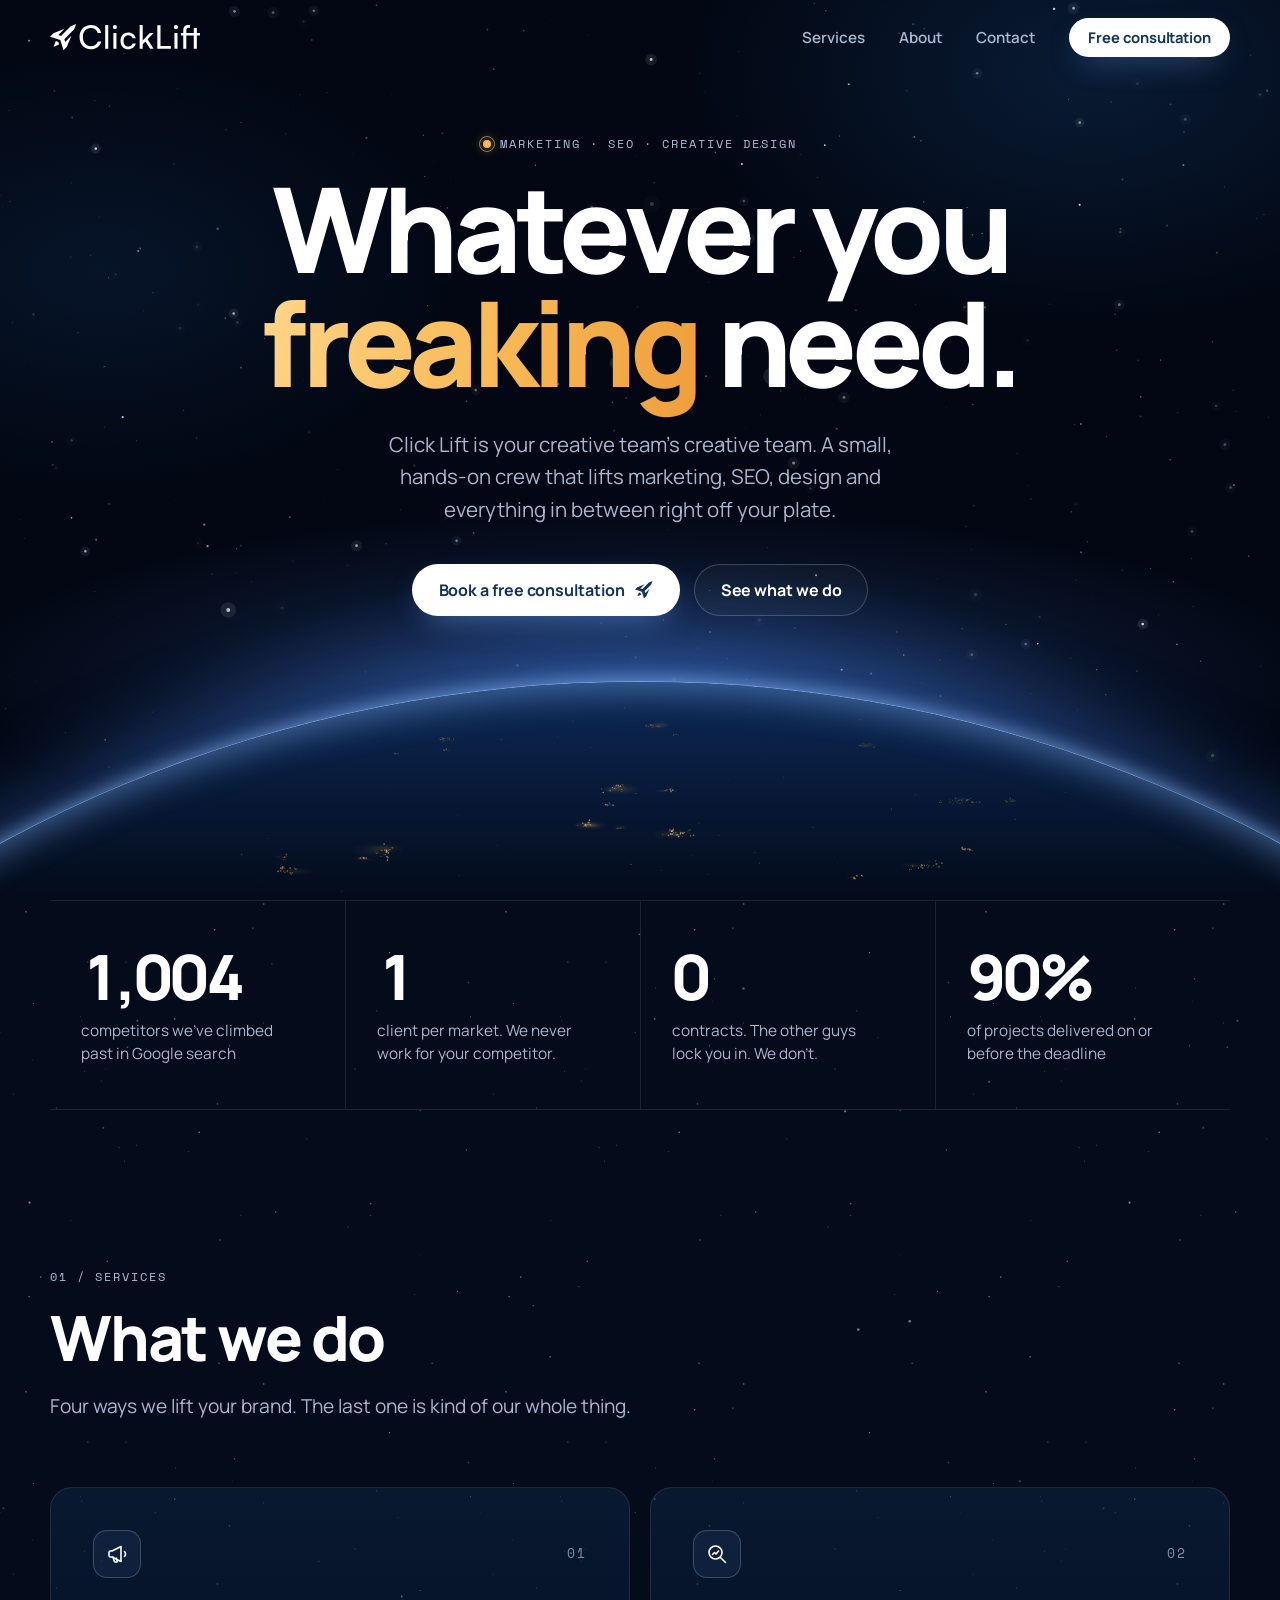
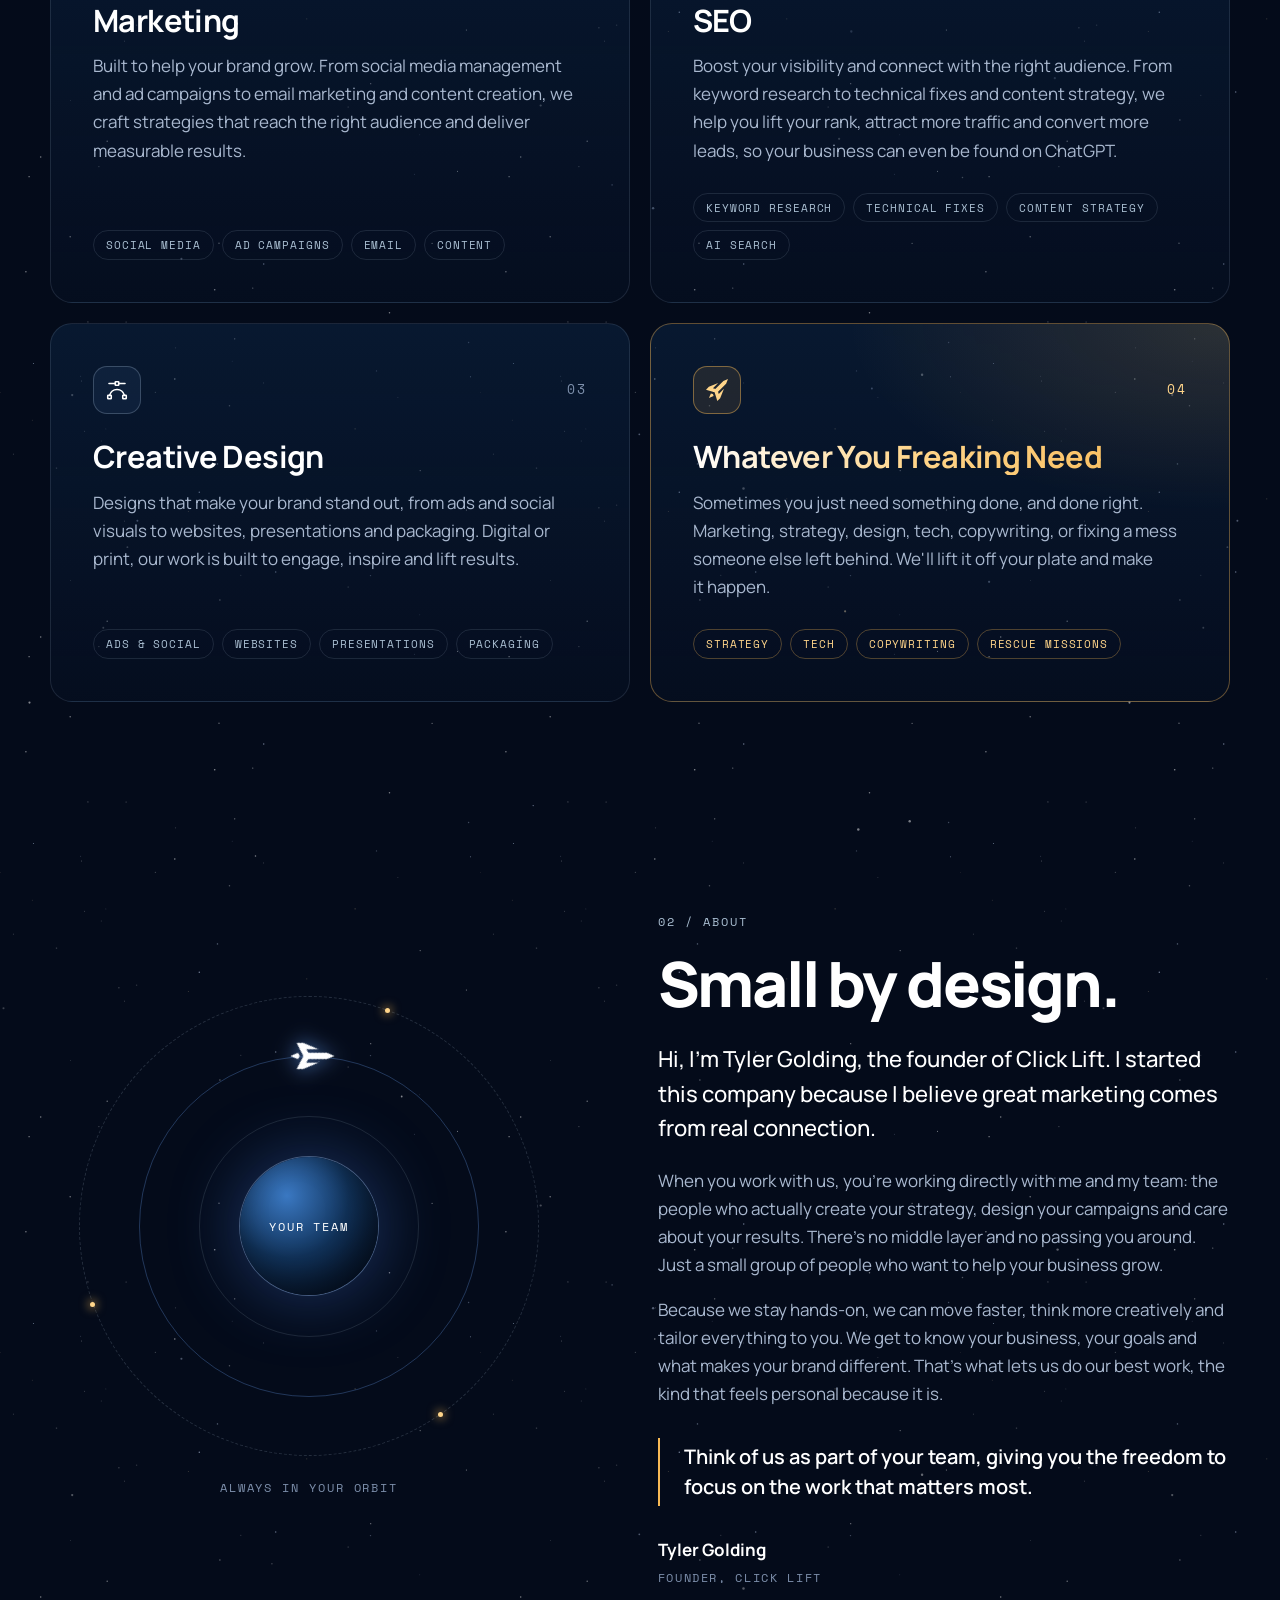
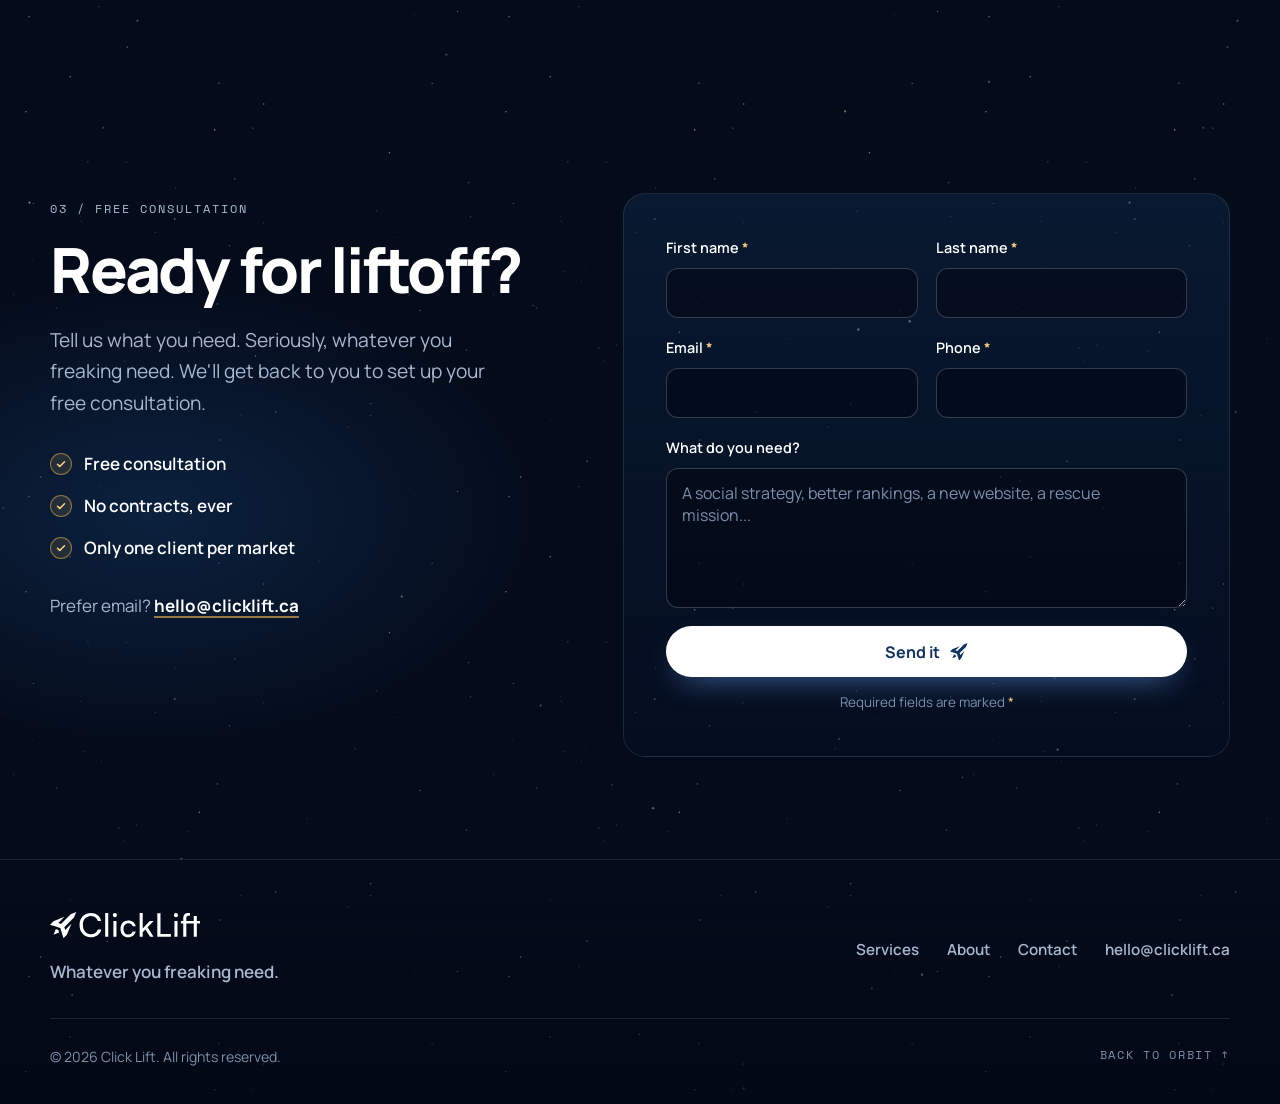
==== index.html @ d982936c "Launch the new Click Lift website One-page static site built around the new slogan "Whatever you fre" ====
<!doctype html>
<html lang="en">
<head>
  <meta charset="utf-8">
  <meta name="viewport" content="width=device-width, initial-scale=1">
  <title>Click Lift | Whatever you freaking need</title>
  <meta name="description" content="Click Lift is a small, hands-on marketing team. Marketing, SEO, creative design, and whatever you freaking need. Book a free consultation.">
  <link rel="canonical" href="https://clicklift.ca/">
  <meta name="theme-color" content="#040b1a">
  <meta name="color-scheme" content="dark">

  <meta property="og:type" content="website">
  <meta property="og:site_name" content="Click Lift">
  <meta property="og:title" content="Click Lift | Whatever you freaking need">
  <meta property="og:description" content="Marketing, SEO, creative design, and whatever you freaking need. Small by design, hands-on by default.">
  <meta property="og:url" content="https://clicklift.ca/">
  <meta property="og:image" content="https://clicklift.ca/assets/og-image.png">
  <meta property="og:image:width" content="1200">
  <meta property="og:image:height" content="630">
  <meta property="og:image:alt" content="Click Lift logo over a starry sky and planet horizon, with the slogan Whatever you freaking need.">
  <meta name="twitter:card" content="summary_large_image">

  <link rel="icon" href="favicon.ico" sizes="32x32">
  <link rel="icon" href="assets/favicon.svg" type="image/svg+xml">
  <link rel="apple-touch-icon" href="assets/apple-touch-icon.png">

  <link rel="preconnect" href="https://fonts.googleapis.com">
  <link rel="preconnect" href="https://fonts.gstatic.com" crossorigin>
  <link rel="stylesheet" href="https://fonts.googleapis.com/css2?family=Manrope:wght@400;500;600;700;800&family=Space+Mono:wght@400;700&display=swap">
  <link rel="stylesheet" href="css/styles.css">

  <script>document.documentElement.classList.add('js');</script>
  <script src="js/main.js" defer></script>

  <script type="application/ld+json">
  {
    "@context": "https://schema.org",
    "@type": "ProfessionalService",
    "name": "Click Lift",
    "url": "https://clicklift.ca/",
    "email": "hello@clicklift.ca",
    "slogan": "Whatever you freaking need.",
    "description": "A small, hands-on marketing team offering marketing, SEO, creative design, and whatever you freaking need.",
    "founder": { "@type": "Person", "name": "Tyler Golding" },
    "knowsAbout": ["Marketing", "Search engine optimization", "Creative design", "Social media marketing", "Email marketing", "Copywriting"]
  }
  </script>
</head>
<body>
  <a class="skip-link" href="#main">Skip to content</a>

  <!-- Brand artwork, traced from the Click Lift source file. Reused below with <use>. -->
  <svg class="sprite" aria-hidden="true" focusable="false">
    <symbol id="logo-full" viewBox="0 0 324.17 56.62">
      <path d="M25.74 45.85 L46.23 25.35 L36.43 49.25 L29.07 56.62ZM10.77 30.88 L0 27.55 L7.37 20.18 L31.27 10.39ZM56.62 0 L51.72 11.95 L23.87 39.8 L22.2 34.41 L16.82 32.75 L44.67 4.89ZM17.95 38.67 L19.61 44.06 L7.62 49 L12.56 37.01ZM25.74 45.84 L22.2 34.41 L10.77 30.88 L17.89 23.77 L29.32 27.3 L32.85 38.73Z"/>
      <path d="M63.79 28.34C63.79 12.63 73.73 1.99 88.31 1.99C99.8 1.99 108.6 8.83 110.51 19.25L103.11 19.25C101.21 12.63 95.5 8.62 88.1 8.62C77.82 8.62 71.05 16.37 71.05 28.27C71.05 40.18 77.82 47.93 88.1 47.93C95.57 47.93 101.49 43.91 103.39 37.64L110.71 37.64C108.53 47.79 99.44 54.55 87.96 54.55C73.45 54.55 63.79 44.13 63.79 28.34M119.24 1.92L125.86 1.92L125.86 53.78L119.24 53.78ZM119.24 1.92M136.99 19.32L143.61 19.32L143.61 53.78L136.99 53.78ZM135.86 6.79C135.86 4.32 137.84 2.41 140.23 2.41C142.62 2.41 144.6 4.32 144.6 6.79C144.6 9.18 142.62 11.15 140.23 11.15C137.84 11.15 135.86 9.18 135.86 6.79M169.25 18.34C177.92 18.34 183.98 23.27 185.18 30.95L178.55 30.95C177.43 26.58 173.91 24.26 169.47 24.26C163.2 24.26 158.9 29.05 158.9 36.52C158.9 43.91 162.91 48.7 169.19 48.7C173.91 48.7 177.43 46.24 178.62 42.15L185.25 42.15C183.91 49.62 177.5 54.62 169.19 54.62C159.04 54.62 152.35 47.44 152.35 36.59C152.35 25.81 159.18 18.34 169.25 18.34M193.77 53.78L193.77 1.92L200.39 1.92L200.39 35.53L215.68 19.32L224 19.32L210.82 33.06L223.93 53.78L216.32 53.78L206.24 37.85L200.39 43.98L200.39 53.78ZM193.77 53.78M238.86 47.37L261.26 47.37L261.26 53.78L231.95 53.78L231.95 2.84L238.86 2.84ZM238.86 47.37M269.01 19.32L275.63 19.32L275.63 53.78L269.01 53.78ZM267.88 6.79C267.88 4.32 269.85 2.41 272.25 2.41C274.64 2.41 276.62 4.32 276.62 6.79C276.62 9.18 274.64 11.15 272.25 11.15C269.85 11.15 267.88 9.18 267.88 6.79M288.03 19.32L288.03 13.83C288.03 5.38 292.61 1.92 298.6 1.92C299.87 1.92 301.42 1.99 302.68 2.21L302.68 7.91L299.73 7.91C295.71 7.91 294.65 10.1 294.65 13.83L294.65 19.32L310.79 19.32L310.79 8.55L317.41 8.55L317.41 19.32L324.17 19.32L324.17 24.89L317.41 24.89L317.41 53.78L310.79 53.78L310.79 24.89L294.65 24.89L294.65 53.78L288.03 53.78L288.03 24.89L282.96 24.89L282.96 19.32ZM288.03 19.32"/>
    </symbol>
    <symbol id="logo-mark" viewBox="0 0 203.33 203.33">
      <path d="M92.42 164.64 L166.01 91.05 L130.84 176.87 L104.38 203.33ZM38.69 110.91 L0 98.95 L26.46 72.48 L112.28 37.32ZM203.33 0 L185.74 42.91 L85.71 142.94 L79.74 123.59 L60.39 117.61 L160.42 17.59ZM64.44 138.89 L70.41 158.22 L27.37 175.95 L45.1 132.91ZM92.42 164.64 L79.74 123.59 L38.69 110.91 L64.24 85.36 L105.29 98.04 L117.97 139.09Z"/>
    </symbol>
  </svg>

  <header class="site-header" data-header>
    <div class="container header-inner">
      <a class="brand" href="#top" aria-label="Click Lift, back to top">
        <svg class="brand-logo" aria-hidden="true" focusable="false"><use href="#logo-full"/></svg>
      </a>
      <nav class="nav" aria-label="Main">
        <button class="nav-toggle" type="button" aria-expanded="false" aria-controls="nav-menu" data-nav-toggle>
          <span class="sr-only">Menu</span>
          <span class="nav-toggle-bar" aria-hidden="true"></span>
        </button>
        <ul class="nav-menu" id="nav-menu" data-nav-menu>
          <li><a href="#services">Services</a></li>
          <li><a href="#about">About</a></li>
          <li><a href="#contact">Contact</a></li>
          <li class="nav-cta"><a class="btn btn-primary btn-small" href="#contact">Free consultation</a></li>
        </ul>
      </nav>
    </div>
  </header>

  <main id="main">
    <!-- Hero -->
    <section class="hero" id="top" aria-labelledby="hero-title">
      <canvas class="starfield" aria-hidden="true" data-starfield></canvas>
      <div class="hero-haze" aria-hidden="true"></div>

      <div class="container hero-content">
        <p class="eyebrow hero-eyebrow"><span class="status-dot" aria-hidden="true"></span>Marketing · SEO · Creative design</p>
        <h1 class="hero-title" id="hero-title">Whatever you <span class="accent">freaking</span> need.</h1>
        <p class="hero-sub">Click Lift is your creative team's creative team. A small, hands-on crew that lifts marketing, SEO, design and everything in between right off your plate.</p>
        <div class="hero-actions">
          <a class="btn btn-primary" href="#contact">
            Book a free consultation
            <svg class="btn-rocket" aria-hidden="true" focusable="false"><use href="#logo-mark"/></svg>
          </a>
          <a class="btn btn-ghost" href="#services">See what we do</a>
        </div>
      </div>

      <div class="planet" aria-hidden="true">
        <div class="planet-lights"></div>
      </div>
    </section>

    <!-- Stats -->
    <section class="stats" aria-label="Click Lift by the numbers">
      <div class="container">
        <ul class="stats-grid">
          <li class="stat reveal">
            <span class="stat-num" data-count="1093" aria-hidden="true">1,093</span>
            <span class="sr-only">1,093</span>
            <span class="stat-label">competitors we've climbed past in Google search</span>
          </li>
          <li class="stat reveal" style="--delay: .08s">
            <span class="stat-num" data-count="1" aria-hidden="true">1</span>
            <span class="sr-only">1</span>
            <span class="stat-label">client per market. We never work for your competitor.</span>
          </li>
          <li class="stat reveal" style="--delay: .16s">
            <span class="stat-num" data-count="0" aria-hidden="true">0</span>
            <span class="sr-only">0</span>
            <span class="stat-label">contracts. The other guys lock you in. We don't.</span>
          </li>
          <li class="stat reveal" style="--delay: .24s">
            <span class="stat-num" data-count="98" data-suffix="%" aria-hidden="true">98%</span>
            <span class="sr-only">98%</span>
            <span class="stat-label">of projects delivered on or before the deadline</span>
          </li>
        </ul>
      </div>
    </section>

    <!-- Services -->
    <section class="section services" id="services" aria-labelledby="services-title">
      <div class="container">
        <header class="section-head reveal">
          <p class="eyebrow">01 / Services</p>
          <h2 id="services-title">What we do</h2>
          <p class="section-intro">Four ways we lift your brand. The last one is kind of our whole thing.</p>
        </header>

        <div class="services-grid">
          <article class="card service reveal">
            <div class="service-top">
              <span class="service-icon" aria-hidden="true">
                <svg viewBox="0 0 24 24" fill="none" stroke="currentColor" stroke-width="1.6" stroke-linecap="round" stroke-linejoin="round"><path d="M4 10.5v3A1.5 1.5 0 0 0 5.5 15H7l9 4.5v-15L7 9H5.5A1.5 1.5 0 0 0 4 10.5Z"/><path d="m8 15 1.3 4.3a1 1 0 0 0 1 .7h1.2a.8.8 0 0 0 .8-1L11.2 16"/><path d="M19.5 9.5a3.5 3.5 0 0 1 0 5"/></svg>
              </span>
              <span class="card-num">01</span>
            </div>
            <h3>Marketing</h3>
            <p>Built to help your brand grow. From social media management and ad campaigns to email marketing and content creation, we craft strategies that reach the right audience and deliver measurable results.</p>
            <ul class="tags" aria-label="Marketing includes">
              <li>Social media</li><li>Ad campaigns</li><li>Email</li><li>Content</li>
            </ul>
          </article>

          <article class="card service reveal" style="--delay: .08s">
            <div class="service-top">
              <span class="service-icon" aria-hidden="true">
                <svg viewBox="0 0 24 24" fill="none" stroke="currentColor" stroke-width="1.6" stroke-linecap="round" stroke-linejoin="round"><circle cx="10.5" cy="10.5" r="6.5"/><path d="m15.5 15.5 5 5"/><path d="m7.5 12.5 2-2 1.5 1.5 2.5-3"/></svg>
              </span>
              <span class="card-num">02</span>
            </div>
            <h3>SEO</h3>
            <p>Boost your visibility and connect with the right audience. From keyword research to technical fixes and content strategy, we help you lift your rank, attract more traffic and convert more leads, so your business can even be found on ChatGPT.</p>
            <ul class="tags" aria-label="SEO includes">
              <li>Keyword research</li><li>Technical fixes</li><li>Content strategy</li><li>AI search</li>
            </ul>
          </article>

          <article class="card service reveal">
            <div class="service-top">
              <span class="service-icon" aria-hidden="true">
                <svg viewBox="0 0 24 24" fill="none" stroke="currentColor" stroke-width="1.6" stroke-linecap="round" stroke-linejoin="round"><path d="M4.5 17.5C7 9.5 17 9.5 19.5 17.5"/><rect x="2.75" y="17.25" width="3.5" height="3.5" rx=".6"/><rect x="17.75" y="17.25" width="3.5" height="3.5" rx=".6"/><rect x="10.25" y="3.75" width="3.5" height="3.5" rx=".6"/><path d="M4 5.5h6.25M13.75 5.5H20"/></svg>
              </span>
              <span class="card-num">03</span>
            </div>
            <h3>Creative Design</h3>
            <p>Designs that make your brand stand out, from ads and social visuals to websites, presentations and packaging. Digital or print, our work is built to engage, inspire and lift results.</p>
            <ul class="tags" aria-label="Creative design includes">
              <li>Ads &amp; social</li><li>Websites</li><li>Presentations</li><li>Packaging</li>
            </ul>
          </article>

          <article class="card service service-feature reveal" style="--delay: .08s">
            <div class="service-top">
              <span class="service-icon" aria-hidden="true">
                <svg class="service-icon-mark" focusable="false"><use href="#logo-mark"/></svg>
              </span>
              <span class="card-num">04</span>
            </div>
            <h3>Whatever You Freaking Need</h3>
            <p>Sometimes you just need something done, and done right. Marketing, strategy, design, tech, copywriting, or fixing a mess someone else left behind. We'll lift it off your plate and make it happen.</p>
            <ul class="tags" aria-label="Also includes">
              <li>Strategy</li><li>Tech</li><li>Copywriting</li><li>Rescue missions</li>
            </ul>
          </article>
        </div>
      </div>
    </section>

    <!-- About -->
    <section class="section about" id="about" aria-labelledby="about-title">
      <div class="container about-grid">
        <figure class="orbit-figure reveal">
          <div class="orbit" aria-hidden="true">
            <span class="orbit-ring orbit-ring--outer"></span>
            <span class="orbit-ring orbit-ring--mid"></span>
            <span class="orbit-ring orbit-ring--inner"></span>
            <span class="orbit-star" style="--x: 67.1%; --y: 3.0%"></span>
            <span class="orbit-star" style="--x: 78.7%; --y: 91.0%"></span>
            <span class="orbit-star" style="--x: 3.0%; --y: 67.1%"></span>
            <span class="orbit-core"><span>Your team</span></span>
            <span class="orbit-path">
              <svg class="orbit-rocket" focusable="false"><use href="#logo-mark"/></svg>
            </span>
          </div>
          <figcaption class="orbit-caption">Always in your orbit</figcaption>
        </figure>

        <div class="about-copy reveal" style="--delay: .1s">
          <p class="eyebrow">02 / About</p>
          <h2 id="about-title">Small by design.</h2>
          <p class="lead">Hi, I'm Tyler Golding, the founder of Click Lift. I started this company because I believe great marketing comes from real connection.</p>
          <p>When you work with us, you're working directly with me and my team: the people who actually create your strategy, design your campaigns and care about your results. There's no middle layer and no passing you around. Just a small group of people who want to help your business grow.</p>
          <p>Because we stay hands-on, we can move faster, think more creatively and tailor everything to you. We get to know your business, your goals and what makes your brand different. That's what lets us do our best work, the kind that feels personal because it is.</p>
          <blockquote class="pull">
            <p>Think of us as part of your team, giving you the freedom to focus on the work that matters most.</p>
          </blockquote>
          <p class="signature">Tyler Golding <span>Founder, Click Lift</span></p>
        </div>
      </div>
    </section>

    <!-- Contact -->
    <section class="section contact" id="contact" aria-labelledby="contact-title">
      <div class="container contact-grid">
        <div class="contact-copy reveal">
          <p class="eyebrow">03 / Free consultation</p>
          <h2 id="contact-title">Ready for liftoff?</h2>
          <p class="contact-intro">Tell us what you need. Seriously, whatever you freaking need. We'll get back to you to set up your free consultation.</p>
          <ul class="checklist">
            <li>Free consultation</li>
            <li>No contracts, ever</li>
            <li>Only one client per market</li>
          </ul>
          <p class="contact-email">Prefer email? <a href="mailto:hello@clicklift.ca">hello@clicklift.ca</a></p>
        </div>

        <div class="card form-card reveal" style="--delay: .1s">
          <!-- Submissions are emailed to the address in the action URL by FormSubmit (https://formsubmit.co). See README.md. -->
          <form class="contact-form" action="https://formsubmit.co/hello@clicklift.ca" method="POST" novalidate data-contact-form>
            <input type="hidden" name="_subject" value="New inquiry from the Click Lift website">
            <input type="hidden" name="_template" value="table">
            <div class="hp" aria-hidden="true">
              <label>Leave this field empty <input type="text" name="_honey" tabindex="-1" autocomplete="off"></label>
            </div>

            <div class="field-row">
              <div class="field">
                <label for="first-name">First name <span class="req" aria-hidden="true">*</span></label>
                <input id="first-name" name="first_name" type="text" autocomplete="given-name" required>
                <p class="field-error" id="first-name-error" hidden>Please enter your first name.</p>
              </div>
              <div class="field">
                <label for="last-name">Last name <span class="req" aria-hidden="true">*</span></label>
                <input id="last-name" name="last_name" type="text" autocomplete="family-name" required>
                <p class="field-error" id="last-name-error" hidden>Please enter your last name.</p>
              </div>
            </div>

            <div class="field-row">
              <div class="field">
                <label for="email">Email <span class="req" aria-hidden="true">*</span></label>
                <input id="email" name="email" type="email" autocomplete="email" inputmode="email" required>
                <p class="field-error" id="email-error" hidden>Please enter a valid email address.</p>
              </div>
              <div class="field">
                <label for="phone">Phone <span class="req" aria-hidden="true">*</span></label>
                <input id="phone" name="phone" type="tel" autocomplete="tel" inputmode="tel" required pattern="[0-9+\(\)\-.\s]{7,}">
                <p class="field-error" id="phone-error" hidden>Please enter a phone number we can reach you at.</p>
              </div>
            </div>

            <div class="field">
              <label for="message">What do you need?</label>
              <textarea id="message" name="message" rows="5" placeholder="A social strategy, better rankings, a new website, a rescue mission..."></textarea>
            </div>

            <button class="btn btn-primary btn-block" type="submit" data-submit>
              <span data-submit-label>Send it</span>
              <svg class="btn-rocket" aria-hidden="true" focusable="false"><use href="#logo-mark"/></svg>
            </button>
            <p class="form-note">Required fields are marked <span class="req">*</span></p>
            <p class="form-status" role="status" aria-live="polite" data-form-status></p>
          </form>

          <div class="form-success" hidden tabindex="-1" data-form-success>
            <svg class="form-success-rocket" aria-hidden="true" focusable="false"><use href="#logo-mark"/></svg>
            <h3>Message received.</h3>
            <p data-success-text>Thanks for reaching out. We'll be in touch soon.</p>
            <button class="btn btn-ghost btn-small" type="button" data-form-reset>Send another message</button>
          </div>
        </div>
      </div>
    </section>
  </main>

  <footer class="site-footer">
    <div class="container footer-inner">
      <div class="footer-brand">
        <a class="brand" href="#top" aria-label="Click Lift, back to top">
          <svg class="brand-logo" aria-hidden="true" focusable="false"><use href="#logo-full"/></svg>
        </a>
        <p class="footer-tag">Whatever you freaking need.</p>
      </div>
      <nav class="footer-nav" aria-label="Footer">
        <ul>
          <li><a href="#services">Services</a></li>
          <li><a href="#about">About</a></li>
          <li><a href="#contact">Contact</a></li>
          <li><a href="mailto:hello@clicklift.ca">hello@clicklift.ca</a></li>
        </ul>
      </nav>
      <div class="footer-bottom">
        <p>&copy; <span data-year>2026</span> Click Lift. All rights reserved.</p>
        <a class="to-top" href="#top">Back to orbit <span aria-hidden="true">&uarr;</span></a>
      </div>
    </div>
  </footer>
</body>
</html>
---- css/styles.css ----
/* ==========================================================================
   Click Lift | Whatever you freaking need
   Brand: navy #11335b + white, with deep-space navy, atmosphere blue and
   city-light gold pulled from the Click Lift brand imagery.
   ========================================================================== */

:root {
  /* Brand */
  --navy: #11335b;          /* primary brand navy (from the logo source file) */
  --navy-bright: #1d4f8a;

  /* Space */
  --space-990: #020713;
  --space-950: #040b1a;     /* page background */
  --space-900: #05132d;     /* brand board dark navy */
  --space-850: #0a1c3a;

  /* Light */
  --glow: #6fa8ff;          /* atmosphere blue */
  --glow-soft: #aabfd2;
  --gold: #f7b955;          /* city-light gold (accent, use sparingly) */
  --gold-soft: #ffd58a;

  /* Text + lines */
  --text: #ffffff;
  --text-muted: #a9b8cf;
  --text-dim: #7d8fab;
  --line: rgba(170, 191, 210, 0.14);
  --line-strong: rgba(170, 191, 210, 0.28);

  /* Type */
  --font-sans: "Manrope", ui-sans-serif, system-ui, -apple-system, "Segoe UI", Roboto, "Helvetica Neue", Arial, sans-serif;
  --font-mono: "Space Mono", ui-monospace, SFMono-Regular, Menlo, Consolas, monospace;

  /* Layout */
  --container: 1180px;
  --gutter: clamp(20px, 5vw, 40px);
  --header-h: 76px;
  --radius: 22px;
  --ease: cubic-bezier(0.2, 0.7, 0.2, 1);
}

/* ---------- Base ---------- */

*,
*::before,
*::after { box-sizing: border-box; }

html {
  -webkit-text-size-adjust: 100%;
  text-size-adjust: 100%;
  scroll-behavior: smooth;
  scroll-padding-top: calc(var(--header-h) + 12px);
}

body {
  margin: 0;
  min-height: 100vh;
  color: var(--text);
  font-family: var(--font-sans);
  font-size: 1.0625rem;
  line-height: 1.65;
  -webkit-font-smoothing: antialiased;
  -moz-osx-font-smoothing: grayscale;
  background:
    url("../assets/stars-lg.svg") 0 0 / 1100px 1100px repeat,
    url("../assets/stars-sm.svg") 0 0 / 480px 480px repeat,
    var(--space-950);
  overflow-x: clip;
}

img,
svg { display: block; max-width: 100%; }

[hidden] { display: none !important; }

a { color: inherit; }

h1, h2, h3 {
  margin: 0;
  color: var(--text);
  font-weight: 800;
  letter-spacing: -0.035em;
  line-height: 1.05;
  text-wrap: balance;
}

h2 { font-size: clamp(2.3rem, 5.2vw, 3.9rem); }

h3 {
  font-size: 1.5rem;
  font-weight: 700;
  letter-spacing: -0.02em;
  line-height: 1.2;
}

p {
  margin: 0 0 1em;
  color: var(--text-muted);
  text-wrap: pretty;
}

::selection { background: rgba(247, 185, 85, 0.35); color: #fff; }

:focus-visible {
  outline: 2px solid var(--gold-soft);
  outline-offset: 3px;
  border-radius: 6px;
}

.container {
  width: 100%;
  max-width: calc(var(--container) + var(--gutter) * 2);
  margin-inline: auto;
  padding-inline: var(--gutter);
}

.sr-only {
  position: absolute !important;
  width: 1px;
  height: 1px;
  padding: 0;
  margin: -1px;
  overflow: hidden;
  clip: rect(0 0 0 0);
  white-space: nowrap;
  border: 0;
}

.sprite { position: absolute; width: 0; height: 0; overflow: hidden; }

.skip-link {
  position: absolute;
  top: 12px;
  left: 12px;
  z-index: 100;
  padding: 10px 16px;
  border-radius: 999px;
  background: #fff;
  color: var(--navy);
  font-weight: 700;
  text-decoration: none;
  transform: translateY(-160%);
  transition: transform 0.2s var(--ease);
}
.skip-link:focus { transform: none; }

.eyebrow {
  display: inline-flex;
  align-items: center;
  gap: 0.7em;
  margin: 0 0 1.25rem;
  font-family: var(--font-mono);
  font-size: 0.78rem;
  font-weight: 400;
  letter-spacing: 0.16em;
  line-height: 1.4;
  text-transform: uppercase;
  color: var(--glow-soft);
}

/* ---------- Buttons ---------- */

.btn {
  display: inline-flex;
  align-items: center;
  gap: 0.65em;
  padding: 16px 26px;
  border: 1px solid transparent;
  border-radius: 999px;
  font: 700 1rem/1 var(--font-sans);
  letter-spacing: -0.005em;
  text-decoration: none;
  white-space: nowrap;
  cursor: pointer;
  transition:
    transform 0.3s var(--ease),
    box-shadow 0.3s var(--ease),
    background-color 0.25s ease,
    border-color 0.25s ease,
    color 0.25s ease;
}
.btn:hover { transform: translateY(-2px); }
.btn:active { transform: translateY(0); }
.btn:focus-visible { border-radius: 999px; }

.btn-primary {
  background: #fff;
  color: var(--navy);
  box-shadow: 0 12px 32px -14px rgba(111, 168, 255, 0.7);
}
.btn-primary:hover {
  box-shadow:
    0 18px 42px -14px rgba(111, 168, 255, 0.85),
    0 0 0 5px rgba(111, 168, 255, 0.14);
}

.btn-ghost {
  color: #fff;
  background: rgba(255, 255, 255, 0.03);
  border-color: var(--line-strong);
}
.btn-ghost:hover {
  background: rgba(255, 255, 255, 0.07);
  border-color: rgba(255, 255, 255, 0.5);
}

.btn-small { padding: 11px 18px; font-size: 0.92rem; }
.btn-block { width: 100%; justify-content: center; }

.btn-rocket {
  width: 1.1em;
  height: 1.1em;
  fill: currentColor;
  flex: none;
  transition: transform 0.4s var(--ease);
}
.btn:hover .btn-rocket { transform: translate(3px, -3px); }

.btn[disabled],
.btn[aria-busy="true"] { cursor: progress; opacity: 0.85; transform: none; }
.btn[aria-busy="true"] .btn-rocket { animation: rocket-shake 0.5s linear infinite; }

@keyframes rocket-shake {
  0%, 100% { transform: translate(0, 0); }
  25% { transform: translate(1px, -1px); }
  75% { transform: translate(-1px, 1px); }
}

/* ---------- Header ---------- */

.site-header {
  position: fixed;
  inset: 0 0 auto;
  z-index: 50;
  height: var(--header-h);
  display: flex;
  align-items: center;
  border-bottom: 1px solid transparent;
  transition: background-color 0.3s ease, border-color 0.3s ease;
}
.site-header.menu-open { background: var(--space-950); border-bottom-color: var(--line); }
.site-header.is-scrolled {
  background: rgba(4, 11, 26, 0.78);
  -webkit-backdrop-filter: blur(14px) saturate(140%);
  backdrop-filter: blur(14px) saturate(140%);
  border-bottom-color: var(--line);
}

.header-inner {
  display: flex;
  align-items: center;
  justify-content: space-between;
  gap: 24px;
}

.brand {
  display: inline-flex;
  color: #fff;
  text-decoration: none;
  border-radius: 6px;
}
.brand-logo {
  width: 150px;
  height: 26.2px; /* logo ratio 324.17 : 56.62 */
  fill: currentColor;
}

.nav-menu {
  display: flex;
  align-items: center;
  gap: 34px;
  margin: 0;
  padding: 0;
  list-style: none;
}
.nav-menu a:not(.btn) {
  color: var(--text-muted);
  font-size: 0.95rem;
  font-weight: 600;
  text-decoration: none;
  transition: color 0.2s ease;
}
.nav-menu a:not(.btn):hover { color: #fff; }

.nav-toggle {
  display: none;
  position: relative;
  width: 44px;
  height: 44px;
  margin-right: -10px;
  padding: 0;
  border: 0;
  border-radius: 10px;
  background: transparent;
  color: #fff;
  cursor: pointer;
}
.nav-toggle-bar,
.nav-toggle-bar::before,
.nav-toggle-bar::after {
  position: absolute;
  left: 11px;
  width: 22px;
  height: 2px;
  border-radius: 2px;
  background: currentColor;
  transition: transform 0.3s var(--ease), opacity 0.2s ease, top 0.3s var(--ease);
}
.nav-toggle-bar { top: 21px; }
.nav-toggle-bar::before,
.nav-toggle-bar::after { content: ""; left: 0; }
.nav-toggle-bar::before { top: -7px; }
.nav-toggle-bar::after { top: 7px; }
.nav-toggle[aria-expanded="true"] .nav-toggle-bar { background: transparent; }
.nav-toggle[aria-expanded="true"] .nav-toggle-bar::before { top: 0; transform: rotate(45deg); background: #fff; }
.nav-toggle[aria-expanded="true"] .nav-toggle-bar::after { top: 0; transform: rotate(-45deg); background: #fff; }

@media (max-width: 760px) {
  :root { --header-h: 66px; }

  .brand-logo { width: 132px; height: 23.1px; }

  .nav-toggle { display: inline-flex; }

  .nav-menu {
    position: fixed;
    top: var(--header-h);
    left: 0;
    right: 0;
    flex-direction: column;
    align-items: stretch;
    gap: 0;
    padding: 8px var(--gutter) 28px;
    background: var(--space-950);
    border-bottom: 1px solid var(--line);
    box-shadow: 0 30px 60px -20px rgba(0, 0, 0, 0.8);
    opacity: 0;
    visibility: hidden;
    transform: translateY(-10px);
    transition: opacity 0.25s ease, transform 0.3s var(--ease), visibility 0s linear 0.3s;
  }
  .nav-menu.is-open {
    opacity: 1;
    visibility: visible;
    transform: none;
    transition: opacity 0.25s ease, transform 0.3s var(--ease), visibility 0s;
  }
  .nav-menu a:not(.btn) {
    display: block;
    padding: 16px 0;
    border-bottom: 1px solid var(--line);
    color: #fff;
    font-size: 1.15rem;
  }
  .nav-cta { margin-top: 20px; }
  .nav-cta .btn { width: 100%; justify-content: center; padding: 16px 22px; font-size: 1rem; }
}

/* ---------- Hero ---------- */

.hero {
  --planet-h: clamp(120px, 17vw, 250px);
  --planet-d: max(2600px, 210vw);

  position: relative;
  isolation: isolate;
  overflow: hidden;
  display: grid;
  align-items: center;
  min-height: 100vh;
  min-height: 100svh;
  padding: calc(var(--header-h) + 48px) 0 calc(var(--planet-h) + 56px);
  background:
    radial-gradient(70% 55% at 50% 100%, rgba(29, 79, 138, 0.5), transparent 70%),
    radial-gradient(45% 40% at 85% 8%, rgba(17, 51, 91, 0.45), transparent 70%),
    radial-gradient(40% 35% at 8% 30%, rgba(17, 51, 91, 0.3), transparent 70%),
    var(--space-990);
}

.starfield {
  position: absolute;
  inset: 0;
  z-index: -2;
  width: 100%;
  height: 100%;
}

.hero-haze {
  position: absolute;
  left: 50%;
  bottom: calc(var(--planet-h) - 240px);
  z-index: -1;
  width: 150vw;
  height: 480px;
  transform: translateX(-50%);
  background: radial-gradient(50% 50% at 50% 50%, rgba(80, 140, 255, 0.32), rgba(80, 140, 255, 0.08) 50%, transparent 72%);
  pointer-events: none;
}

.hero-content {
  position: relative;
  z-index: 1;
  display: flex;
  flex-direction: column;
  align-items: center;
  text-align: center;
}

.status-dot {
  position: relative;
  width: 8px;
  height: 8px;
  border-radius: 50%;
  background: var(--gold);
  box-shadow: 0 0 12px rgba(247, 185, 85, 0.8);
}
.status-dot::after {
  content: "";
  position: absolute;
  inset: -4px;
  border-radius: 50%;
  border: 1px solid rgba(247, 185, 85, 0.6);
  animation: ping 2.6s var(--ease) infinite;
}
@keyframes ping {
  0% { transform: scale(0.6); opacity: 1; }
  80%, 100% { transform: scale(2.2); opacity: 0; }
}

.hero-title {
  max-width: 12ch;
  margin-bottom: 28px;
  font-size: clamp(3.1rem, 9.4vw, 7.4rem);
  line-height: 0.96;
  letter-spacing: -0.048em;
}
.hero-title .accent,
.gold-text {
  background: linear-gradient(100deg, var(--gold-soft) 0%, var(--gold) 55%, #ef9d3c 100%);
  -webkit-background-clip: text;
  background-clip: text;
  color: transparent;
  /* keep descenders from clipping with background-clip */
  padding-bottom: 0.06em;
}

.hero-sub {
  max-width: 44ch;
  margin-bottom: 38px;
  font-size: clamp(1.08rem, 1.7vw, 1.28rem);
  line-height: 1.6;
}

.hero-actions {
  display: flex;
  flex-wrap: wrap;
  justify-content: center;
  gap: 14px;
}

/* Planet horizon (a nod to the Earth-from-orbit brand imagery) */
.planet {
  position: absolute;
  top: calc(100% - var(--planet-h));
  left: 50%;
  z-index: 0;
  width: var(--planet-d);
  height: var(--planet-d);
  margin-left: calc(var(--planet-d) / -2);
  border-radius: 50%;
  overflow: hidden;
  background: linear-gradient(180deg, #0d2a57 0, #081b3b calc(var(--planet-h) * 0.45), var(--space-950) var(--planet-h));
  box-shadow:
    0 0 0 1px rgba(170, 205, 255, 0.45),
    0 -4px 18px rgba(150, 195, 255, 0.55),
    0 -24px 80px 6px rgba(70, 130, 240, 0.35),
    inset 0 14px 34px -6px rgba(130, 185, 255, 0.45);
}

.planet-lights {
  position: absolute;
  top: 0;
  left: 50%;
  width: 100%;
  height: var(--planet-h);
  transform: translateX(-50%);
  background: url("../assets/city-lights.svg") center top / auto 100% no-repeat;
  opacity: 0.9;
}

/* Hero entrance */
.js .hero-content > * {
  opacity: 0;
  transform: translateY(18px);
  animation: rise 0.9s var(--ease) forwards;
}
.js .hero-content > :nth-child(2) { animation-delay: 0.08s; }
.js .hero-content > :nth-child(3) { animation-delay: 0.18s; }
.js .hero-content > :nth-child(4) { animation-delay: 0.28s; }
@keyframes rise { to { opacity: 1; transform: none; } }

@media (max-width: 520px) {
  .hero { --planet-h: 110px; }
  .hero-actions { flex-direction: column; align-items: stretch; width: 100%; max-width: 360px; }
  .hero-actions .btn { justify-content: center; }
}

/* ---------- Stats ---------- */

.stats { position: relative; padding-bottom: clamp(24px, 4vw, 48px); }

.stats-grid {
  display: grid;
  grid-template-columns: repeat(4, 1fr);
  margin: 0;
  padding: 0;
  list-style: none;
  border-top: 1px solid var(--line);
  border-bottom: 1px solid var(--line);
}

.stat {
  display: flex;
  flex-direction: column;
  gap: 12px;
  padding: clamp(28px, 3.5vw, 44px) clamp(18px, 2.4vw, 32px);
}
.stat + .stat { border-left: 1px solid var(--line); }

.stat-num {
  font-size: clamp(2.6rem, 5vw, 3.9rem);
  font-weight: 800;
  letter-spacing: -0.045em;
  line-height: 1;
  color: #fff;
  font-variant-numeric: tabular-nums;
}
.stat-label {
  max-width: 24ch;
  color: var(--text-muted);
  font-size: 0.96rem;
  line-height: 1.5;
}

@media (max-width: 860px) {
  .stats-grid { grid-template-columns: repeat(2, 1fr); }
  .stat:nth-child(3) { border-left: 0; }
  .stat:nth-child(n + 3) { border-top: 1px solid var(--line); }
}

/* ---------- Sections ---------- */

.section {
  position: relative;
  padding-block: clamp(64px, 8vw, 112px);
}

.section-head {
  max-width: 660px;
  margin-bottom: clamp(40px, 6vw, 64px);
}
.section-intro {
  margin: 20px 0 0;
  font-size: clamp(1.08rem, 1.5vw, 1.2rem);
}

.card {
  border: 1px solid var(--line);
  border-radius: var(--radius);
  background: linear-gradient(180deg, rgba(17, 51, 91, 0.34), rgba(10, 28, 58, 0.16));
}

/* ---------- Services ---------- */

.services-grid {
  display: grid;
  grid-template-columns: repeat(2, 1fr);
  gap: 20px;
}

.service {
  position: relative;
  display: flex;
  flex-direction: column;
  gap: 14px;
  padding: clamp(28px, 3.4vw, 42px);
  overflow: hidden;
  transition: transform 0.4s var(--ease), border-color 0.4s ease, box-shadow 0.4s ease;
}
.service:hover {
  transform: translateY(-4px);
  border-color: rgba(111, 168, 255, 0.38);
  box-shadow: 0 24px 60px -30px rgba(111, 168, 255, 0.45);
}
.service h3 { font-size: clamp(1.5rem, 2.4vw, 1.95rem); }
.service p { margin: 0; }

.service-top {
  display: flex;
  align-items: center;
  justify-content: space-between;
  margin-bottom: 10px;
}

.service-icon {
  display: grid;
  place-items: center;
  width: 48px;
  height: 48px;
  border-radius: 14px;
  border: 1px solid var(--line-strong);
  background: rgba(111, 168, 255, 0.07);
  color: #fff;
}
.service-icon svg { width: 24px; height: 24px; }
.service-icon .service-icon-mark { width: 22px; height: 22px; fill: currentColor; }

.card-num {
  font-family: var(--font-mono);
  font-size: 0.8rem;
  letter-spacing: 0.14em;
  color: var(--text-dim);
}

.tags {
  display: flex;
  flex-wrap: wrap;
  gap: 8px;
  margin: auto 0 0;
  padding: 14px 0 0;
  list-style: none;
}
.tags li {
  padding: 6px 12px;
  border: 1px solid var(--line);
  border-radius: 999px;
  color: var(--glow-soft);
  font-family: var(--font-mono);
  font-size: 0.7rem;
  letter-spacing: 0.08em;
  line-height: 1.4;
  text-transform: uppercase;
}

/* The fourth service is the slogan, so it gets the gold treatment */
.service-feature {
  border-color: rgba(247, 185, 85, 0.38);
  background:
    radial-gradient(120% 90% at 100% 0%, rgba(247, 185, 85, 0.15), transparent 55%),
    linear-gradient(180deg, rgba(17, 51, 91, 0.34), rgba(10, 28, 58, 0.16));
}
.service-feature:hover {
  border-color: rgba(247, 185, 85, 0.6);
  box-shadow: 0 24px 60px -30px rgba(247, 185, 85, 0.45);
}
.service-feature h3 {
  background: linear-gradient(100deg, #fff 0%, var(--gold-soft) 45%, var(--gold) 100%);
  -webkit-background-clip: text;
  background-clip: text;
  color: transparent;
}
.service-feature .service-icon {
  border-color: rgba(247, 185, 85, 0.45);
  background: rgba(247, 185, 85, 0.1);
  color: var(--gold-soft);
}
.service-feature .card-num { color: var(--gold-soft); }
.service-feature .tags li { color: var(--gold-soft); border-color: rgba(247, 185, 85, 0.3); }

@media (max-width: 820px) {
  .services-grid { grid-template-columns: 1fr; }
}

/* ---------- About ---------- */

.about-grid {
  display: grid;
  grid-template-columns: minmax(0, 0.95fr) minmax(0, 1.05fr);
  gap: clamp(48px, 7vw, 100px);
  align-items: center;
}

.orbit-figure { margin: 0; }

.orbit {
  position: relative;
  width: min(100%, 460px);
  aspect-ratio: 1;
  margin-inline: auto;
}

.orbit-ring {
  position: absolute;
  inset: var(--inset);
  border: 1px solid var(--line);
  border-radius: 50%;
}
.orbit-ring--outer { --inset: 0; border-style: dashed; border-color: rgba(170, 191, 210, 0.2); }
.orbit-ring--mid { --inset: 13%; border-color: rgba(111, 168, 255, 0.28); }
.orbit-ring--inner { --inset: 26%; }

/* Little gold "satellites" sitting on the outer ring (positions set inline) */
.orbit-star {
  position: absolute;
  left: var(--x);
  top: var(--y);
  width: 5px;
  height: 5px;
  margin: -2.5px 0 0 -2.5px;
  border-radius: 50%;
  background: var(--gold-soft);
  box-shadow: 0 0 10px 2px rgba(247, 185, 85, 0.55);
}

.orbit-core {
  position: absolute;
  inset: 35%;
  display: grid;
  place-items: center;
  border-radius: 50%;
  background: radial-gradient(circle at 34% 28%, #3a78c2 0%, var(--navy) 46%, #06142c 85%);
  box-shadow:
    0 0 0 1px rgba(170, 205, 255, 0.35),
    0 0 70px rgba(80, 140, 255, 0.35),
    inset -12px -16px 34px rgba(0, 0, 0, 0.45);
}
.orbit-core span {
  font-family: var(--font-mono);
  font-size: clamp(0.62rem, 1.4vw, 0.74rem);
  letter-spacing: 0.16em;
  text-transform: uppercase;
  color: #fff;
}

.orbit-path {
  position: absolute;
  inset: 13%;
  animation: orbit 18s linear infinite;
}
.orbit-rocket {
  position: absolute;
  top: 0;
  left: 50%;
  width: 36px;
  height: 36px;
  margin: -18px 0 0 -18px;
  fill: #fff;
  transform: rotate(45deg);
  filter: drop-shadow(0 0 10px rgba(111, 168, 255, 0.75));
}
@keyframes orbit { to { transform: rotate(360deg); } }

.orbit-caption {
  margin-top: 22px;
  text-align: center;
  font-family: var(--font-mono);
  font-size: 0.75rem;
  letter-spacing: 0.16em;
  text-transform: uppercase;
  color: var(--text-dim);
}

.about-copy .lead {
  color: #fff;
  font-size: clamp(1.18rem, 1.8vw, 1.38rem);
  font-weight: 500;
  line-height: 1.55;
  margin: 26px 0 22px;
}

.pull {
  margin: 30px 0;
  padding: 4px 0 4px 24px;
  border-left: 2px solid var(--gold);
}
.pull p {
  margin: 0;
  color: #fff;
  font-size: clamp(1.1rem, 1.6vw, 1.25rem);
  font-weight: 600;
  line-height: 1.5;
}

.signature {
  display: flex;
  flex-direction: column;
  margin: 0;
  color: #fff;
  font-weight: 700;
}
.signature span {
  margin-top: 4px;
  font-family: var(--font-mono);
  font-size: 0.74rem;
  font-weight: 400;
  letter-spacing: 0.14em;
  text-transform: uppercase;
  color: var(--text-dim);
}

@media (max-width: 900px) {
  .about-grid { grid-template-columns: 1fr; }
  .orbit { width: min(100%, 340px); }
}
@media (max-width: 400px) {
  .orbit-rocket { width: 30px; height: 30px; margin: -15px 0 0 -15px; }
}

/* ---------- Contact ---------- */

.contact::before {
  content: "";
  position: absolute;
  inset: 0;
  z-index: -1;
  background: radial-gradient(45% 45% at 12% 55%, rgba(17, 51, 91, 0.55), transparent 70%);
  pointer-events: none;
}

.contact-grid {
  display: grid;
  grid-template-columns: minmax(0, 0.9fr) minmax(0, 1.1fr);
  gap: clamp(40px, 6vw, 88px);
  align-items: start;
}

.contact-intro {
  margin-top: 22px;
  font-size: clamp(1.08rem, 1.5vw, 1.2rem);
}

.checklist {
  display: grid;
  gap: 14px;
  margin: 30px 0;
  padding: 0;
  list-style: none;
}
.checklist li {
  display: flex;
  align-items: center;
  gap: 12px;
  color: #fff;
  font-weight: 600;
}
.checklist li::before {
  content: "";
  flex: none;
  width: 22px;
  height: 22px;
  border-radius: 50%;
  border: 1px solid rgba(247, 185, 85, 0.5);
  background:
    url("data:image/svg+xml,%3Csvg xmlns='http://www.w3.org/2000/svg' viewBox='0 0 24 24' fill='none' stroke='%23ffd58a' stroke-width='3' stroke-linecap='round' stroke-linejoin='round'%3E%3Cpath d='m5 12.5 4.5 4.5L19 7.5'/%3E%3C/svg%3E") center / 12px no-repeat,
    rgba(247, 185, 85, 0.12);
}

.contact-email { margin: 0; }
.contact-email a {
  color: #fff;
  font-weight: 700;
  text-decoration-color: rgba(247, 185, 85, 0.6);
  text-decoration-thickness: 1.5px;
  text-underline-offset: 4px;
}
.contact-email a:hover { text-decoration-color: var(--gold); }

.form-card { padding: clamp(24px, 3.6vw, 42px); }

.contact-form { display: grid; gap: 18px; }

.field-row {
  display: grid;
  grid-template-columns: 1fr 1fr;
  gap: 18px;
}

.field { display: grid; gap: 8px; align-content: start; }
.field label {
  color: #fff;
  font-size: 0.9rem;
  font-weight: 600;
}
.req { color: var(--gold-soft); }

.field input,
.field textarea {
  width: 100%;
  padding: 13px 15px;
  border: 1px solid var(--line-strong);
  border-radius: 12px;
  background: rgba(2, 7, 19, 0.55);
  color: #fff;
  font: inherit;
  font-size: 1rem;
  line-height: 1.4;
  transition: border-color 0.2s ease, box-shadow 0.2s ease, background-color 0.2s ease;
}
.field textarea { min-height: 136px; resize: vertical; }
.field input::placeholder,
.field textarea::placeholder { color: var(--text-dim); }
.field input:hover,
.field textarea:hover { border-color: rgba(170, 191, 210, 0.45); }
.field input:focus,
.field textarea:focus {
  outline: none;
  border-color: var(--glow);
  background: rgba(2, 7, 19, 0.85);
  box-shadow: 0 0 0 4px rgba(111, 168, 255, 0.2);
}
.field input[aria-invalid="true"],
.field textarea[aria-invalid="true"] { border-color: #ff8f85; }
.field input[aria-invalid="true"]:focus { box-shadow: 0 0 0 4px rgba(255, 143, 133, 0.2); }

.field-error {
  margin: 0;
  color: #ffb4ab;
  font-size: 0.84rem;
  line-height: 1.4;
}

.hp {
  position: absolute;
  left: -10000px;
  width: 1px;
  height: 1px;
  overflow: hidden;
}

.form-note {
  margin: -4px 0 0;
  color: var(--text-dim);
  font-size: 0.84rem;
  text-align: center;
}

.form-status {
  margin: 0;
  font-size: 0.95rem;
  text-align: center;
}
.form-status:empty { display: none; }
.form-status.is-error { color: #ffb4ab; }
.form-status a { color: #fff; font-weight: 700; }

.form-success {
  display: grid;
  justify-items: center;
  gap: 10px;
  padding: clamp(24px, 5vw, 56px) 8px;
  text-align: center;
}
.form-success:focus { outline: none; }
.form-success[hidden] { display: none; }
.form-success h3 { font-size: clamp(1.6rem, 3vw, 2.1rem); margin-top: 8px; }
.form-success p { max-width: 36ch; margin-bottom: 14px; }
.form-success-rocket {
  width: 56px;
  height: 56px;
  fill: #fff;
  filter: drop-shadow(0 0 16px rgba(111, 168, 255, 0.8));
  animation: liftoff 1.4s var(--ease) both;
}
@keyframes liftoff {
  0% { transform: translate(-40px, 40px) scale(0.6); opacity: 0; }
  60% { opacity: 1; }
  100% { transform: none; opacity: 1; }
}

@media (max-width: 900px) {
  .contact-grid { grid-template-columns: 1fr; }
}
@media (max-width: 520px) {
  .field-row { grid-template-columns: 1fr; }
}

/* ---------- Footer ---------- */

.site-footer {
  border-top: 1px solid var(--line);
  padding: 52px 0 36px;
  background: linear-gradient(180deg, transparent, rgba(2, 7, 19, 0.7));
}

.footer-inner {
  display: grid;
  grid-template-columns: 1fr auto;
  gap: 32px 40px;
  align-items: center;
}

.footer-tag {
  margin: 12px 0 0;
  color: var(--text-muted);
  font-weight: 600;
}

.footer-nav ul {
  display: flex;
  flex-wrap: wrap;
  gap: 12px 28px;
  margin: 0;
  padding: 0;
  list-style: none;
}
.footer-nav a {
  color: var(--text-muted);
  font-size: 0.95rem;
  font-weight: 600;
  text-decoration: none;
  transition: color 0.2s ease;
}
.footer-nav a:hover { color: #fff; }

.footer-bottom {
  grid-column: 1 / -1;
  display: flex;
  flex-wrap: wrap;
  justify-content: space-between;
  gap: 12px 24px;
  padding-top: 26px;
  border-top: 1px solid var(--line);
}
.footer-bottom p {
  margin: 0;
  color: var(--text-dim);
  font-size: 0.88rem;
}
.to-top {
  color: var(--text-dim);
  font-family: var(--font-mono);
  font-size: 0.75rem;
  letter-spacing: 0.14em;
  text-transform: uppercase;
  text-decoration: none;
  transition: color 0.2s ease;
}
.to-top:hover { color: #fff; }

@media (max-width: 760px) {
  .footer-inner { grid-template-columns: 1fr; }
}

/* ---------- Scroll reveal ---------- */

.js .reveal {
  opacity: 0;
  transform: translateY(26px);
  transition: opacity 0.9s var(--ease), transform 0.9s var(--ease);
  transition-delay: var(--delay, 0s);
}
.js .reveal.is-visible {
  opacity: 1;
  transform: none;
}
/* Cards keep their hover lift snappy once revealed */
.js .service.reveal.is-visible {
  transition: opacity 0.9s var(--ease), transform 0.4s var(--ease), border-color 0.4s ease, box-shadow 0.4s ease;
}

/* ---------- Reduced motion ---------- */

@media (prefers-reduced-motion: reduce) {
  html { scroll-behavior: auto; }
  *,
  *::before,
  *::after {
    animation-duration: 0.001ms !important;
    animation-iteration-count: 1 !important;
    transition-duration: 0.001ms !important;
    transition-delay: 0s !important;
  }
  .js .reveal,
  .js .hero-content > * { opacity: 1; transform: none; }
  .orbit-path { animation: none; transform: rotate(35deg); }
  .status-dot::after { display: none; }
}
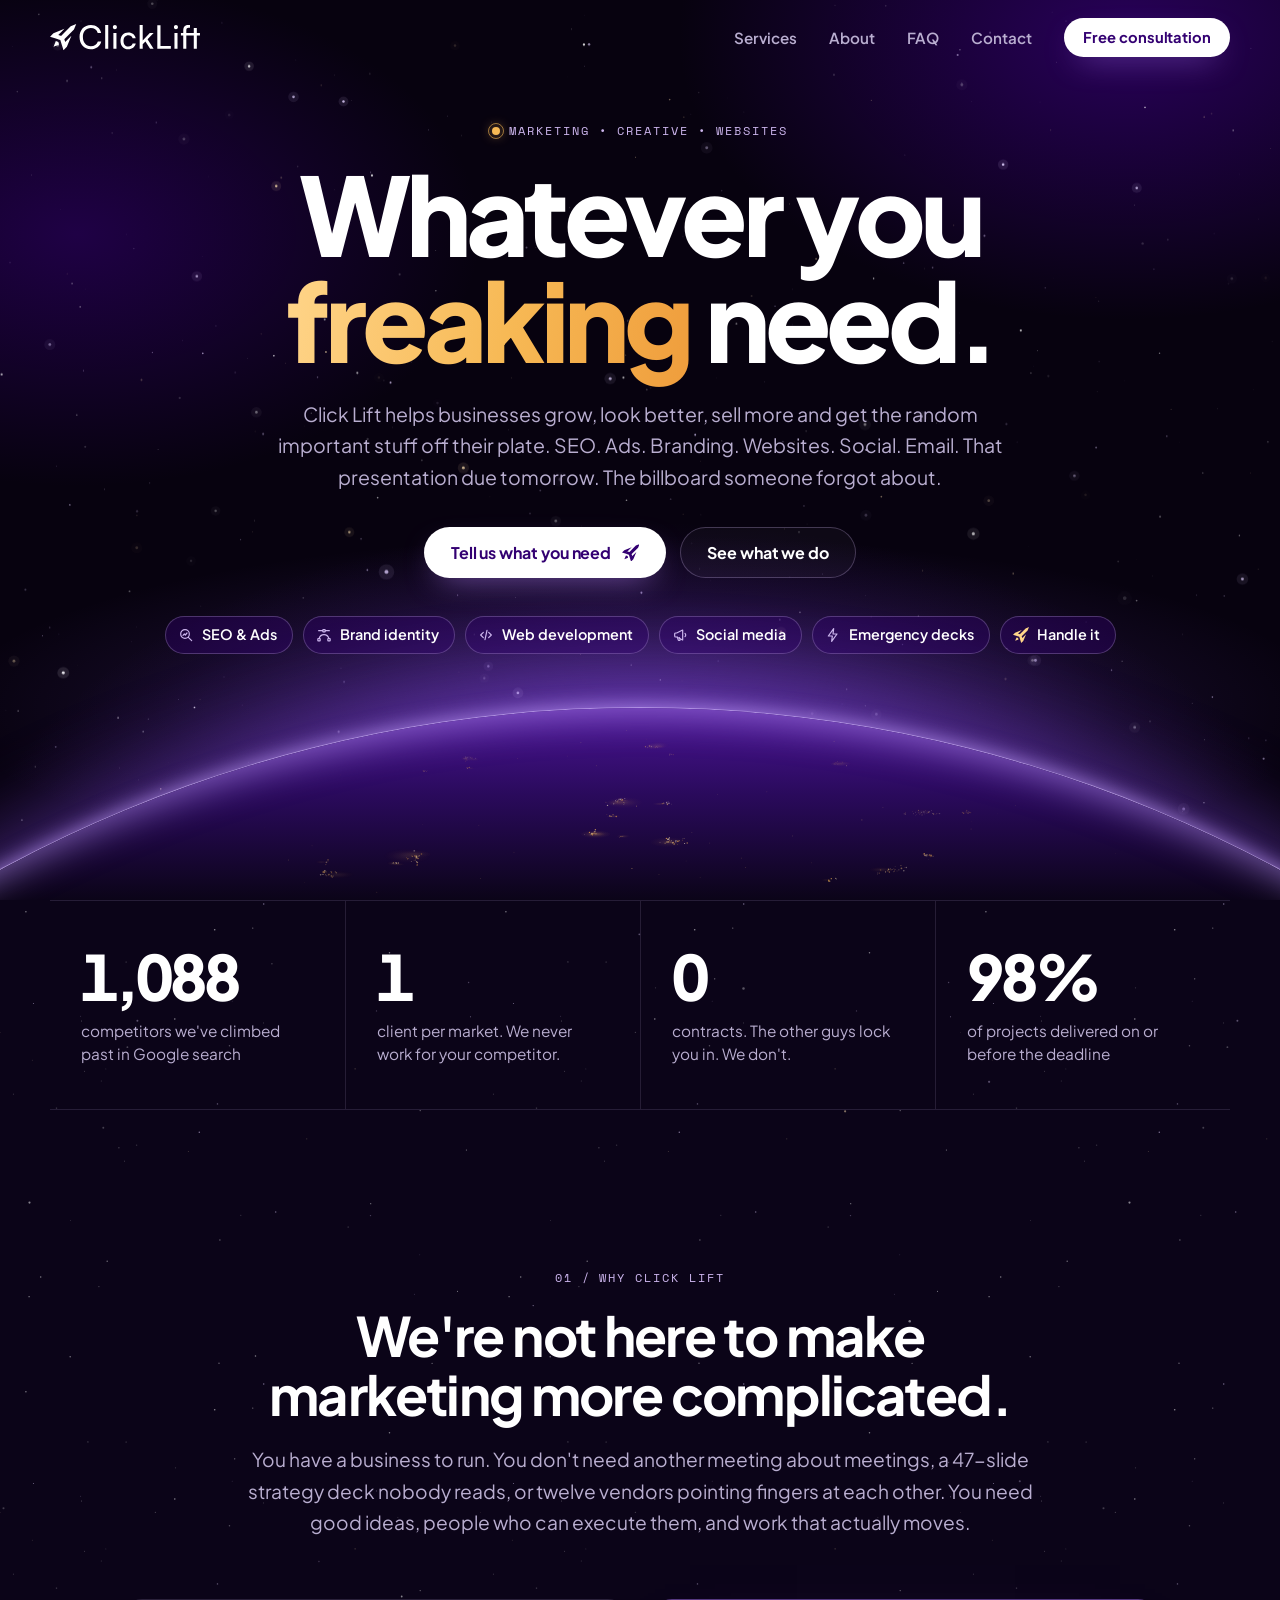
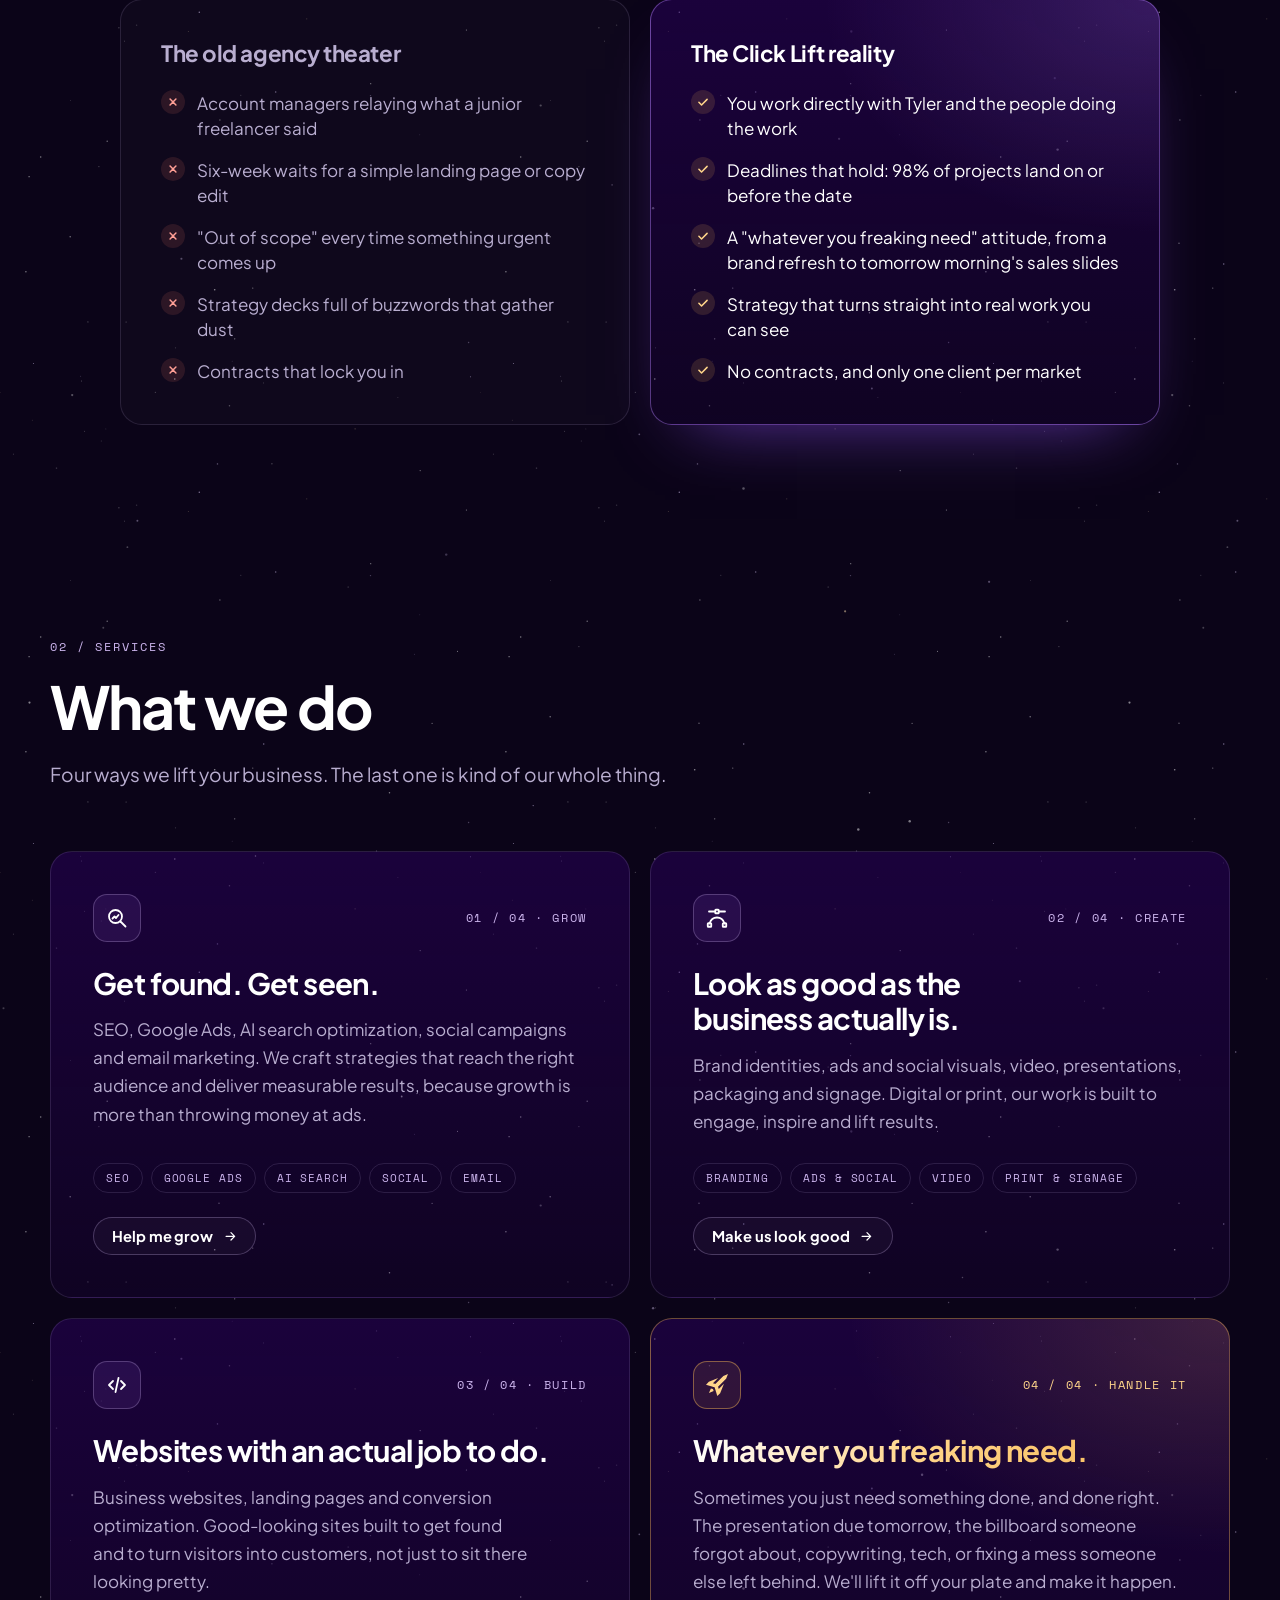
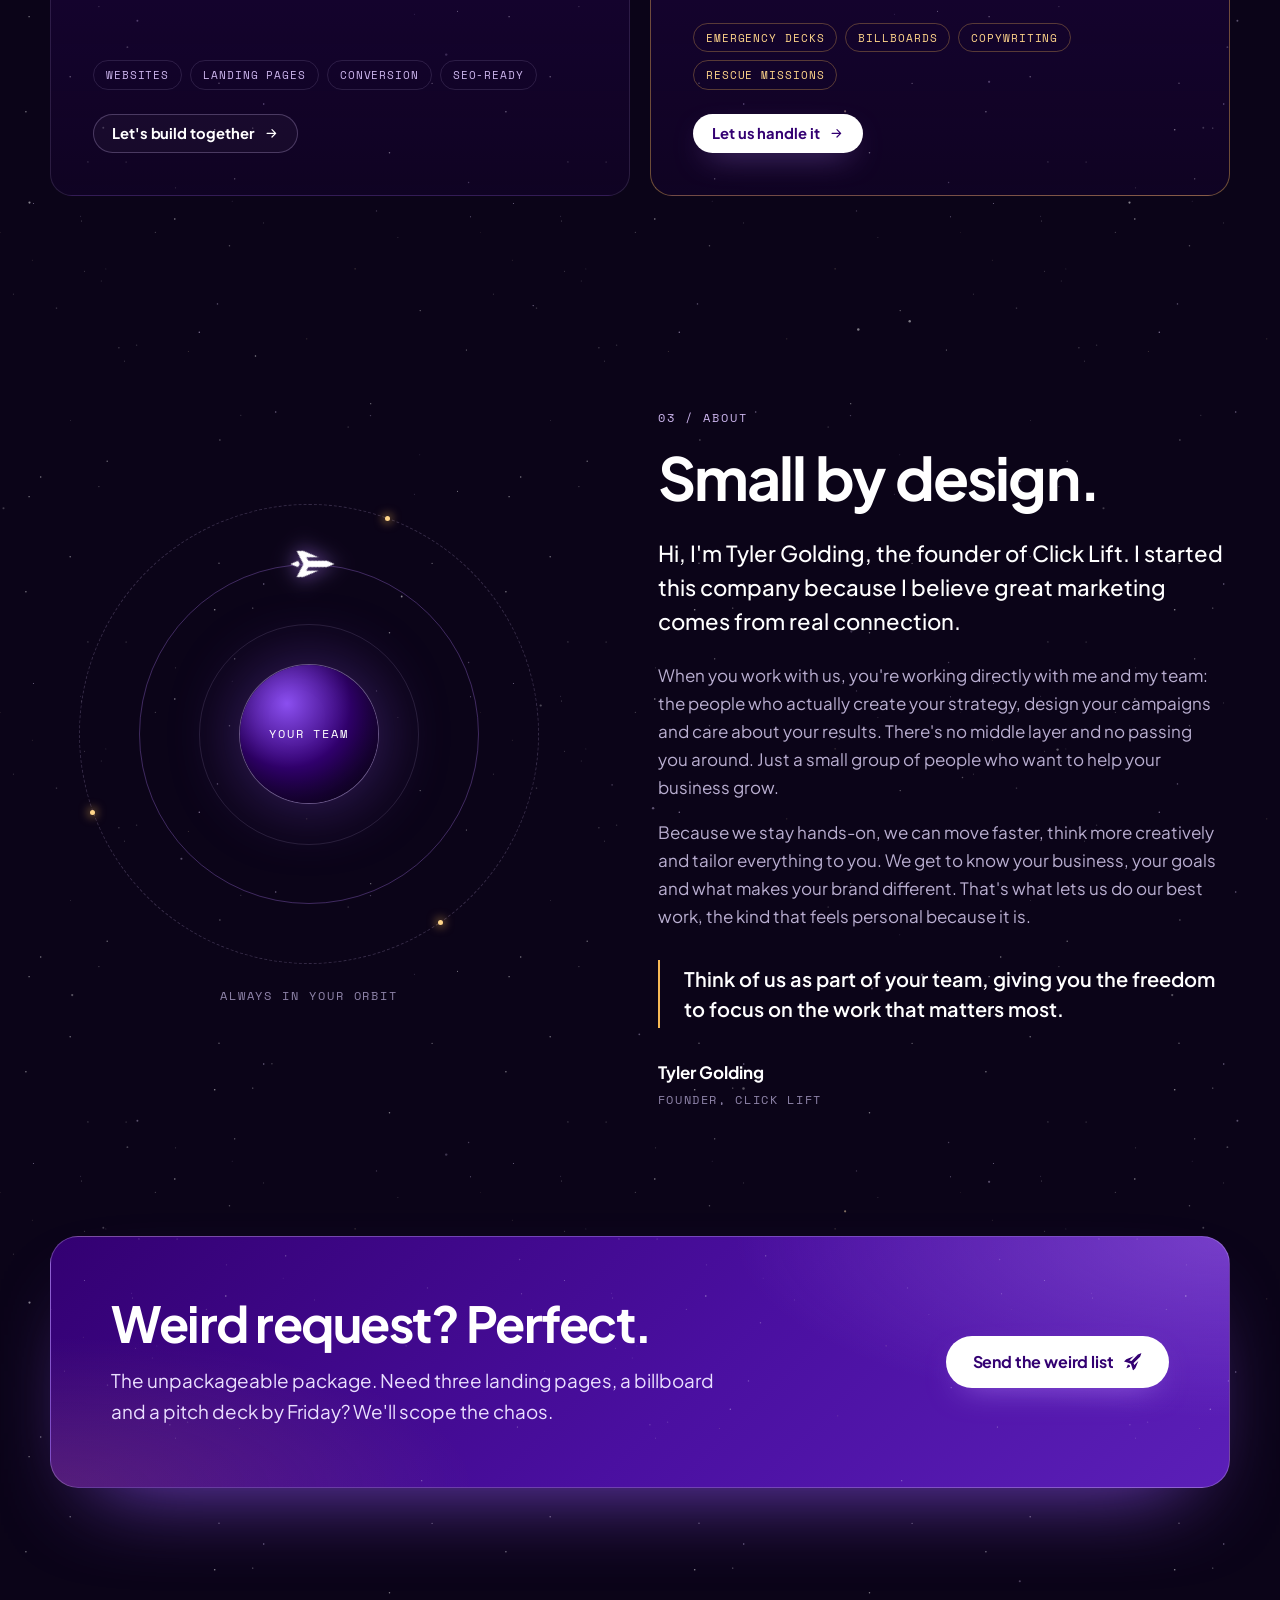
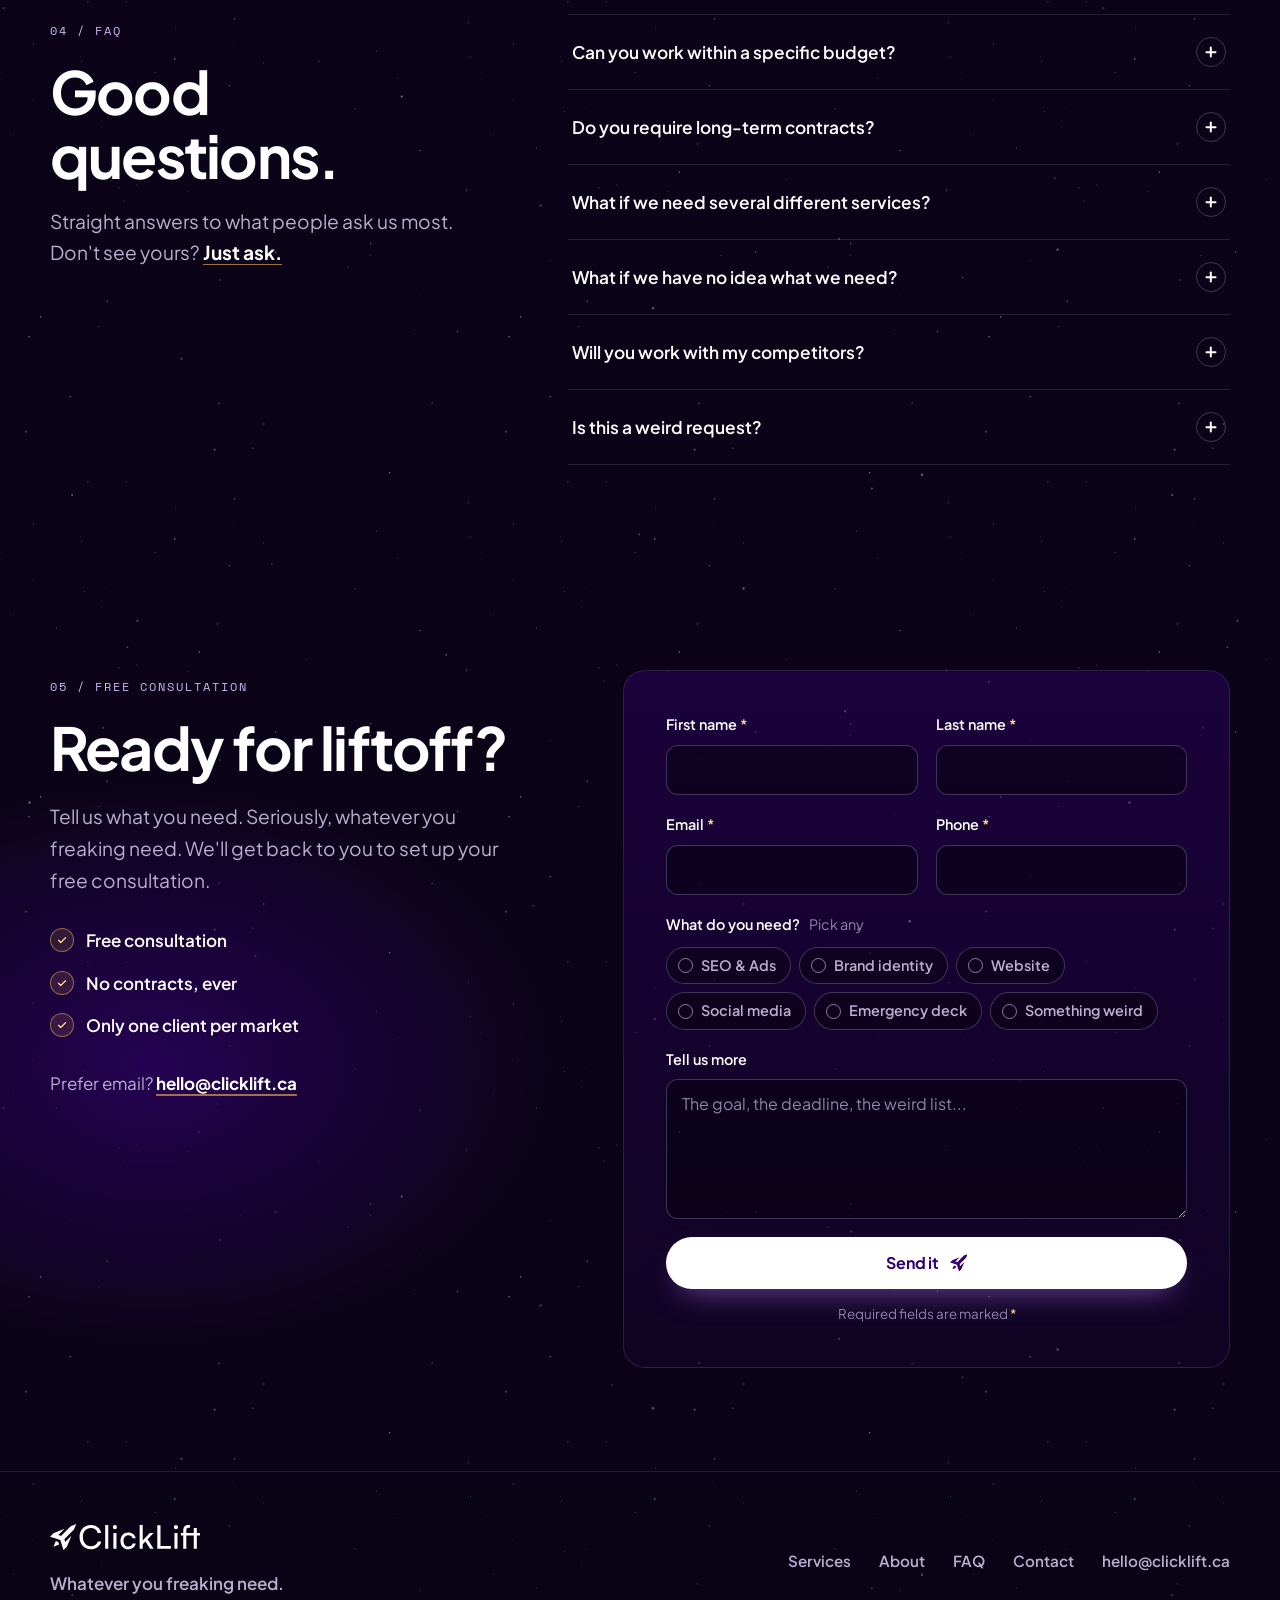
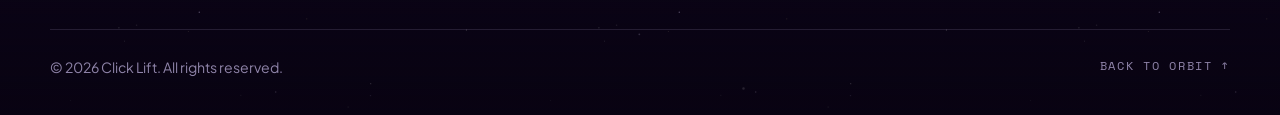
==== commit add13eca: "Switch to the Click Lift purple and add new sectionsSwitch to the Click Lift purple and add new sect" ====
--- a/index.html
+++ b/index.html
@@ -4,20 +4,20 @@
   <meta charset="utf-8">
   <meta name="viewport" content="width=device-width, initial-scale=1">
   <title>Click Lift | Whatever you freaking need</title>
-  <meta name="description" content="Click Lift is a small, hands-on marketing team. Marketing, SEO, creative design, and whatever you freaking need. Book a free consultation.">
+  <meta name="description" content="Click Lift is a small, hands-on marketing team. SEO, ads, branding, websites, social and whatever you freaking need. No contracts. Book a free consultation.">
   <link rel="canonical" href="https://clicklift.ca/">
-  <meta name="theme-color" content="#040b1a">
+  <meta name="theme-color" content="#0b0418">
   <meta name="color-scheme" content="dark">
 
   <meta property="og:type" content="website">
   <meta property="og:site_name" content="Click Lift">
   <meta property="og:title" content="Click Lift | Whatever you freaking need">
-  <meta property="og:description" content="Marketing, SEO, creative design, and whatever you freaking need. Small by design, hands-on by default.">
+  <meta property="og:description" content="Marketing. Creative. Websites. Whatever you freaking need. Small by design, no contracts, one client per market.">
   <meta property="og:url" content="https://clicklift.ca/">
   <meta property="og:image" content="https://clicklift.ca/assets/og-image.png">
   <meta property="og:image:width" content="1200">
   <meta property="og:image:height" content="630">
-  <meta property="og:image:alt" content="Click Lift logo over a starry sky and planet horizon, with the slogan Whatever you freaking need.">
+  <meta property="og:image:alt" content="Click Lift logo over a purple starry sky and planet horizon, with the slogan Whatever you freaking need.">
   <meta name="twitter:card" content="summary_large_image">
 
   <link rel="icon" href="favicon.ico" sizes="32x32">
@@ -26,7 +26,7 @@
 
   <link rel="preconnect" href="https://fonts.googleapis.com">
   <link rel="preconnect" href="https://fonts.gstatic.com" crossorigin>
-  <link rel="stylesheet" href="https://fonts.googleapis.com/css2?family=Manrope:wght@400;500;600;700;800&family=Space+Mono:wght@400;700&display=swap">
+  <link rel="stylesheet" href="https://fonts.googleapis.com/css2?family=Plus+Jakarta+Sans:wght@400;500;600;700;800&family=Space+Mono:wght@400;700&display=swap">
   <link rel="stylesheet" href="css/styles.css">
 
   <script>document.documentElement.classList.add('js');</script>
@@ -40,16 +40,16 @@
     "url": "https://clicklift.ca/",
     "email": "hello@clicklift.ca",
     "slogan": "Whatever you freaking need.",
-    "description": "A small, hands-on marketing team offering marketing, SEO, creative design, and whatever you freaking need.",
+    "description": "A small, hands-on marketing team offering SEO, ads, branding, websites, social media, creative design, and whatever you freaking need.",
     "founder": { "@type": "Person", "name": "Tyler Golding" },
-    "knowsAbout": ["Marketing", "Search engine optimization", "Creative design", "Social media marketing", "Email marketing", "Copywriting"]
+    "knowsAbout": ["Marketing", "Search engine optimization", "Google Ads", "Brand identity", "Web development", "Social media marketing", "Email marketing", "Creative design", "Copywriting"]
   }
   </script>
 </head>
 <body>
   <a class="skip-link" href="#main">Skip to content</a>
 
-  <!-- Brand artwork, traced from the Click Lift source file. Reused below with <use>. -->
+  <!-- Brand artwork, traced from the Click Lift source file, plus small UI icons. Reused below with <use>. -->
   <svg class="sprite" aria-hidden="true" focusable="false">
     <symbol id="logo-full" viewBox="0 0 324.17 56.62">
       <path d="M25.74 45.85 L46.23 25.35 L36.43 49.25 L29.07 56.62ZM10.77 30.88 L0 27.55 L7.37 20.18 L31.27 10.39ZM56.62 0 L51.72 11.95 L23.87 39.8 L22.2 34.41 L16.82 32.75 L44.67 4.89ZM17.95 38.67 L19.61 44.06 L7.62 49 L12.56 37.01ZM25.74 45.84 L22.2 34.41 L10.77 30.88 L17.89 23.77 L29.32 27.3 L32.85 38.73Z"/>
@@ -58,6 +58,14 @@
     <symbol id="logo-mark" viewBox="0 0 203.33 203.33">
       <path d="M92.42 164.64 L166.01 91.05 L130.84 176.87 L104.38 203.33ZM38.69 110.91 L0 98.95 L26.46 72.48 L112.28 37.32ZM203.33 0 L185.74 42.91 L85.71 142.94 L79.74 123.59 L60.39 117.61 L160.42 17.59ZM64.44 138.89 L70.41 158.22 L27.37 175.95 L45.1 132.91ZM92.42 164.64 L79.74 123.59 L38.69 110.91 L64.24 85.36 L105.29 98.04 L117.97 139.09Z"/>
     </symbol>
+    <symbol id="i-arrow" viewBox="0 0 24 24" fill="none" stroke="currentColor" stroke-width="2" stroke-linecap="round" stroke-linejoin="round"><path d="M5 12h14M13 6l6 6-6 6"/></symbol>
+    <symbol id="i-search" viewBox="0 0 24 24" fill="none" stroke="currentColor" stroke-width="1.8" stroke-linecap="round" stroke-linejoin="round"><circle cx="10.5" cy="10.5" r="6.5"/><path d="m15.5 15.5 5 5"/><path d="m7.5 12.5 2-2 1.5 1.5 2.5-3"/></symbol>
+    <symbol id="i-brand" viewBox="0 0 24 24" fill="none" stroke="currentColor" stroke-width="1.8" stroke-linecap="round" stroke-linejoin="round"><path d="M4.5 17.5C7 9.5 17 9.5 19.5 17.5"/><rect x="2.75" y="17.25" width="3.5" height="3.5" rx=".6"/><rect x="17.75" y="17.25" width="3.5" height="3.5" rx=".6"/><rect x="10.25" y="3.75" width="3.5" height="3.5" rx=".6"/><path d="M4 5.5h6.25M13.75 5.5H20"/></symbol>
+    <symbol id="i-code" viewBox="0 0 24 24" fill="none" stroke="currentColor" stroke-width="1.8" stroke-linecap="round" stroke-linejoin="round"><path d="m8 8-4 4 4 4M16 8l4 4-4 4M13.5 5l-3 14"/></symbol>
+    <symbol id="i-bolt" viewBox="0 0 24 24" fill="none" stroke="currentColor" stroke-width="1.8" stroke-linecap="round" stroke-linejoin="round"><path d="M13 2.5 5 13.5h6l-1 8 8-11h-6l1-8Z"/></symbol>
+    <symbol id="i-megaphone" viewBox="0 0 24 24" fill="none" stroke="currentColor" stroke-width="1.8" stroke-linecap="round" stroke-linejoin="round"><path d="M4 10.5v3A1.5 1.5 0 0 0 5.5 15H7l9 4.5v-15L7 9H5.5A1.5 1.5 0 0 0 4 10.5Z"/><path d="m8 15 1.3 4.3a1 1 0 0 0 1 .7h1.2a.8.8 0 0 0 .8-1L11.2 16"/><path d="M19.5 9.5a3.5 3.5 0 0 1 0 5"/></symbol>
+    <symbol id="i-check" viewBox="0 0 24 24" fill="none" stroke="currentColor" stroke-width="2.6" stroke-linecap="round" stroke-linejoin="round"><path d="m5 12.5 4.5 4.5L19 7.5"/></symbol>
+    <symbol id="i-x" viewBox="0 0 24 24" fill="none" stroke="currentColor" stroke-width="2.6" stroke-linecap="round" stroke-linejoin="round"><path d="M7 7l10 10M17 7 7 17"/></symbol>
   </svg>
 
   <header class="site-header" data-header>
@@ -73,6 +81,7 @@
         <ul class="nav-menu" id="nav-menu" data-nav-menu>
           <li><a href="#services">Services</a></li>
           <li><a href="#about">About</a></li>
+          <li><a href="#faq">FAQ</a></li>
           <li><a href="#contact">Contact</a></li>
           <li class="nav-cta"><a class="btn btn-primary btn-small" href="#contact">Free consultation</a></li>
         </ul>
@@ -87,16 +96,24 @@
       <div class="hero-haze" aria-hidden="true"></div>
 
       <div class="container hero-content">
-        <p class="eyebrow hero-eyebrow"><span class="status-dot" aria-hidden="true"></span>Marketing · SEO · Creative design</p>
+        <p class="eyebrow hero-eyebrow"><span class="status-dot" aria-hidden="true"></span>Marketing &bull; Creative &bull; Websites</p>
         <h1 class="hero-title" id="hero-title">Whatever you <span class="accent">freaking</span> need.</h1>
-        <p class="hero-sub">Click Lift is your creative team's creative team. A small, hands-on crew that lifts marketing, SEO, design and everything in between right off your plate.</p>
+        <p class="hero-sub">Click Lift helps businesses grow, look better, sell more and get the random important stuff off their plate. SEO. Ads. Branding. Websites. Social. Email. That presentation due tomorrow. The billboard someone forgot about.</p>
         <div class="hero-actions">
           <a class="btn btn-primary" href="#contact">
-            Book a free consultation
+            Tell us what you need
             <svg class="btn-rocket" aria-hidden="true" focusable="false"><use href="#logo-mark"/></svg>
           </a>
           <a class="btn btn-ghost" href="#services">See what we do</a>
         </div>
+        <ul class="hero-chips" aria-label="Popular requests">
+          <li><a href="#grow"><svg aria-hidden="true" focusable="false"><use href="#i-search"/></svg>SEO &amp; Ads</a></li>
+          <li><a href="#create"><svg aria-hidden="true" focusable="false"><use href="#i-brand"/></svg>Brand identity</a></li>
+          <li><a href="#build"><svg aria-hidden="true" focusable="false"><use href="#i-code"/></svg>Web development</a></li>
+          <li><a href="#grow"><svg aria-hidden="true" focusable="false"><use href="#i-megaphone"/></svg>Social media</a></li>
+          <li><a href="#handle"><svg aria-hidden="true" focusable="false"><use href="#i-bolt"/></svg>Emergency decks</a></li>
+          <li><a href="#handle"><svg class="chip-mark" aria-hidden="true" focusable="false"><use href="#logo-mark"/></svg>Handle it</a></li>
+        </ul>
       </div>
 
       <div class="planet" aria-hidden="true">
@@ -132,70 +149,101 @@
       </div>
     </section>
 
+    <!-- Why Click Lift -->
+    <section class="section why" id="why" aria-labelledby="why-title">
+      <div class="container">
+        <header class="section-head section-head--center reveal">
+          <p class="eyebrow">01 / Why Click Lift</p>
+          <h2 id="why-title">We're not here to make marketing more complicated.</h2>
+          <p class="section-intro">You have a business to run. You don't need another meeting about meetings, a 47-slide strategy deck nobody reads, or twelve vendors pointing fingers at each other. You need good ideas, people who can execute them, and work that actually moves.</p>
+        </header>
+
+        <div class="compare">
+          <article class="card compare-card compare-card--old reveal">
+            <h3>The old agency theater</h3>
+            <ul class="compare-list">
+              <li><svg aria-hidden="true" focusable="false"><use href="#i-x"/></svg>Account managers relaying what a junior freelancer said</li>
+              <li><svg aria-hidden="true" focusable="false"><use href="#i-x"/></svg>Six-week waits for a simple landing page or copy edit</li>
+              <li><svg aria-hidden="true" focusable="false"><use href="#i-x"/></svg>"Out of scope" every time something urgent comes up</li>
+              <li><svg aria-hidden="true" focusable="false"><use href="#i-x"/></svg>Strategy decks full of buzzwords that gather dust</li>
+              <li><svg aria-hidden="true" focusable="false"><use href="#i-x"/></svg>Contracts that lock you in</li>
+            </ul>
+          </article>
+
+          <article class="card compare-card compare-card--new reveal" style="--delay: .1s">
+            <h3>The Click Lift reality</h3>
+            <ul class="compare-list">
+              <li><svg aria-hidden="true" focusable="false"><use href="#i-check"/></svg>You work directly with Tyler and the people doing the work</li>
+              <li><svg aria-hidden="true" focusable="false"><use href="#i-check"/></svg>Deadlines that hold: 98% of projects land on or before the date</li>
+              <li><svg aria-hidden="true" focusable="false"><use href="#i-check"/></svg>A "whatever you freaking need" attitude, from a brand refresh to tomorrow morning's sales slides</li>
+              <li><svg aria-hidden="true" focusable="false"><use href="#i-check"/></svg>Strategy that turns straight into real work you can see</li>
+              <li><svg aria-hidden="true" focusable="false"><use href="#i-check"/></svg>No contracts, and only one client per market</li>
+            </ul>
+          </article>
+        </div>
+      </div>
+    </section>
+
     <!-- Services -->
     <section class="section services" id="services" aria-labelledby="services-title">
       <div class="container">
         <header class="section-head reveal">
-          <p class="eyebrow">01 / Services</p>
+          <p class="eyebrow">02 / Services</p>
           <h2 id="services-title">What we do</h2>
-          <p class="section-intro">Four ways we lift your brand. The last one is kind of our whole thing.</p>
+          <p class="section-intro">Four ways we lift your business. The last one is kind of our whole thing.</p>
         </header>
 
         <div class="services-grid">
-          <article class="card service reveal">
+          <article class="card service reveal" id="grow">
             <div class="service-top">
-              <span class="service-icon" aria-hidden="true">
-                <svg viewBox="0 0 24 24" fill="none" stroke="currentColor" stroke-width="1.6" stroke-linecap="round" stroke-linejoin="round"><path d="M4 10.5v3A1.5 1.5 0 0 0 5.5 15H7l9 4.5v-15L7 9H5.5A1.5 1.5 0 0 0 4 10.5Z"/><path d="m8 15 1.3 4.3a1 1 0 0 0 1 .7h1.2a.8.8 0 0 0 .8-1L11.2 16"/><path d="M19.5 9.5a3.5 3.5 0 0 1 0 5"/></svg>
-              </span>
-              <span class="card-num">01</span>
-            </div>
-            <h3>Marketing</h3>
-            <p>Built to help your brand grow. From social media management and ad campaigns to email marketing and content creation, we craft strategies that reach the right audience and deliver measurable results.</p>
-            <ul class="tags" aria-label="Marketing includes">
-              <li>Social media</li><li>Ad campaigns</li><li>Email</li><li>Content</li>
-            </ul>
-          </article>
-
-          <article class="card service reveal" style="--delay: .08s">
+              <span class="service-icon" aria-hidden="true"><svg focusable="false"><use href="#i-search"/></svg></span>
+              <span class="service-label">01 / 04 &middot; Grow</span>
+            </div>
+            <h3>Get found. Get seen.</h3>
+            <p>SEO, Google Ads, AI search optimization, social campaigns and email marketing. We craft strategies that reach the right audience and deliver measurable results, because growth is more than throwing money at ads.</p>
+            <ul class="tags" aria-label="Grow includes">
+              <li>SEO</li><li>Google Ads</li><li>AI search</li><li>Social</li><li>Email</li>
+            </ul>
+            <a class="btn btn-ghost btn-small service-cta" href="#contact" data-need="SEO &amp; Ads">Help me grow <svg class="btn-arrow" aria-hidden="true" focusable="false"><use href="#i-arrow"/></svg></a>
+          </article>
+
+          <article class="card service reveal" id="create" style="--delay: .08s">
             <div class="service-top">
-              <span class="service-icon" aria-hidden="true">
-                <svg viewBox="0 0 24 24" fill="none" stroke="currentColor" stroke-width="1.6" stroke-linecap="round" stroke-linejoin="round"><circle cx="10.5" cy="10.5" r="6.5"/><path d="m15.5 15.5 5 5"/><path d="m7.5 12.5 2-2 1.5 1.5 2.5-3"/></svg>
-              </span>
-              <span class="card-num">02</span>
-            </div>
-            <h3>SEO</h3>
-            <p>Boost your visibility and connect with the right audience. From keyword research to technical fixes and content strategy, we help you lift your rank, attract more traffic and convert more leads, so your business can even be found on ChatGPT.</p>
-            <ul class="tags" aria-label="SEO includes">
-              <li>Keyword research</li><li>Technical fixes</li><li>Content strategy</li><li>AI search</li>
-            </ul>
-          </article>
-
-          <article class="card service reveal">
+              <span class="service-icon" aria-hidden="true"><svg focusable="false"><use href="#i-brand"/></svg></span>
+              <span class="service-label">02 / 04 &middot; Create</span>
+            </div>
+            <h3>Look as good as the business actually is.</h3>
+            <p>Brand identities, ads and social visuals, video, presentations, packaging and signage. Digital or print, our work is built to engage, inspire and lift results.</p>
+            <ul class="tags" aria-label="Create includes">
+              <li>Branding</li><li>Ads &amp; social</li><li>Video</li><li>Print &amp; signage</li>
+            </ul>
+            <a class="btn btn-ghost btn-small service-cta" href="#contact" data-need="Brand identity">Make us look good <svg class="btn-arrow" aria-hidden="true" focusable="false"><use href="#i-arrow"/></svg></a>
+          </article>
+
+          <article class="card service reveal" id="build">
             <div class="service-top">
-              <span class="service-icon" aria-hidden="true">
-                <svg viewBox="0 0 24 24" fill="none" stroke="currentColor" stroke-width="1.6" stroke-linecap="round" stroke-linejoin="round"><path d="M4.5 17.5C7 9.5 17 9.5 19.5 17.5"/><rect x="2.75" y="17.25" width="3.5" height="3.5" rx=".6"/><rect x="17.75" y="17.25" width="3.5" height="3.5" rx=".6"/><rect x="10.25" y="3.75" width="3.5" height="3.5" rx=".6"/><path d="M4 5.5h6.25M13.75 5.5H20"/></svg>
-              </span>
-              <span class="card-num">03</span>
-            </div>
-            <h3>Creative Design</h3>
-            <p>Designs that make your brand stand out, from ads and social visuals to websites, presentations and packaging. Digital or print, our work is built to engage, inspire and lift results.</p>
-            <ul class="tags" aria-label="Creative design includes">
-              <li>Ads &amp; social</li><li>Websites</li><li>Presentations</li><li>Packaging</li>
-            </ul>
-          </article>
-
-          <article class="card service service-feature reveal" style="--delay: .08s">
+              <span class="service-icon" aria-hidden="true"><svg focusable="false"><use href="#i-code"/></svg></span>
+              <span class="service-label">03 / 04 &middot; Build</span>
+            </div>
+            <h3>Websites with an actual job to do.</h3>
+            <p>Business websites, landing pages and conversion optimization. Good-looking sites built to get found and to turn visitors into customers, not just to sit there looking pretty.</p>
+            <ul class="tags" aria-label="Build includes">
+              <li>Websites</li><li>Landing pages</li><li>Conversion</li><li>SEO-ready</li>
+            </ul>
+            <a class="btn btn-ghost btn-small service-cta" href="#contact" data-need="Website">Let's build together <svg class="btn-arrow" aria-hidden="true" focusable="false"><use href="#i-arrow"/></svg></a>
+          </article>
+
+          <article class="card service service-feature reveal" id="handle" style="--delay: .08s">
             <div class="service-top">
-              <span class="service-icon" aria-hidden="true">
-                <svg class="service-icon-mark" focusable="false"><use href="#logo-mark"/></svg>
-              </span>
-              <span class="card-num">04</span>
-            </div>
-            <h3>Whatever You Freaking Need</h3>
-            <p>Sometimes you just need something done, and done right. Marketing, strategy, design, tech, copywriting, or fixing a mess someone else left behind. We'll lift it off your plate and make it happen.</p>
-            <ul class="tags" aria-label="Also includes">
-              <li>Strategy</li><li>Tech</li><li>Copywriting</li><li>Rescue missions</li>
-            </ul>
+              <span class="service-icon" aria-hidden="true"><svg class="service-icon-mark" focusable="false"><use href="#logo-mark"/></svg></span>
+              <span class="service-label">04 / 04 &middot; Handle it</span>
+            </div>
+            <h3>Whatever you freaking need.</h3>
+            <p>Sometimes you just need something done, and done right. The presentation due tomorrow, the billboard someone forgot about, copywriting, tech, or fixing a mess someone else left behind. We'll lift it off your plate and make it happen.</p>
+            <ul class="tags" aria-label="Handle it includes">
+              <li>Emergency decks</li><li>Billboards</li><li>Copywriting</li><li>Rescue missions</li>
+            </ul>
+            <a class="btn btn-primary btn-small service-cta" href="#contact" data-need="Something weird">Let us handle it <svg class="btn-arrow" aria-hidden="true" focusable="false"><use href="#i-arrow"/></svg></a>
           </article>
         </div>
       </div>
@@ -221,7 +269,7 @@
         </figure>
 
         <div class="about-copy reveal" style="--delay: .1s">
-          <p class="eyebrow">02 / About</p>
+          <p class="eyebrow">03 / About</p>
           <h2 id="about-title">Small by design.</h2>
           <p class="lead">Hi, I'm Tyler Golding, the founder of Click Lift. I started this company because I believe great marketing comes from real connection.</p>
           <p>When you work with us, you're working directly with me and my team: the people who actually create your strategy, design your campaigns and care about your results. There's no middle layer and no passing you around. Just a small group of people who want to help your business grow.</p>
@@ -234,17 +282,71 @@
       </div>
     </section>
 
+    <!-- Weird request band -->
+    <section class="weird" aria-labelledby="weird-title">
+      <div class="container">
+        <div class="weird-card reveal">
+          <div class="weird-copy">
+            <h2 id="weird-title">Weird request? Perfect.</h2>
+            <p>The unpackageable package. Need three landing pages, a billboard and a pitch deck by Friday? We'll scope the chaos.</p>
+          </div>
+          <a class="btn btn-primary" href="#contact" data-need="Something weird">
+            Send the weird list
+            <svg class="btn-rocket" aria-hidden="true" focusable="false"><use href="#logo-mark"/></svg>
+          </a>
+        </div>
+      </div>
+    </section>
+
+    <!-- FAQ -->
+    <section class="section faq" id="faq" aria-labelledby="faq-title">
+      <div class="container faq-grid">
+        <header class="faq-head reveal">
+          <p class="eyebrow">04 / FAQ</p>
+          <h2 id="faq-title">Good questions.</h2>
+          <p class="section-intro">Straight answers to what people ask us most. Don't see yours? <a href="#contact">Just ask.</a></p>
+        </header>
+
+        <div class="faq-list reveal" style="--delay: .08s">
+          <details class="faq-item" name="faq">
+            <summary>Can you work within a specific budget?<span class="faq-icon" aria-hidden="true"></span></summary>
+            <div class="faq-answer"><p>Yes. Tell us what you're working with during your free consultation and we'll be straight with you about what it can get done and where we'd start.</p></div>
+          </details>
+          <details class="faq-item" name="faq">
+            <summary>Do you require long-term contracts?<span class="faq-icon" aria-hidden="true"></span></summary>
+            <div class="faq-answer"><p>No. Zero contracts. The other guys lock you in. We'd rather keep your business by doing work you're happy with.</p></div>
+          </details>
+          <details class="faq-item" name="faq">
+            <summary>What if we need several different services?<span class="faq-icon" aria-hidden="true"></span></summary>
+            <div class="faq-answer"><p>That's kind of the point. Marketing, SEO, design, websites and the odd emergency deck, handled by one small team that already knows your brand, instead of five vendors pointing fingers.</p></div>
+          </details>
+          <details class="faq-item" name="faq">
+            <summary>What if we have no idea what we need?<span class="faq-icon" aria-hidden="true"></span></summary>
+            <div class="faq-answer"><p>Totally normal. Book the free consultation, tell us where you want the business to go, and we'll help you figure out what will actually move it.</p></div>
+          </details>
+          <details class="faq-item" name="faq">
+            <summary>Will you work with my competitors?<span class="faq-icon" aria-hidden="true"></span></summary>
+            <div class="faq-answer"><p>No. We only take one client per market, so once you're in, your competitors can't hire us.</p></div>
+          </details>
+          <details class="faq-item" name="faq">
+            <summary>Is this a weird request?<span class="faq-icon" aria-hidden="true"></span></summary>
+            <div class="faq-answer"><p>Probably not. And if it is, even better. <a href="#contact" data-need="Something weird">Send it over.</a> Whatever you freaking need.</p></div>
+          </details>
+        </div>
+      </div>
+    </section>
+
     <!-- Contact -->
     <section class="section contact" id="contact" aria-labelledby="contact-title">
       <div class="container contact-grid">
         <div class="contact-copy reveal">
-          <p class="eyebrow">03 / Free consultation</p>
+          <p class="eyebrow">05 / Free consultation</p>
           <h2 id="contact-title">Ready for liftoff?</h2>
           <p class="contact-intro">Tell us what you need. Seriously, whatever you freaking need. We'll get back to you to set up your free consultation.</p>
           <ul class="checklist">
-            <li>Free consultation</li>
-            <li>No contracts, ever</li>
-            <li>Only one client per market</li>
+            <li><svg aria-hidden="true" focusable="false"><use href="#i-check"/></svg>Free consultation</li>
+            <li><svg aria-hidden="true" focusable="false"><use href="#i-check"/></svg>No contracts, ever</li>
+            <li><svg aria-hidden="true" focusable="false"><use href="#i-check"/></svg>Only one client per market</li>
           </ul>
           <p class="contact-email">Prefer email? <a href="mailto:hello@clicklift.ca">hello@clicklift.ca</a></p>
         </div>
@@ -284,9 +386,21 @@
               </div>
             </div>
 
+            <fieldset class="needs">
+              <legend>What do you need? <span class="legend-hint">Pick any</span></legend>
+              <div class="needs-options">
+                <label class="need"><input type="checkbox" name="needs" value="SEO &amp; Ads"><span>SEO &amp; Ads</span></label>
+                <label class="need"><input type="checkbox" name="needs" value="Brand identity"><span>Brand identity</span></label>
+                <label class="need"><input type="checkbox" name="needs" value="Website"><span>Website</span></label>
+                <label class="need"><input type="checkbox" name="needs" value="Social media"><span>Social media</span></label>
+                <label class="need"><input type="checkbox" name="needs" value="Emergency deck"><span>Emergency deck</span></label>
+                <label class="need"><input type="checkbox" name="needs" value="Something weird"><span>Something weird</span></label>
+              </div>
+            </fieldset>
+
             <div class="field">
-              <label for="message">What do you need?</label>
-              <textarea id="message" name="message" rows="5" placeholder="A social strategy, better rankings, a new website, a rescue mission..."></textarea>
+              <label for="message">Tell us more</label>
+              <textarea id="message" name="message" rows="5" placeholder="The goal, the deadline, the weird list..."></textarea>
             </div>
 
             <button class="btn btn-primary btn-block" type="submit" data-submit>
@@ -320,6 +434,7 @@
         <ul>
           <li><a href="#services">Services</a></li>
           <li><a href="#about">About</a></li>
+          <li><a href="#faq">FAQ</a></li>
           <li><a href="#contact">Contact</a></li>
           <li><a href="mailto:hello@clicklift.ca">hello@clicklift.ca</a></li>
         </ul>
--- a/css/styles.css
+++ b/css/styles.css
@@ -1,35 +1,36 @@
 /* ==========================================================================
    Click Lift | Whatever you freaking need
-   Brand: navy #11335b + white, with deep-space navy, atmosphere blue and
-   city-light gold pulled from the Click Lift brand imagery.
+   Brand purple: Pantone 2685 C "Cadbury" (#330072), with deep-space purples,
+   a lilac atmosphere glow and a small city-light gold accent.
    ========================================================================== */
 
 :root {
   /* Brand */
-  --navy: #11335b;          /* primary brand navy (from the logo source file) */
-  --navy-bright: #1d4f8a;
+  --brand: #330072;         /* Pantone 2685 C */
+  --brand-600: #4a0fa0;
+  --brand-500: #5b1fb8;
 
   /* Space */
-  --space-990: #020713;
-  --space-950: #040b1a;     /* page background */
-  --space-900: #05132d;     /* brand board dark navy */
-  --space-850: #0a1c3a;
+  --space-990: #07020f;
+  --space-950: #0b0418;     /* page background */
+  --space-900: #140630;
 
   /* Light */
-  --glow: #6fa8ff;          /* atmosphere blue */
-  --glow-soft: #aabfd2;
+  --lilac: #ad7bf4;         /* atmosphere glow, focus, highlights */
+  --lilac-soft: #ccb5ed;    /* small labels */
   --gold: #f7b955;          /* city-light gold (accent, use sparingly) */
   --gold-soft: #ffd58a;
 
   /* Text + lines */
   --text: #ffffff;
-  --text-muted: #a9b8cf;
-  --text-dim: #7d8fab;
-  --line: rgba(170, 191, 210, 0.14);
-  --line-strong: rgba(170, 191, 210, 0.28);
+  --text-muted: #b9aed0;
+  --text-dim: #8f84a9;
+  --line: rgba(204, 181, 237, 0.14);
+  --line-strong: rgba(204, 181, 237, 0.28);
+  --card-bg: linear-gradient(180deg, rgba(51, 0, 114, 0.4), rgba(51, 0, 114, 0.12));
 
   /* Type */
-  --font-sans: "Manrope", ui-sans-serif, system-ui, -apple-system, "Segoe UI", Roboto, "Helvetica Neue", Arial, sans-serif;
+  --font-sans: "Plus Jakarta Sans", ui-sans-serif, system-ui, -apple-system, "Segoe UI", Roboto, "Helvetica Neue", Arial, sans-serif;
   --font-mono: "Space Mono", ui-monospace, SFMono-Regular, Menlo, Consolas, monospace;
 
   /* Layout */
@@ -79,17 +80,16 @@
 h1, h2, h3 {
   margin: 0;
   color: var(--text);
-  font-weight: 800;
-  letter-spacing: -0.035em;
-  line-height: 1.05;
+  font-weight: 700;
+  letter-spacing: -0.03em;
+  line-height: 1.08;
   text-wrap: balance;
 }
 
-h2 { font-size: clamp(2.3rem, 5.2vw, 3.9rem); }
+h2 { font-size: clamp(2.2rem, 5vw, 3.7rem); }
 
 h3 {
   font-size: 1.5rem;
-  font-weight: 700;
   letter-spacing: -0.02em;
   line-height: 1.2;
 }
@@ -137,7 +137,7 @@
   padding: 10px 16px;
   border-radius: 999px;
   background: #fff;
-  color: var(--navy);
+  color: var(--brand);
   font-weight: 700;
   text-decoration: none;
   transform: translateY(-160%);
@@ -156,7 +156,7 @@
   letter-spacing: 0.16em;
   line-height: 1.4;
   text-transform: uppercase;
-  color: var(--glow-soft);
+  color: var(--lilac-soft);
 }
 
 /* ---------- Buttons ---------- */
@@ -186,13 +186,13 @@
 
 .btn-primary {
   background: #fff;
-  color: var(--navy);
-  box-shadow: 0 12px 32px -14px rgba(111, 168, 255, 0.7);
+  color: var(--brand);
+  box-shadow: 0 12px 32px -14px rgba(173, 123, 244, 0.75);
 }
 .btn-primary:hover {
   box-shadow:
-    0 18px 42px -14px rgba(111, 168, 255, 0.85),
-    0 0 0 5px rgba(111, 168, 255, 0.14);
+    0 18px 42px -14px rgba(173, 123, 244, 0.9),
+    0 0 0 5px rgba(173, 123, 244, 0.16);
 }
 
 .btn-ghost {
@@ -217,6 +217,14 @@
 }
 .btn:hover .btn-rocket { transform: translate(3px, -3px); }
 
+.btn-arrow {
+  width: 1em;
+  height: 1em;
+  flex: none;
+  transition: transform 0.3s var(--ease);
+}
+.btn:hover .btn-arrow { transform: translateX(3px); }
+
 .btn[disabled],
 .btn[aria-busy="true"] { cursor: progress; opacity: 0.85; transform: none; }
 .btn[aria-busy="true"] .btn-rocket { animation: rocket-shake 0.5s linear infinite; }
@@ -241,7 +249,7 @@
 }
 .site-header.menu-open { background: var(--space-950); border-bottom-color: var(--line); }
 .site-header.is-scrolled {
-  background: rgba(4, 11, 26, 0.78);
+  background: rgba(11, 4, 24, 0.78);
   -webkit-backdrop-filter: blur(14px) saturate(140%);
   backdrop-filter: blur(14px) saturate(140%);
   border-bottom-color: var(--line);
@@ -269,7 +277,7 @@
 .nav-menu {
   display: flex;
   align-items: center;
-  gap: 34px;
+  gap: 32px;
   margin: 0;
   padding: 0;
   list-style: none;
@@ -316,7 +324,7 @@
 .nav-toggle[aria-expanded="true"] .nav-toggle-bar::before { top: 0; transform: rotate(45deg); background: #fff; }
 .nav-toggle[aria-expanded="true"] .nav-toggle-bar::after { top: 0; transform: rotate(-45deg); background: #fff; }
 
-@media (max-width: 760px) {
+@media (max-width: 820px) {
   :root { --header-h: 66px; }
 
   .brand-logo { width: 132px; height: 23.1px; }
@@ -360,7 +368,7 @@
 /* ---------- Hero ---------- */
 
 .hero {
-  --planet-h: clamp(120px, 17vw, 250px);
+  --planet-h: clamp(110px, 15vw, 220px);
   --planet-d: max(2600px, 210vw);
 
   position: relative;
@@ -370,11 +378,11 @@
   align-items: center;
   min-height: 100vh;
   min-height: 100svh;
-  padding: calc(var(--header-h) + 48px) 0 calc(var(--planet-h) + 56px);
+  padding: calc(var(--header-h) + 40px) 0 calc(var(--planet-h) + 48px);
   background:
-    radial-gradient(70% 55% at 50% 100%, rgba(29, 79, 138, 0.5), transparent 70%),
-    radial-gradient(45% 40% at 85% 8%, rgba(17, 51, 91, 0.45), transparent 70%),
-    radial-gradient(40% 35% at 8% 30%, rgba(17, 51, 91, 0.3), transparent 70%),
+    radial-gradient(75% 60% at 50% 100%, rgba(91, 31, 184, 0.55), transparent 70%),
+    radial-gradient(50% 45% at 88% 4%, rgba(51, 0, 114, 0.75), transparent 70%),
+    radial-gradient(45% 40% at 6% 26%, rgba(51, 0, 114, 0.55), transparent 70%),
     var(--space-990);
 }
 
@@ -394,7 +402,7 @@
   width: 150vw;
   height: 480px;
   transform: translateX(-50%);
-  background: radial-gradient(50% 50% at 50% 50%, rgba(80, 140, 255, 0.32), rgba(80, 140, 255, 0.08) 50%, transparent 72%);
+  background: radial-gradient(50% 50% at 50% 50%, rgba(150, 90, 255, 0.34), rgba(150, 90, 255, 0.08) 50%, transparent 72%);
   pointer-events: none;
 }
 
@@ -430,25 +438,24 @@
 
 .hero-title {
   max-width: 12ch;
-  margin-bottom: 28px;
-  font-size: clamp(3.1rem, 9.4vw, 7.4rem);
-  line-height: 0.96;
-  letter-spacing: -0.048em;
-}
-.hero-title .accent,
-.gold-text {
+  margin-bottom: 26px;
+  font-size: clamp(3rem, 8.6vw, 6.8rem);
+  font-weight: 800;
+  line-height: 0.98;
+  letter-spacing: -0.045em;
+}
+.hero-title .accent {
   background: linear-gradient(100deg, var(--gold-soft) 0%, var(--gold) 55%, #ef9d3c 100%);
   -webkit-background-clip: text;
   background-clip: text;
   color: transparent;
-  /* keep descenders from clipping with background-clip */
-  padding-bottom: 0.06em;
+  padding-bottom: 0.06em; /* keeps descenders from clipping */
 }
 
 .hero-sub {
-  max-width: 44ch;
-  margin-bottom: 38px;
-  font-size: clamp(1.08rem, 1.7vw, 1.28rem);
+  max-width: 54ch;
+  margin-bottom: 34px;
+  font-size: clamp(1.05rem, 1.6vw, 1.22rem);
   line-height: 1.6;
 }
 
@@ -459,7 +466,42 @@
   gap: 14px;
 }
 
-/* Planet horizon (a nod to the Earth-from-orbit brand imagery) */
+.hero-chips {
+  display: flex;
+  flex-wrap: wrap;
+  justify-content: center;
+  gap: 10px;
+  max-width: 1040px;
+  margin: 38px 0 0;
+  padding: 0;
+  list-style: none;
+}
+.hero-chips a {
+  display: inline-flex;
+  align-items: center;
+  gap: 8px;
+  padding: 9px 15px 9px 12px;
+  border: 1px solid var(--line-strong);
+  border-radius: 999px;
+  background: rgba(51, 0, 114, 0.38);
+  -webkit-backdrop-filter: blur(6px);
+  backdrop-filter: blur(6px);
+  color: #fff;
+  font-size: 0.9rem;
+  font-weight: 600;
+  line-height: 1.2;
+  text-decoration: none;
+  transition: transform 0.3s var(--ease), border-color 0.25s ease, background-color 0.25s ease;
+}
+.hero-chips a:hover {
+  transform: translateY(-2px);
+  border-color: rgba(204, 181, 237, 0.55);
+  background: rgba(91, 31, 184, 0.5);
+}
+.hero-chips svg { width: 16px; height: 16px; color: var(--lilac-soft); }
+.hero-chips .chip-mark { fill: currentColor; color: var(--gold-soft); }
+
+/* Planet horizon (a nod to the Earth-from-orbit brand photo) */
 .planet {
   position: absolute;
   top: calc(100% - var(--planet-h));
@@ -470,12 +512,12 @@
   margin-left: calc(var(--planet-d) / -2);
   border-radius: 50%;
   overflow: hidden;
-  background: linear-gradient(180deg, #0d2a57 0, #081b3b calc(var(--planet-h) * 0.45), var(--space-950) var(--planet-h));
+  background: linear-gradient(180deg, #4b1596 0, #2a0a5c calc(var(--planet-h) * 0.45), var(--space-950) var(--planet-h));
   box-shadow:
-    0 0 0 1px rgba(170, 205, 255, 0.45),
-    0 -4px 18px rgba(150, 195, 255, 0.55),
-    0 -24px 80px 6px rgba(70, 130, 240, 0.35),
-    inset 0 14px 34px -6px rgba(130, 185, 255, 0.45);
+    0 0 0 1px rgba(220, 196, 255, 0.5),
+    0 -4px 18px rgba(196, 160, 255, 0.6),
+    0 -24px 80px 6px rgba(140, 80, 240, 0.4),
+    inset 0 14px 34px -6px rgba(196, 160, 255, 0.5);
 }
 
 .planet-lights {
@@ -496,14 +538,17 @@
   animation: rise 0.9s var(--ease) forwards;
 }
 .js .hero-content > :nth-child(2) { animation-delay: 0.08s; }
-.js .hero-content > :nth-child(3) { animation-delay: 0.18s; }
-.js .hero-content > :nth-child(4) { animation-delay: 0.28s; }
+.js .hero-content > :nth-child(3) { animation-delay: 0.16s; }
+.js .hero-content > :nth-child(4) { animation-delay: 0.24s; }
+.js .hero-content > :nth-child(5) { animation-delay: 0.32s; }
 @keyframes rise { to { opacity: 1; transform: none; } }
 
 @media (max-width: 520px) {
-  .hero { --planet-h: 110px; }
+  .hero { --planet-h: 100px; }
   .hero-actions { flex-direction: column; align-items: stretch; width: 100%; max-width: 360px; }
   .hero-actions .btn { justify-content: center; }
+  .hero-chips { gap: 8px; margin-top: 30px; }
+  .hero-chips a { padding: 8px 12px 8px 10px; font-size: 0.84rem; }
 }
 
 /* ---------- Stats ---------- */
@@ -557,25 +602,92 @@
 }
 
 .section-head {
-  max-width: 660px;
-  margin-bottom: clamp(40px, 6vw, 64px);
+  max-width: 680px;
+  margin-bottom: clamp(40px, 6vw, 60px);
+}
+.section-head--center {
+  max-width: 820px;
+  margin-inline: auto;
+  text-align: center;
 }
 .section-intro {
   margin: 20px 0 0;
-  font-size: clamp(1.08rem, 1.5vw, 1.2rem);
+  font-size: clamp(1.06rem, 1.5vw, 1.2rem);
+}
+.section-intro a {
+  color: #fff;
+  font-weight: 700;
+  text-decoration-color: rgba(247, 185, 85, 0.6);
+  text-underline-offset: 4px;
 }
 
 .card {
   border: 1px solid var(--line);
   border-radius: var(--radius);
-  background: linear-gradient(180deg, rgba(17, 51, 91, 0.34), rgba(10, 28, 58, 0.16));
+  background: var(--card-bg);
+}
+
+/* ---------- Why Click Lift (comparison) ---------- */
+
+.why h2 { font-size: clamp(2.1rem, 4.6vw, 3.4rem); }
+
+.compare {
+  display: grid;
+  grid-template-columns: repeat(2, minmax(0, 1fr));
+  gap: 20px;
+  max-width: 1040px;
+  margin-inline: auto;
+}
+
+.compare-card { padding: clamp(28px, 3.4vw, 40px); }
+.compare-card h3 { margin-bottom: 24px; font-size: 1.4rem; }
+
+.compare-list {
+  display: grid;
+  gap: 16px;
+  margin: 0;
+  padding: 0;
+  list-style: none;
+}
+.compare-list li {
+  display: flex;
+  align-items: flex-start;
+  gap: 12px;
+  color: var(--text-muted);
+  line-height: 1.5;
+}
+.compare-list svg {
+  flex: none;
+  width: 24px;
+  height: 24px;
+  margin-top: -1px;
+  padding: 5px;
+  border-radius: 50%;
+}
+
+.compare-card--old { background: rgba(255, 255, 255, 0.02); }
+.compare-card--old h3 { color: var(--text-muted); }
+.compare-card--old svg { color: #ff9f95; background: rgba(255, 120, 110, 0.12); }
+
+.compare-card--new {
+  border-color: rgba(173, 123, 244, 0.45);
+  background:
+    radial-gradient(120% 100% at 100% 0%, rgba(173, 123, 244, 0.2), transparent 55%),
+    var(--card-bg);
+  box-shadow: 0 30px 70px -40px rgba(140, 80, 240, 0.75);
+}
+.compare-card--new li { color: #fff; }
+.compare-card--new svg { color: var(--gold-soft); background: rgba(247, 185, 85, 0.14); }
+
+@media (max-width: 760px) {
+  .compare { grid-template-columns: 1fr; }
 }
 
 /* ---------- Services ---------- */
 
 .services-grid {
   display: grid;
-  grid-template-columns: repeat(2, 1fr);
+  grid-template-columns: repeat(2, minmax(0, 1fr));
   gap: 20px;
 }
 
@@ -590,16 +702,17 @@
 }
 .service:hover {
   transform: translateY(-4px);
-  border-color: rgba(111, 168, 255, 0.38);
-  box-shadow: 0 24px 60px -30px rgba(111, 168, 255, 0.45);
-}
-.service h3 { font-size: clamp(1.5rem, 2.4vw, 1.95rem); }
+  border-color: rgba(173, 123, 244, 0.42);
+  box-shadow: 0 24px 60px -30px rgba(140, 80, 240, 0.55);
+}
+.service h3 { font-size: clamp(1.45rem, 2.3vw, 1.85rem); }
 .service p { margin: 0; }
 
 .service-top {
   display: flex;
   align-items: center;
   justify-content: space-between;
+  gap: 12px;
   margin-bottom: 10px;
 }
 
@@ -610,17 +723,18 @@
   height: 48px;
   border-radius: 14px;
   border: 1px solid var(--line-strong);
-  background: rgba(111, 168, 255, 0.07);
+  background: rgba(173, 123, 244, 0.1);
   color: #fff;
 }
 .service-icon svg { width: 24px; height: 24px; }
 .service-icon .service-icon-mark { width: 22px; height: 22px; fill: currentColor; }
 
-.card-num {
+.service-label {
   font-family: var(--font-mono);
-  font-size: 0.8rem;
+  font-size: 0.74rem;
   letter-spacing: 0.14em;
-  color: var(--text-dim);
+  text-transform: uppercase;
+  color: var(--lilac-soft);
 }
 
 .tags {
@@ -635,7 +749,7 @@
   padding: 6px 12px;
   border: 1px solid var(--line);
   border-radius: 999px;
-  color: var(--glow-soft);
+  color: var(--lilac-soft);
   font-family: var(--font-mono);
   font-size: 0.7rem;
   letter-spacing: 0.08em;
@@ -643,15 +757,17 @@
   text-transform: uppercase;
 }
 
+.service-cta { align-self: flex-start; margin-top: 10px; }
+
 /* The fourth service is the slogan, so it gets the gold treatment */
 .service-feature {
-  border-color: rgba(247, 185, 85, 0.38);
+  border-color: rgba(247, 185, 85, 0.4);
   background:
-    radial-gradient(120% 90% at 100% 0%, rgba(247, 185, 85, 0.15), transparent 55%),
-    linear-gradient(180deg, rgba(17, 51, 91, 0.34), rgba(10, 28, 58, 0.16));
+    radial-gradient(120% 90% at 100% 0%, rgba(247, 185, 85, 0.16), transparent 55%),
+    var(--card-bg);
 }
 .service-feature:hover {
-  border-color: rgba(247, 185, 85, 0.6);
+  border-color: rgba(247, 185, 85, 0.62);
   box-shadow: 0 24px 60px -30px rgba(247, 185, 85, 0.45);
 }
 .service-feature h3 {
@@ -665,7 +781,7 @@
   background: rgba(247, 185, 85, 0.1);
   color: var(--gold-soft);
 }
-.service-feature .card-num { color: var(--gold-soft); }
+.service-feature .service-label { color: var(--gold-soft); }
 .service-feature .tags li { color: var(--gold-soft); border-color: rgba(247, 185, 85, 0.3); }
 
 @media (max-width: 820px) {
@@ -696,8 +812,8 @@
   border: 1px solid var(--line);
   border-radius: 50%;
 }
-.orbit-ring--outer { --inset: 0; border-style: dashed; border-color: rgba(170, 191, 210, 0.2); }
-.orbit-ring--mid { --inset: 13%; border-color: rgba(111, 168, 255, 0.28); }
+.orbit-ring--outer { --inset: 0; border-style: dashed; border-color: rgba(204, 181, 237, 0.22); }
+.orbit-ring--mid { --inset: 13%; border-color: rgba(173, 123, 244, 0.32); }
 .orbit-ring--inner { --inset: 26%; }
 
 /* Little gold "satellites" sitting on the outer ring (positions set inline) */
@@ -719,10 +835,10 @@
   display: grid;
   place-items: center;
   border-radius: 50%;
-  background: radial-gradient(circle at 34% 28%, #3a78c2 0%, var(--navy) 46%, #06142c 85%);
+  background: radial-gradient(circle at 34% 28%, #8b4ff0 0%, var(--brand) 48%, #14052e 88%);
   box-shadow:
-    0 0 0 1px rgba(170, 205, 255, 0.35),
-    0 0 70px rgba(80, 140, 255, 0.35),
+    0 0 0 1px rgba(220, 196, 255, 0.38),
+    0 0 70px rgba(140, 80, 240, 0.4),
     inset -12px -16px 34px rgba(0, 0, 0, 0.45);
 }
 .orbit-core span {
@@ -747,7 +863,7 @@
   margin: -18px 0 0 -18px;
   fill: #fff;
   transform: rotate(45deg);
-  filter: drop-shadow(0 0 10px rgba(111, 168, 255, 0.75));
+  filter: drop-shadow(0 0 10px rgba(173, 123, 244, 0.85));
 }
 @keyframes orbit { to { transform: rotate(360deg); } }
 
@@ -762,11 +878,11 @@
 }
 
 .about-copy .lead {
+  margin: 26px 0 22px;
   color: #fff;
   font-size: clamp(1.18rem, 1.8vw, 1.38rem);
   font-weight: 500;
   line-height: 1.55;
-  margin: 26px 0 22px;
 }
 
 .pull {
@@ -807,6 +923,124 @@
   .orbit-rocket { width: 30px; height: 30px; margin: -15px 0 0 -15px; }
 }
 
+/* ---------- Weird request band ---------- */
+
+.weird { padding-block: clamp(8px, 2vw, 24px); }
+
+.weird-card {
+  position: relative;
+  isolation: isolate;
+  overflow: hidden;
+  display: flex;
+  align-items: center;
+  justify-content: space-between;
+  gap: 32px;
+  padding: clamp(32px, 5vw, 60px);
+  border: 1px solid rgba(204, 181, 237, 0.32);
+  border-radius: 28px;
+  background:
+    radial-gradient(70% 120% at 100% 0%, rgba(173, 123, 244, 0.38), transparent 60%),
+    radial-gradient(60% 100% at 0% 100%, rgba(247, 185, 85, 0.14), transparent 60%),
+    linear-gradient(135deg, var(--brand) 0%, var(--brand-600) 55%, var(--brand-500) 100%);
+  box-shadow: 0 40px 90px -45px rgba(140, 80, 240, 0.9);
+}
+.weird-card::before {
+  content: "";
+  position: absolute;
+  inset: 0;
+  z-index: -1;
+  background: url("../assets/stars-sm.svg") 0 0 / 480px 480px repeat;
+  opacity: 0.8;
+}
+.weird-copy { max-width: 620px; }
+.weird-copy h2 { font-size: clamp(2rem, 4.2vw, 3.1rem); }
+.weird-copy p {
+  margin: 14px 0 0;
+  color: #eadfff;
+  font-size: clamp(1.05rem, 1.5vw, 1.18rem);
+}
+.weird-card .btn { flex: none; }
+
+@media (max-width: 760px) {
+  .weird-card { flex-direction: column; align-items: flex-start; }
+}
+
+/* ---------- FAQ ---------- */
+
+.faq-grid {
+  display: grid;
+  grid-template-columns: minmax(0, 0.8fr) minmax(0, 1.2fr);
+  gap: clamp(36px, 6vw, 88px);
+  align-items: start;
+}
+.faq-head .section-intro { margin-top: 18px; }
+
+.faq-item { border-bottom: 1px solid var(--line); }
+.faq-item:first-child { border-top: 1px solid var(--line); }
+
+.faq-item summary {
+  display: flex;
+  align-items: center;
+  justify-content: space-between;
+  gap: 20px;
+  padding: 22px 4px;
+  color: #fff;
+  font-size: 1.08rem;
+  font-weight: 600;
+  line-height: 1.4;
+  list-style: none;
+  cursor: pointer;
+  border-radius: 8px;
+  transition: color 0.2s ease;
+}
+.faq-item summary::-webkit-details-marker { display: none; }
+.faq-item summary:hover { color: var(--lilac-soft); }
+
+.faq-icon {
+  position: relative;
+  flex: none;
+  width: 30px;
+  height: 30px;
+  border: 1px solid var(--line-strong);
+  border-radius: 50%;
+  color: #fff;
+  transition: border-color 0.25s ease, background-color 0.25s ease;
+}
+.faq-icon::before,
+.faq-icon::after {
+  content: "";
+  position: absolute;
+  top: 50%;
+  left: 50%;
+  width: 11px;
+  height: 1.6px;
+  border-radius: 2px;
+  background: currentColor;
+  transform: translate(-50%, -50%);
+  transition: transform 0.3s var(--ease);
+}
+.faq-icon::after { transform: translate(-50%, -50%) rotate(90deg); }
+.faq-item[open] .faq-icon { border-color: var(--lilac); background: rgba(173, 123, 244, 0.18); }
+.faq-item[open] .faq-icon::after { transform: translate(-50%, -50%) rotate(0deg); }
+
+.faq-answer { padding: 0 54px 24px 4px; }
+.faq-answer p { margin: 0; }
+.faq-answer a {
+  color: #fff;
+  font-weight: 700;
+  text-decoration-color: rgba(247, 185, 85, 0.6);
+  text-underline-offset: 4px;
+}
+.faq-item[open] .faq-answer { animation: faq-in 0.35s var(--ease); }
+@keyframes faq-in {
+  from { opacity: 0; transform: translateY(-6px); }
+  to { opacity: 1; transform: none; }
+}
+
+@media (max-width: 860px) {
+  .faq-grid { grid-template-columns: 1fr; }
+}
+
 /* ---------- Contact ---------- */
 
 .contact::before {
@@ -814,7 +1048,7 @@
   position: absolute;
   inset: 0;
   z-index: -1;
-  background: radial-gradient(45% 45% at 12% 55%, rgba(17, 51, 91, 0.55), transparent 70%);
+  background: radial-gradient(45% 45% at 12% 55%, rgba(51, 0, 114, 0.65), transparent 70%);
   pointer-events: none;
 }
 
@@ -827,7 +1061,7 @@
 
 .contact-intro {
   margin-top: 22px;
-  font-size: clamp(1.08rem, 1.5vw, 1.2rem);
+  font-size: clamp(1.06rem, 1.5vw, 1.2rem);
 }
 
 .checklist {
@@ -844,16 +1078,15 @@
   color: #fff;
   font-weight: 600;
 }
-.checklist li::before {
-  content: "";
+.checklist svg {
   flex: none;
-  width: 22px;
-  height: 22px;
+  width: 24px;
+  height: 24px;
+  padding: 5px;
+  border: 1px solid rgba(247, 185, 85, 0.5);
   border-radius: 50%;
-  border: 1px solid rgba(247, 185, 85, 0.5);
-  background:
-    url("data:image/svg+xml,%3Csvg xmlns='http://www.w3.org/2000/svg' viewBox='0 0 24 24' fill='none' stroke='%23ffd58a' stroke-width='3' stroke-linecap='round' stroke-linejoin='round'%3E%3Cpath d='m5 12.5 4.5 4.5L19 7.5'/%3E%3C/svg%3E") center / 12px no-repeat,
-    rgba(247, 185, 85, 0.12);
+  background: rgba(247, 185, 85, 0.12);
+  color: var(--gold-soft);
 }
 
 .contact-email { margin: 0; }
@@ -877,7 +1110,8 @@
 }
 
 .field { display: grid; gap: 8px; align-content: start; }
-.field label {
+.field label,
+.needs legend {
   color: #fff;
   font-size: 0.9rem;
   font-weight: 600;
@@ -890,24 +1124,24 @@
   padding: 13px 15px;
   border: 1px solid var(--line-strong);
   border-radius: 12px;
-  background: rgba(2, 7, 19, 0.55);
+  background: rgba(7, 2, 15, 0.55);
   color: #fff;
   font: inherit;
   font-size: 1rem;
   line-height: 1.4;
   transition: border-color 0.2s ease, box-shadow 0.2s ease, background-color 0.2s ease;
 }
-.field textarea { min-height: 136px; resize: vertical; }
+.field textarea { min-height: 128px; resize: vertical; }
 .field input::placeholder,
 .field textarea::placeholder { color: var(--text-dim); }
 .field input:hover,
-.field textarea:hover { border-color: rgba(170, 191, 210, 0.45); }
+.field textarea:hover { border-color: rgba(204, 181, 237, 0.45); }
 .field input:focus,
 .field textarea:focus {
   outline: none;
-  border-color: var(--glow);
-  background: rgba(2, 7, 19, 0.85);
-  box-shadow: 0 0 0 4px rgba(111, 168, 255, 0.2);
+  border-color: var(--lilac);
+  background: rgba(7, 2, 15, 0.85);
+  box-shadow: 0 0 0 4px rgba(173, 123, 244, 0.22);
 }
 .field input[aria-invalid="true"],
 .field textarea[aria-invalid="true"] { border-color: #ff8f85; }
@@ -918,6 +1152,77 @@
   color: #ffb4ab;
   font-size: 0.84rem;
   line-height: 1.4;
+}
+
+/* "What do you need?" toggle chips */
+.needs {
+  min-width: 0;
+  margin: 0;
+  padding: 0;
+  border: 0;
+}
+.needs legend { margin-bottom: 10px; padding: 0; }
+.legend-hint {
+  margin-left: 6px;
+  color: var(--text-dim);
+  font-weight: 400;
+}
+.needs-options {
+  display: flex;
+  flex-wrap: wrap;
+  gap: 8px;
+}
+.need {
+  position: relative;
+  cursor: pointer;
+}
+.need input {
+  position: absolute;
+  opacity: 0;
+  width: 1px;
+  height: 1px;
+  margin: 0;
+}
+.need span {
+  display: inline-flex;
+  align-items: center;
+  gap: 8px;
+  padding: 9px 14px 9px 11px;
+  border: 1px solid var(--line-strong);
+  border-radius: 999px;
+  background: rgba(7, 2, 15, 0.5);
+  color: var(--text-muted);
+  font-size: 0.9rem;
+  font-weight: 600;
+  line-height: 1.2;
+  transition: border-color 0.2s ease, background-color 0.2s ease, color 0.2s ease;
+}
+.need span::before {
+  content: "";
+  flex: none;
+  width: 15px;
+  height: 15px;
+  border: 1.5px solid currentColor;
+  border-radius: 50%;
+  opacity: 0.7;
+  transition: background-color 0.2s ease, border-color 0.2s ease, opacity 0.2s ease;
+}
+.need:hover span { border-color: rgba(204, 181, 237, 0.5); color: #fff; }
+.need input:checked + span {
+  border-color: var(--lilac);
+  background: rgba(91, 31, 184, 0.5);
+  color: #fff;
+}
+.need input:checked + span::before {
+  border-color: var(--gold);
+  background:
+    url("data:image/svg+xml,%3Csvg xmlns='http://www.w3.org/2000/svg' viewBox='0 0 24 24' fill='none' stroke='%23330072' stroke-width='4' stroke-linecap='round' stroke-linejoin='round'%3E%3Cpath d='m5 12.5 4.5 4.5L19 7.5'/%3E%3C/svg%3E") center / 10px no-repeat,
+    var(--gold);
+  opacity: 1;
+}
+.need input:focus-visible + span {
+  outline: 2px solid var(--gold-soft);
+  outline-offset: 2px;
 }
 
 .hp {
@@ -952,14 +1257,13 @@
   text-align: center;
 }
 .form-success:focus { outline: none; }
-.form-success[hidden] { display: none; }
-.form-success h3 { font-size: clamp(1.6rem, 3vw, 2.1rem); margin-top: 8px; }
+.form-success h3 { margin-top: 8px; font-size: clamp(1.6rem, 3vw, 2.1rem); }
 .form-success p { max-width: 36ch; margin-bottom: 14px; }
 .form-success-rocket {
   width: 56px;
   height: 56px;
   fill: #fff;
-  filter: drop-shadow(0 0 16px rgba(111, 168, 255, 0.8));
+  filter: drop-shadow(0 0 16px rgba(173, 123, 244, 0.85));
   animation: liftoff 1.4s var(--ease) both;
 }
 @keyframes liftoff {
@@ -980,7 +1284,7 @@
 .site-footer {
   border-top: 1px solid var(--line);
   padding: 52px 0 36px;
-  background: linear-gradient(180deg, transparent, rgba(2, 7, 19, 0.7));
+  background: linear-gradient(180deg, transparent, rgba(7, 2, 15, 0.7));
 }
 
 .footer-inner {
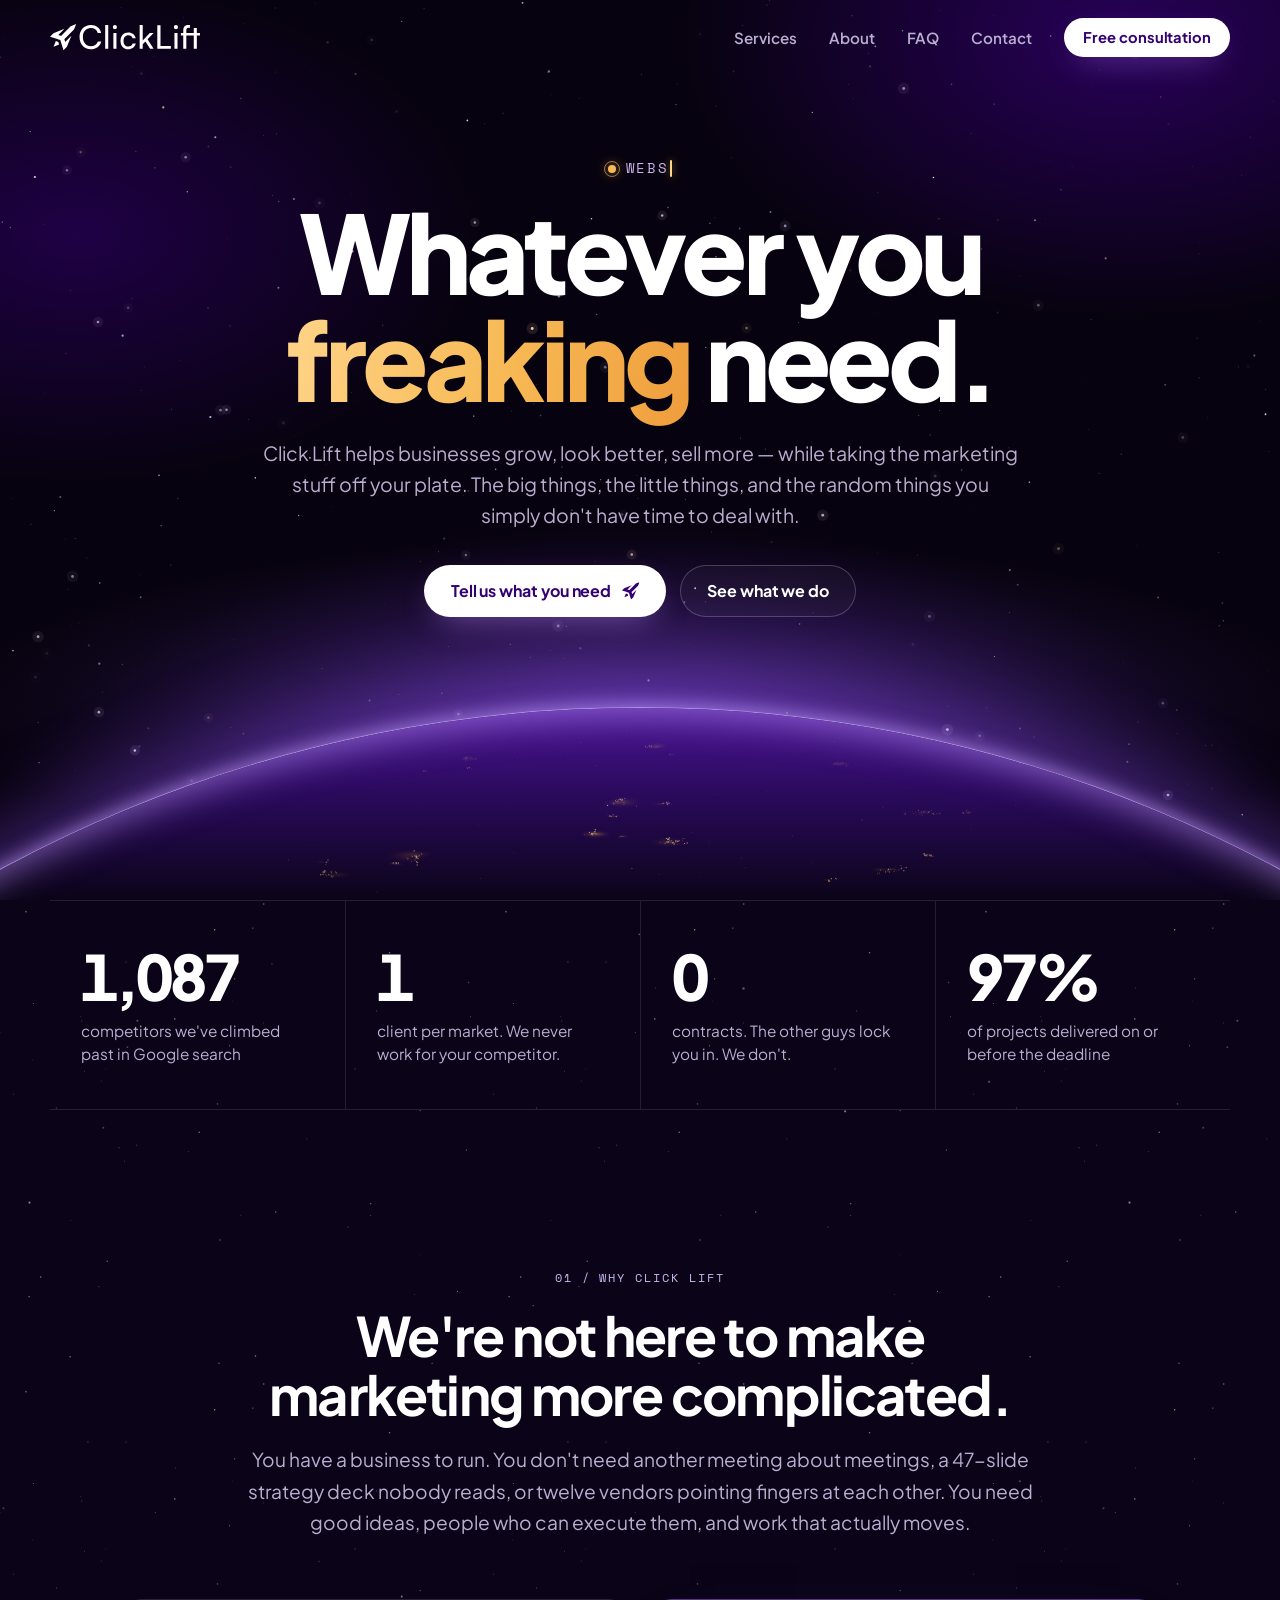
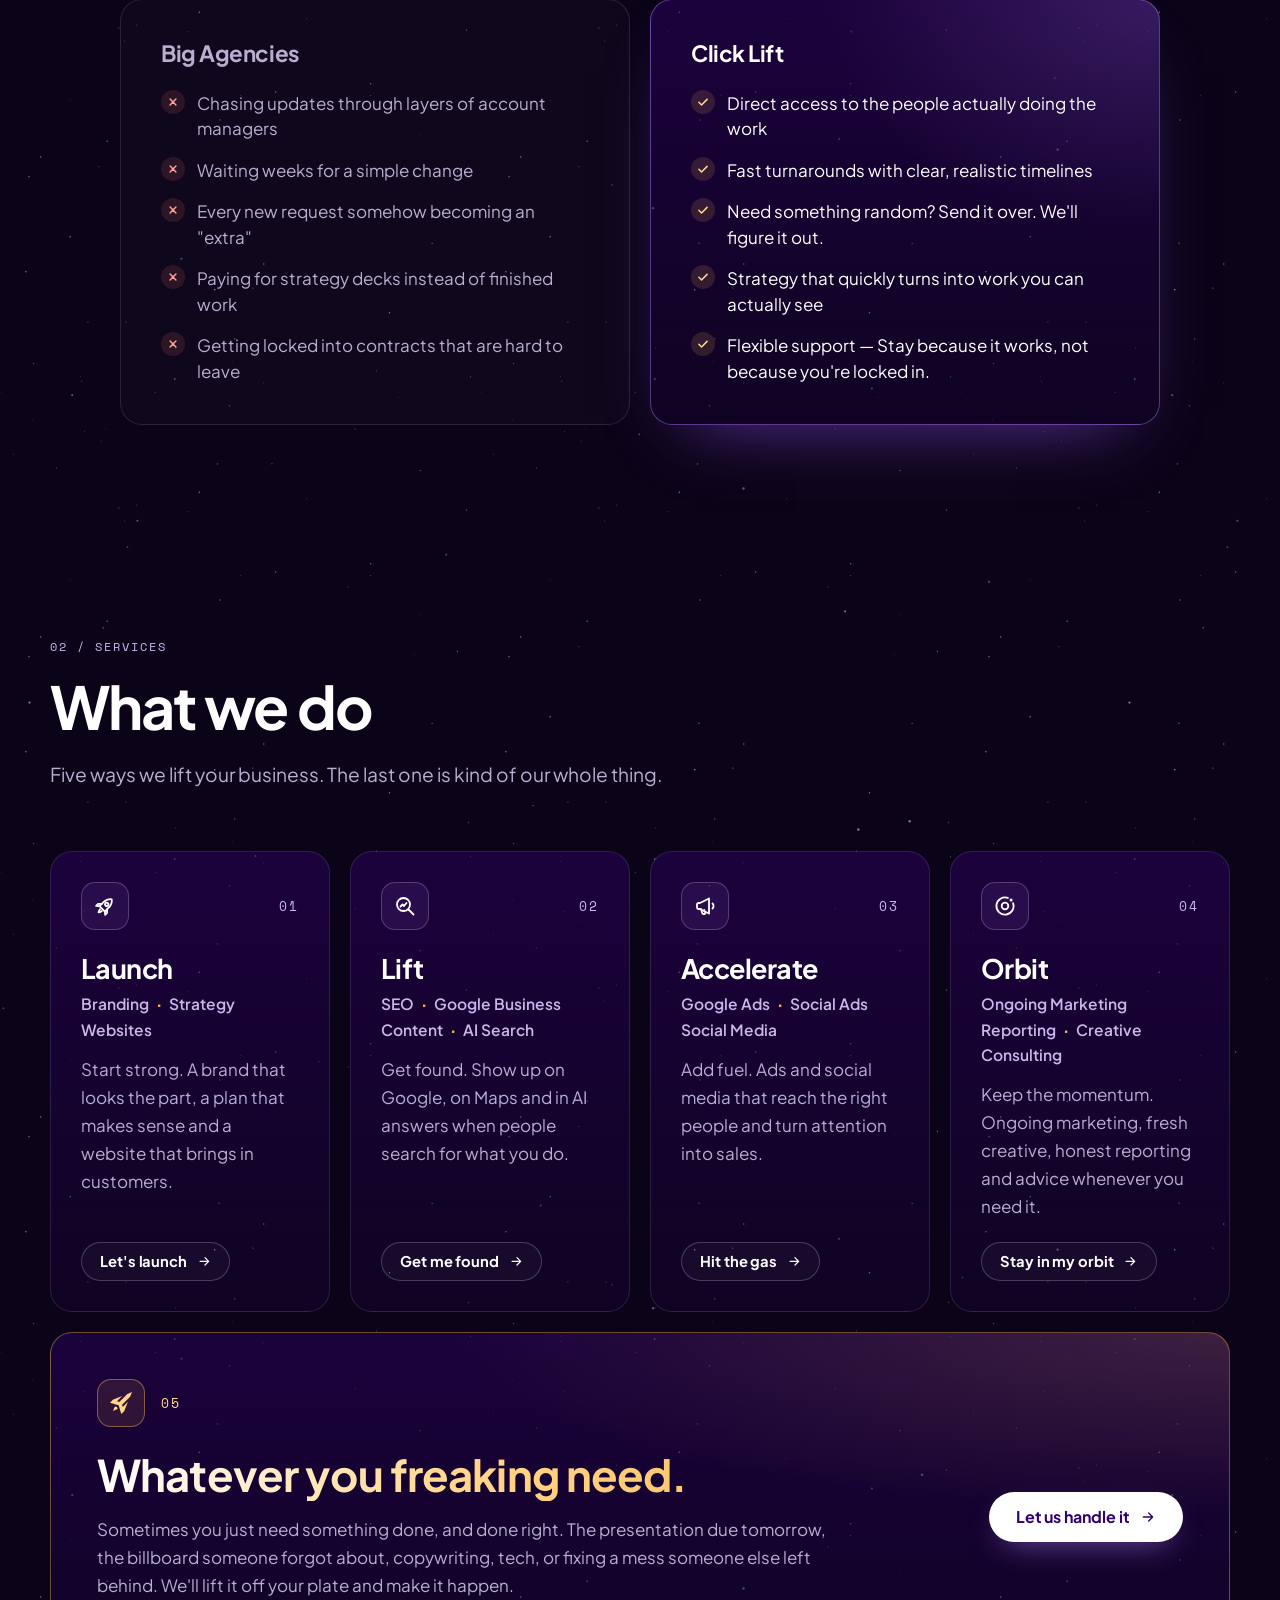
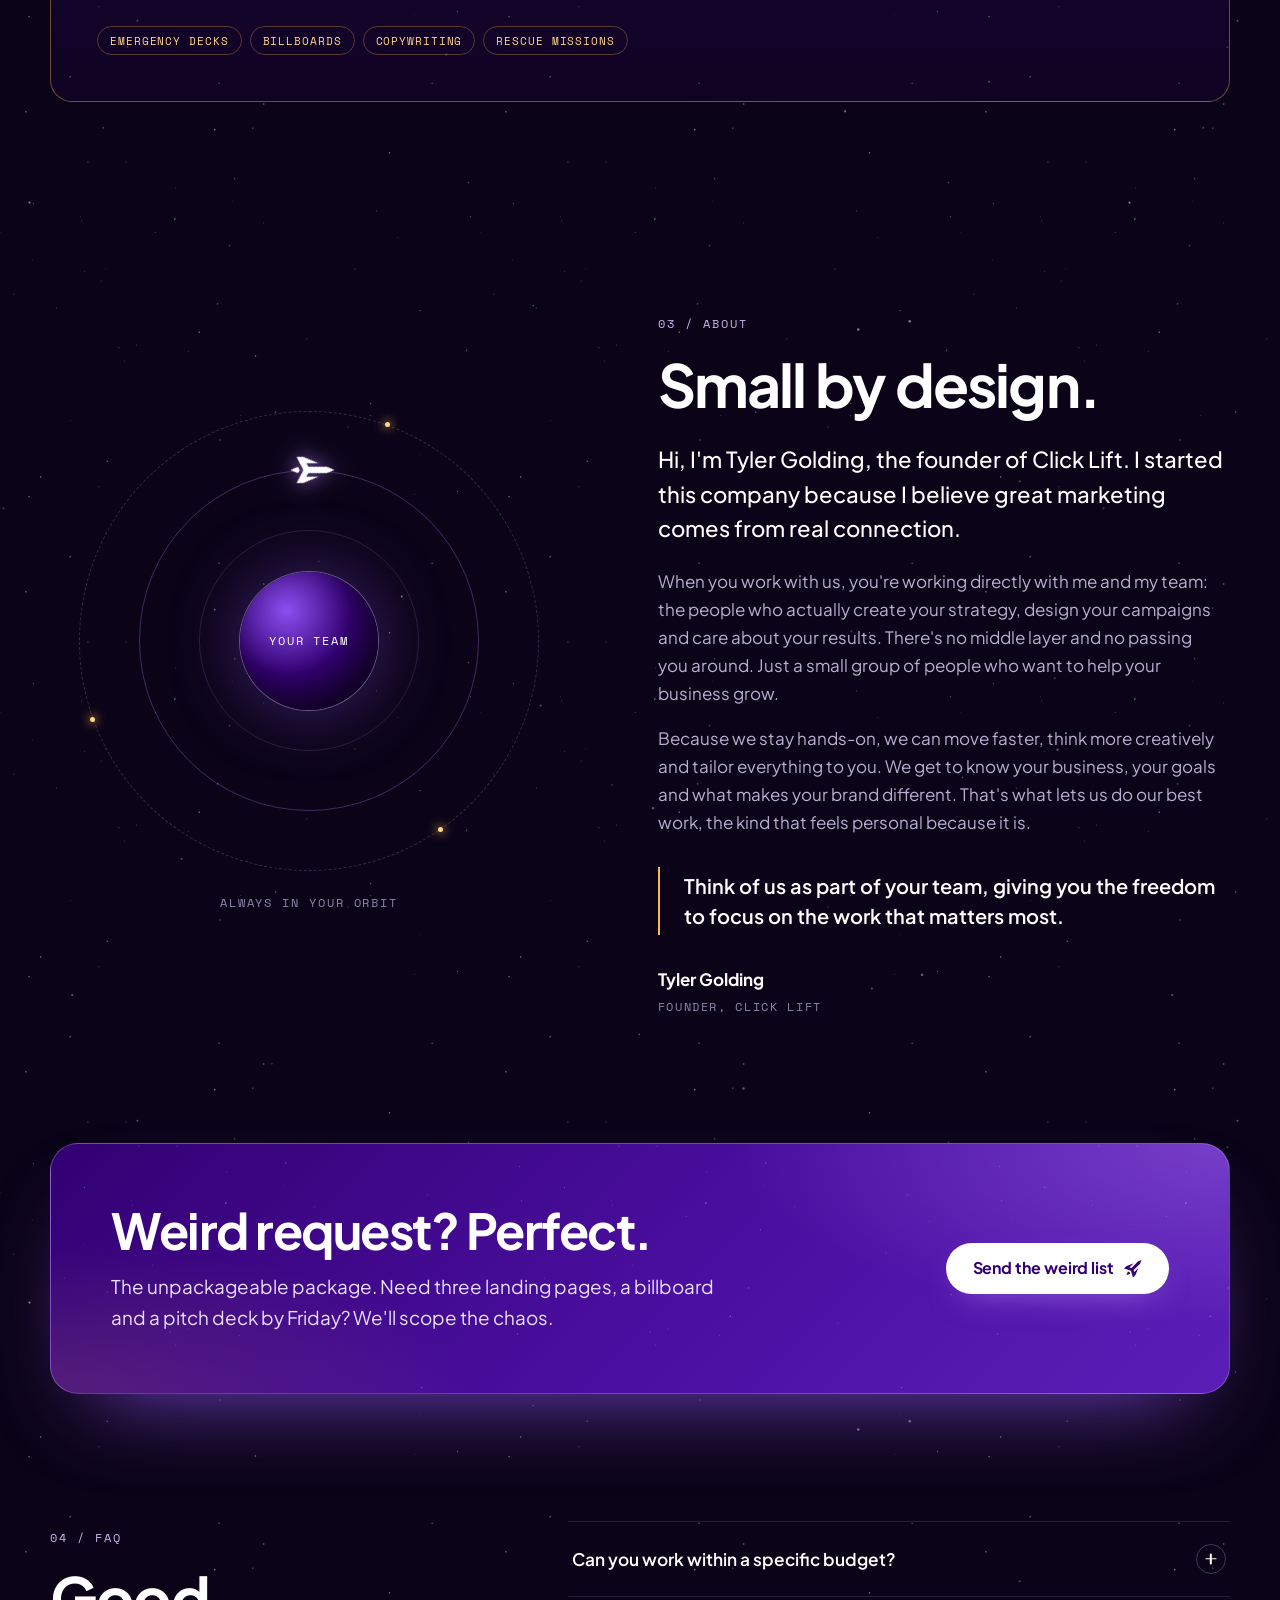
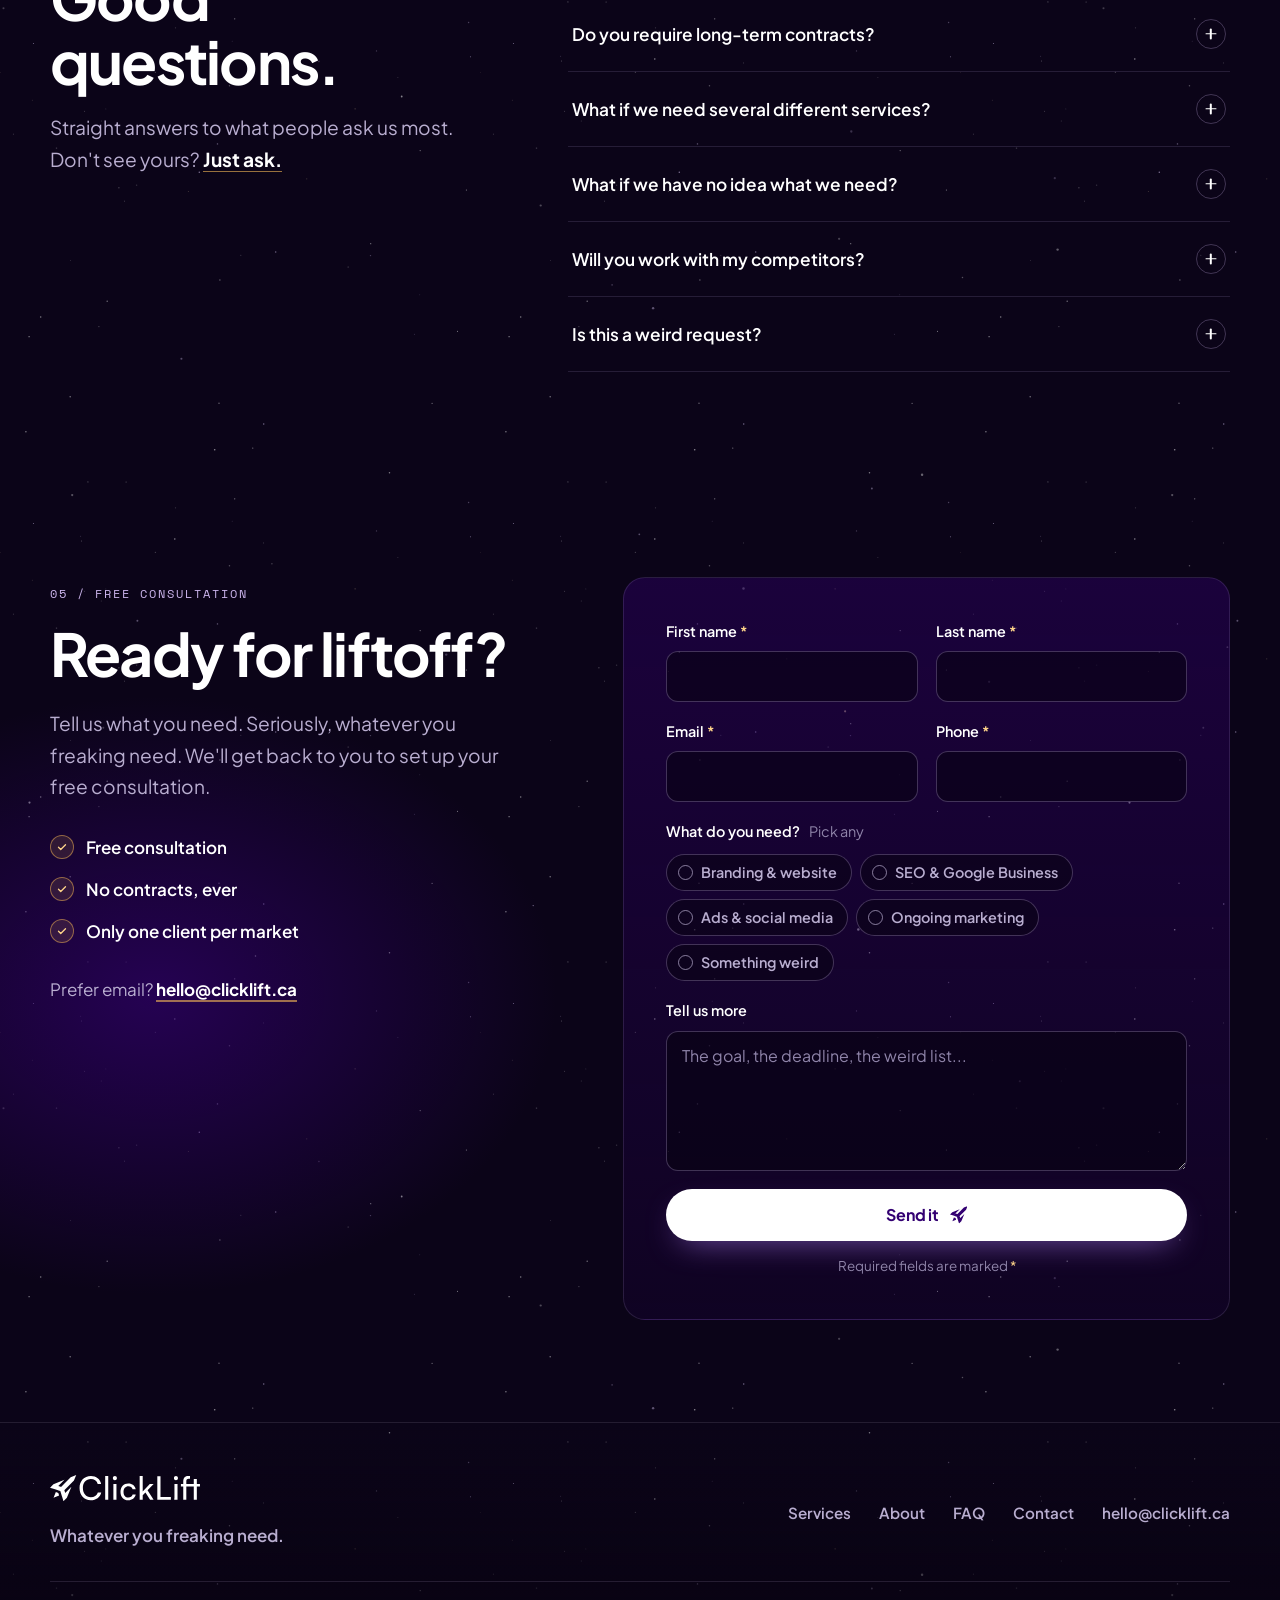
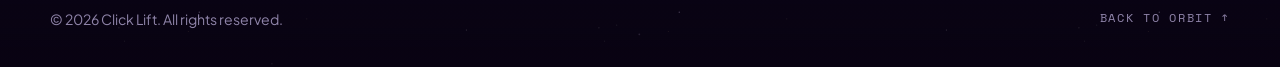
==== commit 29def757: "Add typed service line and regroup services into five areas - Hero: the top line now types out each " ====
--- a/index.html
+++ b/index.html
@@ -42,7 +42,7 @@
     "slogan": "Whatever you freaking need.",
     "description": "A small, hands-on marketing team offering SEO, ads, branding, websites, social media, creative design, and whatever you freaking need.",
     "founder": { "@type": "Person", "name": "Tyler Golding" },
-    "knowsAbout": ["Marketing", "Search engine optimization", "Google Ads", "Brand identity", "Web development", "Social media marketing", "Email marketing", "Creative design", "Copywriting"]
+    "knowsAbout": ["Website design", "Search engine optimization", "AI search optimization", "Google Ads", "Social media management", "Branding", "Logo design", "Google Business Profile optimization", "Email marketing", "Video production", "Graphic design", "Facebook and Instagram ads", "Marketing strategy", "Content marketing", "Marketing consulting"]
   }
   </script>
 </head>
@@ -60,9 +60,8 @@
     </symbol>
     <symbol id="i-arrow" viewBox="0 0 24 24" fill="none" stroke="currentColor" stroke-width="2" stroke-linecap="round" stroke-linejoin="round"><path d="M5 12h14M13 6l6 6-6 6"/></symbol>
     <symbol id="i-search" viewBox="0 0 24 24" fill="none" stroke="currentColor" stroke-width="1.8" stroke-linecap="round" stroke-linejoin="round"><circle cx="10.5" cy="10.5" r="6.5"/><path d="m15.5 15.5 5 5"/><path d="m7.5 12.5 2-2 1.5 1.5 2.5-3"/></symbol>
-    <symbol id="i-brand" viewBox="0 0 24 24" fill="none" stroke="currentColor" stroke-width="1.8" stroke-linecap="round" stroke-linejoin="round"><path d="M4.5 17.5C7 9.5 17 9.5 19.5 17.5"/><rect x="2.75" y="17.25" width="3.5" height="3.5" rx=".6"/><rect x="17.75" y="17.25" width="3.5" height="3.5" rx=".6"/><rect x="10.25" y="3.75" width="3.5" height="3.5" rx=".6"/><path d="M4 5.5h6.25M13.75 5.5H20"/></symbol>
-    <symbol id="i-code" viewBox="0 0 24 24" fill="none" stroke="currentColor" stroke-width="1.8" stroke-linecap="round" stroke-linejoin="round"><path d="m8 8-4 4 4 4M16 8l4 4-4 4M13.5 5l-3 14"/></symbol>
-    <symbol id="i-bolt" viewBox="0 0 24 24" fill="none" stroke="currentColor" stroke-width="1.8" stroke-linecap="round" stroke-linejoin="round"><path d="M13 2.5 5 13.5h6l-1 8 8-11h-6l1-8Z"/></symbol>
+    <symbol id="i-rocket" viewBox="0 0 24 24" fill="none" stroke="currentColor" stroke-width="1.8" stroke-linecap="round" stroke-linejoin="round"><g transform="rotate(45 12 12)"><path d="M12 2.5c2.8 2.1 3.8 5.3 3.8 8.5v5H8.2v-5c0-3.2 1-6.4 3.8-8.5Z"/><circle cx="12" cy="9.6" r="1.7"/><path d="M8.2 12.8 5.6 15.4v2.8l2.6-2.2M15.8 12.8l2.6 2.6v2.8l-2.6-2.2"/><path d="M10.7 17.8c.2 1.4.6 2.5 1.3 3.3.7-.8 1.1-1.9 1.3-3.3"/></g></symbol>
+    <symbol id="i-orbit" viewBox="0 0 24 24" fill="none" stroke="currentColor" stroke-width="1.8" stroke-linecap="round" stroke-linejoin="round"><circle cx="12" cy="12" r="3.3"/><path d="M20.08 9.06A8.6 8.6 0 1 1 14.94 3.92"/><circle cx="18.08" cy="5.92" r="1.5" fill="currentColor" stroke="none"/></symbol>
     <symbol id="i-megaphone" viewBox="0 0 24 24" fill="none" stroke="currentColor" stroke-width="1.8" stroke-linecap="round" stroke-linejoin="round"><path d="M4 10.5v3A1.5 1.5 0 0 0 5.5 15H7l9 4.5v-15L7 9H5.5A1.5 1.5 0 0 0 4 10.5Z"/><path d="m8 15 1.3 4.3a1 1 0 0 0 1 .7h1.2a.8.8 0 0 0 .8-1L11.2 16"/><path d="M19.5 9.5a3.5 3.5 0 0 1 0 5"/></symbol>
     <symbol id="i-check" viewBox="0 0 24 24" fill="none" stroke="currentColor" stroke-width="2.6" stroke-linecap="round" stroke-linejoin="round"><path d="m5 12.5 4.5 4.5L19 7.5"/></symbol>
     <symbol id="i-x" viewBox="0 0 24 24" fill="none" stroke="currentColor" stroke-width="2.6" stroke-linecap="round" stroke-linejoin="round"><path d="M7 7l10 10M17 7 7 17"/></symbol>
@@ -96,9 +95,14 @@
       <div class="hero-haze" aria-hidden="true"></div>
 
       <div class="container hero-content">
-        <p class="eyebrow hero-eyebrow"><span class="status-dot" aria-hidden="true"></span>Marketing &bull; Creative &bull; Websites</p>
+        <!-- Typed service line. To change the services, edit data-words (separated by |) and the matching sr-only sentence for screen readers. -->
+        <p class="eyebrow hero-eyebrow">
+          <span class="status-dot" aria-hidden="true"></span>
+          <span class="sr-only">Website Design, SEO/AIEO, Google Ads, Social Media Management, Branding, Logo Design, Google Business Profile Optimization, Email Marketing, Video Production, Graphic Design, Facebook &amp; Instagram Ads, and Marketing Strategy.</span>
+          <span class="typer" aria-hidden="true" data-typer data-words="Website Design|SEO/AIEO|Google Ads|Social Media Management|Branding|Logo Design|Google Business Profile Optimization|Email Marketing|Video Production|Graphic Design|Facebook &amp; Instagram Ads|Marketing Strategy"><span class="typer-text" data-typer-text>Website Design</span><span class="typer-caret"></span></span>
+        </p>
         <h1 class="hero-title" id="hero-title">Whatever you <span class="accent">freaking</span> need.</h1>
-        <p class="hero-sub">Click Lift helps businesses grow, look better, sell more and get the random important stuff off their plate. SEO. Ads. Branding. Websites. Social. Email. That presentation due tomorrow. The billboard someone forgot about.</p>
+        <p class="hero-sub">Click Lift helps businesses grow, look better, sell more &mdash; while taking the marketing stuff off your plate. The big things, the little things, and the random things you simply don't have time to deal with.</p>
         <div class="hero-actions">
           <a class="btn btn-primary" href="#contact">
             Tell us what you need
@@ -106,14 +110,6 @@
           </a>
           <a class="btn btn-ghost" href="#services">See what we do</a>
         </div>
-        <ul class="hero-chips" aria-label="Popular requests">
-          <li><a href="#grow"><svg aria-hidden="true" focusable="false"><use href="#i-search"/></svg>SEO &amp; Ads</a></li>
-          <li><a href="#create"><svg aria-hidden="true" focusable="false"><use href="#i-brand"/></svg>Brand identity</a></li>
-          <li><a href="#build"><svg aria-hidden="true" focusable="false"><use href="#i-code"/></svg>Web development</a></li>
-          <li><a href="#grow"><svg aria-hidden="true" focusable="false"><use href="#i-megaphone"/></svg>Social media</a></li>
-          <li><a href="#handle"><svg aria-hidden="true" focusable="false"><use href="#i-bolt"/></svg>Emergency decks</a></li>
-          <li><a href="#handle"><svg class="chip-mark" aria-hidden="true" focusable="false"><use href="#logo-mark"/></svg>Handle it</a></li>
-        </ul>
       </div>
 
       <div class="planet" aria-hidden="true">
@@ -160,90 +156,104 @@
 
         <div class="compare">
           <article class="card compare-card compare-card--old reveal">
-            <h3>The old agency theater</h3>
+            <h3>Big Agencies</h3>
             <ul class="compare-list">
-              <li><svg aria-hidden="true" focusable="false"><use href="#i-x"/></svg>Account managers relaying what a junior freelancer said</li>
-              <li><svg aria-hidden="true" focusable="false"><use href="#i-x"/></svg>Six-week waits for a simple landing page or copy edit</li>
-              <li><svg aria-hidden="true" focusable="false"><use href="#i-x"/></svg>"Out of scope" every time something urgent comes up</li>
-              <li><svg aria-hidden="true" focusable="false"><use href="#i-x"/></svg>Strategy decks full of buzzwords that gather dust</li>
-              <li><svg aria-hidden="true" focusable="false"><use href="#i-x"/></svg>Contracts that lock you in</li>
+              <li><svg aria-hidden="true" focusable="false"><use href="#i-x"/></svg>Chasing updates through layers of account managers</li>
+              <li><svg aria-hidden="true" focusable="false"><use href="#i-x"/></svg>Waiting weeks for a simple change</li>
+              <li><svg aria-hidden="true" focusable="false"><use href="#i-x"/></svg>Every new request somehow becoming an "extra"</li>
+              <li><svg aria-hidden="true" focusable="false"><use href="#i-x"/></svg>Paying for strategy decks instead of finished work</li>
+              <li><svg aria-hidden="true" focusable="false"><use href="#i-x"/></svg>Getting locked into contracts that are hard to leave</li>
             </ul>
           </article>
 
           <article class="card compare-card compare-card--new reveal" style="--delay: .1s">
-            <h3>The Click Lift reality</h3>
+            <h3>Click Lift</h3>
             <ul class="compare-list">
-              <li><svg aria-hidden="true" focusable="false"><use href="#i-check"/></svg>You work directly with Tyler and the people doing the work</li>
-              <li><svg aria-hidden="true" focusable="false"><use href="#i-check"/></svg>Deadlines that hold: 98% of projects land on or before the date</li>
-              <li><svg aria-hidden="true" focusable="false"><use href="#i-check"/></svg>A "whatever you freaking need" attitude, from a brand refresh to tomorrow morning's sales slides</li>
-              <li><svg aria-hidden="true" focusable="false"><use href="#i-check"/></svg>Strategy that turns straight into real work you can see</li>
-              <li><svg aria-hidden="true" focusable="false"><use href="#i-check"/></svg>No contracts, and only one client per market</li>
-            </ul>
-          </article>
-        </div>
-      </div>
-    </section>
-
-    <!-- Services -->
+              <li><svg aria-hidden="true" focusable="false"><use href="#i-check"/></svg>Direct access to the people actually doing the work</li>
+              <li><svg aria-hidden="true" focusable="false"><use href="#i-check"/></svg>Fast turnarounds with clear, realistic timelines</li>
+              <li><svg aria-hidden="true" focusable="false"><use href="#i-check"/></svg>Need something random? Send it over. We'll figure it out.</li>
+              <li><svg aria-hidden="true" focusable="false"><use href="#i-check"/></svg>Strategy that quickly turns into work you can actually see</li>
+              <li><svg aria-hidden="true" focusable="false"><use href="#i-check"/></svg>Flexible support &mdash; Stay because it works, not because you're locked in.</li>
+            </ul>
+          </article>
+        </div>
+      </div>
+    </section>
+
+    <!-- Services: four stages (Launch, Lift, Accelerate, Orbit) plus the catch-all.
+         Each button ticks the matching "What do you need?" option in the form (data-need = the option's value). -->
     <section class="section services" id="services" aria-labelledby="services-title">
       <div class="container">
         <header class="section-head reveal">
           <p class="eyebrow">02 / Services</p>
           <h2 id="services-title">What we do</h2>
-          <p class="section-intro">Four ways we lift your business. The last one is kind of our whole thing.</p>
+          <p class="section-intro">Five ways we lift your business. The last one is kind of our whole thing.</p>
         </header>
 
         <div class="services-grid">
-          <article class="card service reveal" id="grow">
+          <article class="card service reveal" id="launch">
+            <div class="service-top">
+              <span class="service-icon" aria-hidden="true"><svg focusable="false"><use href="#i-rocket"/></svg></span>
+              <span class="service-num" aria-hidden="true">01</span>
+            </div>
+            <h3>Launch</h3>
+            <ul class="service-list" aria-label="Launch includes">
+              <li>Branding</li><li>Strategy</li><li>Websites</li>
+            </ul>
+            <p>Start strong. A brand that looks the part, a plan that makes sense and a website that brings in customers.</p>
+            <a class="btn btn-ghost btn-small service-cta" href="#contact" data-need="Branding &amp; website">Let's launch <svg class="btn-arrow" aria-hidden="true" focusable="false"><use href="#i-arrow"/></svg></a>
+          </article>
+
+          <article class="card service reveal" id="lift" style="--delay: .06s">
             <div class="service-top">
               <span class="service-icon" aria-hidden="true"><svg focusable="false"><use href="#i-search"/></svg></span>
-              <span class="service-label">01 / 04 &middot; Grow</span>
-            </div>
-            <h3>Get found. Get seen.</h3>
-            <p>SEO, Google Ads, AI search optimization, social campaigns and email marketing. We craft strategies that reach the right audience and deliver measurable results, because growth is more than throwing money at ads.</p>
-            <ul class="tags" aria-label="Grow includes">
-              <li>SEO</li><li>Google Ads</li><li>AI search</li><li>Social</li><li>Email</li>
-            </ul>
-            <a class="btn btn-ghost btn-small service-cta" href="#contact" data-need="SEO &amp; Ads">Help me grow <svg class="btn-arrow" aria-hidden="true" focusable="false"><use href="#i-arrow"/></svg></a>
-          </article>
-
-          <article class="card service reveal" id="create" style="--delay: .08s">
+              <span class="service-num" aria-hidden="true">02</span>
+            </div>
+            <h3>Lift</h3>
+            <ul class="service-list" aria-label="Lift includes">
+              <li>SEO</li><li>Google Business</li><li>Content</li><li>AI Search</li>
+            </ul>
+            <p>Get found. Show up on Google, on Maps and in AI answers when people search for what you do.</p>
+            <a class="btn btn-ghost btn-small service-cta" href="#contact" data-need="SEO &amp; Google Business">Get me found <svg class="btn-arrow" aria-hidden="true" focusable="false"><use href="#i-arrow"/></svg></a>
+          </article>
+
+          <article class="card service reveal" id="accelerate" style="--delay: .12s">
             <div class="service-top">
-              <span class="service-icon" aria-hidden="true"><svg focusable="false"><use href="#i-brand"/></svg></span>
-              <span class="service-label">02 / 04 &middot; Create</span>
-            </div>
-            <h3>Look as good as the business actually is.</h3>
-            <p>Brand identities, ads and social visuals, video, presentations, packaging and signage. Digital or print, our work is built to engage, inspire and lift results.</p>
-            <ul class="tags" aria-label="Create includes">
-              <li>Branding</li><li>Ads &amp; social</li><li>Video</li><li>Print &amp; signage</li>
-            </ul>
-            <a class="btn btn-ghost btn-small service-cta" href="#contact" data-need="Brand identity">Make us look good <svg class="btn-arrow" aria-hidden="true" focusable="false"><use href="#i-arrow"/></svg></a>
-          </article>
-
-          <article class="card service reveal" id="build">
+              <span class="service-icon" aria-hidden="true"><svg focusable="false"><use href="#i-megaphone"/></svg></span>
+              <span class="service-num" aria-hidden="true">03</span>
+            </div>
+            <h3>Accelerate</h3>
+            <ul class="service-list" aria-label="Accelerate includes">
+              <li>Google Ads</li><li>Social Ads</li><li>Social Media</li>
+            </ul>
+            <p>Add fuel. Ads and social media that reach the right people and turn attention into sales.</p>
+            <a class="btn btn-ghost btn-small service-cta" href="#contact" data-need="Ads &amp; social media">Hit the gas <svg class="btn-arrow" aria-hidden="true" focusable="false"><use href="#i-arrow"/></svg></a>
+          </article>
+
+          <article class="card service reveal" id="orbit" style="--delay: .18s">
             <div class="service-top">
-              <span class="service-icon" aria-hidden="true"><svg focusable="false"><use href="#i-code"/></svg></span>
-              <span class="service-label">03 / 04 &middot; Build</span>
-            </div>
-            <h3>Websites with an actual job to do.</h3>
-            <p>Business websites, landing pages and conversion optimization. Good-looking sites built to get found and to turn visitors into customers, not just to sit there looking pretty.</p>
-            <ul class="tags" aria-label="Build includes">
-              <li>Websites</li><li>Landing pages</li><li>Conversion</li><li>SEO-ready</li>
-            </ul>
-            <a class="btn btn-ghost btn-small service-cta" href="#contact" data-need="Website">Let's build together <svg class="btn-arrow" aria-hidden="true" focusable="false"><use href="#i-arrow"/></svg></a>
-          </article>
-
-          <article class="card service service-feature reveal" id="handle" style="--delay: .08s">
+              <span class="service-icon" aria-hidden="true"><svg focusable="false"><use href="#i-orbit"/></svg></span>
+              <span class="service-num" aria-hidden="true">04</span>
+            </div>
+            <h3>Orbit</h3>
+            <ul class="service-list" aria-label="Orbit includes">
+              <li>Ongoing Marketing</li><li>Reporting</li><li>Creative</li><li>Consulting</li>
+            </ul>
+            <p>Keep the momentum. Ongoing marketing, fresh creative, honest reporting and advice whenever you need it.</p>
+            <a class="btn btn-ghost btn-small service-cta" href="#contact" data-need="Ongoing marketing">Stay in my orbit <svg class="btn-arrow" aria-hidden="true" focusable="false"><use href="#i-arrow"/></svg></a>
+          </article>
+
+          <article class="card service service-feature reveal" id="whatever">
             <div class="service-top">
               <span class="service-icon" aria-hidden="true"><svg class="service-icon-mark" focusable="false"><use href="#logo-mark"/></svg></span>
-              <span class="service-label">04 / 04 &middot; Handle it</span>
+              <span class="service-num" aria-hidden="true">05</span>
             </div>
             <h3>Whatever you freaking need.</h3>
             <p>Sometimes you just need something done, and done right. The presentation due tomorrow, the billboard someone forgot about, copywriting, tech, or fixing a mess someone else left behind. We'll lift it off your plate and make it happen.</p>
-            <ul class="tags" aria-label="Handle it includes">
+            <ul class="tags" aria-label="Whatever you freaking need includes">
               <li>Emergency decks</li><li>Billboards</li><li>Copywriting</li><li>Rescue missions</li>
             </ul>
-            <a class="btn btn-primary btn-small service-cta" href="#contact" data-need="Something weird">Let us handle it <svg class="btn-arrow" aria-hidden="true" focusable="false"><use href="#i-arrow"/></svg></a>
+            <a class="btn btn-primary service-cta" href="#contact" data-need="Something weird">Let us handle it <svg class="btn-arrow" aria-hidden="true" focusable="false"><use href="#i-arrow"/></svg></a>
           </article>
         </div>
       </div>
@@ -389,11 +399,10 @@
             <fieldset class="needs">
               <legend>What do you need? <span class="legend-hint">Pick any</span></legend>
               <div class="needs-options">
-                <label class="need"><input type="checkbox" name="needs" value="SEO &amp; Ads"><span>SEO &amp; Ads</span></label>
-                <label class="need"><input type="checkbox" name="needs" value="Brand identity"><span>Brand identity</span></label>
-                <label class="need"><input type="checkbox" name="needs" value="Website"><span>Website</span></label>
-                <label class="need"><input type="checkbox" name="needs" value="Social media"><span>Social media</span></label>
-                <label class="need"><input type="checkbox" name="needs" value="Emergency deck"><span>Emergency deck</span></label>
+                <label class="need"><input type="checkbox" name="needs" value="Branding &amp; website"><span>Branding &amp; website</span></label>
+                <label class="need"><input type="checkbox" name="needs" value="SEO &amp; Google Business"><span>SEO &amp; Google Business</span></label>
+                <label class="need"><input type="checkbox" name="needs" value="Ads &amp; social media"><span>Ads &amp; social media</span></label>
+                <label class="need"><input type="checkbox" name="needs" value="Ongoing marketing"><span>Ongoing marketing</span></label>
                 <label class="need"><input type="checkbox" name="needs" value="Something weird"><span>Something weird</span></label>
               </div>
             </fieldset>
--- a/css/styles.css
+++ b/css/styles.css
@@ -436,6 +436,32 @@
   80%, 100% { transform: scale(2.2); opacity: 0; }
 }
 
+/* Typed service line: types one service at a time, like a terminal.
+   The gold caret stays solid while typing and blinks while it waits. */
+.hero-eyebrow {
+  font-size: clamp(0.62rem, 3.1vw, 0.86rem); /* longest service still fits one line on a phone */
+  letter-spacing: 0.12em;
+}
+.typer {
+  display: inline-flex;
+  align-items: center;
+  height: 1.4em; /* same height with or without text, so nothing below jumps */
+  white-space: nowrap;
+}
+.js .typer:not(.is-ready) .typer-text { visibility: hidden; }
+.typer-caret {
+  flex: none;
+  width: 2px;
+  height: 1.25em;
+  margin-left: 0.1em;
+  border-radius: 1px;
+  background: var(--gold-soft);
+  box-shadow: 0 0 8px rgba(247, 185, 85, 0.7);
+  animation: caret-blink 1.1s steps(1, end) infinite;
+}
+.typer.is-typing .typer-caret { animation: none; }
+@keyframes caret-blink { 50% { opacity: 0; } }
+
 .hero-title {
   max-width: 12ch;
   margin-bottom: 26px;
@@ -465,41 +491,6 @@
   justify-content: center;
   gap: 14px;
 }
-
-.hero-chips {
-  display: flex;
-  flex-wrap: wrap;
-  justify-content: center;
-  gap: 10px;
-  max-width: 1040px;
-  margin: 38px 0 0;
-  padding: 0;
-  list-style: none;
-}
-.hero-chips a {
-  display: inline-flex;
-  align-items: center;
-  gap: 8px;
-  padding: 9px 15px 9px 12px;
-  border: 1px solid var(--line-strong);
-  border-radius: 999px;
-  background: rgba(51, 0, 114, 0.38);
-  -webkit-backdrop-filter: blur(6px);
-  backdrop-filter: blur(6px);
-  color: #fff;
-  font-size: 0.9rem;
-  font-weight: 600;
-  line-height: 1.2;
-  text-decoration: none;
-  transition: transform 0.3s var(--ease), border-color 0.25s ease, background-color 0.25s ease;
-}
-.hero-chips a:hover {
-  transform: translateY(-2px);
-  border-color: rgba(204, 181, 237, 0.55);
-  background: rgba(91, 31, 184, 0.5);
-}
-.hero-chips svg { width: 16px; height: 16px; color: var(--lilac-soft); }
-.hero-chips .chip-mark { fill: currentColor; color: var(--gold-soft); }
 
 /* Planet horizon (a nod to the Earth-from-orbit brand photo) */
 .planet {
@@ -540,15 +531,12 @@
 .js .hero-content > :nth-child(2) { animation-delay: 0.08s; }
 .js .hero-content > :nth-child(3) { animation-delay: 0.16s; }
 .js .hero-content > :nth-child(4) { animation-delay: 0.24s; }
-.js .hero-content > :nth-child(5) { animation-delay: 0.32s; }
 @keyframes rise { to { opacity: 1; transform: none; } }
 
 @media (max-width: 520px) {
   .hero { --planet-h: 100px; }
   .hero-actions { flex-direction: column; align-items: stretch; width: 100%; max-width: 360px; }
   .hero-actions .btn { justify-content: center; }
-  .hero-chips { gap: 8px; margin-top: 30px; }
-  .hero-chips a { padding: 8px 12px 8px 10px; font-size: 0.84rem; }
 }
 
 /* ---------- Stats ---------- */
@@ -685,18 +673,26 @@
 
 /* ---------- Services ---------- */
 
+/* Four stages (Launch, Lift, Accelerate, Orbit) side by side on wide screens,
+   2 x 2 on tablets, stacked on phones. The fifth card always spans the full width. */
 .services-grid {
   display: grid;
   grid-template-columns: repeat(2, minmax(0, 1fr));
   gap: 20px;
 }
+@media (min-width: 1180px) {
+  .services-grid { grid-template-columns: repeat(4, minmax(0, 1fr)); }
+}
+@media (max-width: 639px) {
+  .services-grid { grid-template-columns: 1fr; }
+}
 
 .service {
   position: relative;
   display: flex;
   flex-direction: column;
   gap: 14px;
-  padding: clamp(28px, 3.4vw, 42px);
+  padding: clamp(24px, 2.4vw, 30px);
   overflow: hidden;
   transition: transform 0.4s var(--ease), border-color 0.4s ease, box-shadow 0.4s ease;
 }
@@ -705,15 +701,15 @@
   border-color: rgba(173, 123, 244, 0.42);
   box-shadow: 0 24px 60px -30px rgba(140, 80, 240, 0.55);
 }
-.service h3 { font-size: clamp(1.45rem, 2.3vw, 1.85rem); }
-.service p { margin: 0; }
+.service h3 { font-size: clamp(1.6rem, 2.1vw, 1.9rem); }
+.service p { margin: 0 0 8px; }
 
 .service-top {
   display: flex;
   align-items: center;
   justify-content: space-between;
   gap: 12px;
-  margin-bottom: 10px;
+  margin-bottom: 8px;
 }
 
 .service-icon {
@@ -729,12 +725,38 @@
 .service-icon svg { width: 24px; height: 24px; }
 .service-icon .service-icon-mark { width: 22px; height: 22px; fill: currentColor; }
 
-.service-label {
+.service-num {
   font-family: var(--font-mono);
-  font-size: 0.74rem;
+  font-size: 0.8rem;
   letter-spacing: 0.14em;
-  text-transform: uppercase;
   color: var(--lilac-soft);
+}
+
+/* What's in each stage, e.g. "Branding / Strategy / Websites" with gold dots between.
+   Every item gets a dot in front of it. The list is pulled left by one dot and clipped,
+   so the dot that would start each line is hidden and no line starts or ends with a dot. */
+.service-list {
+  --dot: 1.3em;
+  display: flex;
+  flex-wrap: wrap;
+  row-gap: 2px;
+  margin: -6px 0 0 calc(var(--dot) * -1);
+  padding: 0;
+  list-style: none;
+  clip-path: inset(0 0 0 var(--dot));
+  color: var(--lilac-soft);
+  font-size: 0.97rem;
+  font-weight: 600;
+  line-height: 1.5;
+}
+.service-list li { white-space: nowrap; }
+.service-list li::before {
+  content: "\00B7";
+  display: inline-block;
+  width: var(--dot);
+  text-align: center;
+  color: var(--gold);
+  font-weight: 800;
 }
 
 .tags {
@@ -757,10 +779,12 @@
   text-transform: uppercase;
 }
 
-.service-cta { align-self: flex-start; margin-top: 10px; }
-
-/* The fourth service is the slogan, so it gets the gold treatment */
+/* Buttons sit at the bottom so they line up across a row */
+.service-cta { align-self: flex-start; margin-top: auto; }
+
+/* The fifth card is the slogan, so it gets the gold treatment and the full width */
 .service-feature {
+  grid-column: 1 / -1;
   border-color: rgba(247, 185, 85, 0.4);
   background:
     radial-gradient(120% 90% at 100% 0%, rgba(247, 185, 85, 0.16), transparent 55%),
@@ -771,6 +795,7 @@
   box-shadow: 0 24px 60px -30px rgba(247, 185, 85, 0.45);
 }
 .service-feature h3 {
+  font-size: clamp(1.9rem, 3.4vw, 2.8rem);
   background: linear-gradient(100deg, #fff 0%, var(--gold-soft) 45%, var(--gold) 100%);
   -webkit-background-clip: text;
   background-clip: text;
@@ -781,11 +806,23 @@
   background: rgba(247, 185, 85, 0.1);
   color: var(--gold-soft);
 }
-.service-feature .service-label { color: var(--gold-soft); }
+.service-feature .service-num { color: var(--gold-soft); }
 .service-feature .tags li { color: var(--gold-soft); border-color: rgba(247, 185, 85, 0.3); }
 
-@media (max-width: 820px) {
-  .services-grid { grid-template-columns: 1fr; }
+/* Wide screens: copy on the left, button on the right */
+@media (min-width: 900px) {
+  .service-feature {
+    display: grid;
+    grid-template-columns: minmax(0, 1fr) auto;
+    align-items: center;
+    column-gap: clamp(32px, 5vw, 72px);
+    padding: clamp(32px, 3.6vw, 48px);
+  }
+  .service-feature > * { grid-column: 1; }
+  .service-feature .service-top { justify-content: flex-start; gap: 16px; }
+  .service-feature p { max-width: 62ch; }
+  .service-feature .tags { margin-top: 0; padding-top: 4px; }
+  .service-feature .service-cta { grid-column: 2; grid-row: 1 / span 4; align-self: center; margin: 0; }
 }
 
 /* ---------- About ---------- */
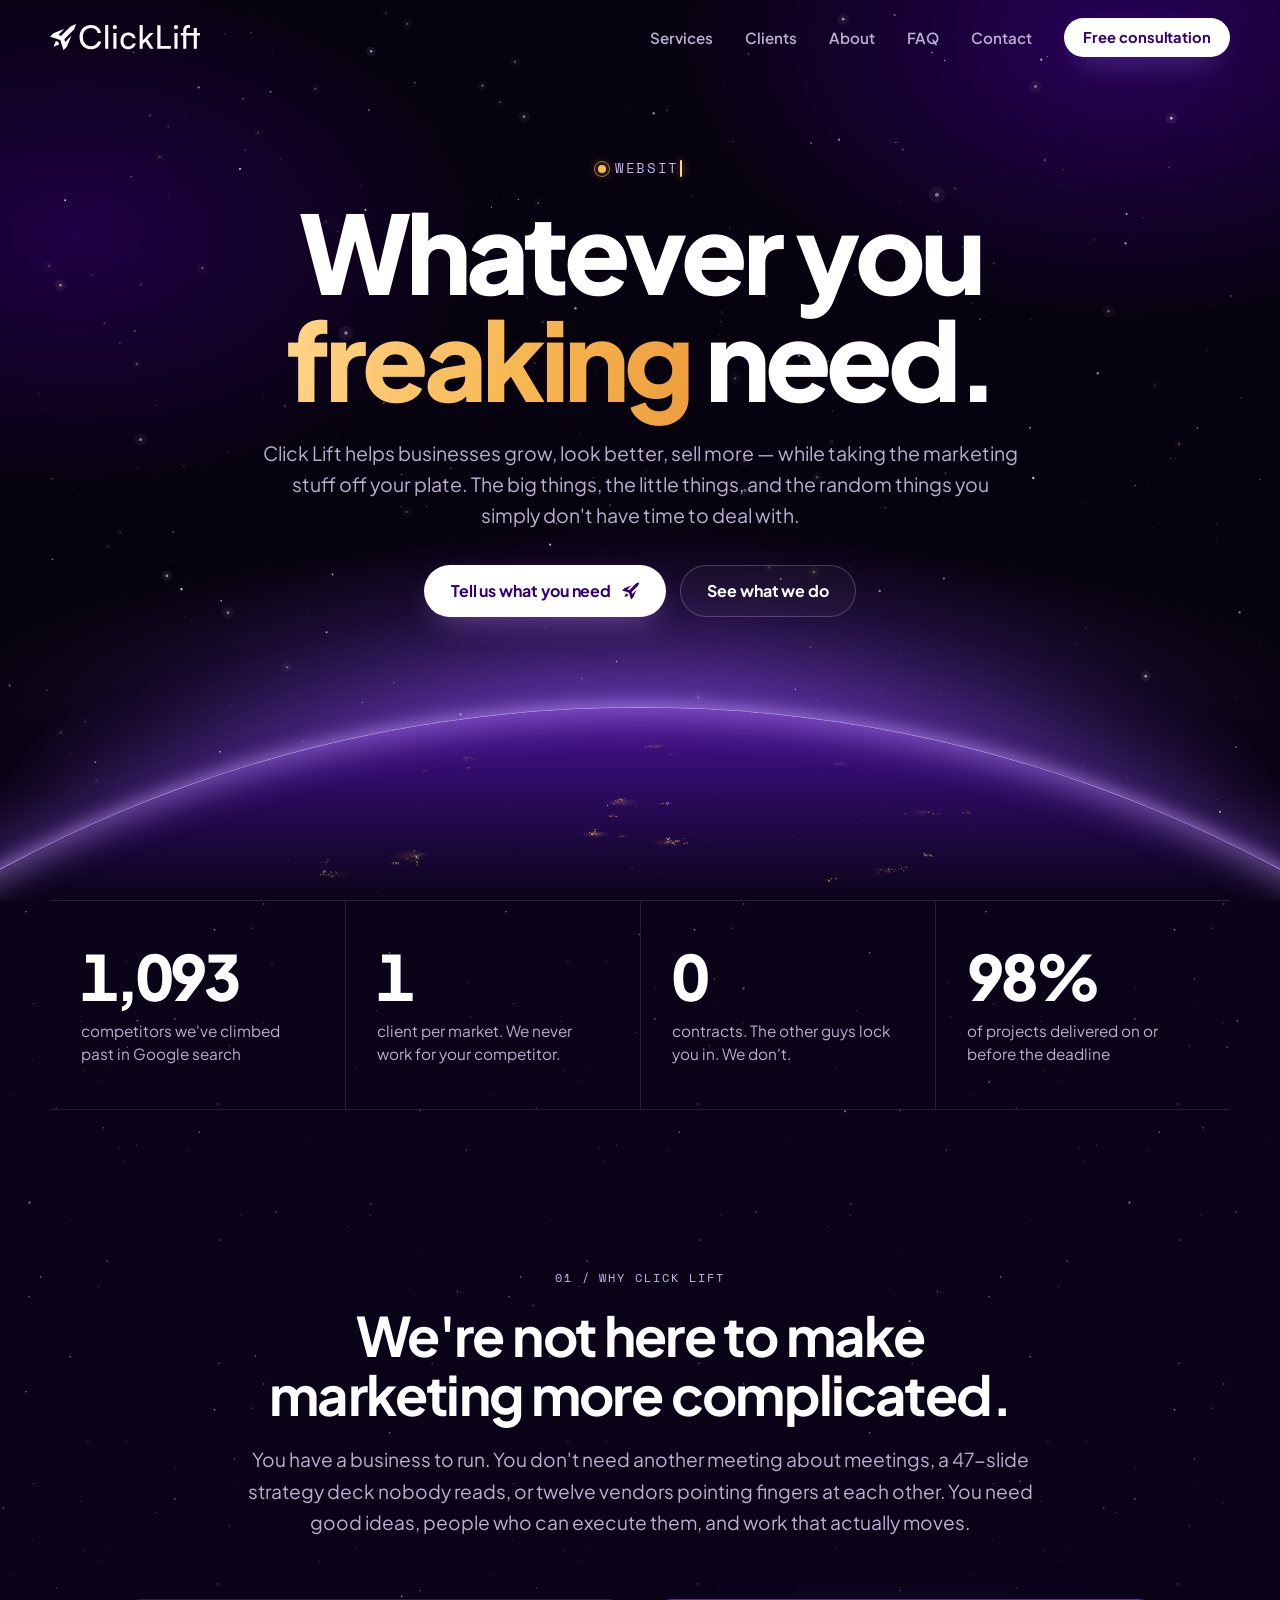
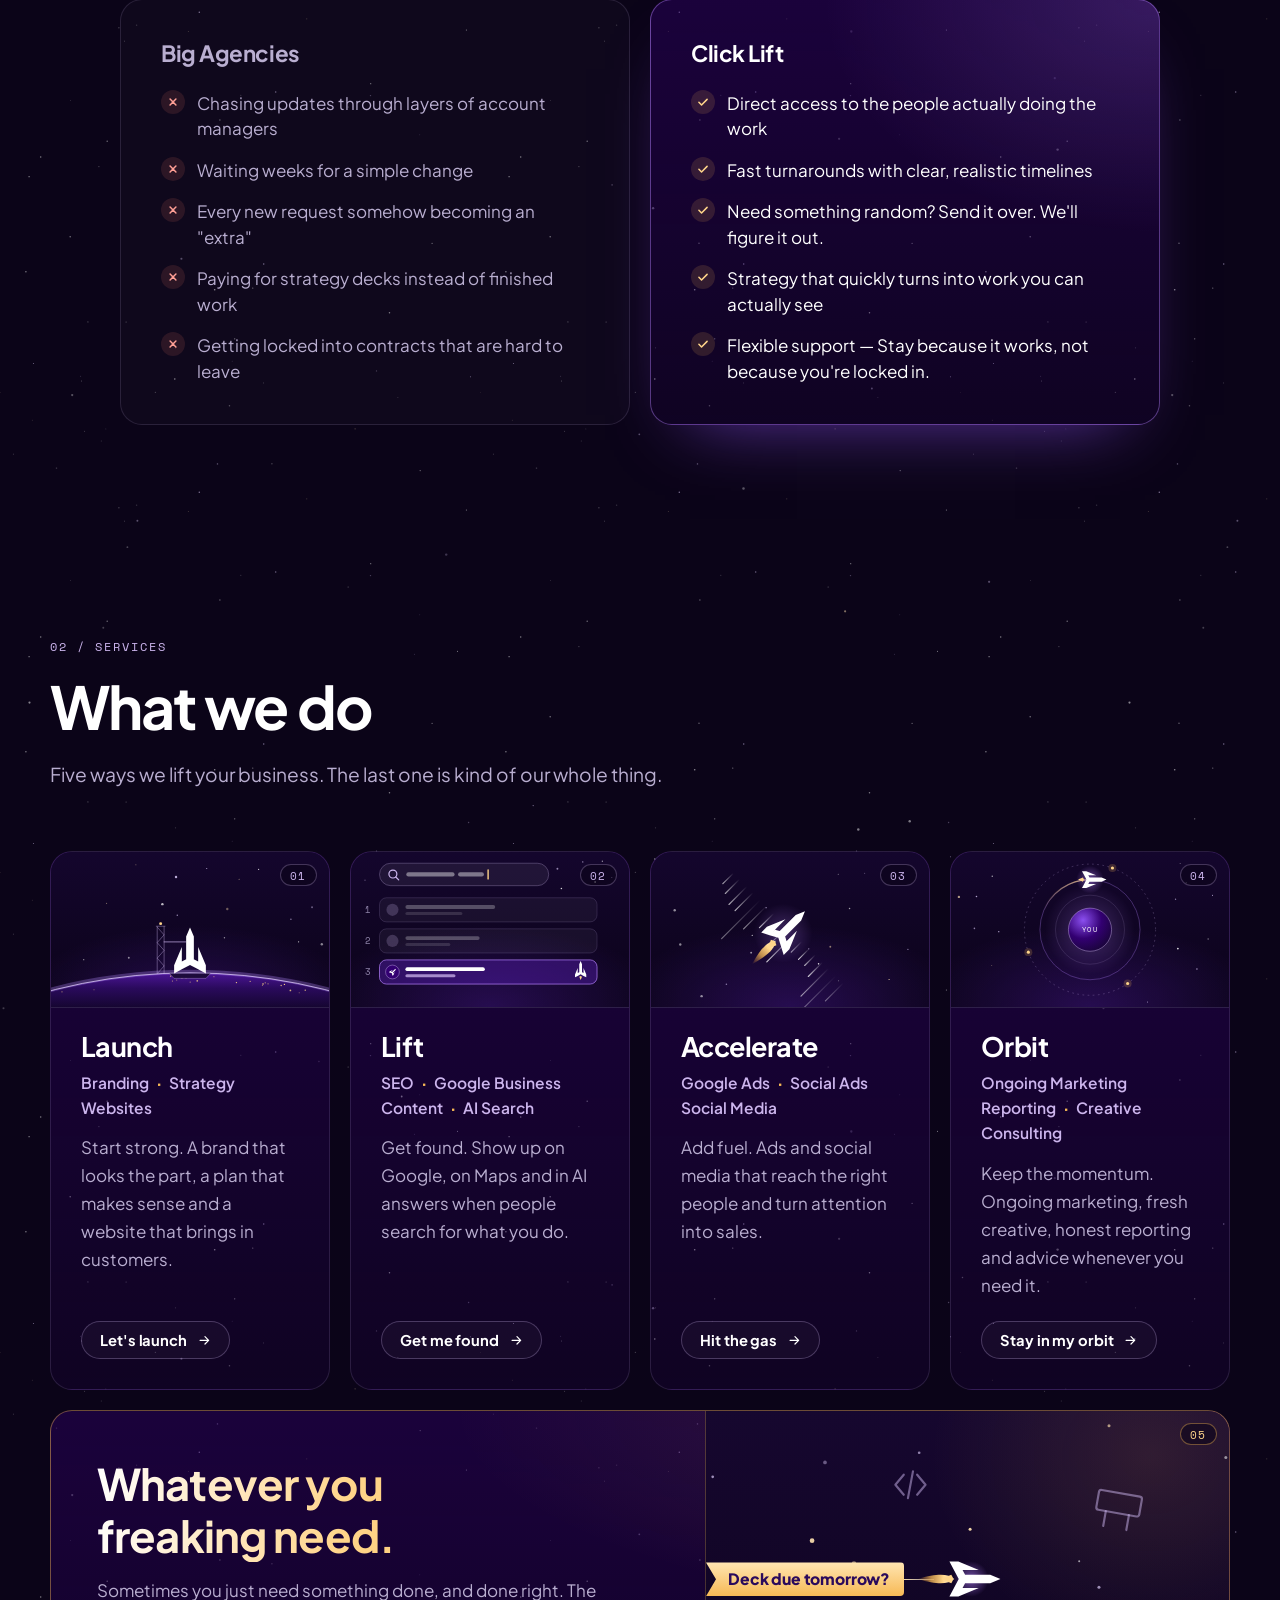
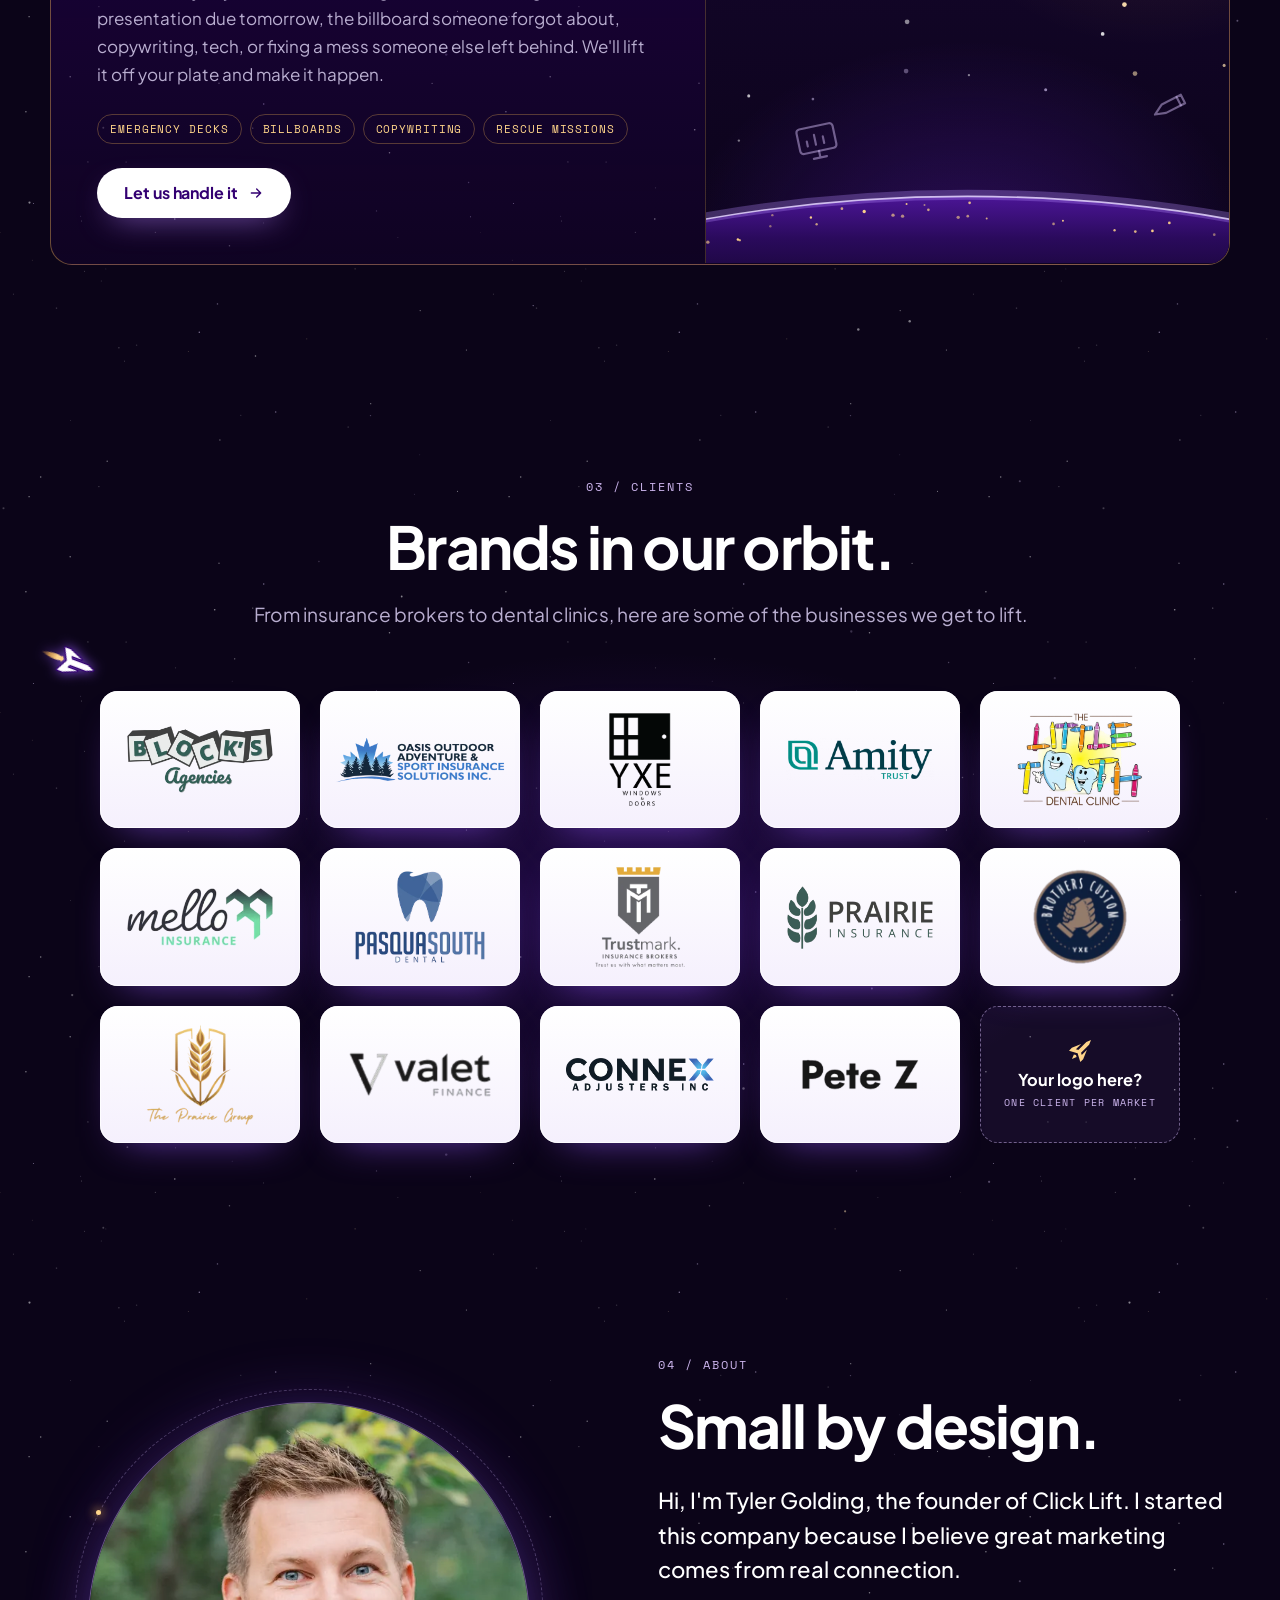
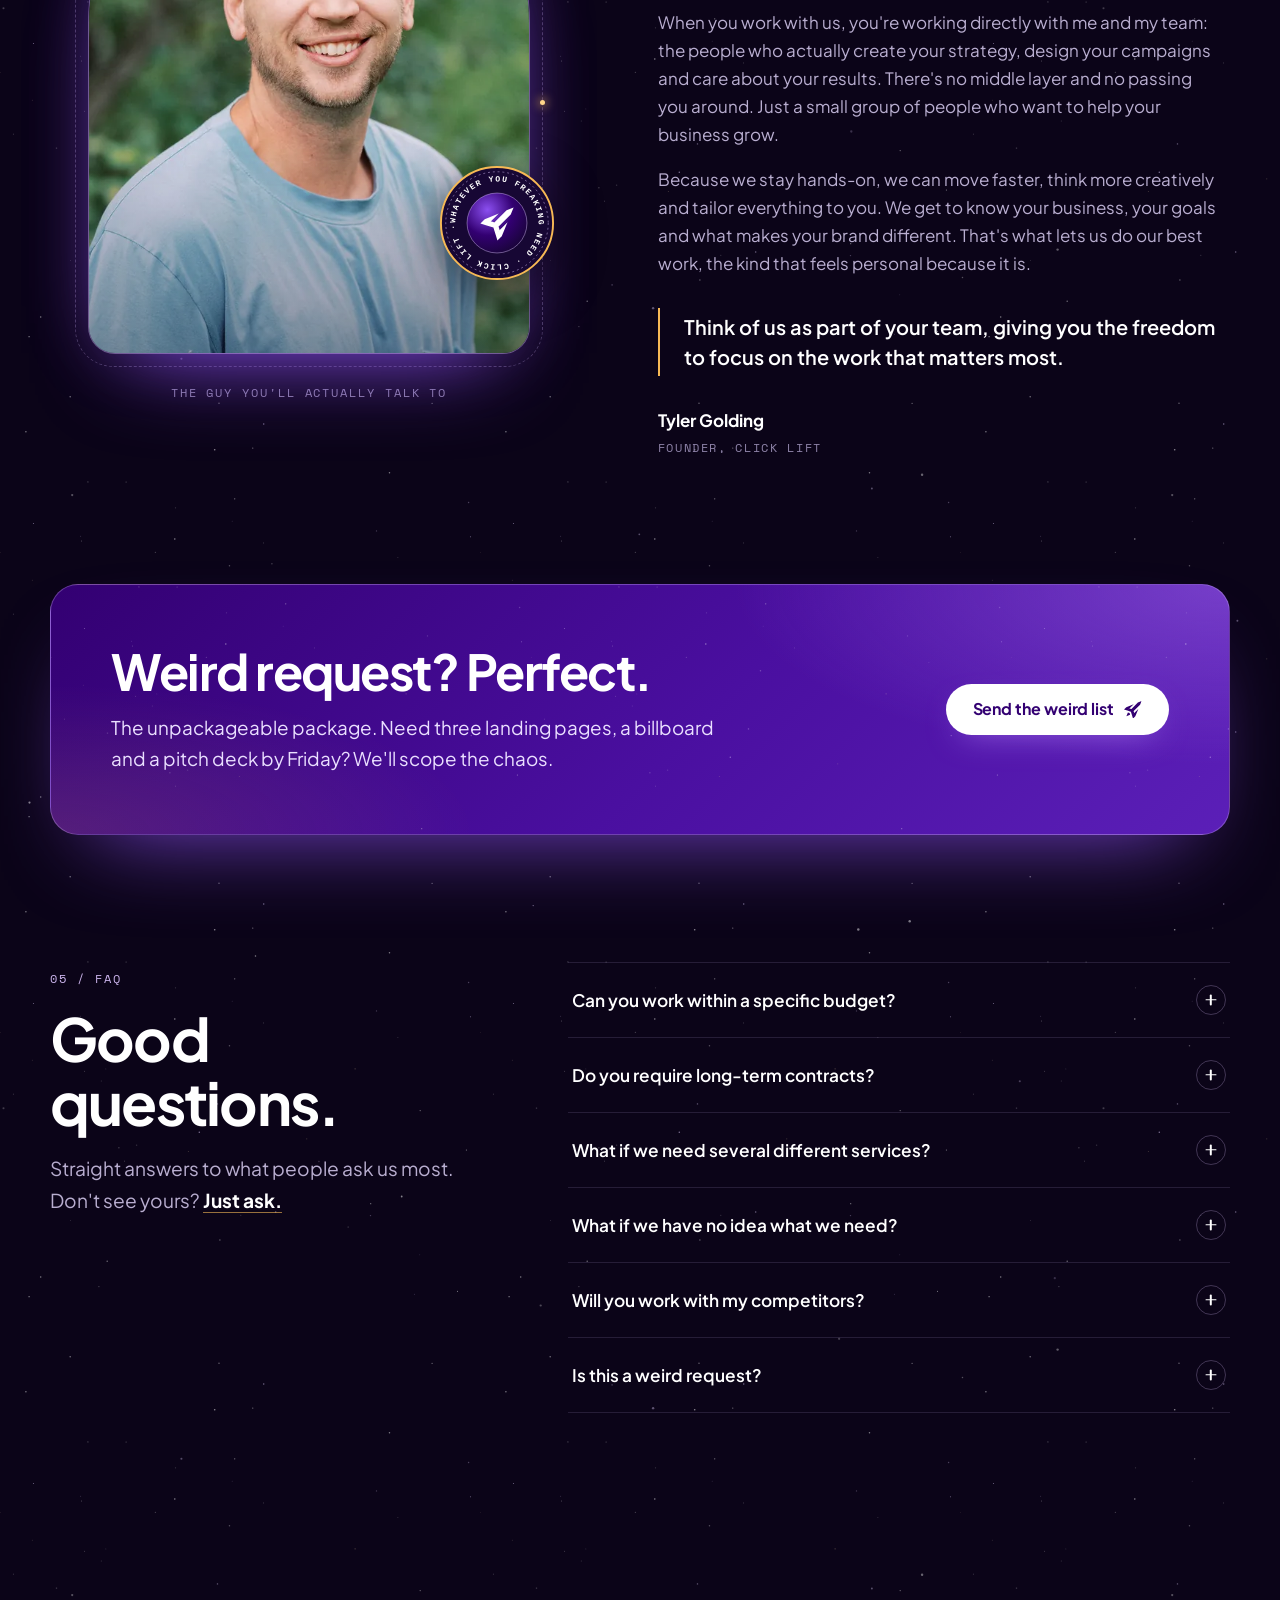
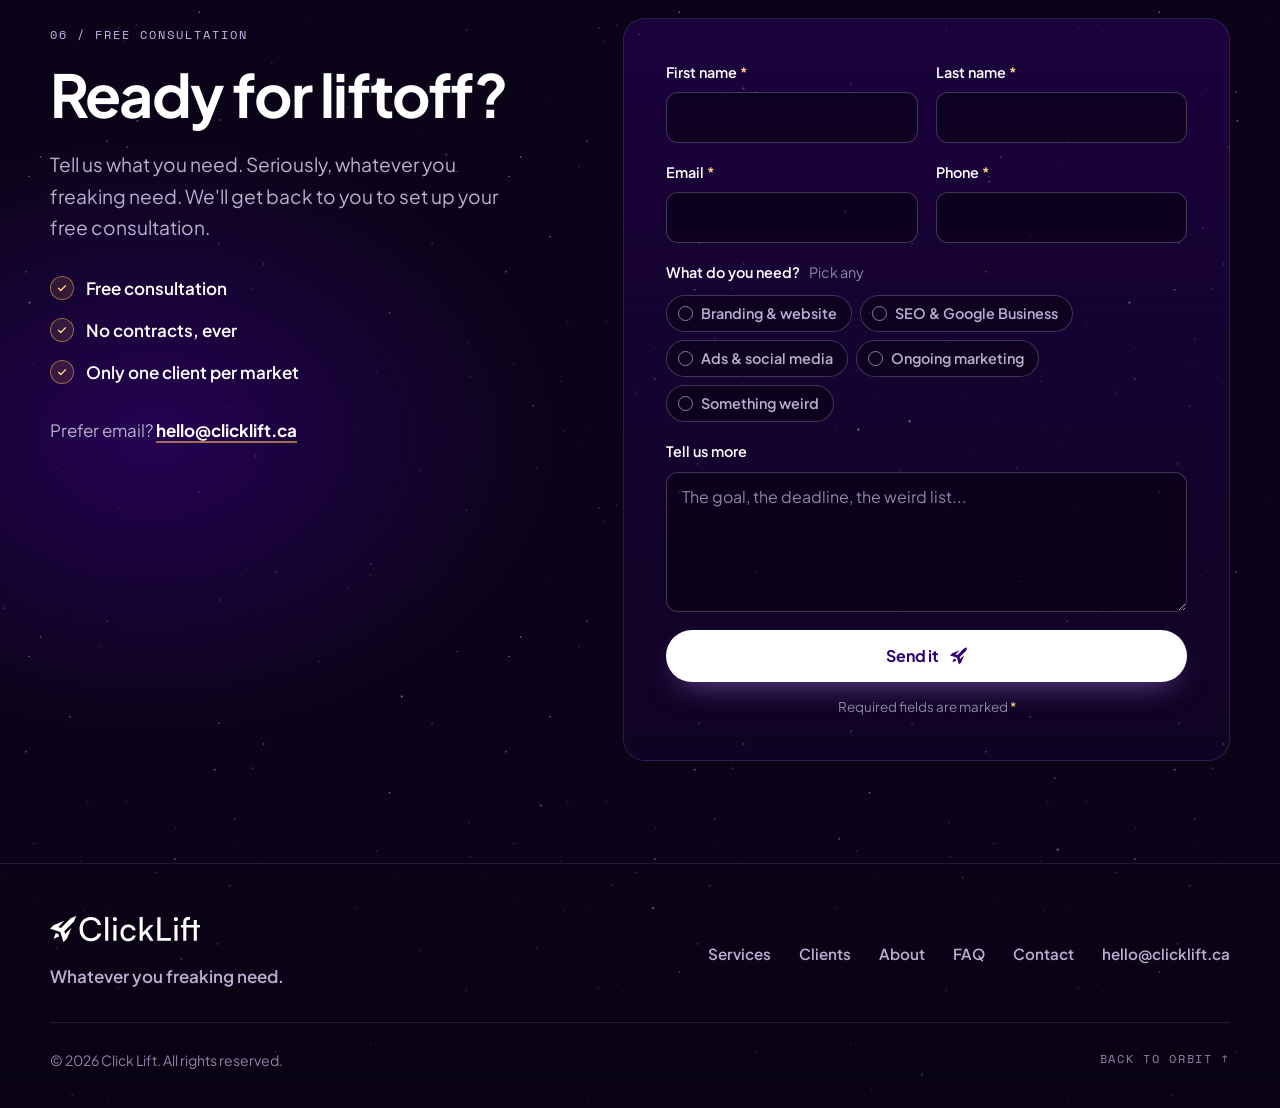
==== commit 6612205a: "Add service animations, a clients section and Tyler's photo - Each service card opens with a small a" ====
--- a/index.html
+++ b/index.html
@@ -41,7 +41,7 @@
     "email": "hello@clicklift.ca",
     "slogan": "Whatever you freaking need.",
     "description": "A small, hands-on marketing team offering SEO, ads, branding, websites, social media, creative design, and whatever you freaking need.",
-    "founder": { "@type": "Person", "name": "Tyler Golding" },
+    "founder": { "@type": "Person", "name": "Tyler Golding", "image": "https://clicklift.ca/assets/tyler-golding-900.jpg" },
     "knowsAbout": ["Website design", "Search engine optimization", "AI search optimization", "Google Ads", "Social media management", "Branding", "Logo design", "Google Business Profile optimization", "Email marketing", "Video production", "Graphic design", "Facebook and Instagram ads", "Marketing strategy", "Content marketing", "Marketing consulting"]
   }
   </script>
@@ -59,12 +59,49 @@
       <path d="M92.42 164.64 L166.01 91.05 L130.84 176.87 L104.38 203.33ZM38.69 110.91 L0 98.95 L26.46 72.48 L112.28 37.32ZM203.33 0 L185.74 42.91 L85.71 142.94 L79.74 123.59 L60.39 117.61 L160.42 17.59ZM64.44 138.89 L70.41 158.22 L27.37 175.95 L45.1 132.91ZM92.42 164.64 L79.74 123.59 L38.69 110.91 L64.24 85.36 L105.29 98.04 L117.97 139.09Z"/>
     </symbol>
     <symbol id="i-arrow" viewBox="0 0 24 24" fill="none" stroke="currentColor" stroke-width="2" stroke-linecap="round" stroke-linejoin="round"><path d="M5 12h14M13 6l6 6-6 6"/></symbol>
-    <symbol id="i-search" viewBox="0 0 24 24" fill="none" stroke="currentColor" stroke-width="1.8" stroke-linecap="round" stroke-linejoin="round"><circle cx="10.5" cy="10.5" r="6.5"/><path d="m15.5 15.5 5 5"/><path d="m7.5 12.5 2-2 1.5 1.5 2.5-3"/></symbol>
-    <symbol id="i-rocket" viewBox="0 0 24 24" fill="none" stroke="currentColor" stroke-width="1.8" stroke-linecap="round" stroke-linejoin="round"><g transform="rotate(45 12 12)"><path d="M12 2.5c2.8 2.1 3.8 5.3 3.8 8.5v5H8.2v-5c0-3.2 1-6.4 3.8-8.5Z"/><circle cx="12" cy="9.6" r="1.7"/><path d="M8.2 12.8 5.6 15.4v2.8l2.6-2.2M15.8 12.8l2.6 2.6v2.8l-2.6-2.2"/><path d="M10.7 17.8c.2 1.4.6 2.5 1.3 3.3.7-.8 1.1-1.9 1.3-3.3"/></g></symbol>
-    <symbol id="i-orbit" viewBox="0 0 24 24" fill="none" stroke="currentColor" stroke-width="1.8" stroke-linecap="round" stroke-linejoin="round"><circle cx="12" cy="12" r="3.3"/><path d="M20.08 9.06A8.6 8.6 0 1 1 14.94 3.92"/><circle cx="18.08" cy="5.92" r="1.5" fill="currentColor" stroke="none"/></symbol>
-    <symbol id="i-megaphone" viewBox="0 0 24 24" fill="none" stroke="currentColor" stroke-width="1.8" stroke-linecap="round" stroke-linejoin="round"><path d="M4 10.5v3A1.5 1.5 0 0 0 5.5 15H7l9 4.5v-15L7 9H5.5A1.5 1.5 0 0 0 4 10.5Z"/><path d="m8 15 1.3 4.3a1 1 0 0 0 1 .7h1.2a.8.8 0 0 0 .8-1L11.2 16"/><path d="M19.5 9.5a3.5 3.5 0 0 1 0 5"/></symbol>
     <symbol id="i-check" viewBox="0 0 24 24" fill="none" stroke="currentColor" stroke-width="2.6" stroke-linecap="round" stroke-linejoin="round"><path d="m5 12.5 4.5 4.5L19 7.5"/></symbol>
     <symbol id="i-x" viewBox="0 0 24 24" fill="none" stroke="currentColor" stroke-width="2.6" stroke-linecap="round" stroke-linejoin="round"><path d="M7 7l10 10M17 7 7 17"/></symbol>
+    <defs>
+      <!-- Animation parts: the logo rocket turned to point straight up and centred on 0,0
+           (100 units from nose to flame tip), its gold exhaust piece, a big boost flame, and shared gradients. -->
+      <path id="rk" d="M15.27 20.52L15.27 -21.3L29.66 13.08L29.66 28.12ZM-15.27 20.52L-29.66 28.12L-29.66 13.08L-15.27 -21.3ZM0 -57.78L7.19 -40.59L7.19 16.26L0 12.46L-7.2 16.26L-7.19 -40.59ZM15.27 20.52L0 12.46L-15.27 20.52L-15.27 6L0 -2.06L15.27 6Z"/>
+      <path id="rk-flame" d="M0 21.16L7.19 24.95L0 42.22L-7.19 24.95Z"/>
+      <path id="rk-boost" d="M0 20C9 31 10 47 0 82C-10 47 -9 31 0 20Z" fill="url(#g-boost)"/>
+      <linearGradient id="g-boost" x1="0" y1="0" x2="0" y2="1">
+        <stop offset="0" stop-color="#fff6e0"/>
+        <stop offset=".3" stop-color="#ffd58a"/>
+        <stop offset=".62" stop-color="#f7b955" stop-opacity=".75"/>
+        <stop offset="1" stop-color="#ef9d3c" stop-opacity="0"/>
+      </linearGradient>
+      <radialGradient id="g-glow">
+        <stop offset="0" stop-color="#ad7bf4" stop-opacity=".6"/>
+        <stop offset="1" stop-color="#ad7bf4" stop-opacity="0"/>
+      </radialGradient>
+      <radialGradient id="g-core" cx=".34" cy=".28" r=".85">
+        <stop offset="0" stop-color="#8b4ff0"/>
+        <stop offset=".5" stop-color="#330072"/>
+        <stop offset="1" stop-color="#14052e"/>
+      </radialGradient>
+      <linearGradient id="g-planet" x1="0" y1="0" x2="0" y2="1">
+        <stop offset="0" stop-color="#4b1596"/>
+        <stop offset=".014" stop-color="#2a0a5c"/>
+        <stop offset=".034" stop-color="#12052a"/>
+      </linearGradient>
+      <linearGradient id="g-trail" x1="0" y1="0" x2="0" y2="1">
+        <stop offset="0" stop-color="#fff0d2" stop-opacity=".95"/>
+        <stop offset=".45" stop-color="#ffd58a" stop-opacity=".5"/>
+        <stop offset="1" stop-color="#ccb5ed" stop-opacity=".1"/>
+      </linearGradient>
+      <radialGradient id="g-smoke">
+        <stop offset="0" stop-color="#f1e9ff" stop-opacity=".9"/>
+        <stop offset=".55" stop-color="#d8c7f6" stop-opacity=".5"/>
+        <stop offset="1" stop-color="#d8c7f6" stop-opacity="0"/>
+      </radialGradient>
+      <linearGradient id="g-streak" x1="0" y1="0" x2="1" y2="0">
+        <stop offset="0" stop-color="#fff" stop-opacity="0"/>
+        <stop offset="1" stop-color="#fff"/>
+      </linearGradient>
+    </defs>
   </svg>
 
   <header class="site-header" data-header>
@@ -79,6 +116,7 @@
         </button>
         <ul class="nav-menu" id="nav-menu" data-nav-menu>
           <li><a href="#services">Services</a></li>
+          <li><a href="#clients">Clients</a></li>
           <li><a href="#about">About</a></li>
           <li><a href="#faq">FAQ</a></li>
           <li><a href="#contact">Contact</a></li>
@@ -181,6 +219,7 @@
     </section>
 
     <!-- Services: four stages (Launch, Lift, Accelerate, Orbit) plus the catch-all.
+         Each card opens with a little animation starring the Click Lift rocket (styles in css/styles.css, "Service animations").
          Each button ticks the matching "What do you need?" option in the form (data-need = the option's value). -->
     <section class="section services" id="services" aria-labelledby="services-title">
       <div class="container">
@@ -192,9 +231,26 @@
 
         <div class="services-grid">
           <article class="card service reveal" id="launch">
-            <div class="service-top">
-              <span class="service-icon" aria-hidden="true"><svg focusable="false"><use href="#i-rocket"/></svg></span>
-              <span class="service-num" aria-hidden="true">01</span>
+            <div class="scene scene--launch" data-scene aria-hidden="true">
+              <svg viewBox="0 0 320 180" focusable="false">
+                <g class="scene-stars"><circle class="tw" cx="145.3" cy="73.2" r="0.9" fill="#e2d2ff" opacity="0.62" style="animation-delay:-0.8s"/><circle cx="63.3" cy="59.6" r="0.7" fill="#ffe2b0" opacity="0.4"/><circle cx="128.0" cy="60.4" r="1.4" fill="#fff" opacity="0.72"/><circle cx="276.9" cy="78.0" r="0.9" fill="#e2d2ff" opacity="0.55"/><circle class="tw" cx="203.2" cy="66.0" r="1.4" fill="#ffe2b0" opacity="0.4" style="animation-delay:-0.0s"/><circle cx="312.7" cy="106.8" r="1.4" fill="#fff" opacity="0.5"/><circle class="tw" cx="179.4" cy="19.0" r="0.6" fill="#e2d2ff" opacity="0.86" style="animation-delay:-3.9s"/><circle cx="216.9" cy="31.6" r="0.6" fill="#ffe2b0" opacity="0.63"/><circle class="tw" cx="199.9" cy="99.4" r="0.8" fill="#fff" opacity="0.55" style="animation-delay:-0.1s"/><circle class="tw" cx="239.5" cy="20.2" r="0.7" fill="#fff" opacity="0.77" style="animation-delay:-0.8s"/><circle cx="143.8" cy="28.9" r="1.4" fill="#e2d2ff" opacity="0.81"/><circle class="tw" cx="89.1" cy="122.5" r="1.1" fill="#fff" opacity="0.53" style="animation-delay:-2.4s"/><circle cx="36.9" cy="124.7" r="0.7" fill="#fff" opacity="0.61"/><circle class="tw" cx="97.3" cy="14.8" r="0.6" fill="#ffe2b0" opacity="0.48" style="animation-delay:-1.6s"/><circle class="tw" cx="301.4" cy="64.0" r="1.1" fill="#e2d2ff" opacity="0.43" style="animation-delay:-3.4s"/><circle cx="285.8" cy="104.1" r="0.7" fill="#fff" opacity="0.79"/></g>
+                <circle cx="160" cy="780" r="640" fill="url(#g-planet)"/><circle cx="160" cy="780" r="641" fill="none" stroke="#b58cff" stroke-opacity=".3" stroke-width="5"/><circle cx="160" cy="780" r="640" fill="none" stroke="#e6d6ff" stroke-opacity=".85"/>
+                <g fill="#ffd58a"><circle cx="48.8" cy="159.5" r="0.6" opacity="0.59"/><circle class="tw" cx="144.6" cy="148.4" r="0.7" opacity="0.5" style="animation-delay:-0.7s"/><circle class="tw" cx="139.6" cy="149.4" r="0.6" opacity="0.83" style="animation-delay:-0.8s"/><circle class="tw" cx="187.7" cy="144.4" r="0.8" opacity="0.47" style="animation-delay:-1.8s"/><circle cx="293.5" cy="160.1" r="0.7" opacity="0.98"/><circle cx="168.4" cy="149.2" r="1.0" opacity="0.75"/><circle cx="213.8" cy="151.3" r="0.8" opacity="0.96"/><circle cx="286.5" cy="163.0" r="0.6" opacity="0.55"/><circle cx="269.4" cy="153.4" r="0.8" opacity="0.94"/><circle cx="160.2" cy="150.7" r="0.7" opacity="0.62"/><circle class="tw" cx="276.3" cy="160.4" r="1.0" opacity="0.77" style="animation-delay:-3.0s"/><circle cx="250.4" cy="152.7" r="0.7" opacity="0.65"/><circle cx="243.9" cy="154.4" r="0.6" opacity="0.69"/><circle cx="244.6" cy="152.8" r="1.0" opacity="0.65"/><circle class="tw" cx="150.7" cy="145.5" r="1.0" opacity="0.81" style="animation-delay:-3.1s"/><circle cx="11.7" cy="162.0" r="0.7" opacity="0.67"/><circle cx="265.6" cy="154.6" r="0.8" opacity="0.81"/><circle cx="229.7" cy="149.9" r="0.7" opacity="0.74"/><circle class="tw" cx="137.5" cy="143.8" r="0.8" opacity="0.76" style="animation-delay:-2.0s"/><circle cx="155.4" cy="145.9" r="0.8" opacity="0.45"/><circle cx="247.1" cy="151.6" r="0.6" opacity="0.89"/><circle cx="175.4" cy="144.6" r="0.6" opacity="0.89"/></g>
+                <g transform="translate(160 140)"><rect class="lc-trail" x="-2.5" y="-218" width="5" height="218" rx="2.5" fill="url(#g-trail)"/></g>
+                <path d="M136 140.6H184L178.5 146.4H141.5Z" fill="#1d0b3c" stroke="#ccb5ed" stroke-opacity=".45" stroke-width=".8"/>
+                <path d="M122 141V86M130 141V86M122 141 130 132 122 123 130 114 122 105 130 96 122 87M120.5 86H131.5" fill="none" stroke="#ccb5ed" stroke-opacity=".5" stroke-width=".9"/>
+                <circle class="lc-beacon" cx="126" cy="83" r="1.7" fill="#ffd58a"/>
+                <g transform="translate(130 104)"><path class="lc-arm" d="M0 0H25" stroke="#ccb5ed" stroke-opacity=".55" stroke-width="1.4" stroke-linecap="round"/></g>
+                <g class="lc-smoke" fill="url(#g-smoke)"><g transform="translate(160 143)"><circle class="lc-puff" r="11" style="--dx:0px;animation-delay:0.00s"/></g><g transform="translate(151 142)"><circle class="lc-puff" r="10" style="--dx:-12px;animation-delay:0.05s"/></g><g transform="translate(169 142)"><circle class="lc-puff" r="10" style="--dx:12px;animation-delay:0.10s"/></g><g transform="translate(141 142)"><circle class="lc-puff" r="12" style="--dx:-24px;animation-delay:0.00s"/></g><g transform="translate(179 142)"><circle class="lc-puff" r="12" style="--dx:24px;animation-delay:0.05s"/></g><g transform="translate(130 143)"><circle class="lc-puff" r="10" style="--dx:-34px;animation-delay:0.10s"/></g><g transform="translate(190 143)"><circle class="lc-puff" r="10" style="--dx:34px;animation-delay:0.00s"/></g><g transform="translate(120 144)"><circle class="lc-puff" r="8" style="--dx:-42px;animation-delay:0.05s"/></g><g transform="translate(200 144)"><circle class="lc-puff" r="8" style="--dx:42px;animation-delay:0.10s"/></g></g>
+                <g transform="translate(160 123.2)"><g class="lc-rocket"><g class="lc-shake"><g transform="scale(0.62)"><g class="lc-boost"><g transform="translate(0 20)"><g class="flick"><use href="#rk-boost" transform="translate(0 -20)"/></g></g></g><g class="lc-flame"><g transform="translate(0 21.16)"><g class="flick-sm"><use href="#rk-flame" transform="translate(0 -21.16)" fill="#ffd58a"/></g></g></g><use href="#rk" fill="#fff"/></g></g></g></g>
+                <g class="lc-count">
+                  <text class="lc-t lc-t3" x="16" y="28">T-3</text>
+                  <text class="lc-t lc-t2" x="16" y="28">T-2</text>
+                  <text class="lc-t lc-t1" x="16" y="28">T-1</text>
+                  <text class="lc-t lc-go" x="16" y="28">LIFTOFF</text>
+                </g>
+              </svg>
+              <span class="scene-num">01</span>
             </div>
             <h3>Launch</h3>
             <ul class="service-list" aria-label="Launch includes">
@@ -205,9 +261,36 @@
           </article>
 
           <article class="card service reveal" id="lift" style="--delay: .06s">
-            <div class="service-top">
-              <span class="service-icon" aria-hidden="true"><svg focusable="false"><use href="#i-search"/></svg></span>
-              <span class="service-num" aria-hidden="true">02</span>
+            <div class="scene scene--lift" data-scene aria-hidden="true">
+              <svg viewBox="0 0 320 180" focusable="false">
+                <g class="scene-stars"><circle class="tw" cx="301.1" cy="29.6" r="0.6" fill="#e2d2ff" opacity="0.69" style="animation-delay:-3.5s"/><circle class="tw" cx="281.8" cy="34.8" r="1.1" fill="#fff" opacity="0.56" style="animation-delay:-2.6s"/><circle class="tw" cx="267.5" cy="11.5" r="0.7" fill="#e2d2ff" opacity="0.76" style="animation-delay:-1.2s"/><circle cx="15.2" cy="32.6" r="0.8" fill="#e2d2ff" opacity="0.37"/><circle cx="242.7" cy="42.2" r="0.9" fill="#fff" opacity="0.82"/><circle cx="238.1" cy="19.4" r="1.1" fill="#e2d2ff" opacity="0.61"/><circle cx="290.2" cy="10.7" r="0.8" fill="#fff" opacity="0.56"/></g>
+                <g transform="translate(32 13)">
+                  <rect width="196" height="26" rx="13" fill="#fff" fill-opacity=".06" stroke="#ccb5ed" stroke-opacity=".32"/>
+                  <circle cx="15.5" cy="12.5" r="4.6" fill="none" stroke="#ccb5ed" stroke-width="1.4"/>
+                  <path d="M18.9 16 22.2 19.3" stroke="#ccb5ed" stroke-width="1.4" stroke-linecap="round"/>
+                  <rect x="31" y="10.5" width="56" height="5" rx="2.5" fill="#fff" fill-opacity=".42"/>
+                  <rect x="91" y="10.5" width="30" height="5" rx="2.5" fill="#fff" fill-opacity=".42"/>
+                  <rect class="lf-caret" x="125" y="7" width="1.6" height="12" rx=".8" fill="#ffd58a"/>
+                </g>
+                <g class="lf-ranks">
+                  <text class="lf-rank1" x="19" y="71">1</text>
+                  <text x="19" y="107">2</text>
+                  <text x="19" y="143">3</text>
+                </g>
+                <g transform="translate(32 53)"><g class="lf-row lf-a"><rect width="252" height="28" rx="8" fill="#fff" fill-opacity=".045" stroke="#ccb5ed" stroke-opacity=".18"/><circle cx="15" cy="14" r="7" fill="#ccb5ed" fill-opacity=".22"/><rect x="30" y="8.5" width="104" height="4.5" rx="2.25" fill="#fff" fill-opacity=".26"/><rect x="30" y="16.5" width="66" height="3.5" rx="1.75" fill="#fff" fill-opacity=".13"/></g></g>
+                <g transform="translate(32 89)"><g class="lf-row lf-b"><rect width="252" height="28" rx="8" fill="#fff" fill-opacity=".045" stroke="#ccb5ed" stroke-opacity=".18"/><circle cx="15" cy="14" r="7" fill="#ccb5ed" fill-opacity=".22"/><rect x="30" y="8.5" width="86" height="4.5" rx="2.25" fill="#fff" fill-opacity=".26"/><rect x="30" y="16.5" width="52" height="3.5" rx="1.75" fill="#fff" fill-opacity=".13"/></g></g>
+                <g transform="translate(32 125)"><g class="lf-row lf-you">
+                  <rect class="lf-you-box" width="252" height="28" rx="8" fill="#5b1fb8" fill-opacity=".4" stroke="#ad7bf4" stroke-opacity=".85"/>
+                  <circle cx="15" cy="14" r="8" fill="#330072" stroke="#ccb5ed" stroke-opacity=".6" stroke-width=".8"/>
+                  <use href="#rk" transform="translate(15 14.4) rotate(45) scale(.1)" fill="#fff"/>
+                  <rect x="30" y="8.5" width="92" height="4.5" rx="2.25" fill="#fff"/>
+                  <rect x="30" y="16.5" width="58" height="3.5" rx="1.75" fill="#ccb5ed" fill-opacity=".75"/>
+                  <g transform="translate(196 14)"><g class="lf-badge"><rect x="-13" y="-7" width="26" height="14" rx="7" fill="#f7b955"/><text class="lf-badge-t" y="3.3">#1</text></g></g>
+                  <g transform="translate(233 14)"><g transform="scale(0.22)"><g class="lf-boost"><g transform="translate(0 20)"><g class="flick"><use href="#rk-boost" transform="translate(0 -20)"/></g></g></g><g transform="translate(0 21.16)"><g class="flick-sm"><use href="#rk-flame" transform="translate(0 -21.16)" fill="#ffd58a"/></g></g><use href="#rk" fill="#fff"/></g></g>
+                </g></g>
+                <g fill="#ffd58a"><g transform="translate(252 49)"><path class="lf-spark" d="M0-4.5 1.1-1.1 4.5 0 1.1 1.1 0 4.5-1.1 1.1-4.5 0-1.1-1.1Z" style="animation-delay:0s"/></g><g transform="translate(288 57)"><path class="lf-spark" d="M0-4.5 1.1-1.1 4.5 0 1.1 1.1 0 4.5-1.1 1.1-4.5 0-1.1-1.1Z" style="animation-delay:0.12s"/></g><g transform="translate(280 44)"><path class="lf-spark" d="M0-4.5 1.1-1.1 4.5 0 1.1 1.1 0 4.5-1.1 1.1-4.5 0-1.1-1.1Z" style="animation-delay:0.24s"/></g></g>
+              </svg>
+              <span class="scene-num">02</span>
             </div>
             <h3>Lift</h3>
             <ul class="service-list" aria-label="Lift includes">
@@ -218,9 +301,17 @@
           </article>
 
           <article class="card service reveal" id="accelerate" style="--delay: .12s">
-            <div class="service-top">
-              <span class="service-icon" aria-hidden="true"><svg focusable="false"><use href="#i-megaphone"/></svg></span>
-              <span class="service-num" aria-hidden="true">03</span>
+            <div class="scene scene--accelerate" data-scene aria-hidden="true">
+              <svg viewBox="0 0 320 180" focusable="false">
+                <g class="scene-stars"><circle cx="181.7" cy="112.2" r="0.8" fill="#e2d2ff" opacity="0.64"/><circle cx="206.7" cy="109.7" r="1.1" fill="#ffe2b0" opacity="0.54"/><circle cx="296.6" cy="112.8" r="0.8" fill="#e2d2ff" opacity="0.6"/><circle cx="193.1" cy="129.6" r="0.9" fill="#fff" opacity="0.84"/><circle cx="215.9" cy="25.7" r="0.6" fill="#fff" opacity="0.54"/><circle cx="26.4" cy="67.5" r="1.4" fill="#fff" opacity="0.54"/><circle cx="115.0" cy="116.6" r="1.1" fill="#fff" opacity="0.59"/><circle cx="216.3" cy="149.1" r="0.6" fill="#fff" opacity="0.44"/><circle cx="132.3" cy="64.5" r="0.7" fill="#e2d2ff" opacity="0.76"/><circle cx="116.3" cy="96.6" r="0.8" fill="#fff" opacity="0.64"/><circle cx="246.4" cy="24.6" r="0.7" fill="#e2d2ff" opacity="0.36"/><circle cx="274.8" cy="147.7" r="0.7" fill="#ffe2b0" opacity="0.9"/><circle cx="32.9" cy="107.1" r="1.4" fill="#fff" opacity="0.52"/><circle class="tw" cx="86.3" cy="153.3" r="0.9" fill="#e2d2ff" opacity="0.58" style="animation-delay:-0.2s"/><circle cx="57.6" cy="167.0" r="1.4" fill="#fff" opacity="0.54"/><circle cx="229.0" cy="65.4" r="0.9" fill="#fff" opacity="0.61"/></g>
+                <g transform="translate(160 90) rotate(135)"><rect class="ac-s" y="-88" width="30" height="1.3" rx=".65" fill="url(#g-streak)" opacity="0.42" style="animation-duration:1.12s;animation-delay:-0.44s"/><rect class="ac-s" y="-76" width="64" height="1.3" rx=".65" fill="url(#g-streak)" opacity="0.43" style="animation-duration:0.87s;animation-delay:-0.32s"/><rect class="ac-s" y="-64" width="46" height="1.3" rx=".65" fill="url(#g-streak)" opacity="0.61" style="animation-duration:0.68s;animation-delay:-0.06s"/><rect class="ac-s" y="-54" width="24" height="1.3" rx=".65" fill="url(#g-streak)" opacity="0.81" style="animation-duration:0.6s;animation-delay:-0.25s"/><rect class="ac-s" y="-42" width="18" height="1.3" rx=".65" fill="url(#g-streak)" opacity="0.69" style="animation-duration:1.12s;animation-delay:-0.71s"/><rect class="ac-s" y="-32" width="18" height="1.3" rx=".65" fill="url(#g-streak)" opacity="0.89" style="animation-duration:0.9s;animation-delay:-0.36s"/><rect class="ac-s" y="-20" width="18" height="1.3" rx=".65" fill="url(#g-streak)" opacity="0.61" style="animation-duration:0.88s;animation-delay:-0.12s"/><rect class="ac-s" y="-8" width="46" height="1.3" rx=".65" fill="url(#g-streak)" opacity="0.81" style="animation-duration:0.62s;animation-delay:-0.19s"/><rect class="ac-s" y="4" width="24" height="1.3" rx=".65" fill="url(#g-streak)" opacity="0.49" style="animation-duration:0.61s;animation-delay:-0.35s"/><rect class="ac-s" y="14" width="18" height="1.3" rx=".65" fill="url(#g-streak)" opacity="0.43" style="animation-duration:0.88s;animation-delay:-0.06s"/><rect class="ac-s" y="26" width="24" height="1.3" rx=".65" fill="url(#g-streak)" opacity="0.79" style="animation-duration:0.85s;animation-delay:-0.45s"/><rect class="ac-s" y="38" width="38" height="1.3" rx=".65" fill="url(#g-streak)" opacity="0.55" style="animation-duration:0.9s;animation-delay:-0.41s"/><rect class="ac-s" y="48" width="64" height="1.3" rx=".65" fill="url(#g-streak)" opacity="0.44" style="animation-duration:0.66s;animation-delay:-0.51s"/><rect class="ac-s" y="60" width="30" height="1.3" rx=".65" fill="url(#g-streak)" opacity="0.76" style="animation-duration:0.87s;animation-delay:-0.76s"/><rect class="ac-s" y="70" width="30" height="1.3" rx=".65" fill="url(#g-streak)" opacity="0.66" style="animation-duration:0.92s;animation-delay:-0.07s"/><rect class="ac-s" y="82" width="24" height="1.3" rx=".65" fill="url(#g-streak)" opacity="0.64" style="animation-duration:1.0s;animation-delay:-0.15s"/><rect class="ac-s" y="92" width="18" height="1.3" rx=".65" fill="url(#g-streak)" opacity="0.68" style="animation-duration:1.13s;animation-delay:-0.09s"/></g>
+                <g transform="translate(127 72)"><g class="ac-b" style="animation-delay:0s"><circle r="8.5" fill="#4a0fa0" fill-opacity=".75" stroke="#ccb5ed" stroke-opacity=".6" stroke-width=".8"/><path d="M0 3.7C-3.9 1-4.9-1.2-4.1-2.9-3.3-4.5-1.2-4.6 0-2.9 1.2-4.6 3.3-4.5 4.1-2.9 4.9-1.2 3.9 1 0 3.7Z" fill="#ffd58a"/></g></g><g transform="translate(173 114)"><g class="ac-b" style="animation-delay:-0.8s"><circle r="8.5" fill="#4a0fa0" fill-opacity=".75" stroke="#ccb5ed" stroke-opacity=".6" stroke-width=".8"/><path d="M-2.4-4.6 3.9 1.1 1 1.4 2.5 4.5 1.2 5.1-.3 2 -2.4 4Z" fill="#fff"/></g></g><g transform="translate(112 58)"><g class="ac-b" style="animation-delay:-1.6s"><circle r="8.5" fill="#4a0fa0" fill-opacity=".75" stroke="#ccb5ed" stroke-opacity=".6" stroke-width=".8"/><text class="ac-ico" y="3.6">$</text></g></g><g transform="translate(190 102)"><g class="ac-b" style="animation-delay:-2.4s"><circle r="8.5" fill="#4a0fa0" fill-opacity=".75" stroke="#ccb5ed" stroke-opacity=".6" stroke-width=".8"/><text class="ac-ico ac-ico--sm" y="3">+1</text></g></g>
+                <g transform="translate(152 94) rotate(45)"><g class="ac-drift"><g class="ac-jitter">
+                  <circle r="34" fill="url(#g-glow)" opacity=".5"/>
+                  <g transform="scale(0.62)"><g class="ac-boost"><g transform="translate(0 20)"><g class="flick"><use href="#rk-boost" transform="translate(0 -20)"/></g></g></g><g transform="translate(0 21.16)"><g class="flick-sm"><use href="#rk-flame" transform="translate(0 -21.16)" fill="#ffd58a"/></g></g><use href="#rk" fill="#fff"/></g>
+                </g></g></g>
+              </svg>
+              <span class="scene-num">03</span>
             </div>
             <h3>Accelerate</h3>
             <ul class="service-list" aria-label="Accelerate includes">
@@ -231,9 +322,31 @@
           </article>
 
           <article class="card service reveal" id="orbit" style="--delay: .18s">
-            <div class="service-top">
-              <span class="service-icon" aria-hidden="true"><svg focusable="false"><use href="#i-orbit"/></svg></span>
-              <span class="service-num" aria-hidden="true">04</span>
+            <div class="scene scene--orbit" data-scene aria-hidden="true">
+              <svg viewBox="0 0 320 180" focusable="false">
+                <defs>
+                  <linearGradient id="g-otrail" gradientUnits="userSpaceOnUse" x1="0" y1="-58" x2="-54.5" y2="-19.8">
+                    <stop offset="0" stop-color="#ffd58a" stop-opacity=".8"/>
+                    <stop offset="1" stop-color="#ffd58a" stop-opacity="0"/>
+                  </linearGradient>
+                </defs>
+                <g class="scene-stars"><circle class="tw" cx="271.5" cy="35.7" r="0.7" fill="#fff" opacity="0.52" style="animation-delay:-4.0s"/><circle cx="54.3" cy="92.3" r="0.8" fill="#e2d2ff" opacity="0.77"/><circle cx="259.1" cy="54.7" r="0.8" fill="#e2d2ff" opacity="0.58"/><circle cx="46.1" cy="131.5" r="0.6" fill="#ffe2b0" opacity="0.38"/><circle class="tw" cx="261.8" cy="111.9" r="1.1" fill="#fff" opacity="0.83" style="animation-delay:-2.2s"/><circle cx="264.5" cy="13.3" r="0.7" fill="#fff" opacity="0.36"/><circle class="tw" cx="296.9" cy="100.7" r="0.9" fill="#fff" opacity="0.42" style="animation-delay:-3.1s"/><circle class="tw" cx="226.7" cy="173.8" r="0.6" fill="#e2d2ff" opacity="0.76" style="animation-delay:-3.3s"/><circle class="tw" cx="8.1" cy="52.0" r="1.4" fill="#ffe2b0" opacity="0.66" style="animation-delay:-0.6s"/><circle class="tw" cx="302.0" cy="50.1" r="0.6" fill="#e2d2ff" opacity="0.95" style="animation-delay:-0.8s"/><circle cx="26.1" cy="88.5" r="0.9" fill="#e2d2ff" opacity="0.59"/><circle cx="46.8" cy="28.2" r="0.9" fill="#fff" opacity="0.59"/><circle cx="283.9" cy="135.5" r="0.8" fill="#e2d2ff" opacity="0.8"/><circle class="tw" cx="28.5" cy="51.6" r="0.9" fill="#e2d2ff" opacity="0.77" style="animation-delay:-3.1s"/></g>
+                <circle cx="160" cy="90" r="52" fill="url(#g-glow)" opacity=".5"/>
+                <circle cx="160" cy="90" r="76" fill="none" stroke="#ccb5ed" stroke-opacity=".28" stroke-dasharray="2 4"/>
+                <circle cx="160" cy="90" r="58" fill="none" stroke="#ad7bf4" stroke-opacity=".38"/>
+                <circle cx="160" cy="90" r="40" fill="none" stroke="#ccb5ed" stroke-opacity=".16"/>
+                <circle cx="186.0" cy="18.6" r="4.6" fill="#f7b955" fill-opacity=".2"/><circle class="tw" cx="186.0" cy="18.6" r="1.8" fill="#ffd58a" style="animation-delay:-0.7s"/><circle cx="203.6" cy="152.3" r="4.6" fill="#f7b955" fill-opacity=".2"/><circle class="tw" cx="203.6" cy="152.3" r="1.8" fill="#ffd58a" style="animation-delay:0.6s"/><circle cx="88.6" cy="116.0" r="4.6" fill="#f7b955" fill-opacity=".2"/><circle class="tw" cx="88.6" cy="116.0" r="1.8" fill="#ffd58a" style="animation-delay:1.6s"/>
+                <circle cx="160" cy="90" r="25" fill="url(#g-core)" stroke="#dcc4ff" stroke-opacity=".45"/>
+                <text class="or-you" x="160" y="93.2">YOU</text>
+                <g transform="translate(160 90)"><g class="or-spin">
+                  <path d="M0-58A58 58 0 0 0 -54.50 -19.84" fill="none" stroke="url(#g-otrail)" stroke-width="1.6" stroke-linecap="round"/>
+                  <g transform="translate(0 -58) rotate(90)">
+                    <circle r="16" fill="url(#g-glow)" opacity=".9"/>
+                    <g transform="scale(0.33)"><g transform="translate(0 21.16)"><g class="flick-sm"><use href="#rk-flame" transform="translate(0 -21.16)" fill="#ffd58a"/></g></g><use href="#rk" fill="#fff"/></g>
+                  </g>
+                </g></g>
+              </svg>
+              <span class="scene-num">04</span>
             </div>
             <h3>Orbit</h3>
             <ul class="service-list" aria-label="Orbit includes">
@@ -244,9 +357,26 @@
           </article>
 
           <article class="card service service-feature reveal" id="whatever">
-            <div class="service-top">
-              <span class="service-icon" aria-hidden="true"><svg class="service-icon-mark" focusable="false"><use href="#logo-mark"/></svg></span>
-              <span class="service-num" aria-hidden="true">05</span>
+            <div class="scene scene--whatever" data-scene aria-hidden="true">
+              <svg class="scene-bg" viewBox="0 0 480 270" preserveAspectRatio="xMidYMax slice" focusable="false">
+                <g class="scene-stars"><circle cx="48.3" cy="199.0" r="0.7" fill="#fff" opacity="0.95"/><circle cx="147.3" cy="77.4" r="1.4" fill="#ffe2b0" opacity="0.9"/><circle class="tw" cx="241.6" cy="70.6" r="0.9" fill="#ffe2b0" opacity="0.94" style="animation-delay:-3.0s"/><circle class="tw" cx="453.8" cy="110.1" r="0.6" fill="#fff" opacity="0.69" style="animation-delay:-3.1s"/><circle cx="240.9" cy="157.6" r="0.7" fill="#fff" opacity="0.49"/><circle cx="394.2" cy="27.7" r="0.9" fill="#fff" opacity="0.54"/><circle class="tw" cx="88.0" cy="39.3" r="0.8" fill="#e2d2ff" opacity="0.68" style="animation-delay:-1.5s"/><circle class="tw" cx="393.2" cy="151.8" r="0.9" fill="#ffe2b0" opacity="0.7" style="animation-delay:-0.7s"/><circle class="tw" cx="422.9" cy="57.6" r="1.4" fill="#fff" opacity="0.77" style="animation-delay:-3.5s"/><circle class="tw" cx="286.7" cy="166.4" r="0.9" fill="#e2d2ff" opacity="0.64" style="animation-delay:-2.6s"/><circle cx="204.0" cy="125.8" r="1.4" fill="#fff" opacity="0.52"/><circle class="tw" cx="172.3" cy="91.0" r="1.4" fill="#ffe2b0" opacity="0.56" style="animation-delay:-2.6s"/><circle cx="318.5" cy="105.2" r="0.9" fill="#e2d2ff" opacity="0.67"/><circle cx="103.6" cy="196.7" r="0.7" fill="#fff" opacity="0.46"/><circle class="tw" cx="10.8" cy="206.0" r="1.1" fill="#e2d2ff" opacity="0.41" style="animation-delay:-2.1s"/><circle cx="306.7" cy="89.7" r="0.6" fill="#fff" opacity="0.6"/><circle cx="109.5" cy="170.0" r="0.9" fill="#fff" opacity="0.72"/><circle cx="211.2" cy="24.9" r="0.8" fill="#e2d2ff" opacity="0.61"/><circle class="tw" cx="41.7" cy="176.1" r="0.7" fill="#fff" opacity="0.61" style="animation-delay:-1.9s"/><circle cx="340.0" cy="156.7" r="1.4" fill="#ffe2b0" opacity="0.57"/><circle class="tw" cx="203.4" cy="155.2" r="1.4" fill="#e2d2ff" opacity="0.36" style="animation-delay:-2.6s"/><circle class="tw" cx="324.5" cy="8.8" r="0.9" fill="#ffe2b0" opacity="0.65" style="animation-delay:-3.4s"/><circle class="tw" cx="333.7" cy="115.5" r="1.4" fill="#ffe2b0" opacity="0.95" style="animation-delay:-1.2s"/><circle class="tw" cx="155.0" cy="30.7" r="1.1" fill="#e2d2ff" opacity="0.41" style="animation-delay:-0.7s"/><circle cx="434.1" cy="181.8" r="0.6" fill="#ffe2b0" opacity="0.64"/><circle cx="43.2" cy="143.3" r="0.6" fill="#fff" opacity="0.83"/><circle cx="59.4" cy="18.7" r="1.1" fill="#e2d2ff" opacity="0.71"/><circle class="tw" cx="147.8" cy="171.9" r="0.8" fill="#e2d2ff" opacity="0.48" style="animation-delay:-3.9s"/><circle cx="20.2" cy="32.9" r="0.8" fill="#e2d2ff" opacity="0.78"/><circle cx="320.7" cy="133.0" r="1.1" fill="#fff" opacity="0.83"/></g>
+                <circle cx="240" cy="1130" r="900" fill="url(#g-planet)"/><circle cx="240" cy="1130" r="901" fill="none" stroke="#b58cff" stroke-opacity=".3" stroke-width="6"/><circle cx="240" cy="1130" r="900" fill="none" stroke="#e6d6ff" stroke-opacity=".85"/>
+                <g fill="#ffd58a"><circle cx="297.0" cy="244.5" r="0.6" opacity="0.91"/><circle cx="123.6" cy="241.2" r="0.7" opacity="0.51"/><circle class="tw" cx="122.4" cy="247.8" r="0.7" opacity="0.46" style="animation-delay:-2.9s"/><circle class="tw" cx="433.2" cy="263.9" r="0.7" opacity="0.87" style="animation-delay:-1.5s"/><circle class="tw" cx="214.4" cy="235.1" r="0.6" opacity="0.57" style="animation-delay:-0.1s"/><circle cx="412.8" cy="253.5" r="0.7" opacity="0.75"/><circle cx="103.0" cy="255.7" r="0.7" opacity="0.98"/><circle class="tw" cx="146.6" cy="242.6" r="0.7" opacity="0.96" style="animation-delay:-2.7s"/><circle cx="387.3" cy="252.8" r="0.8" opacity="0.49"/><circle cx="150.0" cy="246.6" r="0.7" opacity="0.71"/><circle cx="34.4" cy="269.5" r="0.6" opacity="0.97"/><circle cx="195.6" cy="241.2" r="1.0" opacity="0.65"/><circle cx="12.2" cy="262.9" r="0.7" opacity="0.79"/><circle cx="63.2" cy="253.7" r="1.0" opacity="0.64"/><circle cx="251.5" cy="243.2" r="0.6" opacity="0.77"/><circle class="tw" cx="178.4" cy="239.0" r="1.0" opacity="0.97" style="animation-delay:-2.6s"/><circle cx="291.4" cy="246.4" r="0.8" opacity="0.6"/><circle class="tw" cx="50.7" cy="262.0" r="0.8" opacity="0.55" style="animation-delay:-3.4s"/><circle class="tw" cx="327.8" cy="250.2" r="0.7" opacity="0.85" style="animation-delay:-1.6s"/><circle cx="436.6" cy="255.1" r="0.8" opacity="0.9"/><circle cx="203.7" cy="234.5" r="0.6" opacity="0.89"/><circle cx="104.1" cy="256.1" r="0.7" opacity="0.8"/><circle cx="57.5" cy="257.4" r="0.7" opacity="0.48"/><circle cx="73.5" cy="260.5" r="0.7" opacity="0.99"/><circle cx="234.5" cy="242.5" r="1.0" opacity="0.6"/><circle cx="426.5" cy="254.0" r="0.7" opacity="0.79"/><circle cx="165.1" cy="237.3" r="0.8" opacity="0.73"/><circle cx="241.3" cy="233.8" r="0.8" opacity="0.83"/><circle class="tw" cx="360.5" cy="245.8" r="0.8" opacity="0.91" style="animation-delay:-0.1s"/><circle cx="340.2" cy="251.0" r="0.8" opacity="0.81"/><circle class="tw" cx="13.4" cy="269.1" r="0.8" opacity="0.63" style="animation-delay:-2.8s"/><circle cx="240.2" cy="241.8" r="0.8" opacity="0.64"/><circle class="tw" cx="350.4" cy="250.6" r="0.8" opacity="0.96" style="animation-delay:-0.5s"/><circle cx="216.7" cy="238.0" r="0.8" opacity="0.73"/><circle class="tw" cx="85.1" cy="257.3" r="1.0" opacity="0.61" style="animation-delay:-1.3s"/><circle cx="201.3" cy="241.8" r="1.0" opacity="0.62"/></g>
+                <g class="wh-junk-all" fill="none" stroke="#ccb5ed" stroke-width="1.3" stroke-linecap="round" stroke-linejoin="round">
+                  <g transform="translate(150 196) rotate(-12)"><g class="wh-junk" style="animation-duration:9s"><rect x="-11" y="-8" width="22" height="15" rx="2"/><path d="M-6 3V0M-1 3V-3M4 3V-1M0 7v4M-4 11h8"/></g></g>
+                  <g transform="translate(330 58) rotate(10)"><g class="wh-junk" style="animation-duration:11s;animation-delay:-3s"><rect x="-13" y="-9" width="26" height="12" rx="1.5"/><path d="M-7 3v9M7 3v9"/></g></g>
+                  <g transform="translate(362 176) rotate(18)"><g class="wh-junk" style="animation-duration:8s;animation-delay:-5s"><path d="M-8 8-6 1 3-8 7-4-2 5Z"/><path d="M1-6 5-2"/></g></g>
+                  <g transform="translate(206 44)"><g class="wh-junk" style="animation-duration:10s;animation-delay:-1.5s"><path d="M-4-6-9 0-4 6M4-6 9 0 4 6M1.5-8-1.5 8"/></g></g>
+                </g>
+              </svg>
+              <div class="tow" data-tow data-banners="Deck due tomorrow?|Billboard by Friday?|Need words written?|Tech meltdown?|Mess to clean up?|Whatever you freaking need.">
+                <div class="tow-bob">
+                  <span class="tow-banner" data-tow-text>Whatever you freaking need.</span>
+                  <span class="tow-rope"></span>
+                  <svg class="tow-rocket" viewBox="-86 -32 148 64" focusable="false"><circle cx="8" r="30" fill="url(#g-glow)"/><g transform="rotate(90)"><g transform="scale(1)"><g class="tow-boost"><g transform="translate(0 20)"><g class="flick"><use href="#rk-boost" transform="translate(0 -20)"/></g></g></g><g transform="translate(0 21.16)"><g class="flick-sm"><use href="#rk-flame" transform="translate(0 -21.16)" fill="#ffd58a"/></g></g><use href="#rk" fill="#fff"/></g></g></svg>
+                </div>
+              </div>
+              <span class="scene-num">05</span>
             </div>
             <h3>Whatever you freaking need.</h3>
             <p>Sometimes you just need something done, and done right. The presentation due tomorrow, the billboard someone forgot about, copywriting, tech, or fixing a mess someone else left behind. We'll lift it off your plate and make it happen.</p>
@@ -259,27 +389,76 @@
       </div>
     </section>
 
+    <!-- Clients. To add one: drop a logo in assets/clients/ (transparent PNG or WebP, trimmed) and copy one of the <li> lines.
+         The little rocket visits a random logo every couple of seconds (js/main.js, "Clients"). -->
+    <section class="section clients" id="clients" aria-labelledby="clients-title">
+      <div class="container">
+        <header class="section-head section-head--center reveal">
+          <p class="eyebrow">03 / Clients</p>
+          <h2 id="clients-title">Brands in our orbit.</h2>
+          <p class="section-intro">From insurance brokers to dental clinics, here are some of the businesses we get to lift.</p>
+        </header>
+
+        <div class="clients-board reveal" data-clients data-scene>
+          <ul class="clients-grid" aria-label="Some of our clients">
+          <li class="client" data-client><div class="client-card"><img src="assets/clients/blocks-agencies.webp" alt="Block's Agencies" width="560" height="262" loading="lazy" decoding="async"></div></li>
+          <li class="client" data-client><div class="client-card"><img src="assets/clients/oasis-insurance.webp" alt="Oasis Outdoor Adventure &amp; Sport Insurance Solutions Inc." width="560" height="152" loading="lazy" decoding="async" style="--s: 1.14"></div></li>
+          <li class="client" data-client><div class="client-card"><img src="assets/clients/yxe-windows-doors.webp" alt="YXE Windows &amp; Doors" width="185" height="280" loading="lazy" decoding="async"></div></li>
+          <li class="client" data-client><div class="client-card"><img src="assets/clients/amity-trust.webp" alt="Amity Trust" width="472" height="138" loading="lazy" decoding="async"></div></li>
+          <li class="client" data-client><div class="client-card"><img src="assets/clients/little-tooth-dental.webp" alt="The Little Tooth Dental Clinic" width="377" height="280" loading="lazy" decoding="async"></div></li>
+          <li class="client" data-client><div class="client-card"><img src="assets/clients/mello-insurance.webp" alt="mello Insurance" width="560" height="228" loading="lazy" decoding="async"></div></li>
+          <li class="client" data-client><div class="client-card"><img src="assets/clients/pasqua-south-dental.webp" alt="Pasqua South Dental" width="393" height="280" loading="lazy" decoding="async"></div></li>
+          <li class="client" data-client><div class="client-card"><img src="assets/clients/trustmark-insurance.webp" alt="Trustmark Insurance Brokers" width="253" height="280" loading="lazy" decoding="async" style="--s: 1.08"></div></li>
+          <li class="client" data-client><div class="client-card"><img src="assets/clients/prairie-insurance.webp" alt="Prairie Insurance" width="560" height="246" loading="lazy" decoding="async"></div></li>
+          <li class="client" data-client><div class="client-card"><img src="assets/clients/brothers-custom.webp" alt="Brothers Custom YXE" width="211" height="210" loading="lazy" decoding="async" style="--s: 1.05"></div></li>
+          <li class="client" data-client><div class="client-card"><img src="assets/clients/the-prairie-group.webp" alt="The Prairie Group" width="300" height="280" loading="lazy" decoding="async" style="--s: 1.08"></div></li>
+          <li class="client" data-client><div class="client-card"><img src="assets/clients/valet-finance.webp" alt="Valet Finance" width="400" height="139" loading="lazy" decoding="async"></div></li>
+          <li class="client" data-client><div class="client-card"><img src="assets/clients/connex-adjusters.webp" alt="Connex Adjusters Inc." width="560" height="126" loading="lazy" decoding="async"></div></li>
+          <li class="client" data-client><div class="client-card"><img src="assets/clients/pete-z.webp" alt="Pete Z" width="358" height="108" loading="lazy" decoding="async" style="--s: 0.84"></div></li>
+            <li class="client client--open" data-client>
+              <a class="client-card" href="#contact">
+                <svg class="client-open-rocket" aria-hidden="true" focusable="false"><use href="#logo-mark"/></svg>
+                <span class="client-open-title">Your logo here?</span>
+                <span class="client-open-note">One client per market</span>
+              </a>
+            </li>
+          </ul>
+          <canvas class="clients-trail" aria-hidden="true" data-clients-trail></canvas>
+          <div class="clients-rocket" aria-hidden="true" hidden data-clients-rocket>
+            <svg viewBox="-30 -58 60 100" focusable="false"><g class="cr-boost"><g transform="translate(0 20)"><g class="flick"><use href="#rk-boost" transform="translate(0 -20)"/></g></g></g><use href="#rk-flame" fill="#ffd58a"/><use href="#rk" fill="#fff" stroke="#330072" stroke-width="6" stroke-linejoin="round" paint-order="stroke"/></svg>
+          </div>
+        </div>
+      </div>
+    </section>
+
     <!-- About -->
     <section class="section about" id="about" aria-labelledby="about-title">
       <div class="container about-grid">
-        <figure class="orbit-figure reveal">
-          <div class="orbit" aria-hidden="true">
-            <span class="orbit-ring orbit-ring--outer"></span>
-            <span class="orbit-ring orbit-ring--mid"></span>
-            <span class="orbit-ring orbit-ring--inner"></span>
-            <span class="orbit-star" style="--x: 67.1%; --y: 3.0%"></span>
-            <span class="orbit-star" style="--x: 78.7%; --y: 91.0%"></span>
-            <span class="orbit-star" style="--x: 3.0%; --y: 67.1%"></span>
-            <span class="orbit-core"><span>Your team</span></span>
-            <span class="orbit-path">
-              <svg class="orbit-rocket" focusable="false"><use href="#logo-mark"/></svg>
-            </span>
+        <figure class="founder reveal">
+          <div class="founder-frame">
+            <div class="founder-photo">
+              <picture>
+                <source type="image/webp" srcset="assets/tyler-golding-600.webp 600w, assets/tyler-golding-900.webp 900w" sizes="(max-width: 900px) 340px, 440px">
+                <img src="assets/tyler-golding-900.jpg" srcset="assets/tyler-golding-600.jpg 600w, assets/tyler-golding-900.jpg 900w" sizes="(max-width: 900px) 340px, 440px" width="900" height="1125" alt="Tyler Golding, founder of Click Lift, smiling outdoors in a blue t-shirt" loading="lazy" decoding="async">
+              </picture>
+            </div>
+            <span class="founder-sat founder-sat--a" aria-hidden="true"></span>
+            <span class="founder-sat founder-sat--b" aria-hidden="true"></span>
+            <!-- Mission patch: the text ring turns slowly -->
+            <svg class="founder-patch" viewBox="0 0 120 120" aria-hidden="true" focusable="false">
+              <defs><path id="patch-ring" d="M60 60m-43 0a43 43 0 1 1 86 0a43 43 0 1 1-86 0"/></defs>
+              <circle cx="60" cy="60" r="58" fill="#170734" stroke="#f7b955" stroke-width="2"/>
+              <circle cx="60" cy="60" r="53" fill="none" stroke="#ccb5ed" stroke-opacity=".55" stroke-dasharray="2 3"/>
+              <circle cx="60" cy="60" r="31" fill="url(#g-core)" stroke="#dcc4ff" stroke-opacity=".45"/>
+              <g class="patch-spin"><text class="patch-text"><textPath href="#patch-ring" textLength="268" lengthAdjust="spacing">WHATEVER YOU FREAKING NEED &#183; CLICK LIFT &#183; </textPath></text></g>
+              <use href="#rk" transform="translate(60 61) rotate(45) scale(.42)" fill="#fff"/>
+            </svg>
           </div>
-          <figcaption class="orbit-caption">Always in your orbit</figcaption>
+          <figcaption class="founder-caption">The guy you'll actually talk to</figcaption>
         </figure>
 
         <div class="about-copy reveal" style="--delay: .1s">
-          <p class="eyebrow">03 / About</p>
+          <p class="eyebrow">04 / About</p>
           <h2 id="about-title">Small by design.</h2>
           <p class="lead">Hi, I'm Tyler Golding, the founder of Click Lift. I started this company because I believe great marketing comes from real connection.</p>
           <p>When you work with us, you're working directly with me and my team: the people who actually create your strategy, design your campaigns and care about your results. There's no middle layer and no passing you around. Just a small group of people who want to help your business grow.</p>
@@ -312,7 +491,7 @@
     <section class="section faq" id="faq" aria-labelledby="faq-title">
       <div class="container faq-grid">
         <header class="faq-head reveal">
-          <p class="eyebrow">04 / FAQ</p>
+          <p class="eyebrow">05 / FAQ</p>
           <h2 id="faq-title">Good questions.</h2>
           <p class="section-intro">Straight answers to what people ask us most. Don't see yours? <a href="#contact">Just ask.</a></p>
         </header>
@@ -350,7 +529,7 @@
     <section class="section contact" id="contact" aria-labelledby="contact-title">
       <div class="container contact-grid">
         <div class="contact-copy reveal">
-          <p class="eyebrow">05 / Free consultation</p>
+          <p class="eyebrow">06 / Free consultation</p>
           <h2 id="contact-title">Ready for liftoff?</h2>
           <p class="contact-intro">Tell us what you need. Seriously, whatever you freaking need. We'll get back to you to set up your free consultation.</p>
           <ul class="checklist">
@@ -442,6 +621,7 @@
       <nav class="footer-nav" aria-label="Footer">
         <ul>
           <li><a href="#services">Services</a></li>
+          <li><a href="#clients">Clients</a></li>
           <li><a href="#about">About</a></li>
           <li><a href="#faq">FAQ</a></li>
           <li><a href="#contact">Contact</a></li>
--- a/css/styles.css
+++ b/css/styles.css
@@ -264,6 +264,7 @@
 
 .brand {
   display: inline-flex;
+  flex: none;
   color: #fff;
   text-decoration: none;
   border-radius: 6px;
@@ -290,6 +291,9 @@
   transition: color 0.2s ease;
 }
 .nav-menu a:not(.btn):hover { color: #fff; }
+@media (min-width: 821px) and (max-width: 1060px) {
+  .nav-menu { gap: 20px; }
+}
 
 .nav-toggle {
   display: none;
@@ -688,11 +692,12 @@
 }
 
 .service {
+  --pad: clamp(24px, 2.4vw, 30px);
   position: relative;
   display: flex;
   flex-direction: column;
   gap: 14px;
-  padding: clamp(24px, 2.4vw, 30px);
+  padding: var(--pad);
   overflow: hidden;
   transition: transform 0.4s var(--ease), border-color 0.4s ease, box-shadow 0.4s ease;
 }
@@ -703,34 +708,6 @@
 }
 .service h3 { font-size: clamp(1.6rem, 2.1vw, 1.9rem); }
 .service p { margin: 0 0 8px; }
-
-.service-top {
-  display: flex;
-  align-items: center;
-  justify-content: space-between;
-  gap: 12px;
-  margin-bottom: 8px;
-}
-
-.service-icon {
-  display: grid;
-  place-items: center;
-  width: 48px;
-  height: 48px;
-  border-radius: 14px;
-  border: 1px solid var(--line-strong);
-  background: rgba(173, 123, 244, 0.1);
-  color: #fff;
-}
-.service-icon svg { width: 24px; height: 24px; }
-.service-icon .service-icon-mark { width: 22px; height: 22px; fill: currentColor; }
-
-.service-num {
-  font-family: var(--font-mono);
-  font-size: 0.8rem;
-  letter-spacing: 0.14em;
-  color: var(--lilac-soft);
-}
 
 /* What's in each stage, e.g. "Branding / Strategy / Websites" with gold dots between.
    Every item gets a dot in front of it. The list is pulled left by one dot and clipped,
@@ -801,28 +778,520 @@
   background-clip: text;
   color: transparent;
 }
-.service-feature .service-icon {
-  border-color: rgba(247, 185, 85, 0.45);
-  background: rgba(247, 185, 85, 0.1);
-  color: var(--gold-soft);
-}
-.service-feature .service-num { color: var(--gold-soft); }
 .service-feature .tags li { color: var(--gold-soft); border-color: rgba(247, 185, 85, 0.3); }
-
-/* Wide screens: copy on the left, button on the right */
+.service-feature .service-cta { margin-top: 10px; }
+
+/* Wide screens: copy on the left, the animation fills the right side of the card */
 @media (min-width: 900px) {
   .service-feature {
+    --pad: clamp(32px, 3.6vw, 48px);
     display: grid;
-    grid-template-columns: minmax(0, 1fr) auto;
-    align-items: center;
-    column-gap: clamp(32px, 5vw, 72px);
-    padding: clamp(32px, 3.6vw, 48px);
+    grid-template-columns: minmax(0, 1fr) minmax(300px, 44%);
+    align-content: center;
+    column-gap: clamp(32px, 4vw, 56px);
+    row-gap: 14px;
   }
   .service-feature > * { grid-column: 1; }
-  .service-feature .service-top { justify-content: flex-start; gap: 16px; }
-  .service-feature p { max-width: 62ch; }
+  .service-feature p { max-width: 58ch; }
   .service-feature .tags { margin-top: 0; padding-top: 4px; }
-  .service-feature .service-cta { grid-column: 2; grid-row: 1 / span 4; align-self: center; margin: 0; }
+  .service-feature .service-cta { justify-self: start; }
+  .service-feature .scene {
+    grid-column: 2;
+    grid-row: 1 / span 4;
+    align-self: stretch;
+    aspect-ratio: auto;
+    min-height: 300px;
+    margin: calc(var(--pad) * -1) calc(var(--pad) * -1) calc(var(--pad) * -1) 0;
+    border-bottom: 0;
+    border-left: 1px solid rgba(247, 185, 85, 0.22);
+  }
+}
+
+/* ---------- Service animations ----------
+   Each card opens with a small scene starring the rocket from the logo (inline SVG in index.html).
+   They only run while on screen (js/main.js adds .is-paused), and hold a still frame for reduced motion. */
+.scene {
+  position: relative;
+  margin: calc(var(--pad) * -1) calc(var(--pad) * -1) 8px;
+  aspect-ratio: 16 / 9;
+  overflow: hidden;
+  border-bottom: 1px solid var(--line);
+  background:
+    radial-gradient(90% 75% at 50% 100%, rgba(91, 31, 184, 0.34), transparent 70%),
+    linear-gradient(180deg, #14062d 0%, #0b0319 100%);
+}
+.scene > svg {
+  position: absolute;
+  inset: 0;
+  width: 100%;
+  height: 100%;
+}
+.scene text { font-family: var(--font-mono); }
+.scene-num {
+  position: absolute;
+  top: 12px;
+  right: 12px;
+  padding: 5px 9px 4px;
+  border: 1px solid var(--line-strong);
+  border-radius: 999px;
+  background: rgba(11, 4, 24, 0.55);
+  font-family: var(--font-mono);
+  font-size: 0.7rem;
+  letter-spacing: 0.14em;
+  line-height: 1;
+  color: var(--lilac-soft);
+}
+.scene.is-paused,
+.scene.is-paused * { animation-play-state: paused !important; }
+
+/* Shared bits: twinkling stars and flickering flames */
+.scene .tw { animation: twinkle 3.4s ease-in-out infinite; }
+@keyframes twinkle {
+  0%, 100% { opacity: 0.25; }
+  50% { opacity: 1; }
+}
+.flick { animation: flick 0.13s ease-in-out infinite alternate; }
+.flick-sm { animation: flick-sm 0.18s ease-in-out infinite alternate; }
+@keyframes flick {
+  from { transform: scale(0.9, 0.8); }
+  to { transform: scale(1.04, 1.12); }
+}
+@keyframes flick-sm {
+  from { transform: scale(0.94, 0.86); }
+  to { transform: scale(1.02, 1.06); }
+}
+
+/* 01 Launch: countdown, ignition, liftoff (6s loop) */
+.lc-rocket { animation: lc-rise 6s infinite; }
+@keyframes lc-rise {
+  0%, 45% { transform: translateY(0); opacity: 1; animation-timing-function: cubic-bezier(0.42, 0, 0.84, 0.6); }
+  76% { transform: translateY(-218px); opacity: 1; }
+  76.1%, 88% { transform: translateY(0); opacity: 0; animation-timing-function: ease-out; }
+  100% { transform: translateY(0); opacity: 1; }
+}
+.lc-shake { animation: lc-shake 6s linear infinite; }
+@keyframes lc-shake {
+  0%, 31%, 47%, 100% { transform: none; }
+  32% { transform: translate(0.4px, 0); }
+  33% { transform: translate(-0.5px, 0.2px); }
+  34% { transform: translate(0.6px, -0.2px); }
+  35% { transform: translate(-0.6px, 0); }
+  36% { transform: translate(0.7px, 0.3px); }
+  37% { transform: translate(-0.8px, -0.2px); }
+  38% { transform: translate(0.8px, 0); }
+  39% { transform: translate(-0.9px, 0.3px); }
+  40% { transform: translate(1px, -0.3px); }
+  41% { transform: translate(-1px, 0); }
+  42% { transform: translate(1.1px, 0.3px); }
+  43% { transform: translate(-1.1px, -0.3px); }
+  44% { transform: translate(1px, 0); }
+  45% { transform: translate(-0.8px, 0.2px); }
+  46% { transform: translate(0.5px, 0); }
+}
+.lc-flame { opacity: 0; animation: lc-flame 6s infinite; }
+@keyframes lc-flame {
+  0%, 32% { opacity: 0; }
+  34%, 76% { opacity: 1; }
+  77%, 100% { opacity: 0; }
+}
+.lc-boost { opacity: 0; animation: lc-boost 6s infinite; }
+@keyframes lc-boost {
+  0%, 43% { opacity: 0; }
+  46%, 76% { opacity: 1; }
+  77%, 100% { opacity: 0; }
+}
+.lc-trail { transform: scaleY(0); animation: lc-trail 6s infinite; }
+@keyframes lc-trail {
+  0%, 45% { transform: scaleY(0); opacity: 1; animation-timing-function: cubic-bezier(0.42, 0, 0.84, 0.6); }
+  76% { transform: scaleY(1); opacity: 1; }
+  90% { transform: scaleY(1); opacity: 0; }
+  100% { transform: scaleY(0); opacity: 0; }
+}
+.lc-puff { opacity: 0; transform: scale(0); animation: lc-puff 6s ease-out infinite; }
+@keyframes lc-puff {
+  0%, 31% { transform: translate(0, 0) scale(0); opacity: 0; }
+  37% { transform: translate(calc(var(--dx) * 0.25), -1px) scale(0.75); opacity: 0.9; }
+  50% { transform: translate(calc(var(--dx) * 0.7), -3px) scale(1.25); opacity: 0.85; }
+  66% { transform: translate(var(--dx), -6px) scale(1.6); opacity: 0.55; }
+  88% { transform: translate(calc(var(--dx) * 1.35), -10px) scale(2); opacity: 0; }
+  100% { transform: translate(0, 0) scale(0); opacity: 0; }
+}
+.lc-arm { animation: lc-arm 6s ease-in-out infinite; }
+@keyframes lc-arm {
+  0%, 29% { transform: rotate(0deg); }
+  37%, 88% { transform: rotate(-72deg); }
+  97%, 100% { transform: rotate(0deg); }
+}
+.lc-beacon { animation: beacon 1.2s steps(1, end) infinite; }
+@keyframes beacon { 50% { opacity: 0.15; } }
+.lc-t {
+  font-size: 13px;
+  letter-spacing: 0.14em;
+  fill: var(--lilac-soft);
+  opacity: 0;
+}
+.lc-go { fill: var(--gold-soft); }
+.lc-t3 { animation: lc-t3 6s infinite; }
+.lc-t2 { animation: lc-t2 6s infinite; }
+.lc-t1 { animation: lc-t1 6s infinite; }
+.lc-go { animation: lc-go 6s infinite; }
+@keyframes lc-t3 { 0%, 14.9% { opacity: 1; } 15%, 100% { opacity: 0; } }
+@keyframes lc-t2 { 0%, 14.9% { opacity: 0; } 15%, 29.9% { opacity: 1; } 30%, 100% { opacity: 0; } }
+@keyframes lc-t1 { 0%, 29.9% { opacity: 0; } 30%, 44.9% { opacity: 1; } 45%, 100% { opacity: 0; } }
+@keyframes lc-go { 0%, 44.9% { opacity: 0; } 45%, 84% { opacity: 1; } 86%, 100% { opacity: 0; } }
+
+/* 02 Lift: the rocket hauls your listing up the search results (7s loop) */
+.lf-ranks text {
+  font-size: 10px;
+  fill: var(--text-dim);
+  text-anchor: middle;
+}
+.lf-rank1 { animation: lf-rank 7s infinite; }
+@keyframes lf-rank {
+  0%, 56% { fill: #8f84a9; }
+  60%, 86% { fill: #ffd58a; }
+  91%, 100% { fill: #8f84a9; }
+}
+.lf-caret { animation: caret-blink 1.1s steps(1, end) infinite; }
+.lf-row { animation: 7s cubic-bezier(0.65, 0, 0.35, 1) infinite; }
+.lf-a { animation-name: lf-a; }
+.lf-b { animation-name: lf-b; }
+.lf-you { animation-name: lf-you; }
+@keyframes lf-you {
+  0%, 18% { transform: translateY(0); opacity: 1; }
+  28%, 45% { transform: translateY(-36px); opacity: 1; }
+  55%, 86% { transform: translateY(-72px); opacity: 1; }
+  91% { transform: translateY(-72px); opacity: 0; }
+  91.1% { transform: translateY(0); opacity: 0; }
+  100% { transform: translateY(0); opacity: 1; }
+}
+@keyframes lf-b {
+  0%, 18% { transform: translateY(0); opacity: 1; }
+  28%, 86% { transform: translateY(36px); opacity: 1; }
+  91% { transform: translateY(36px); opacity: 0; }
+  91.1% { transform: translateY(0); opacity: 0; }
+  100% { transform: translateY(0); opacity: 1; }
+}
+@keyframes lf-a {
+  0%, 45% { transform: translateY(0); opacity: 1; }
+  55%, 86% { transform: translateY(36px); opacity: 1; }
+  91% { transform: translateY(36px); opacity: 0; }
+  91.1% { transform: translateY(0); opacity: 0; }
+  100% { transform: translateY(0); opacity: 1; }
+}
+.lf-you-box { animation: lf-box 7s infinite; }
+@keyframes lf-box {
+  0%, 55% { stroke: #ad7bf4; }
+  60%, 86% { stroke: #f7b955; }
+  91%, 100% { stroke: #ad7bf4; }
+}
+.lf-boost { opacity: 0; animation: lf-boost 7s infinite; }
+@keyframes lf-boost {
+  0%, 16% { opacity: 0; }
+  19%, 28% { opacity: 1; }
+  31%, 43% { opacity: 0; }
+  46%, 55% { opacity: 1; }
+  58%, 100% { opacity: 0; }
+}
+.lf-badge { transform: scale(0); animation: lf-badge 7s infinite; }
+@keyframes lf-badge {
+  0%, 55% { transform: scale(0); opacity: 1; }
+  60% { transform: scale(1.2); opacity: 1; }
+  64%, 86% { transform: scale(1); opacity: 1; }
+  91% { transform: scale(1); opacity: 0; }
+  100% { transform: scale(0); opacity: 0; }
+}
+.scene .lf-badge-t {
+  font-family: var(--font-sans);
+  font-size: 8.5px;
+  font-weight: 800;
+  fill: #2a0a5c;
+  text-anchor: middle;
+}
+.lf-spark { transform: scale(0); opacity: 0; animation: lf-spark 7s infinite; }
+@keyframes lf-spark {
+  0%, 58% { transform: scale(0) rotate(0deg); opacity: 0; }
+  63% { transform: scale(1.1) rotate(45deg); opacity: 1; }
+  74% { transform: scale(0.3) rotate(90deg); opacity: 0; }
+  100% { transform: scale(0); opacity: 0; }
+}
+
+/* 03 Accelerate: full throttle, with likes, clicks and sales flying off the back */
+.ac-s { animation: ac-streak 0.8s linear infinite; }
+@keyframes ac-streak {
+  from { transform: translateX(-215px); }
+  to { transform: translateX(200px); }
+}
+.ac-drift { animation: ac-drift 3.2s ease-in-out infinite alternate; }
+@keyframes ac-drift {
+  from { transform: translateY(5px); }
+  to { transform: translateY(-6px); }
+}
+.ac-jitter { animation: ac-jitter 0.16s steps(2, end) infinite; }
+@keyframes ac-jitter {
+  0% { transform: translate(0.4px, 0); }
+  50% { transform: translate(-0.4px, 0.3px); }
+  100% { transform: translate(0.4px, 0); }
+}
+.ac-boost .flick { animation-name: flick-big; }
+@keyframes flick-big {
+  from { transform: scale(0.92, 0.95); }
+  to { transform: scale(1.06, 1.35); }
+}
+.ac-b { opacity: 0; animation: ac-bubble 3.2s infinite; }
+@keyframes ac-bubble {
+  0% { transform: translate(0, 0) scale(0); opacity: 0; }
+  10% { transform: translate(-4px, 4px) scale(1.12); opacity: 1; }
+  18% { transform: translate(-10px, 10px) scale(1); opacity: 1; animation-timing-function: cubic-bezier(0.5, 0, 1, 1); }
+  75% { opacity: 0.85; }
+  100% { transform: translate(-100px, 100px) scale(0.85); opacity: 0; }
+}
+.scene .ac-ico {
+  font-family: var(--font-sans);
+  font-size: 10px;
+  font-weight: 800;
+  fill: var(--gold-soft);
+  text-anchor: middle;
+}
+.scene .ac-ico--sm { font-size: 7.5px; fill: #fff; }
+
+/* 04 Orbit: the About animation, now keeping your business company */
+.or-spin { animation: orbit 10s linear infinite; }
+.or-you {
+  font-size: 8px;
+  letter-spacing: 0.18em;
+  fill: #fff;
+  text-anchor: middle;
+}
+
+/* 05 Whatever you freaking need: a rocket towing a banner with a new request every pass */
+.scene--whatever {
+  container-type: inline-size;
+  background:
+    radial-gradient(80% 70% at 50% 100%, rgba(91, 31, 184, 0.4), transparent 70%),
+    radial-gradient(60% 60% at 85% 10%, rgba(247, 185, 85, 0.12), transparent 70%),
+    linear-gradient(180deg, #16072f 0%, #0b0319 100%);
+}
+.service-feature .scene-num {
+  border-color: rgba(247, 185, 85, 0.4);
+  color: var(--gold-soft);
+}
+.tow {
+  position: absolute;
+  top: 33%;
+  left: 0;
+  animation: tow-fly 6.5s linear infinite;
+}
+@keyframes tow-fly {
+  0% { transform: translateX(-100%); }
+  84%, 100% { transform: translateX(100cqw); }
+}
+.tow-bob {
+  display: flex;
+  align-items: center;
+  animation: tow-bob 2.6s ease-in-out infinite alternate;
+}
+@keyframes tow-bob {
+  from { transform: translateY(-5px) rotate(-1deg); }
+  to { transform: translateY(5px) rotate(1deg); }
+}
+.tow-banner {
+  padding: 9px 14px 9px 22px;
+  border-radius: 0 4px 4px 0;
+  background: linear-gradient(180deg, #ffe6b3 0%, #f7b955 100%);
+  color: #2a0a5c;
+  font: 800 clamp(0.8rem, 1.35vw, 0.98rem)/1 var(--font-sans);
+  letter-spacing: -0.01em;
+  white-space: nowrap;
+  clip-path: polygon(0 0, 100% 0, 100% 100%, 0 100%, 10px 50%);
+  transform-origin: 100% 50%;
+  animation: tow-flutter 1.1s ease-in-out infinite alternate;
+}
+@keyframes tow-flutter {
+  from { transform: rotate(-1.6deg) skewY(-1.2deg); }
+  to { transform: rotate(1.6deg) skewY(1.2deg); }
+}
+.tow-rope {
+  flex: none;
+  width: 30px;
+  height: 1.5px;
+  margin-right: -19px;
+  background: linear-gradient(90deg, rgba(255, 230, 179, 0.95), rgba(255, 255, 255, 0.45));
+}
+.tow-rocket {
+  flex: none;
+  width: 88px;
+  height: 38px;
+  overflow: visible;
+}
+/* Odd jobs drifting around like space junk: a deck, a billboard, a pencil, some code */
+.wh-junk-all { stroke-opacity: 0.5; }
+.wh-junk { animation: junk-float 9s ease-in-out infinite alternate; }
+@keyframes junk-float {
+  from { transform: translate(-4px, 3px) rotate(-10deg); }
+  to { transform: translate(5px, -5px) rotate(12deg); }
+}
+
+/* ---------- Clients ----------
+   Logos sit on white cards so every brand keeps its real colours. A little rocket from the logo
+   flies from card to card (js/main.js), lighting each one up in gold as it docks. */
+.clients { overflow-x: clip; }
+.clients::before {
+  content: "";
+  position: absolute;
+  inset: 18% 0 6%;
+  z-index: -1;
+  background: radial-gradient(50% 50% at 50% 55%, rgba(91, 31, 184, 0.3), transparent 72%);
+  pointer-events: none;
+}
+
+.clients-board {
+  position: relative;
+  max-width: 1080px;
+  margin-inline: auto;
+}
+
+.clients-grid {
+  --cols: 2;
+  --gap: 14px;
+  display: flex;
+  flex-wrap: wrap;
+  justify-content: center;
+  gap: var(--gap);
+  margin: 0;
+  padding: 0;
+  list-style: none;
+}
+@media (min-width: 640px) {
+  .clients-grid { --cols: 3; --gap: 18px; }
+}
+@media (min-width: 1000px) {
+  .clients-grid { --cols: 5; --gap: 20px; }
+}
+
+.client {
+  position: relative;
+  flex: 0 0 calc((100% - (var(--cols) - 1) * var(--gap)) / var(--cols));
+  aspect-ratio: 16 / 11;
+  animation: zero-g 8s ease-in-out infinite; /* a gentle zero-gravity drift, out of step card to card */
+}
+.client:nth-child(3n + 1) { animation-duration: 7s; animation-delay: -2.2s; }
+.client:nth-child(3n + 2) { animation-duration: 9s; animation-delay: -5.1s; }
+.client:nth-child(4n) { animation-delay: -3.6s; }
+.client:nth-child(5n + 3) { animation-delay: -6.4s; }
+@keyframes zero-g {
+  0%, 100% { translate: 0 0; }
+  50% { translate: 0 -5px; }
+}
+.clients-board.is-paused .client { animation-play-state: paused; }
+.client-card {
+  position: relative;
+  display: block;
+  width: 100%;
+  height: 100%;
+  border-radius: 18px;
+  background: linear-gradient(180deg, #ffffff 0%, #f5f0fd 100%);
+  box-shadow:
+    inset 0 0 0 1px rgba(255, 255, 255, 0.8),
+    0 18px 40px -24px rgba(140, 80, 240, 0.8);
+  transition: transform 0.45s var(--ease), box-shadow 0.45s var(--ease), border-color 0.3s ease, background-color 0.3s ease;
+}
+/* The logo fills a fixed box inside the card; --s nudges a logo's size so they all feel equally big */
+.client img {
+  position: absolute;
+  top: 16%;
+  left: 13%;
+  width: 74%;
+  height: 68%;
+  object-fit: contain;
+  transform: scale(var(--s, 1));
+}
+.client:hover .client-card,
+.client.is-lit .client-card {
+  transform: translateY(-5px);
+  box-shadow:
+    inset 0 0 0 1px #fff,
+    0 0 0 3px rgba(247, 185, 85, 0.85),
+    0 26px 50px -20px rgba(247, 185, 85, 0.55);
+}
+
+/* The open spot: a dashed card that links to the form */
+.client--open .client-card {
+  display: flex;
+  flex-direction: column;
+  align-items: center;
+  justify-content: center;
+  gap: 6px;
+  padding: 8px;
+  border: 1.5px dashed rgba(204, 181, 237, 0.5);
+  background: rgba(173, 123, 244, 0.07);
+  box-shadow: none;
+  color: #fff;
+  text-align: center;
+  text-decoration: none;
+}
+.client--open:hover .client-card,
+.client--open.is-lit .client-card {
+  border-color: var(--gold);
+  background: rgba(247, 185, 85, 0.09);
+  box-shadow: 0 26px 50px -24px rgba(247, 185, 85, 0.5);
+}
+.client-open-rocket {
+  width: 22px;
+  height: 22px;
+  margin-bottom: 2px;
+  fill: var(--gold-soft);
+  transition: transform 0.4s var(--ease);
+}
+.client--open:hover .client-open-rocket { transform: translate(3px, -3px); }
+.client-open-title {
+  font-size: clamp(0.92rem, 1.4vw, 1.02rem);
+  font-weight: 700;
+  line-height: 1.2;
+}
+.client-open-note {
+  font-family: var(--font-mono);
+  font-size: 0.64rem;
+  letter-spacing: 0.12em;
+  line-height: 1.3;
+  text-transform: uppercase;
+  color: var(--lilac-soft);
+}
+
+/* The rocket and its dotted gold trail (positioned by js/main.js) */
+.clients-trail {
+  position: absolute;
+  top: -48px;
+  left: -48px;
+  z-index: 2;
+  pointer-events: none;
+}
+.clients-rocket {
+  position: absolute;
+  top: 0;
+  left: 0;
+  z-index: 3;
+  width: 24px;
+  height: 40px;
+  transform-origin: 0 0;
+  pointer-events: none;
+  will-change: transform;
+}
+.clients-rocket svg {
+  width: 100%;
+  height: 100%;
+  overflow: visible;
+  filter: drop-shadow(0 0 6px rgba(140, 80, 240, 0.9));
+}
+.clients-rocket .cr-boost {
+  opacity: 0;
+  transition: opacity 0.25s ease;
+}
+.clients-rocket.is-flying .cr-boost { opacity: 1; }
+
+@media (max-width: 639px) {
+  .client-card { border-radius: 14px; }
+  .client-open-note { font-size: 0.58rem; }
 }
 
 /* ---------- About ---------- */
@@ -834,78 +1303,76 @@
   align-items: center;
 }
 
-.orbit-figure { margin: 0; }
-
-.orbit {
+/* Tyler's photo in an arched window, with a dashed "orbit" outline and a mission patch */
+.founder {
+  width: min(100%, 440px);
+  margin: 0 auto;
+}
+.founder-frame { position: relative; }
+.founder-frame::before {
+  content: "";
+  position: absolute;
+  inset: -14px;
+  border: 1px dashed rgba(204, 181, 237, 0.3);
+  border-radius: 50% 50% 38px 38px / 38% 38% 38px 38px;
+  pointer-events: none;
+}
+.founder-photo {
   position: relative;
-  width: min(100%, 460px);
-  aspect-ratio: 1;
-  margin-inline: auto;
-}
-
-.orbit-ring {
-  position: absolute;
-  inset: var(--inset);
-  border: 1px solid var(--line);
-  border-radius: 50%;
-}
-.orbit-ring--outer { --inset: 0; border-style: dashed; border-color: rgba(204, 181, 237, 0.22); }
-.orbit-ring--mid { --inset: 13%; border-color: rgba(173, 123, 244, 0.32); }
-.orbit-ring--inner { --inset: 26%; }
-
-/* Little gold "satellites" sitting on the outer ring (positions set inline) */
-.orbit-star {
-  position: absolute;
-  left: var(--x);
-  top: var(--y);
+  overflow: hidden;
+  aspect-ratio: 4 / 5;
+  border-radius: 50% 50% 26px 26px / 40% 40% 26px 26px;
+  background: var(--space-900);
+  box-shadow:
+    0 0 0 1px rgba(220, 196, 255, 0.4),
+    0 40px 90px -40px rgba(140, 80, 240, 0.9),
+    0 0 80px -20px rgba(140, 80, 240, 0.45);
+}
+.founder-photo img {
+  width: 100%;
+  height: 100%;
+  object-fit: cover;
+}
+.founder-photo::after {
+  content: "";
+  position: absolute;
+  inset: 0;
+  background: linear-gradient(180deg, transparent 62%, rgba(11, 4, 24, 0.3) 100%);
+  pointer-events: none;
+}
+/* Little gold satellites parked on the dashed outline */
+.founder-sat {
+  position: absolute;
   width: 5px;
   height: 5px;
-  margin: -2.5px 0 0 -2.5px;
   border-radius: 50%;
   background: var(--gold-soft);
   box-shadow: 0 0 10px 2px rgba(247, 185, 85, 0.55);
 }
-
-.orbit-core {
-  position: absolute;
-  inset: 35%;
-  display: grid;
-  place-items: center;
-  border-radius: 50%;
-  background: radial-gradient(circle at 34% 28%, #8b4ff0 0%, var(--brand) 48%, #14052e 88%);
-  box-shadow:
-    0 0 0 1px rgba(220, 196, 255, 0.38),
-    0 0 70px rgba(140, 80, 240, 0.4),
-    inset -12px -16px 34px rgba(0, 0, 0, 0.45);
-}
-.orbit-core span {
+.founder-sat--a { top: 19.5%; left: 1.5%; }
+.founder-sat--b { top: 54%; right: -16.5px; }
+.founder-patch {
+  position: absolute;
+  right: -26px;
+  bottom: 13%;
+  width: 116px;
+  height: 116px;
+  filter: drop-shadow(0 14px 24px rgba(7, 2, 15, 0.6));
+}
+.patch-spin {
+  transform-origin: 60px 60px;
+  animation: orbit 30s linear infinite;
+}
+.patch-text {
   font-family: var(--font-mono);
-  font-size: clamp(0.62rem, 1.4vw, 0.74rem);
-  letter-spacing: 0.16em;
-  text-transform: uppercase;
-  color: #fff;
-}
-
-.orbit-path {
-  position: absolute;
-  inset: 13%;
-  animation: orbit 18s linear infinite;
-}
-.orbit-rocket {
-  position: absolute;
-  top: 0;
-  left: 50%;
-  width: 36px;
-  height: 36px;
-  margin: -18px 0 0 -18px;
+  font-size: 8.4px;
+  font-weight: 700;
   fill: #fff;
-  transform: rotate(45deg);
-  filter: drop-shadow(0 0 10px rgba(173, 123, 244, 0.85));
 }
 @keyframes orbit { to { transform: rotate(360deg); } }
 
-.orbit-caption {
-  margin-top: 22px;
+.founder-caption {
+  margin-top: 30px;
   text-align: center;
   font-family: var(--font-mono);
   font-size: 0.75rem;
@@ -954,10 +1421,8 @@
 
 @media (max-width: 900px) {
   .about-grid { grid-template-columns: 1fr; }
-  .orbit { width: min(100%, 340px); }
-}
-@media (max-width: 400px) {
-  .orbit-rocket { width: 30px; height: 30px; margin: -15px 0 0 -15px; }
+  .founder { width: min(100% - 28px, 340px); }
+  .founder-patch { right: -18px; width: 96px; height: 96px; }
 }
 
 /* ---------- Weird request band ---------- */
@@ -1414,6 +1879,32 @@
   }
   .js .reveal,
   .js .hero-content > * { opacity: 1; transform: none; }
-  .orbit-path { animation: none; transform: rotate(35deg); }
   .status-dot::after { display: none; }
-}
+
+  /* Service scenes hold one telling frame each */
+  .scene,
+  .scene * { animation: none !important; }
+  .lc-rocket { transform: translateY(-34px); }
+  .lc-flame,
+  .lc-boost,
+  .lc-go { opacity: 1; }
+  .lc-trail { transform: scaleY(0.2); }
+  .lc-arm { transform: rotate(-72deg); }
+  .lc-puff { transform: translate(calc(var(--dx) * 0.7), -3px) scale(1.25); opacity: 0.8; }
+  .lf-you { transform: translateY(-72px); }
+  .lf-a,
+  .lf-b { transform: translateY(36px); }
+  .lf-badge { transform: none; }
+  .lf-you-box { stroke: #f7b955; }
+  .lf-rank1 { fill: #ffd58a; }
+  .ac-s:nth-child(odd) { transform: translateX(-40px); }
+  .ac-s:nth-child(even) { transform: translateX(60px); }
+  .ac-b { opacity: 0.9; transform: translate(-26px, 26px); }
+  .ac-b:nth-of-type(n) { opacity: 0.9; }
+  .or-spin { transform: rotate(35deg); }
+  .tow { left: 50%; transform: translateX(-50%); }
+  .patch-spin { animation: none; }
+  .client { animation: none; }
+  .clients-rocket,
+  .clients-trail { display: none; }
+}
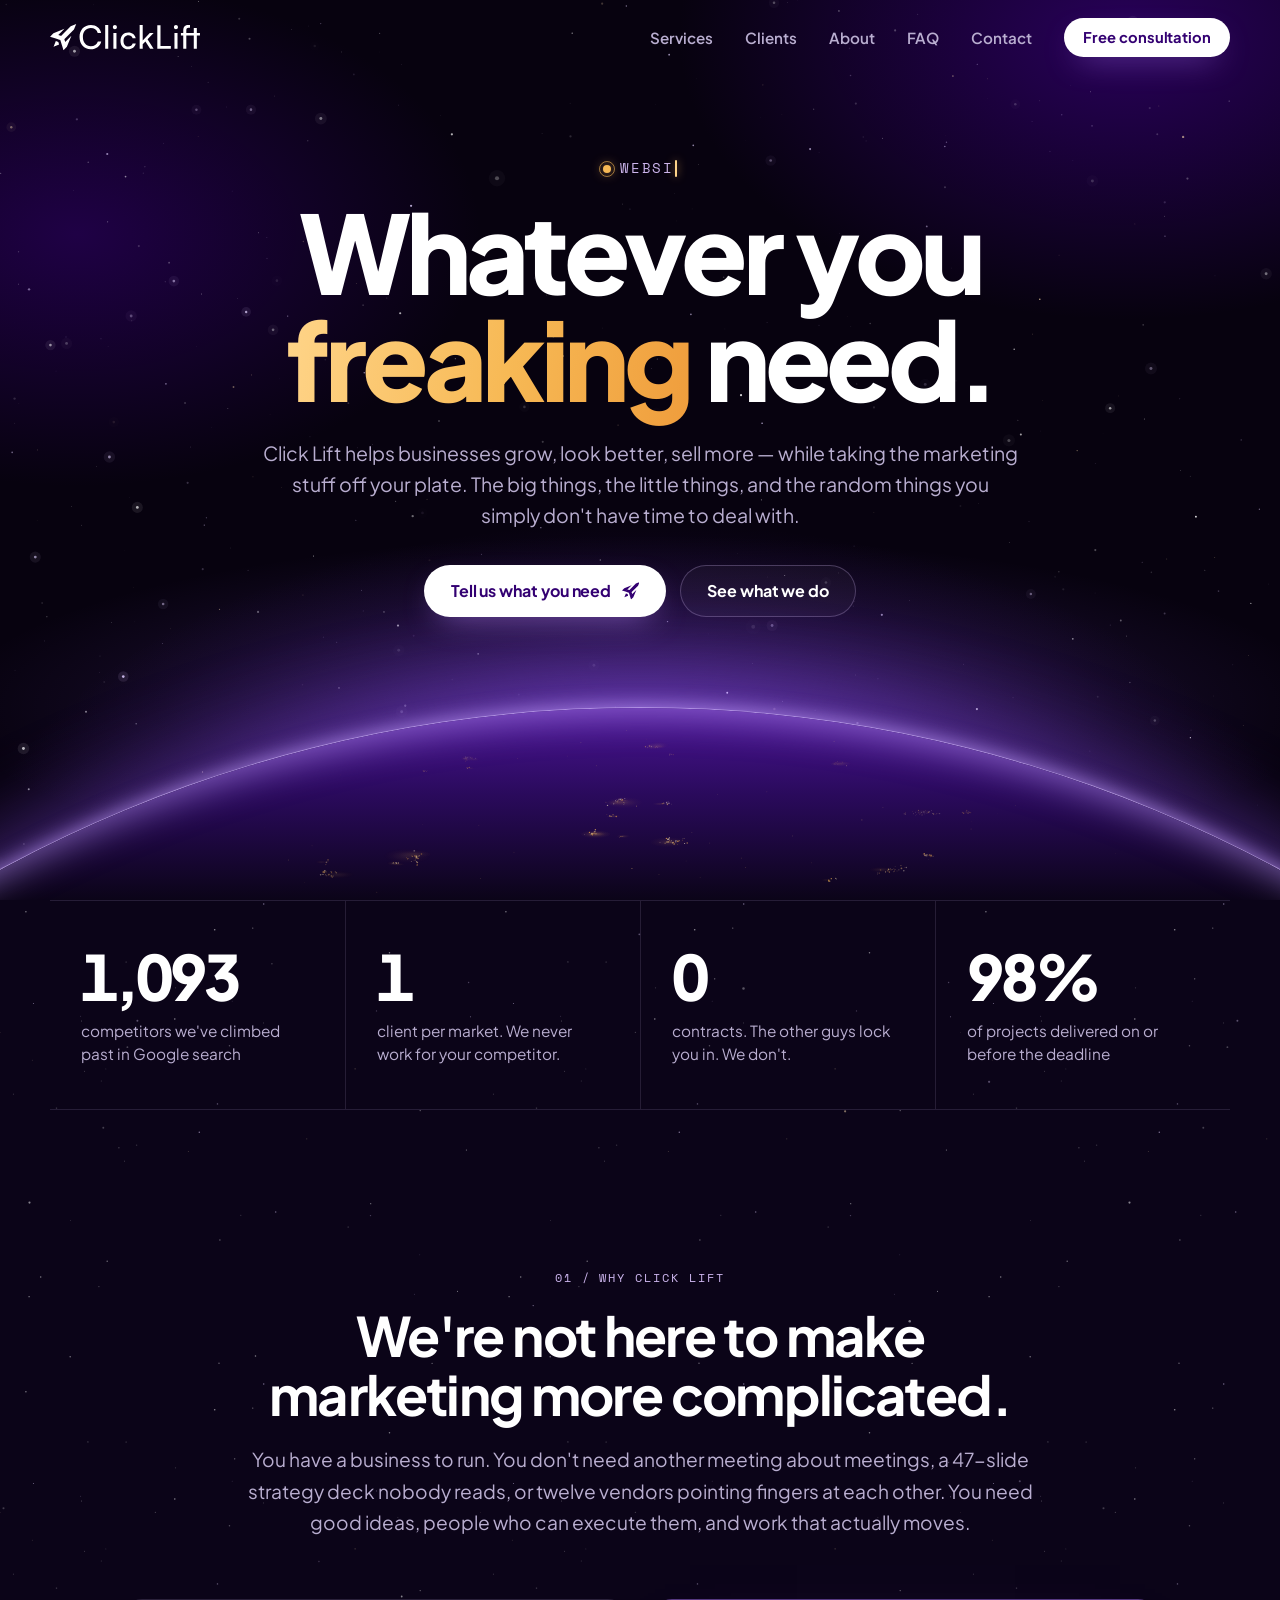
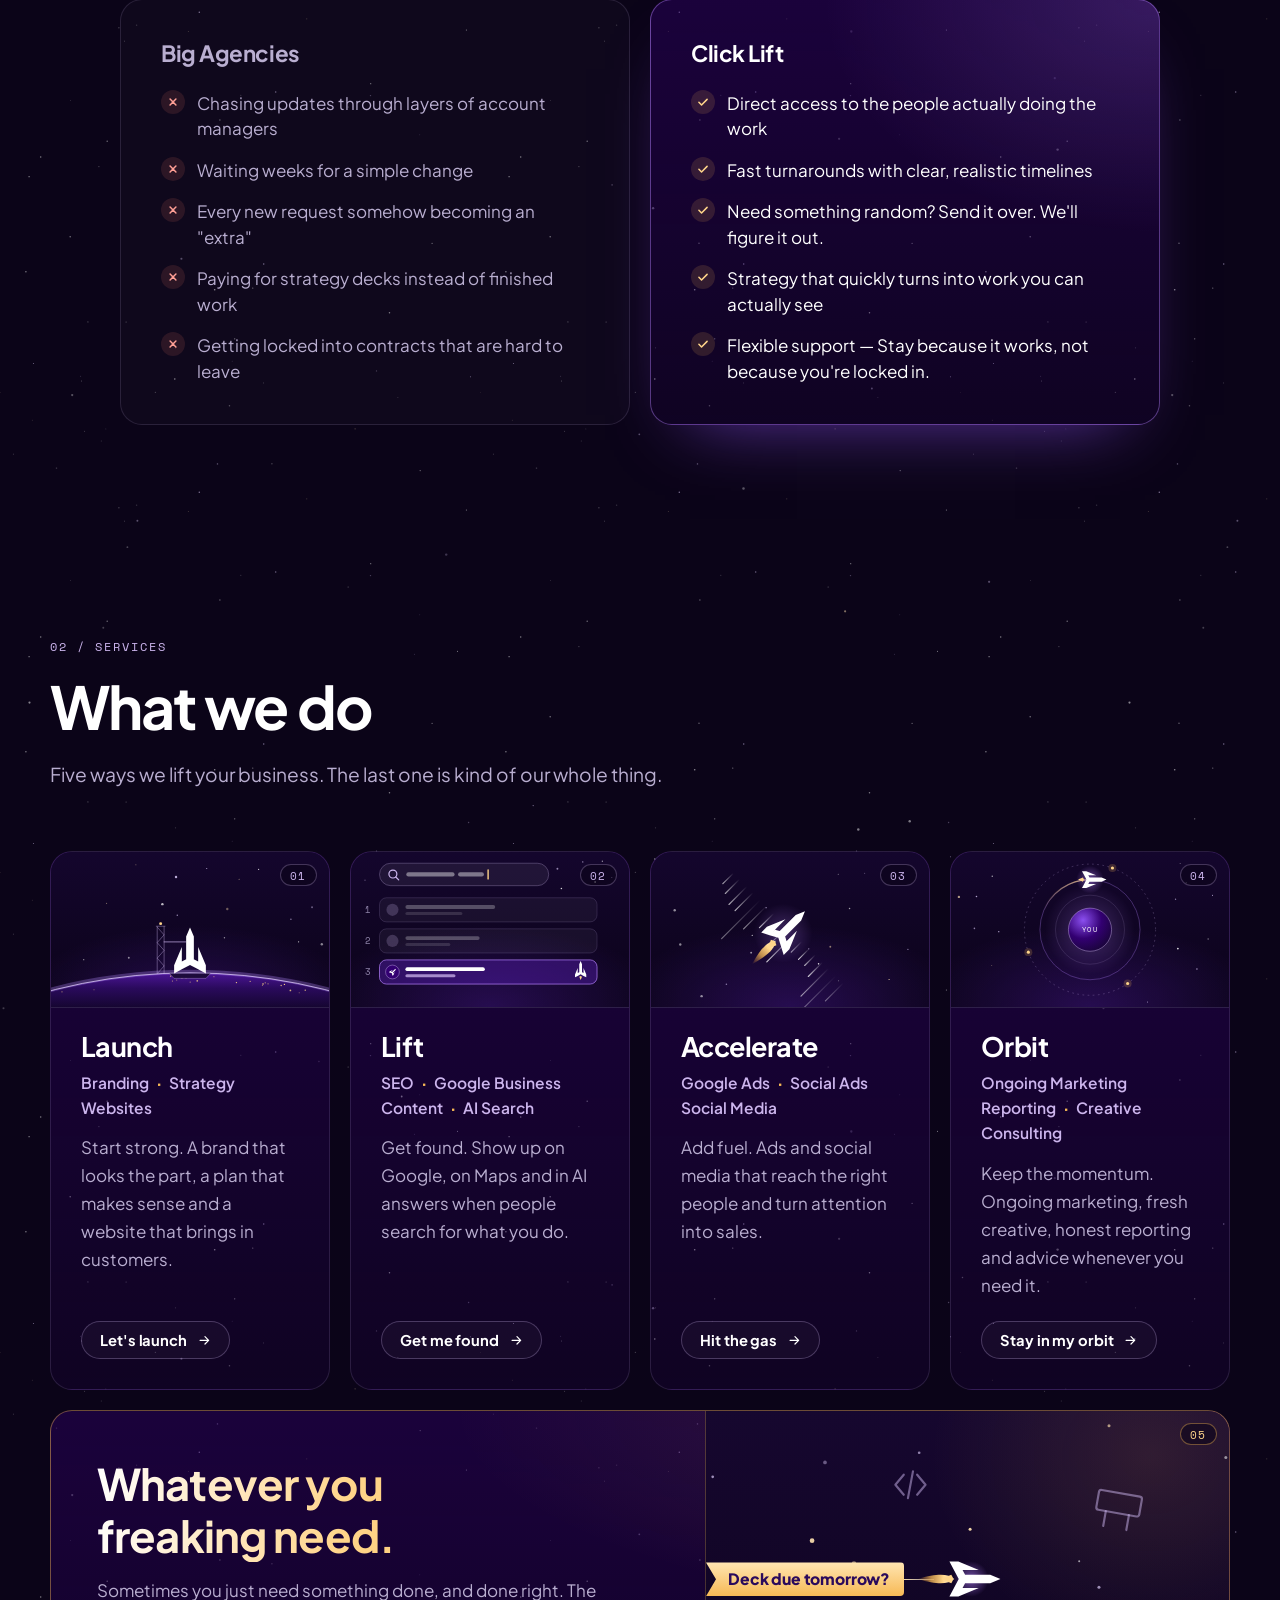
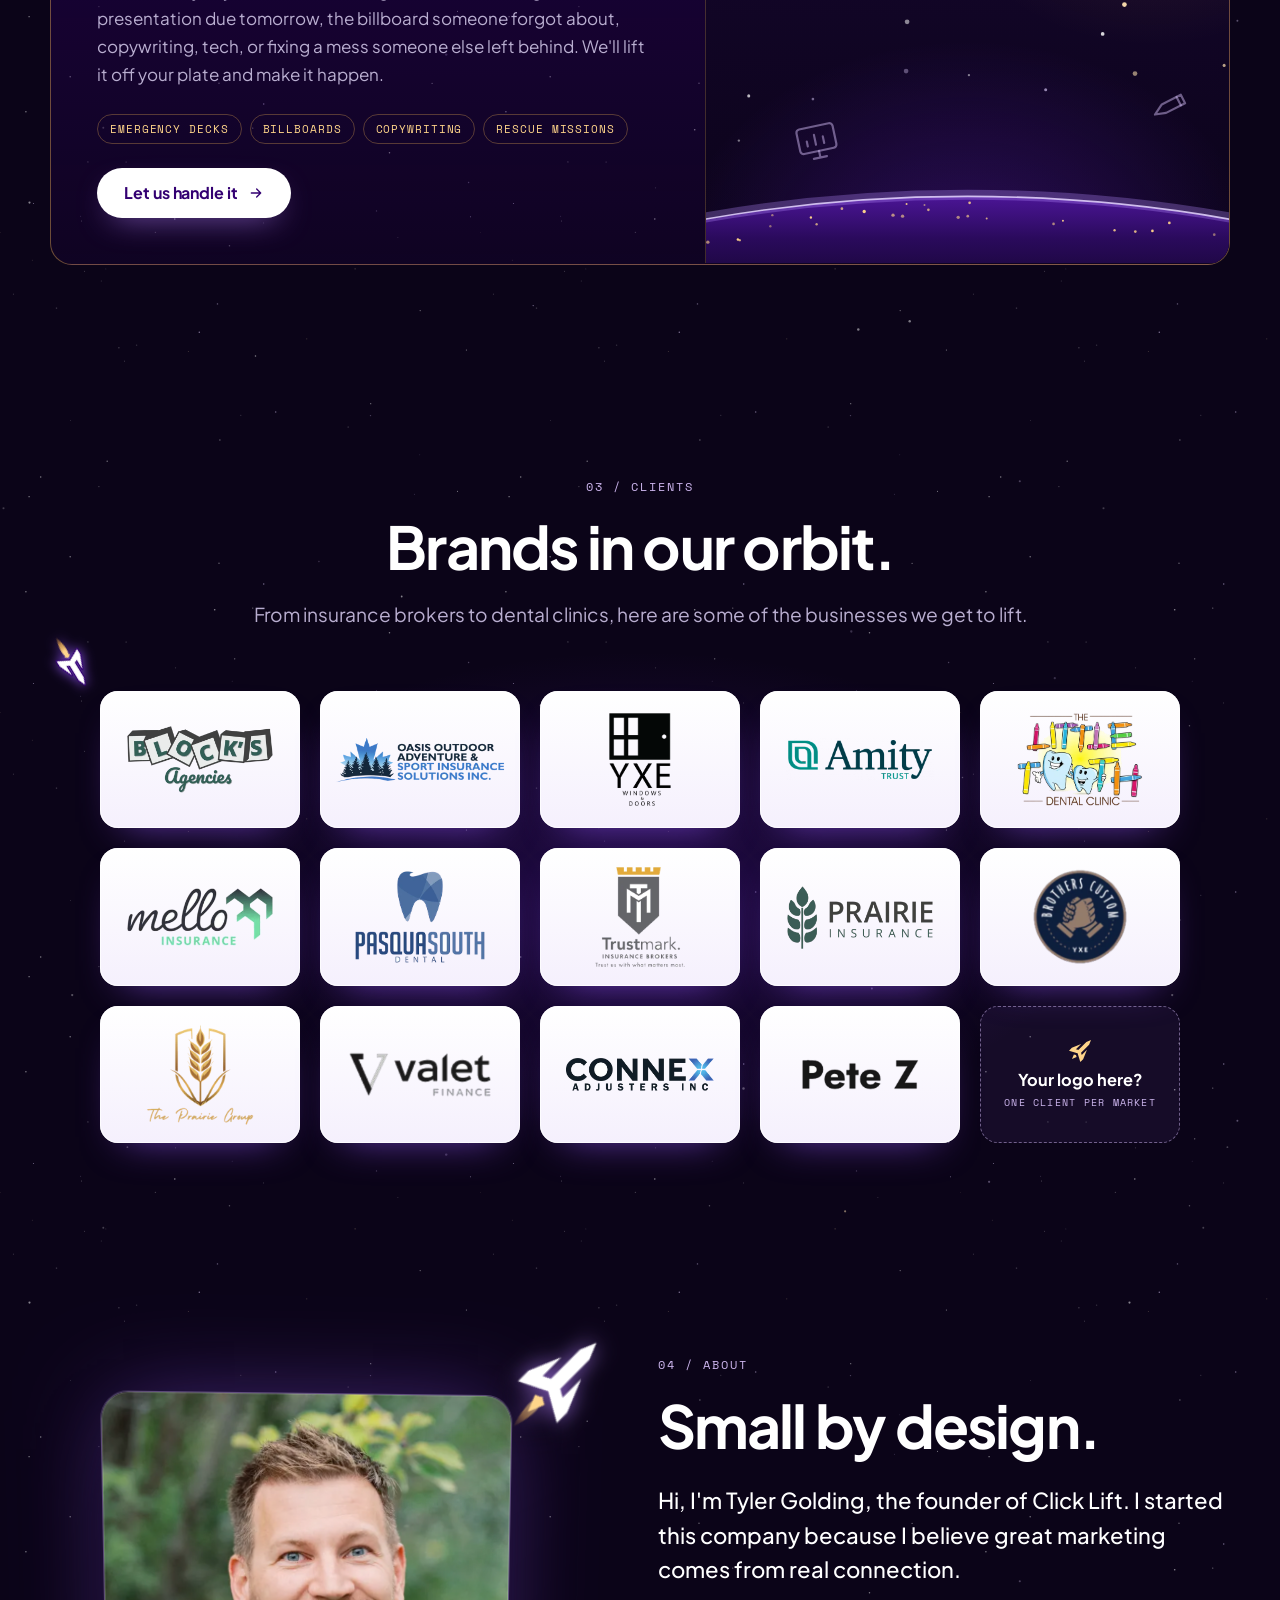
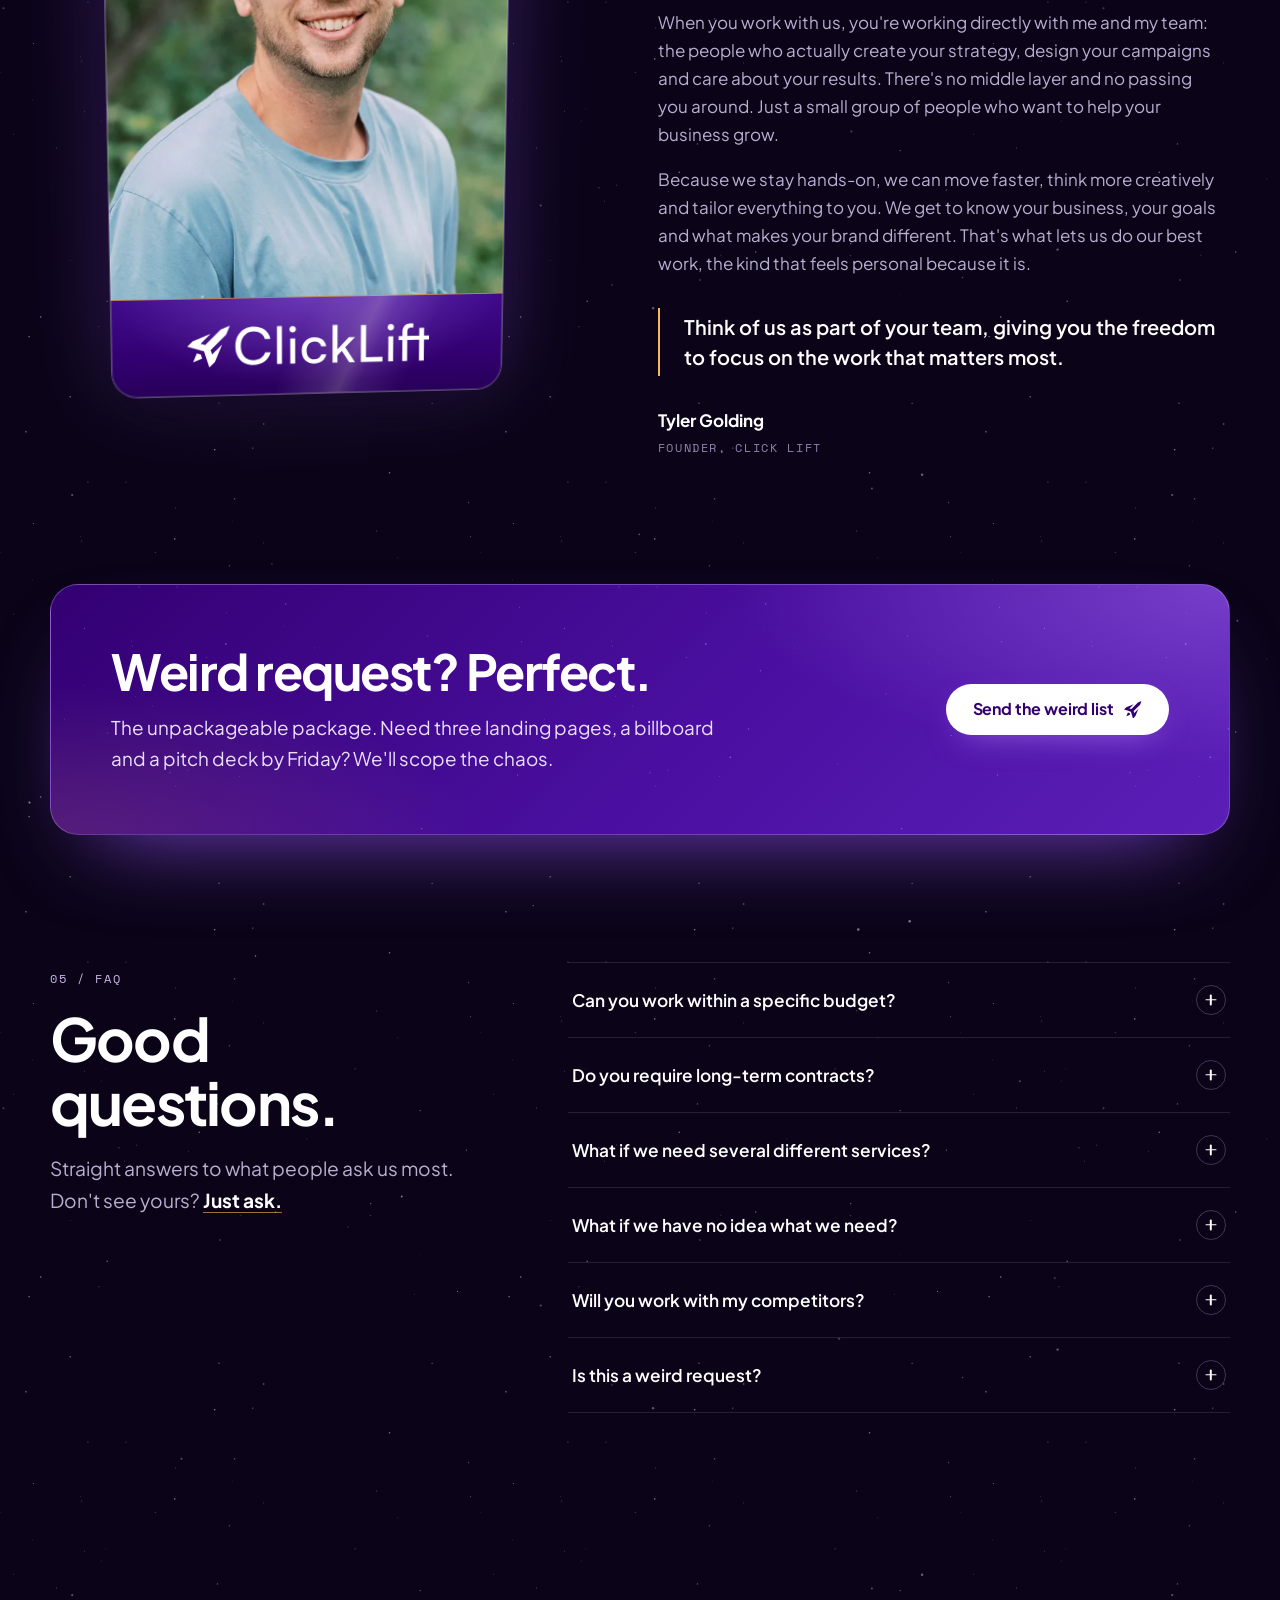
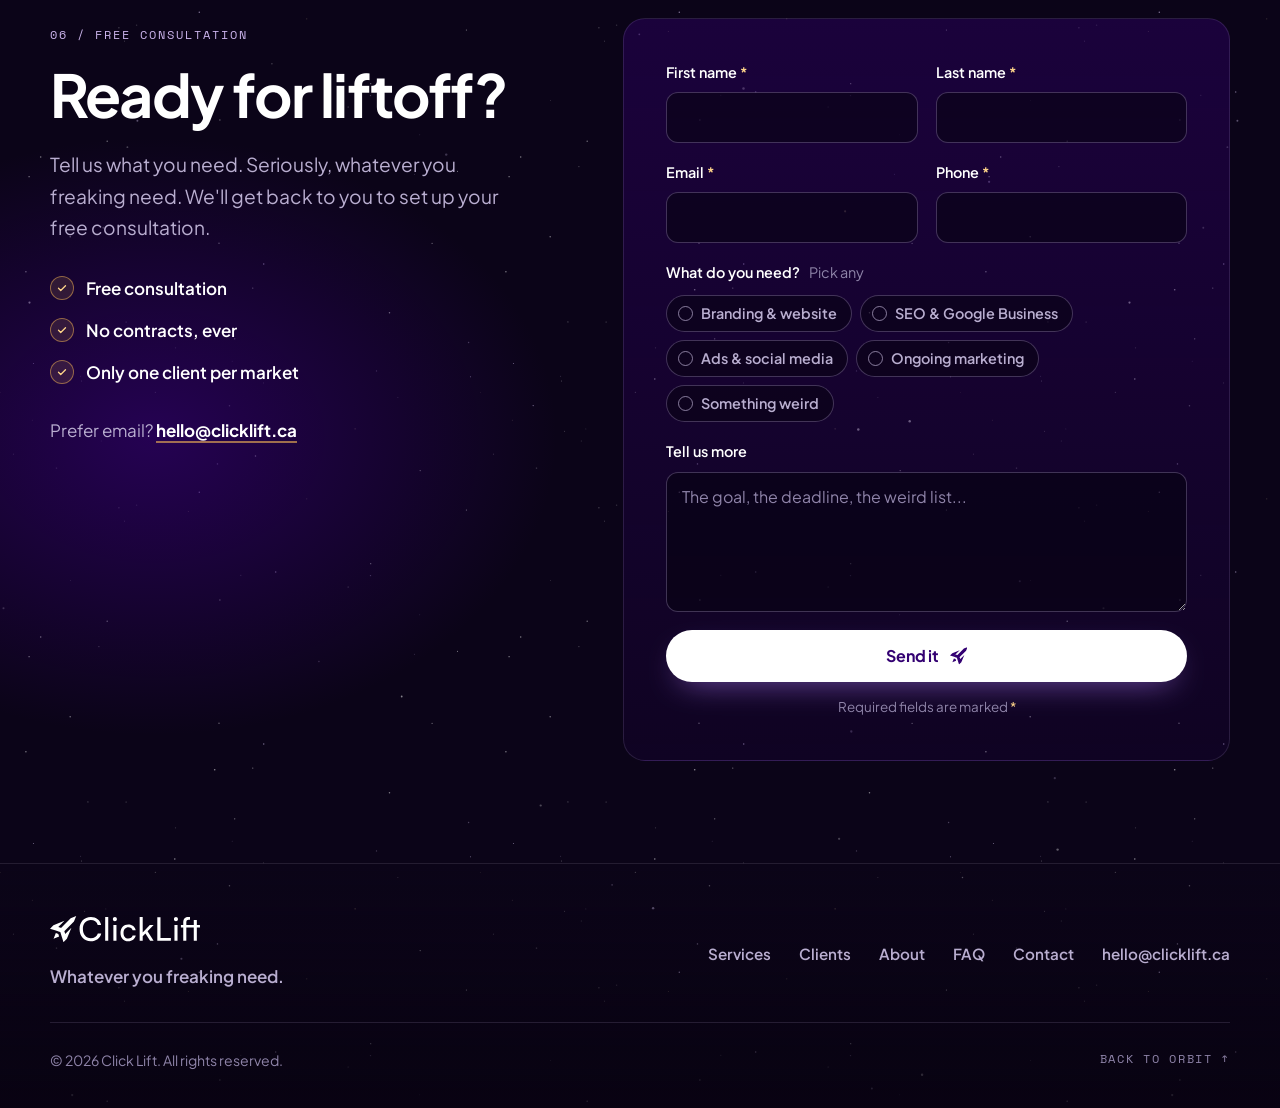
==== commit 8f3092f7: "Turn the About photo into a tilting crew badge Remove the spinning mission patch, the dashed outline" ====
--- a/index.html
+++ b/index.html
@@ -434,27 +434,33 @@
     <!-- About -->
     <section class="section about" id="about" aria-labelledby="about-title">
       <div class="container about-grid">
-        <figure class="founder reveal">
-          <div class="founder-frame">
-            <div class="founder-photo">
-              <picture>
-                <source type="image/webp" srcset="assets/tyler-golding-600.webp 600w, assets/tyler-golding-900.webp 900w" sizes="(max-width: 900px) 340px, 440px">
-                <img src="assets/tyler-golding-900.jpg" srcset="assets/tyler-golding-600.jpg 600w, assets/tyler-golding-900.jpg 900w" sizes="(max-width: 900px) 340px, 440px" width="900" height="1125" alt="Tyler Golding, founder of Click Lift, smiling outdoors in a blue t-shirt" loading="lazy" decoding="async">
-              </picture>
-            </div>
-            <span class="founder-sat founder-sat--a" aria-hidden="true"></span>
-            <span class="founder-sat founder-sat--b" aria-hidden="true"></span>
-            <!-- Mission patch: the text ring turns slowly -->
-            <svg class="founder-patch" viewBox="0 0 120 120" aria-hidden="true" focusable="false">
-              <defs><path id="patch-ring" d="M60 60m-43 0a43 43 0 1 1 86 0a43 43 0 1 1-86 0"/></defs>
-              <circle cx="60" cy="60" r="58" fill="#170734" stroke="#f7b955" stroke-width="2"/>
-              <circle cx="60" cy="60" r="53" fill="none" stroke="#ccb5ed" stroke-opacity=".55" stroke-dasharray="2 3"/>
-              <circle cx="60" cy="60" r="31" fill="url(#g-core)" stroke="#dcc4ff" stroke-opacity=".45"/>
-              <g class="patch-spin"><text class="patch-text"><textPath href="#patch-ring" textLength="268" lengthAdjust="spacing">WHATEVER YOU FREAKING NEED &#183; CLICK LIFT &#183; </textPath></text></g>
-              <use href="#rk" transform="translate(60 61) rotate(45) scale(.42)" fill="#fff"/>
-            </svg>
+        <!-- Tyler's crew badge. js/main.js tilts it toward the pointer (or with the scroll on touch screens). -->
+        <figure class="founder reveal" data-badge>
+          <div class="badge-float">
+            <div class="badge">
+              <div class="badge-card">
+                <div class="badge-photo">
+                  <picture>
+                    <source type="image/webp" srcset="assets/tyler-golding-600.webp 600w, assets/tyler-golding-900.webp 900w" sizes="(max-width: 900px) 300px, 400px">
+                    <img src="assets/tyler-golding-900.jpg" srcset="assets/tyler-golding-600.jpg 600w, assets/tyler-golding-900.jpg 900w" sizes="(max-width: 900px) 300px, 400px" width="900" height="1125" alt="Tyler Golding, founder of Click Lift, smiling outdoors in a blue t-shirt" loading="lazy" decoding="async">
+                  </picture>
+                </div>
+                <div class="badge-band">
+                  <svg class="badge-logo" viewBox="0 0 324.17 56.62" aria-hidden="true" focusable="false"><use href="#logo-full"/></svg>
+                </div>
+                <span class="badge-sheen" aria-hidden="true"></span>
+                <span class="badge-glint" aria-hidden="true"></span>
+              </div>
+              <!-- The logo rocket, parked just off the corner on its own depth layer -->
+              <div class="badge-rocket" aria-hidden="true">
+                <div class="badge-rocket-fly">
+                  <div class="badge-rocket-bob">
+                    <svg viewBox="-36 -66 72 152" focusable="false"><g class="br-boost"><g transform="translate(0 20)"><g class="flick"><use href="#rk-boost" transform="translate(0 -20)"/></g></g></g><use href="#rk-flame" fill="#ffd58a"/><use href="#rk" fill="#fff"/></svg>
+                  </div>
+                </div>
+              </div>
+            </div>
           </div>
-          <figcaption class="founder-caption">The guy you'll actually talk to</figcaption>
         </figure>
 
         <div class="about-copy reveal" style="--delay: .1s">
--- a/css/styles.css
+++ b/css/styles.css
@@ -1057,6 +1057,7 @@
 
 /* 04 Orbit: the About animation, now keeping your business company */
 .or-spin { animation: orbit 10s linear infinite; }
+@keyframes orbit { to { transform: rotate(360deg); } }
 .or-you {
   font-size: 8px;
   letter-spacing: 0.18em;
@@ -1296,6 +1297,8 @@
 
 /* ---------- About ---------- */
 
+.about { overflow-x: clip; } /* the badge rocket may poke past the edge on small phones; never let it widen the page */
+
 .about-grid {
   display: grid;
   grid-template-columns: minmax(0, 0.95fr) minmax(0, 1.05fr);
@@ -1303,83 +1306,139 @@
   align-items: center;
 }
 
-/* Tyler's photo in an arched window, with a dashed "orbit" outline and a mission patch */
+/* Tyler's crew badge: his photo on top, the logo on a purple band, the logo rocket parked off the corner.
+   js/main.js tilts it by setting --rx / --ry (degrees), --gx / --gy (-1 to 1: where the light sits),
+   --glare (0 to 1) and --lift (0 to 1: the pointer is on the card). */
 .founder {
-  width: min(100%, 440px);
+  width: min(100% - 48px, 400px); /* leaves room for the rocket beside the text */
   margin: 0 auto;
 }
-.founder-frame { position: relative; }
-.founder-frame::before {
+.badge-float { animation: badge-float 8s ease-in-out infinite; } /* the same zero-g drift as the client cards */
+@keyframes badge-float {
+  0%, 100% { translate: 0 0; }
+  50% { translate: 0 -8px; }
+}
+.badge {
+  position: relative;
+  transform:
+    perspective(1100px)
+    rotateX(calc(var(--rx, 0) * 1deg))
+    rotateY(calc(var(--ry, 0) * 1deg))
+    translateZ(calc(var(--lift, 0) * 16px));
+  transform-style: preserve-3d;
+  will-change: transform;
+}
+.badge-card {
+  position: relative;
+  isolation: isolate;
+  overflow: hidden;
+  border-radius: 26px;
+  background: var(--brand);
+  box-shadow:
+    0 0 0 1px rgba(220, 196, 255, 0.34),
+    calc(var(--ry, 0) * -1.5px) calc(36px + var(--rx, 0) * 1.5px) 70px -28px rgba(4, 1, 10, 0.95),
+    0 0 90px -16px rgba(140, 80, 240, 0.55);
+}
+.badge-card::after { /* a fine inner edge, like a laminated card */
   content: "";
   position: absolute;
-  inset: -14px;
-  border: 1px dashed rgba(204, 181, 237, 0.3);
-  border-radius: 50% 50% 38px 38px / 38% 38% 38px 38px;
+  inset: 0;
+  border-radius: inherit;
+  box-shadow: inset 0 0 0 1px rgba(255, 255, 255, 0.14);
   pointer-events: none;
 }
-.founder-photo {
-  position: relative;
-  overflow: hidden;
+.badge-photo {
   aspect-ratio: 4 / 5;
-  border-radius: 50% 50% 26px 26px / 40% 40% 26px 26px;
   background: var(--space-900);
-  box-shadow:
-    0 0 0 1px rgba(220, 196, 255, 0.4),
-    0 40px 90px -40px rgba(140, 80, 240, 0.9),
-    0 0 80px -20px rgba(140, 80, 240, 0.45);
-}
-.founder-photo img {
+}
+.badge-photo img {
   width: 100%;
   height: 100%;
   object-fit: cover;
 }
-.founder-photo::after {
-  content: "";
-  position: absolute;
+.badge-band {
+  position: relative;
+  padding: 28px 19% 30px;
+  background:
+    radial-gradient(70% 130% at 50% 0%, rgba(173, 123, 244, 0.4), transparent 70%),
+    linear-gradient(180deg, #3f0b8c, var(--brand) 58%, #270059);
+  border-top: 1px solid rgba(247, 185, 85, 0.7);
+}
+.badge-logo {
+  width: 100%;
+  height: auto;
+  fill: #fff;
+}
+/* The light: a soft hotspot that follows the pointer, and a glint that sweeps across as the card turns */
+.badge-sheen,
+.badge-glint {
+  position: absolute;
+  pointer-events: none;
+}
+.badge-sheen {
   inset: 0;
-  background: linear-gradient(180deg, transparent 62%, rgba(11, 4, 24, 0.3) 100%);
+  background: radial-gradient(75% 55% at calc(50% + var(--gx, 0) * 50%) calc(40% + var(--gy, 0) * 45%), rgba(255, 255, 255, 0.5), transparent 70%);
+  mix-blend-mode: soft-light;
+  opacity: calc(0.3 + var(--glare, 0) * 0.3 + var(--lift, 0) * 0.35);
+}
+.badge-glint {
+  inset: -20%;
+  background: linear-gradient(115deg, transparent 43%, rgba(255, 255, 255, 0.14) 48%, rgba(255, 243, 220, 0.26) 50%, rgba(214, 190, 255, 0.14) 52%, transparent 57%);
+  transform: translateX(calc(var(--gx, 0) * 38%));
+  mix-blend-mode: screen;
+  opacity: calc(0.3 + var(--glare, 0) * 0.5 + var(--lift, 0) * 0.2);
+}
+.js .founder.is-visible .badge-glint { animation: badge-glint-in 1.5s 0.9s ease-in-out both; }
+@keyframes badge-glint-in {
+  from { translate: -95% 0; }
+  to { translate: 0 0; }
+}
+
+/* The rocket sits 70px in front of the card, so it shifts more than the card when it tilts */
+.badge-rocket {
+  position: absolute;
+  top: -62px;
+  right: -50px;
+  width: 64px;
+  transform: translateZ(70px);
+  transform-style: preserve-3d;
   pointer-events: none;
 }
-/* Little gold satellites parked on the dashed outline */
-.founder-sat {
-  position: absolute;
-  width: 5px;
-  height: 5px;
-  border-radius: 50%;
-  background: var(--gold-soft);
-  box-shadow: 0 0 10px 2px rgba(247, 185, 85, 0.55);
-}
-.founder-sat--a { top: 19.5%; left: 1.5%; }
-.founder-sat--b { top: 54%; right: -16.5px; }
-.founder-patch {
-  position: absolute;
-  right: -26px;
-  bottom: 13%;
-  width: 116px;
-  height: 116px;
-  filter: drop-shadow(0 14px 24px rgba(7, 2, 15, 0.6));
-}
-.patch-spin {
-  transform-origin: 60px 60px;
-  animation: orbit 30s linear infinite;
-}
-.patch-text {
-  font-family: var(--font-mono);
-  font-size: 8.4px;
-  font-weight: 700;
-  fill: #fff;
-}
-@keyframes orbit { to { transform: rotate(360deg); } }
-
-.founder-caption {
-  margin-top: 30px;
-  text-align: center;
-  font-family: var(--font-mono);
-  font-size: 0.75rem;
-  letter-spacing: 0.16em;
-  text-transform: uppercase;
-  color: var(--text-dim);
-}
+.badge-rocket-fly { transform-style: preserve-3d; }
+.badge-rocket-bob { animation: badge-rocket-bob 4.6s ease-in-out infinite; }
+@keyframes badge-rocket-bob {
+  0%, 100% { transform: translate(0, 0) rotate(0deg); }
+  50% { transform: translate(-3px, -7px) rotate(-3deg); }
+}
+.badge-rocket svg {
+  width: 100%;
+  height: auto;
+  overflow: visible;
+  transform: rotate(45deg); /* pointing up and right, like the logo */
+  filter: drop-shadow(0 0 10px rgba(173, 123, 244, 0.8)) drop-shadow(0 12px 16px rgba(7, 2, 15, 0.55));
+}
+.badge-rocket .br-boost { /* idles low; fires up when the pointer is on the card */
+  opacity: calc(0.6 + var(--lift, 0) * 0.4);
+  transform: scale(calc(0.72 + var(--lift, 0) * 0.4));
+  transform-origin: 0 20px;
+}
+/* When the section scrolls in, the rocket launches from behind the card and parks on the corner */
+.js .founder .badge-rocket-fly { opacity: 0; }
+.js .founder.is-visible .badge-rocket-fly { animation: badge-rocket-in 1.8s 0.4s var(--ease) both; }
+.js .founder.is-visible .br-boost { animation: badge-boost 2.4s 0.4s ease-out backwards; }
+@keyframes badge-rocket-in { /* behind the card, out past its edge, then up and forward onto the corner */
+  0% { opacity: 0; transform: translate3d(-150px, 330px, -200px); animation-timing-function: cubic-bezier(0.45, 0, 0.8, 0.5); }
+  10% { opacity: 1; }
+  45% { transform: translate3d(58px, 170px, -110px); animation-timing-function: cubic-bezier(0.25, 0.6, 0.3, 1); }
+  100% { opacity: 1; transform: none; }
+}
+@keyframes badge-boost {
+  0%, 55% { opacity: 1; transform: scale(1.25); }
+  100% { opacity: 0.6; transform: scale(0.72); }
+}
+.founder.is-paused .badge-float,
+.founder.is-paused .badge-rocket-bob,
+.founder.is-paused .flick { animation-play-state: paused; }
 
 .about-copy .lead {
   margin: 26px 0 22px;
@@ -1421,8 +1480,8 @@
 
 @media (max-width: 900px) {
   .about-grid { grid-template-columns: 1fr; }
-  .founder { width: min(100% - 28px, 340px); }
-  .founder-patch { right: -18px; width: 96px; height: 96px; }
+  .founder { width: min(100% - 72px, 320px); }
+  .badge-rocket { top: -46px; right: -30px; width: 48px; }
 }
 
 /* ---------- Weird request band ---------- */
@@ -1903,7 +1962,14 @@
   .ac-b:nth-of-type(n) { opacity: 0.9; }
   .or-spin { transform: rotate(35deg); }
   .tow { left: 50%; transform: translateX(-50%); }
-  .patch-spin { animation: none; }
+  /* The badge holds still: no drift, no launch, no glint */
+  .badge-float,
+  .badge-rocket-bob,
+  .badge-rocket .flick,
+  .js .founder.is-visible .br-boost { animation: none; }
+  .js .founder .badge-rocket-fly,
+  .js .founder.is-visible .badge-rocket-fly { opacity: 1; animation: none; }
+  .badge-glint { display: none; }
   .client { animation: none; }
   .clients-rocket,
   .clients-trail { display: none; }
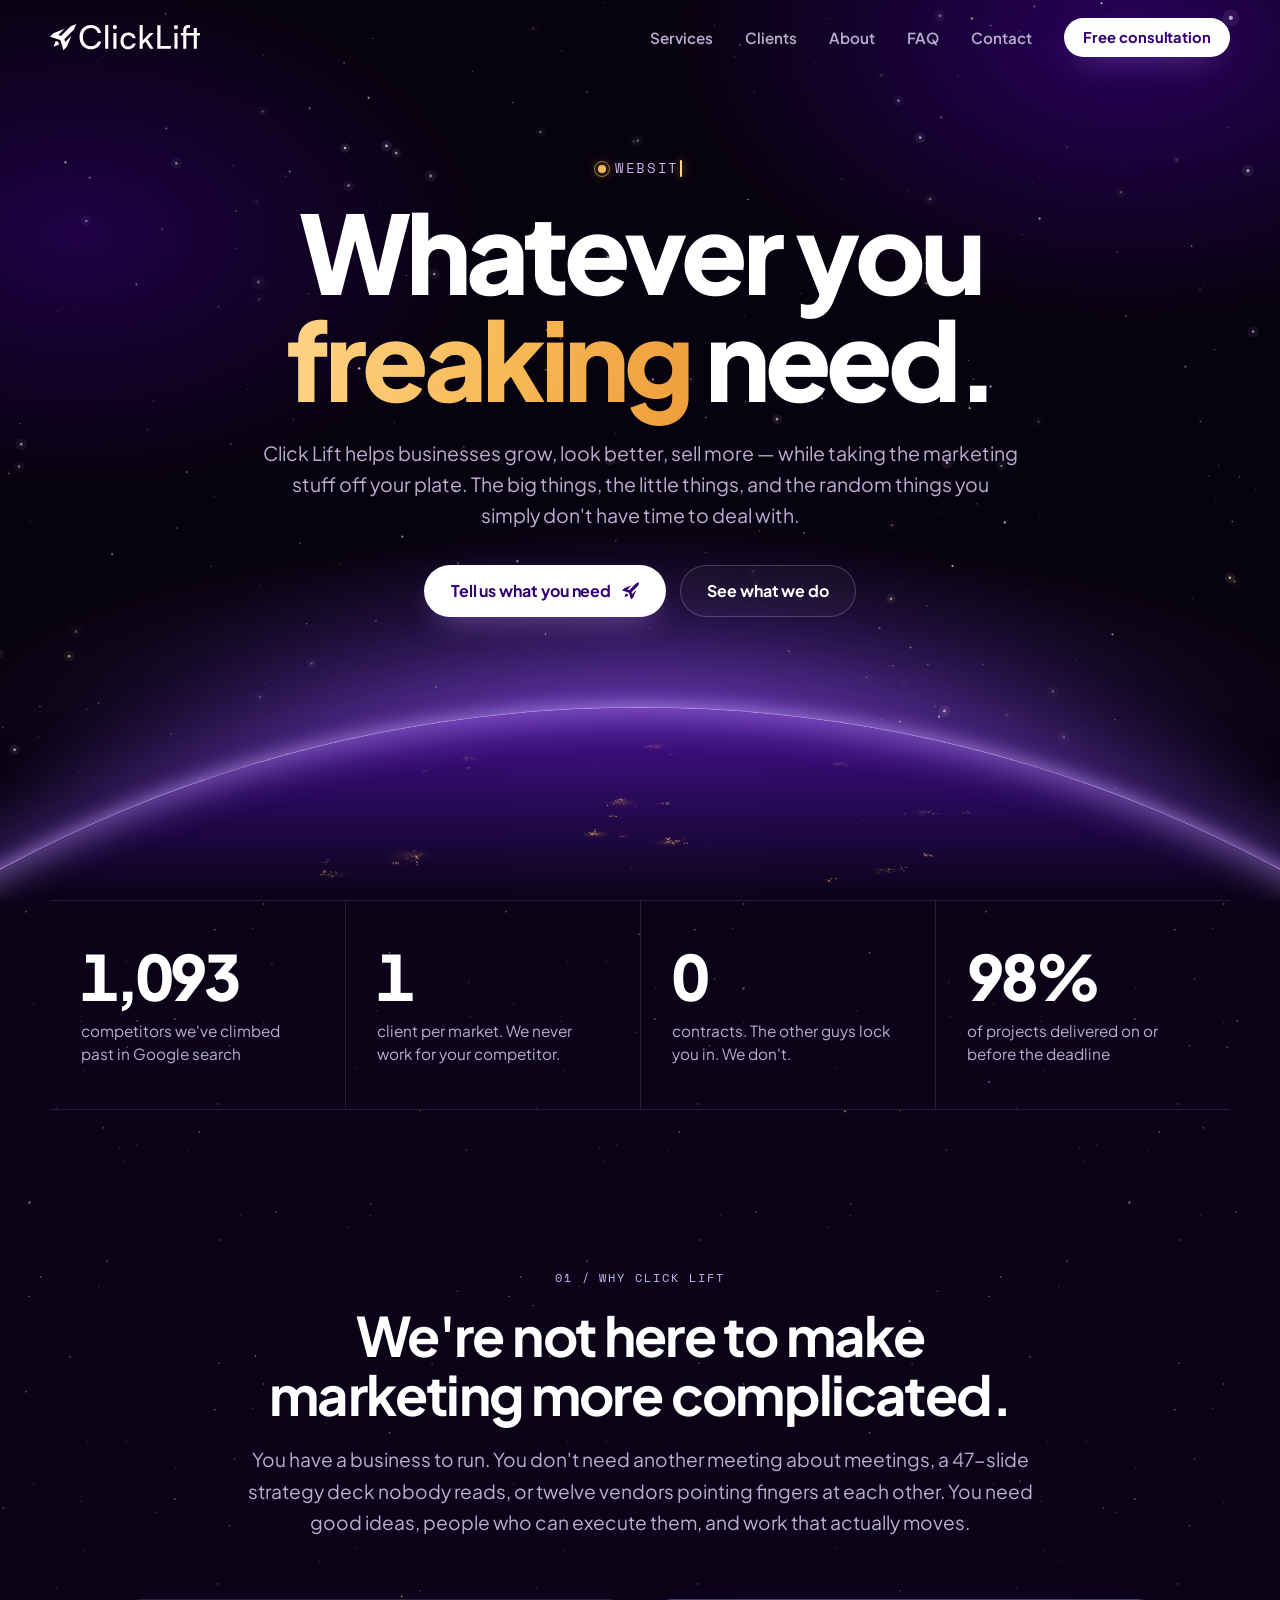
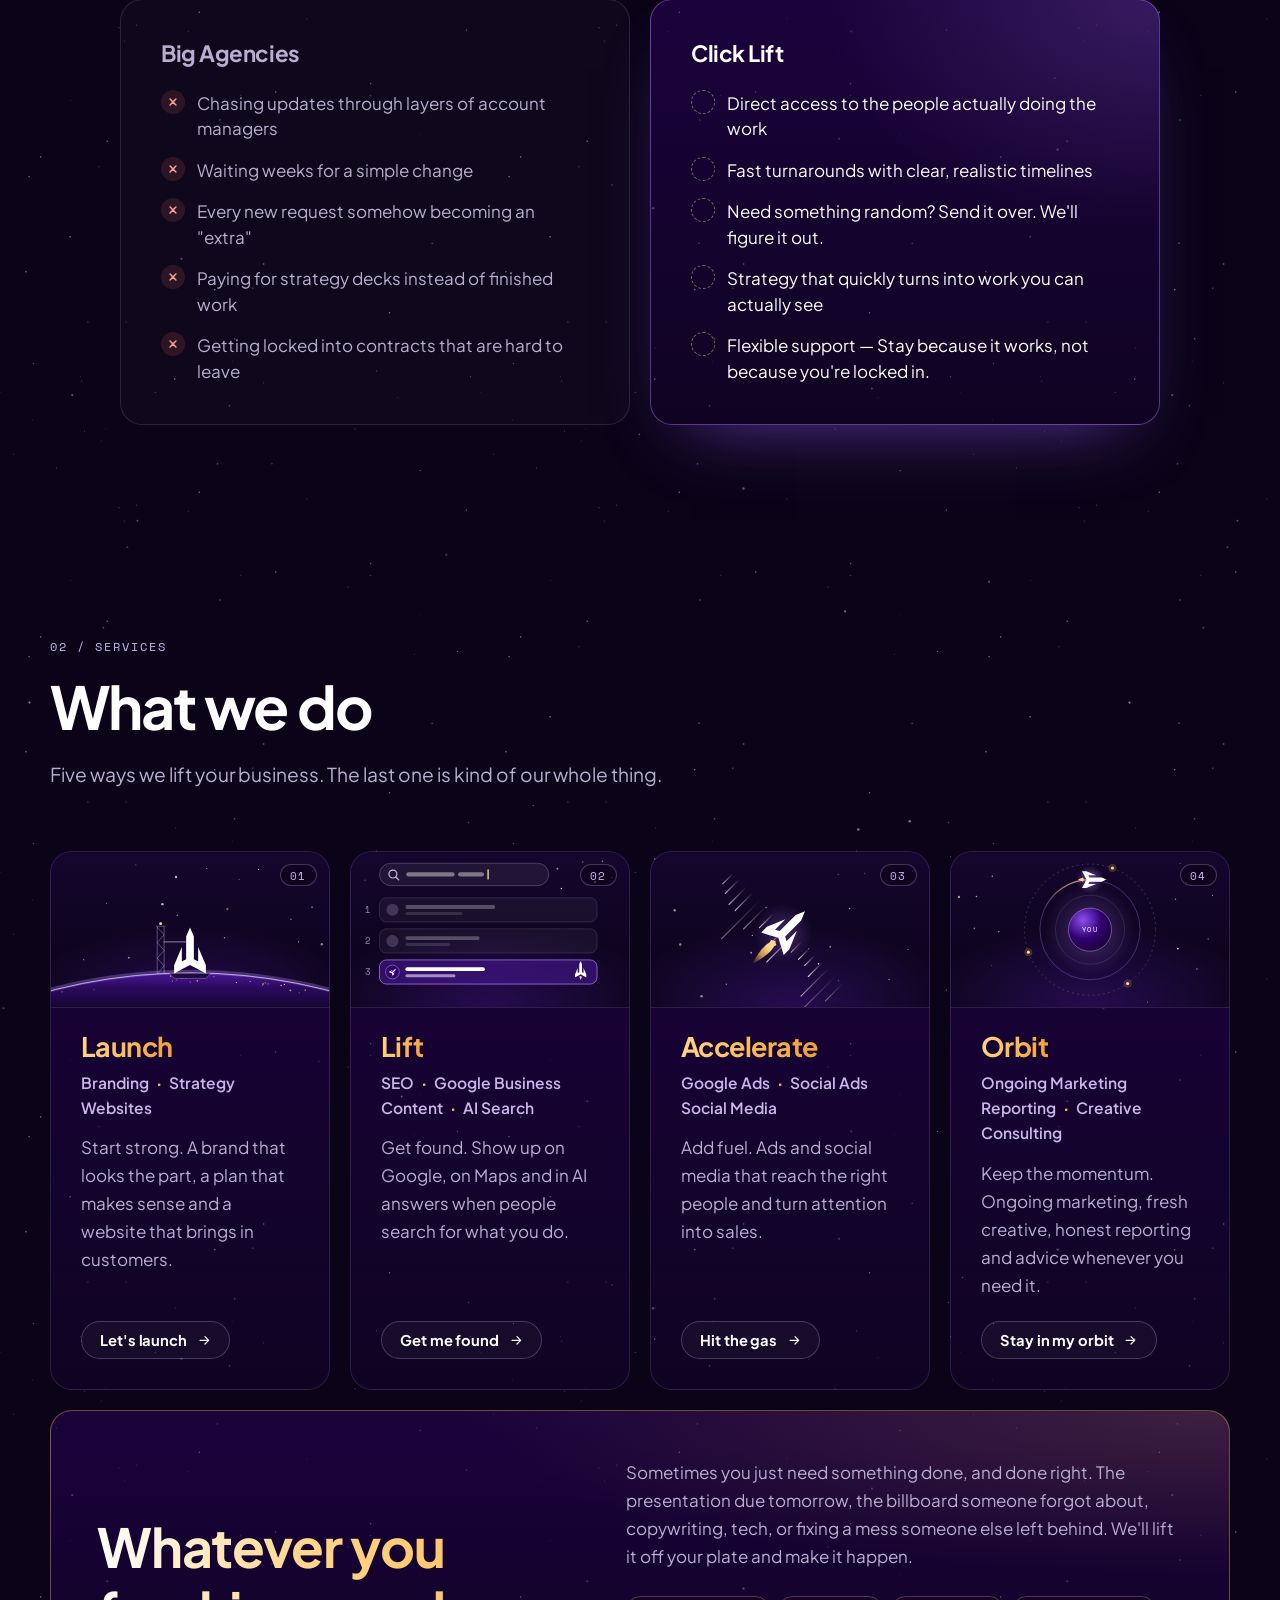
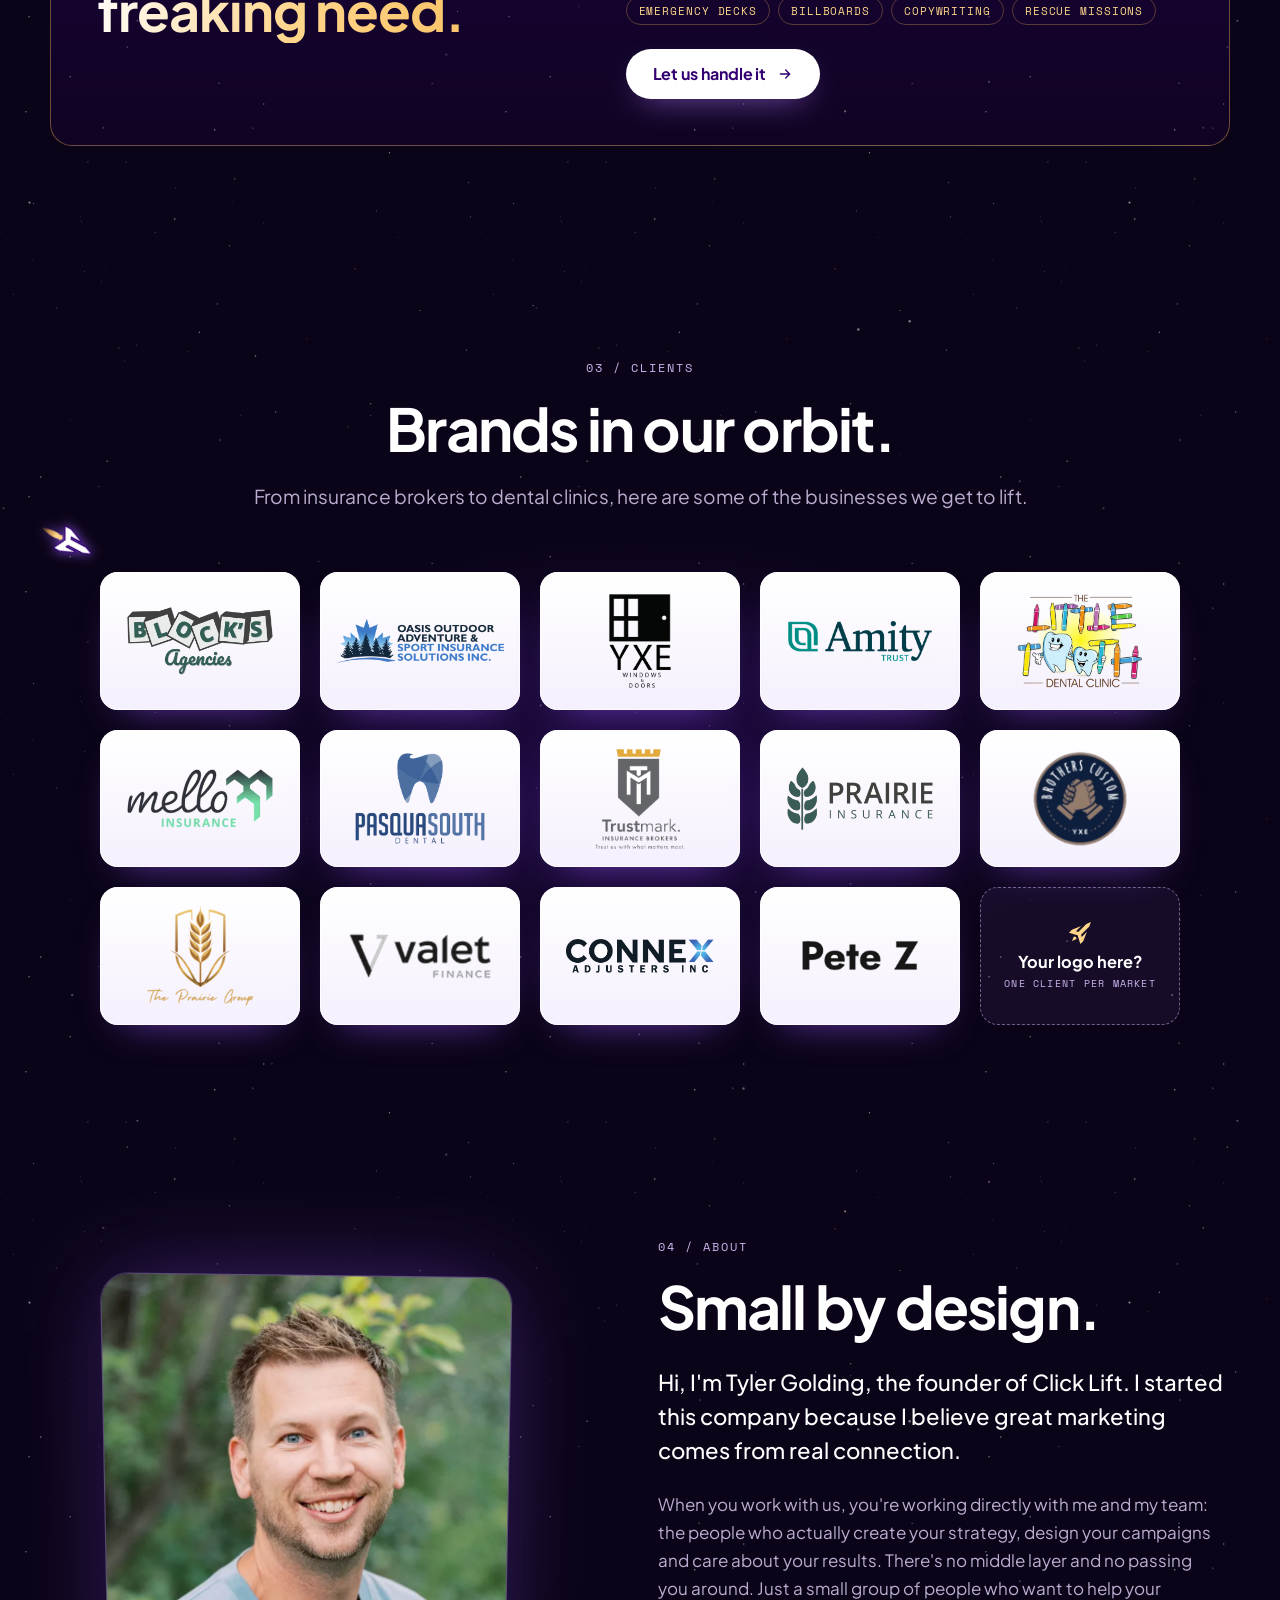
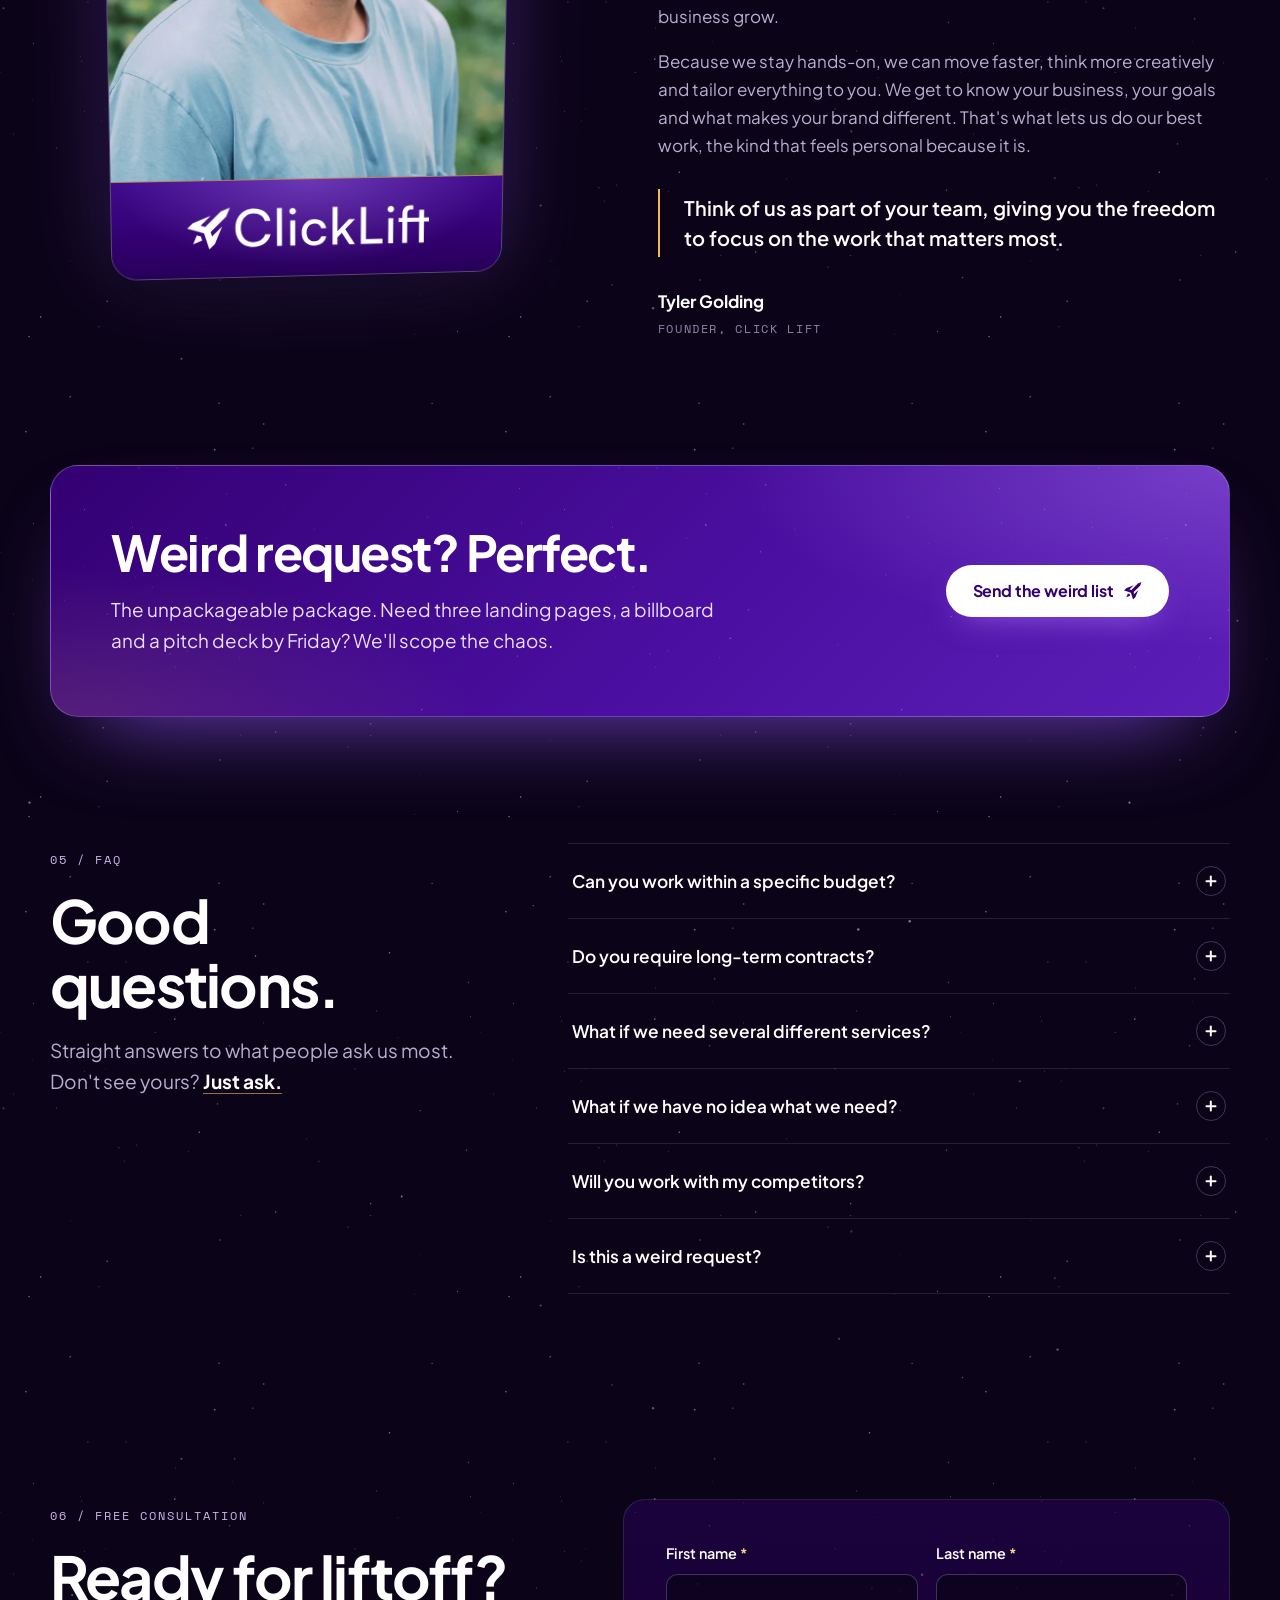
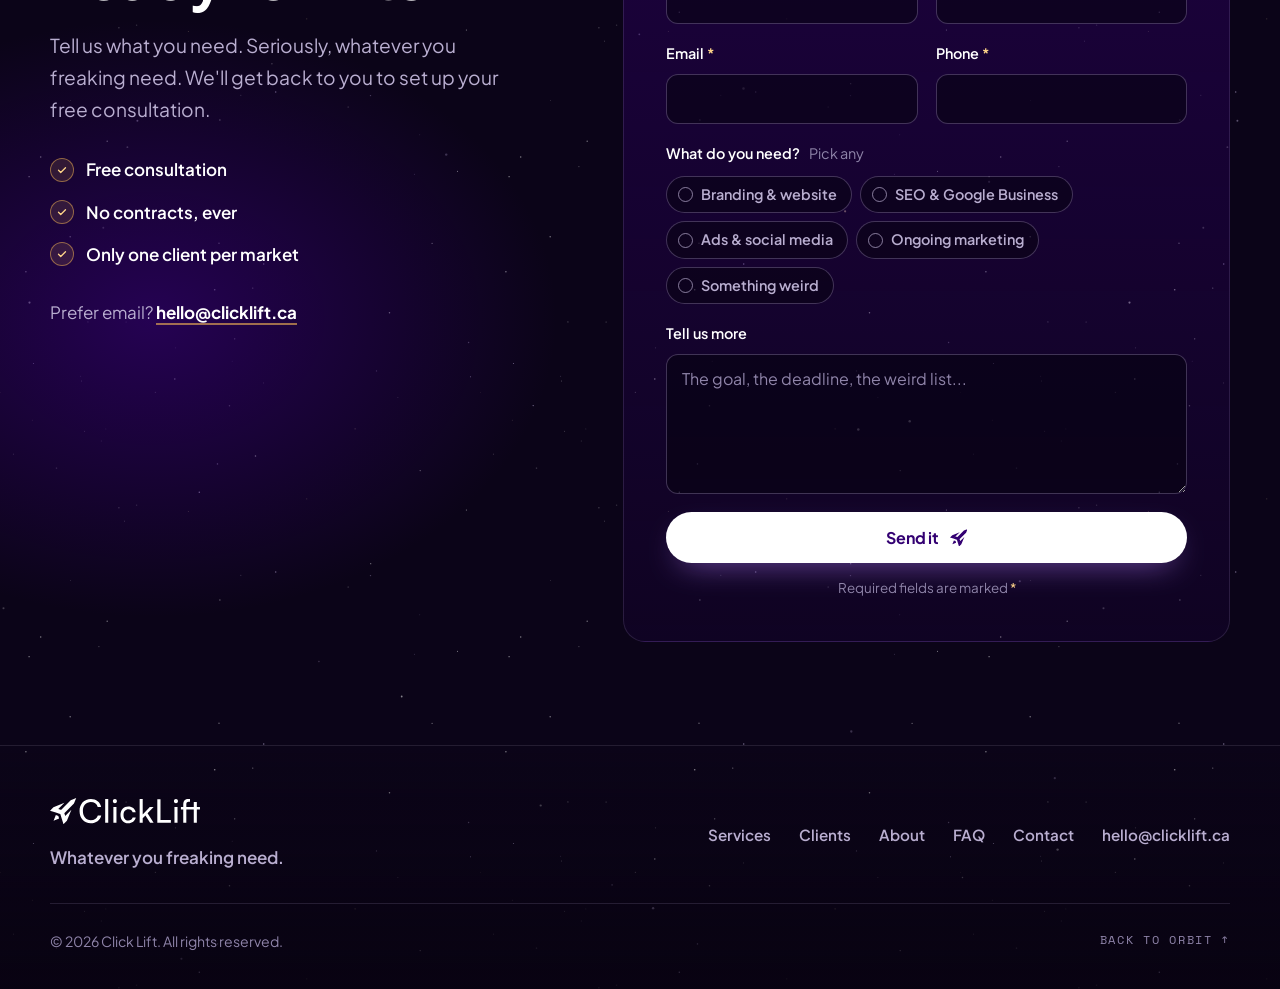
==== commit 85dea0bd: "Add a Battlestar-style icon drop and gold service titles - Why Click Lift: the logo rocket jumps in " ====
--- a/index.html
+++ b/index.html
@@ -192,8 +192,10 @@
           <p class="section-intro">You have a business to run. You don't need another meeting about meetings, a 47-slide strategy deck nobody reads, or twelve vendors pointing fingers at each other. You need good ideas, people who can execute them, and work that actually moves.</p>
         </header>
 
-        <div class="compare">
-          <article class="card compare-card compare-card--old reveal">
+        <!-- The logo rocket drops off every X and checkmark, Battlestar style: it jumps in with a flash above each card,
+             dives down the list leaving an icon in each slot, and jumps out at the bottom (js/main.js, "Why Click Lift"). -->
+        <div class="compare" data-drop>
+          <article class="card compare-card compare-card--old reveal" data-drop-card="x">
             <h3>Big Agencies</h3>
             <ul class="compare-list">
               <li><svg aria-hidden="true" focusable="false"><use href="#i-x"/></svg>Chasing updates through layers of account managers</li>
@@ -204,7 +206,7 @@
             </ul>
           </article>
 
-          <article class="card compare-card compare-card--new reveal" style="--delay: .1s">
+          <article class="card compare-card compare-card--new reveal" style="--delay: .1s" data-drop-card="check">
             <h3>Click Lift</h3>
             <ul class="compare-list">
               <li><svg aria-hidden="true" focusable="false"><use href="#i-check"/></svg>Direct access to the people actually doing the work</li>
@@ -214,12 +216,22 @@
               <li><svg aria-hidden="true" focusable="false"><use href="#i-check"/></svg>Flexible support &mdash; Stay because it works, not because you're locked in.</li>
             </ul>
           </article>
+
+          <!-- Effects layer: the rocket (nose down, engines on top) plus the jump flashes and landing sparks js/main.js adds -->
+          <div class="drop-fx" aria-hidden="true" data-drop-fx>
+            <div class="drop-ship" hidden data-drop-ship>
+              <div class="drop-ship-warp">
+                <svg viewBox="-40 -90 80 160" focusable="false"><circle r="30" fill="url(#g-glow)"/><g transform="rotate(180)"><g class="ds-boost"><g transform="translate(0 20)"><g class="flick"><use href="#rk-boost" transform="translate(0 -20)"/></g></g></g><g transform="translate(0 21.16)"><g class="flick-sm"><use href="#rk-flame" transform="translate(0 -21.16)" fill="#ffd58a"/></g></g><use href="#rk" fill="#fff"/></g></svg>
+              </div>
+            </div>
+          </div>
         </div>
       </div>
     </section>
 
     <!-- Services: four stages (Launch, Lift, Accelerate, Orbit) plus the catch-all.
-         Each card opens with a little animation starring the Click Lift rocket (styles in css/styles.css, "Service animations").
+         The four stage cards open with a little animation starring the Click Lift rocket (styles in css/styles.css, "Service animations").
+         The fifth card, "Whatever you freaking need", is words only: no animation.
          Each button ticks the matching "What do you need?" option in the form (data-need = the option's value). -->
     <section class="section services" id="services" aria-labelledby="services-title">
       <div class="container">
@@ -357,27 +369,6 @@
           </article>
 
           <article class="card service service-feature reveal" id="whatever">
-            <div class="scene scene--whatever" data-scene aria-hidden="true">
-              <svg class="scene-bg" viewBox="0 0 480 270" preserveAspectRatio="xMidYMax slice" focusable="false">
-                <g class="scene-stars"><circle cx="48.3" cy="199.0" r="0.7" fill="#fff" opacity="0.95"/><circle cx="147.3" cy="77.4" r="1.4" fill="#ffe2b0" opacity="0.9"/><circle class="tw" cx="241.6" cy="70.6" r="0.9" fill="#ffe2b0" opacity="0.94" style="animation-delay:-3.0s"/><circle class="tw" cx="453.8" cy="110.1" r="0.6" fill="#fff" opacity="0.69" style="animation-delay:-3.1s"/><circle cx="240.9" cy="157.6" r="0.7" fill="#fff" opacity="0.49"/><circle cx="394.2" cy="27.7" r="0.9" fill="#fff" opacity="0.54"/><circle class="tw" cx="88.0" cy="39.3" r="0.8" fill="#e2d2ff" opacity="0.68" style="animation-delay:-1.5s"/><circle class="tw" cx="393.2" cy="151.8" r="0.9" fill="#ffe2b0" opacity="0.7" style="animation-delay:-0.7s"/><circle class="tw" cx="422.9" cy="57.6" r="1.4" fill="#fff" opacity="0.77" style="animation-delay:-3.5s"/><circle class="tw" cx="286.7" cy="166.4" r="0.9" fill="#e2d2ff" opacity="0.64" style="animation-delay:-2.6s"/><circle cx="204.0" cy="125.8" r="1.4" fill="#fff" opacity="0.52"/><circle class="tw" cx="172.3" cy="91.0" r="1.4" fill="#ffe2b0" opacity="0.56" style="animation-delay:-2.6s"/><circle cx="318.5" cy="105.2" r="0.9" fill="#e2d2ff" opacity="0.67"/><circle cx="103.6" cy="196.7" r="0.7" fill="#fff" opacity="0.46"/><circle class="tw" cx="10.8" cy="206.0" r="1.1" fill="#e2d2ff" opacity="0.41" style="animation-delay:-2.1s"/><circle cx="306.7" cy="89.7" r="0.6" fill="#fff" opacity="0.6"/><circle cx="109.5" cy="170.0" r="0.9" fill="#fff" opacity="0.72"/><circle cx="211.2" cy="24.9" r="0.8" fill="#e2d2ff" opacity="0.61"/><circle class="tw" cx="41.7" cy="176.1" r="0.7" fill="#fff" opacity="0.61" style="animation-delay:-1.9s"/><circle cx="340.0" cy="156.7" r="1.4" fill="#ffe2b0" opacity="0.57"/><circle class="tw" cx="203.4" cy="155.2" r="1.4" fill="#e2d2ff" opacity="0.36" style="animation-delay:-2.6s"/><circle class="tw" cx="324.5" cy="8.8" r="0.9" fill="#ffe2b0" opacity="0.65" style="animation-delay:-3.4s"/><circle class="tw" cx="333.7" cy="115.5" r="1.4" fill="#ffe2b0" opacity="0.95" style="animation-delay:-1.2s"/><circle class="tw" cx="155.0" cy="30.7" r="1.1" fill="#e2d2ff" opacity="0.41" style="animation-delay:-0.7s"/><circle cx="434.1" cy="181.8" r="0.6" fill="#ffe2b0" opacity="0.64"/><circle cx="43.2" cy="143.3" r="0.6" fill="#fff" opacity="0.83"/><circle cx="59.4" cy="18.7" r="1.1" fill="#e2d2ff" opacity="0.71"/><circle class="tw" cx="147.8" cy="171.9" r="0.8" fill="#e2d2ff" opacity="0.48" style="animation-delay:-3.9s"/><circle cx="20.2" cy="32.9" r="0.8" fill="#e2d2ff" opacity="0.78"/><circle cx="320.7" cy="133.0" r="1.1" fill="#fff" opacity="0.83"/></g>
-                <circle cx="240" cy="1130" r="900" fill="url(#g-planet)"/><circle cx="240" cy="1130" r="901" fill="none" stroke="#b58cff" stroke-opacity=".3" stroke-width="6"/><circle cx="240" cy="1130" r="900" fill="none" stroke="#e6d6ff" stroke-opacity=".85"/>
-                <g fill="#ffd58a"><circle cx="297.0" cy="244.5" r="0.6" opacity="0.91"/><circle cx="123.6" cy="241.2" r="0.7" opacity="0.51"/><circle class="tw" cx="122.4" cy="247.8" r="0.7" opacity="0.46" style="animation-delay:-2.9s"/><circle class="tw" cx="433.2" cy="263.9" r="0.7" opacity="0.87" style="animation-delay:-1.5s"/><circle class="tw" cx="214.4" cy="235.1" r="0.6" opacity="0.57" style="animation-delay:-0.1s"/><circle cx="412.8" cy="253.5" r="0.7" opacity="0.75"/><circle cx="103.0" cy="255.7" r="0.7" opacity="0.98"/><circle class="tw" cx="146.6" cy="242.6" r="0.7" opacity="0.96" style="animation-delay:-2.7s"/><circle cx="387.3" cy="252.8" r="0.8" opacity="0.49"/><circle cx="150.0" cy="246.6" r="0.7" opacity="0.71"/><circle cx="34.4" cy="269.5" r="0.6" opacity="0.97"/><circle cx="195.6" cy="241.2" r="1.0" opacity="0.65"/><circle cx="12.2" cy="262.9" r="0.7" opacity="0.79"/><circle cx="63.2" cy="253.7" r="1.0" opacity="0.64"/><circle cx="251.5" cy="243.2" r="0.6" opacity="0.77"/><circle class="tw" cx="178.4" cy="239.0" r="1.0" opacity="0.97" style="animation-delay:-2.6s"/><circle cx="291.4" cy="246.4" r="0.8" opacity="0.6"/><circle class="tw" cx="50.7" cy="262.0" r="0.8" opacity="0.55" style="animation-delay:-3.4s"/><circle class="tw" cx="327.8" cy="250.2" r="0.7" opacity="0.85" style="animation-delay:-1.6s"/><circle cx="436.6" cy="255.1" r="0.8" opacity="0.9"/><circle cx="203.7" cy="234.5" r="0.6" opacity="0.89"/><circle cx="104.1" cy="256.1" r="0.7" opacity="0.8"/><circle cx="57.5" cy="257.4" r="0.7" opacity="0.48"/><circle cx="73.5" cy="260.5" r="0.7" opacity="0.99"/><circle cx="234.5" cy="242.5" r="1.0" opacity="0.6"/><circle cx="426.5" cy="254.0" r="0.7" opacity="0.79"/><circle cx="165.1" cy="237.3" r="0.8" opacity="0.73"/><circle cx="241.3" cy="233.8" r="0.8" opacity="0.83"/><circle class="tw" cx="360.5" cy="245.8" r="0.8" opacity="0.91" style="animation-delay:-0.1s"/><circle cx="340.2" cy="251.0" r="0.8" opacity="0.81"/><circle class="tw" cx="13.4" cy="269.1" r="0.8" opacity="0.63" style="animation-delay:-2.8s"/><circle cx="240.2" cy="241.8" r="0.8" opacity="0.64"/><circle class="tw" cx="350.4" cy="250.6" r="0.8" opacity="0.96" style="animation-delay:-0.5s"/><circle cx="216.7" cy="238.0" r="0.8" opacity="0.73"/><circle class="tw" cx="85.1" cy="257.3" r="1.0" opacity="0.61" style="animation-delay:-1.3s"/><circle cx="201.3" cy="241.8" r="1.0" opacity="0.62"/></g>
-                <g class="wh-junk-all" fill="none" stroke="#ccb5ed" stroke-width="1.3" stroke-linecap="round" stroke-linejoin="round">
-                  <g transform="translate(150 196) rotate(-12)"><g class="wh-junk" style="animation-duration:9s"><rect x="-11" y="-8" width="22" height="15" rx="2"/><path d="M-6 3V0M-1 3V-3M4 3V-1M0 7v4M-4 11h8"/></g></g>
-                  <g transform="translate(330 58) rotate(10)"><g class="wh-junk" style="animation-duration:11s;animation-delay:-3s"><rect x="-13" y="-9" width="26" height="12" rx="1.5"/><path d="M-7 3v9M7 3v9"/></g></g>
-                  <g transform="translate(362 176) rotate(18)"><g class="wh-junk" style="animation-duration:8s;animation-delay:-5s"><path d="M-8 8-6 1 3-8 7-4-2 5Z"/><path d="M1-6 5-2"/></g></g>
-                  <g transform="translate(206 44)"><g class="wh-junk" style="animation-duration:10s;animation-delay:-1.5s"><path d="M-4-6-9 0-4 6M4-6 9 0 4 6M1.5-8-1.5 8"/></g></g>
-                </g>
-              </svg>
-              <div class="tow" data-tow data-banners="Deck due tomorrow?|Billboard by Friday?|Need words written?|Tech meltdown?|Mess to clean up?|Whatever you freaking need.">
-                <div class="tow-bob">
-                  <span class="tow-banner" data-tow-text>Whatever you freaking need.</span>
-                  <span class="tow-rope"></span>
-                  <svg class="tow-rocket" viewBox="-86 -32 148 64" focusable="false"><circle cx="8" r="30" fill="url(#g-glow)"/><g transform="rotate(90)"><g transform="scale(1)"><g class="tow-boost"><g transform="translate(0 20)"><g class="flick"><use href="#rk-boost" transform="translate(0 -20)"/></g></g></g><g transform="translate(0 21.16)"><g class="flick-sm"><use href="#rk-flame" transform="translate(0 -21.16)" fill="#ffd58a"/></g></g><use href="#rk" fill="#fff"/></g></g></svg>
-                </div>
-              </div>
-              <span class="scene-num">05</span>
-            </div>
             <h3>Whatever you freaking need.</h3>
             <p>Sometimes you just need something done, and done right. The presentation due tomorrow, the billboard someone forgot about, copywriting, tech, or fixing a mess someone else left behind. We'll lift it off your plate and make it happen.</p>
             <ul class="tags" aria-label="Whatever you freaking need includes">
--- a/css/styles.css
+++ b/css/styles.css
@@ -675,6 +675,211 @@
   .compare { grid-template-columns: 1fr; }
 }
 
+/* The drop, Battlestar style. js/main.js adds .is-armed to a card while its X's or checkmarks are
+   still aboard the rocket (each slot shows an empty docking ring), then .is-dropped to each line
+   as the rocket drops its icon off. Without JavaScript, or with reduced motion, nothing is hidden. */
+.compare { position: relative; }
+
+@media screen {
+  .compare-card.is-armed .compare-list li:not(.is-dropped) svg {
+    color: transparent;
+    background: transparent;
+    outline: 1px dashed rgba(255, 159, 149, 0.4);
+    outline-offset: -1px;
+  }
+  .compare-card--new.is-armed .compare-list li:not(.is-dropped) svg { outline-color: rgba(255, 213, 138, 0.45); }
+}
+
+/* An icon lands: it slams in bright and draws itself (the X slashes, the check ticks) */
+.compare-list li.is-dropped svg {
+  animation:
+    drop-pop 0.5s cubic-bezier(0.2, 0.9, 0.3, 1.25) both,
+    drop-draw 0.34s ease-out 0.05s backwards;
+}
+@keyframes drop-pop {
+  0% { transform: scale(0.2); filter: brightness(2.8); }
+  45% { transform: scale(1.3); }
+  100% { transform: none; filter: none; }
+}
+@keyframes drop-draw {
+  from { stroke-dasharray: 30 30; stroke-dashoffset: 30; }
+  to { stroke-dasharray: 30 30; stroke-dashoffset: 0; }
+}
+/* An X is a hit, so the line jolts. A checkmark docks softly and its line lights up gold. */
+.compare-card--old li.is-dropped { animation: drop-jolt 0.36s ease-out; }
+@keyframes drop-jolt {
+  20% { transform: translateX(-3px); }
+  45% { transform: translateX(2.5px); }
+  70% { transform: translateX(-1.5px); }
+}
+.compare-card--new li.is-dropped { animation: drop-glow 0.9s ease-out; }
+@keyframes drop-glow {
+  from { text-shadow: 0 0 14px rgba(255, 213, 138, 0.85); }
+}
+
+/* Effects layer over both cards. Everything in it is placed with left/top at a point (0 x 0 boxes). */
+.drop-fx {
+  position: absolute;
+  inset: 0;
+  z-index: 2;
+  pointer-events: none;
+}
+.drop-fx > * { position: absolute; left: 0; top: 0; width: 0; height: 0; }
+
+/* The rocket, nose down: js/main.js moves it; the warp layer stretches it in and out of the jump */
+.drop-ship { will-change: transform; }
+.drop-ship-warp { position: absolute; left: 0; top: 0; transform-origin: 0 0; }
+.drop-ship svg {
+  position: absolute;
+  left: -20px;
+  top: -45px;
+  width: 40px;
+  height: 80px;
+  max-width: none;
+  overflow: visible;
+}
+.drop-ship.is-arriving .drop-ship-warp { animation: warp-in 0.34s cubic-bezier(0.2, 0.7, 0.2, 1) both; }
+.drop-ship.is-leaving .drop-ship-warp { animation: warp-out 0.24s cubic-bezier(0.6, 0, 0.9, 0.4) both; }
+@keyframes warp-in {
+  0% { transform: scale(0.06, 2.8); opacity: 0; filter: brightness(4); }
+  50% { transform: scale(1.14, 0.9); opacity: 1; filter: brightness(1.8); }
+  100% { transform: none; opacity: 1; filter: none; }
+}
+@keyframes warp-out {
+  0% { transform: none; opacity: 1; filter: none; }
+  40% { transform: scale(1.12, 0.86); filter: brightness(2); }
+  100% { transform: scale(0.05, 3); opacity: 0; filter: brightness(4); }
+}
+
+/* The FTL jump: a white-hot flash, a streak of light and a ripple, on the way in and on the way out */
+.drop-jump > span {
+  position: absolute;
+  left: 0;
+  top: 0;
+  border-radius: 50%;
+}
+.jump-glow {
+  width: 104px;
+  height: 104px;
+  margin: -52px 0 0 -52px;
+  background: radial-gradient(closest-side, #fff 0%, rgba(241, 233, 255, 0.95) 16%, rgba(173, 123, 244, 0.5) 46%, rgba(173, 123, 244, 0) 100%);
+  animation: jump-glow 0.5s ease-out both;
+}
+@keyframes jump-glow {
+  0% { transform: scale(0.1); opacity: 0; }
+  16% { transform: scale(1); opacity: 1; }
+  100% { transform: scale(0.3); opacity: 0; }
+}
+.drop-jump > .jump-streak {
+  width: 260px;
+  height: 3px;
+  margin: -1.5px 0 0 -130px;
+  border-radius: 3px;
+  background: linear-gradient(90deg, rgba(226, 210, 255, 0), rgba(226, 210, 255, 0.9) 32%, #fff 50%, rgba(226, 210, 255, 0.9) 68%, rgba(226, 210, 255, 0));
+  animation: jump-streak 0.46s ease-out both;
+}
+@keyframes jump-streak {
+  0% { transform: scaleX(0); opacity: 0; }
+  18% { transform: scaleX(1); opacity: 1; }
+  100% { transform: scale(1.35, 0.3); opacity: 0; }
+}
+.jump-ring {
+  width: 92px;
+  height: 92px;
+  margin: -46px 0 0 -46px;
+  border: 1.5px solid rgba(226, 210, 255, 0.9);
+  animation: jump-ring 0.62s cubic-bezier(0.2, 0.7, 0.2, 1) both;
+}
+.jump-ring + .jump-ring {
+  border-color: rgba(173, 123, 244, 0.75);
+  animation-delay: 0.09s;
+}
+@keyframes jump-ring {
+  0% { transform: scale(0.05); opacity: 1; }
+  100% { transform: scale(1); opacity: 0; }
+}
+
+/* Engine sparks the rocket leaves behind on its way down */
+.drop-dot::before {
+  content: "";
+  position: absolute;
+  left: -1.5px;
+  top: -1.5px;
+  width: 3px;
+  height: 3px;
+  border-radius: 50%;
+  background: var(--gold-soft);
+  box-shadow: 0 0 6px rgba(247, 185, 85, 0.85);
+  animation: drop-dot 0.7s ease-out both;
+}
+@keyframes drop-dot {
+  from { opacity: 0.9; }
+  to { opacity: 0; transform: scale(0.4); }
+}
+
+/* An X hits: a red shock ring and sparks. A checkmark docks: a gold ring and a few twinkles. */
+.drop-hit > span,
+.drop-dock > span {
+  position: absolute;
+  left: -20px;
+  top: -20px;
+  width: 40px;
+  height: 40px;
+  border-radius: 50%;
+}
+.drop-hit > span {
+  border: 2px solid rgba(255, 159, 149, 0.9);
+  box-shadow: 0 0 14px rgba(255, 120, 110, 0.55);
+  animation: hit-ring 0.5s ease-out both;
+}
+@keyframes hit-ring {
+  from { transform: scale(0.3); opacity: 1; }
+  to { transform: scale(1.25); opacity: 0; }
+}
+.drop-hit > i {
+  position: absolute;
+  left: 0;
+  top: -1px;
+  width: 7px;
+  height: 2px;
+  border-radius: 2px;
+  background: var(--gold-soft);
+  box-shadow: 0 0 6px rgba(255, 159, 149, 0.9);
+  transform-origin: 0 50%;
+  animation: hit-spark 0.55s cubic-bezier(0.2, 0.7, 0.2, 1) both;
+}
+.drop-hit > i:nth-child(odd) { background: #ff9f95; }
+@keyframes hit-spark {
+  from { transform: rotate(var(--a)) translateX(5px) scaleX(1.4); opacity: 1; }
+  to { transform: rotate(var(--a)) translateX(var(--d)) scaleX(0.3); opacity: 0; }
+}
+.drop-dock > span {
+  border: 1.5px solid rgba(255, 213, 138, 0.95);
+  box-shadow: 0 0 16px rgba(247, 185, 85, 0.5), inset 0 0 10px rgba(247, 185, 85, 0.3);
+  animation: dock-ring 0.6s ease-out both;
+}
+@keyframes dock-ring {
+  from { transform: scale(0.4); opacity: 1; }
+  to { transform: scale(1.4); opacity: 0; }
+}
+.drop-dock > i {
+  position: absolute;
+  width: 10px;
+  height: 10px;
+  margin: -5px 0 0 -5px;
+  background: var(--gold-soft);
+  clip-path: polygon(50% 0, 61% 39%, 100% 50%, 61% 61%, 50% 100%, 39% 61%, 0 50%, 39% 39%);
+  animation: dock-twinkle 0.7s ease-out both;
+}
+.drop-dock > i:nth-of-type(1) { left: 17px; top: -14px; }
+.drop-dock > i:nth-of-type(2) { left: -17px; top: -9px; animation-delay: 0.07s; }
+.drop-dock > i:nth-of-type(3) { left: 12px; top: 15px; animation-delay: 0.14s; }
+@keyframes dock-twinkle {
+  0% { transform: scale(0) rotate(0deg); opacity: 0; }
+  40% { transform: scale(1) rotate(45deg); opacity: 1; }
+  100% { transform: scale(0.3) rotate(90deg); opacity: 0; }
+}
+
 /* ---------- Services ---------- */
 
 /* Four stages (Launch, Lift, Accelerate, Orbit) side by side on wide screens,
@@ -708,6 +913,16 @@
 }
 .service h3 { font-size: clamp(1.6rem, 2.1vw, 1.9rem); }
 .service p { margin: 0 0 8px; }
+
+/* Stage titles (Launch, Lift, Accelerate, Orbit) in city-light gold, like "freaking" in the hero.
+   The title hugs its word so every one gets the full sweep of the gradient. */
+.service:not(.service-feature) h3 {
+  align-self: flex-start;
+  background: linear-gradient(100deg, var(--gold-soft) 0%, var(--gold) 55%, #ef9d3c 100%);
+  -webkit-background-clip: text;
+  background-clip: text;
+  color: transparent;
+}
 
 /* What's in each stage, e.g. "Branding / Strategy / Websites" with gold dots between.
    Every item gets a dot in front of it. The list is pulled left by one dot and clipped,
@@ -759,7 +974,7 @@
 /* Buttons sit at the bottom so they line up across a row */
 .service-cta { align-self: flex-start; margin-top: auto; }
 
-/* The fifth card is the slogan, so it gets the gold treatment and the full width */
+/* The fifth card is the slogan, so it gets the gold treatment and the full width (words only, no animation) */
 .service-feature {
   grid-column: 1 / -1;
   border-color: rgba(247, 185, 85, 0.4);
@@ -781,34 +996,33 @@
 .service-feature .tags li { color: var(--gold-soft); border-color: rgba(247, 185, 85, 0.3); }
 .service-feature .service-cta { margin-top: 10px; }
 
-/* Wide screens: copy on the left, the animation fills the right side of the card */
+/* Wide screens: the slogan on the left, what it covers and the button on the right */
 @media (min-width: 900px) {
   .service-feature {
     --pad: clamp(32px, 3.6vw, 48px);
     display: grid;
-    grid-template-columns: minmax(0, 1fr) minmax(300px, 44%);
+    grid-template-columns: minmax(0, 5fr) minmax(0, 6fr);
     align-content: center;
-    column-gap: clamp(32px, 4vw, 56px);
+    align-items: start;
+    column-gap: clamp(36px, 5vw, 72px);
     row-gap: 14px;
   }
-  .service-feature > * { grid-column: 1; }
+  .service-feature h3 {
+    grid-column: 1;
+    grid-row: 1 / span 3;
+    align-self: center;
+    font-size: clamp(2.4rem, 4.2vw, 3.5rem);
+  }
+  .service-feature p,
+  .service-feature .tags,
+  .service-feature .service-cta { grid-column: 2; }
   .service-feature p { max-width: 58ch; }
   .service-feature .tags { margin-top: 0; padding-top: 4px; }
   .service-feature .service-cta { justify-self: start; }
-  .service-feature .scene {
-    grid-column: 2;
-    grid-row: 1 / span 4;
-    align-self: stretch;
-    aspect-ratio: auto;
-    min-height: 300px;
-    margin: calc(var(--pad) * -1) calc(var(--pad) * -1) calc(var(--pad) * -1) 0;
-    border-bottom: 0;
-    border-left: 1px solid rgba(247, 185, 85, 0.22);
-  }
 }
 
 /* ---------- Service animations ----------
-   Each card opens with a small scene starring the rocket from the logo (inline SVG in index.html).
+   Each of the four stage cards opens with a small scene starring the rocket from the logo (inline SVG in index.html).
    They only run while on screen (js/main.js adds .is-paused), and hold a still frame for reduced motion. */
 .scene {
   position: relative;
@@ -1063,74 +1277,6 @@
   letter-spacing: 0.18em;
   fill: #fff;
   text-anchor: middle;
-}
-
-/* 05 Whatever you freaking need: a rocket towing a banner with a new request every pass */
-.scene--whatever {
-  container-type: inline-size;
-  background:
-    radial-gradient(80% 70% at 50% 100%, rgba(91, 31, 184, 0.4), transparent 70%),
-    radial-gradient(60% 60% at 85% 10%, rgba(247, 185, 85, 0.12), transparent 70%),
-    linear-gradient(180deg, #16072f 0%, #0b0319 100%);
-}
-.service-feature .scene-num {
-  border-color: rgba(247, 185, 85, 0.4);
-  color: var(--gold-soft);
-}
-.tow {
-  position: absolute;
-  top: 33%;
-  left: 0;
-  animation: tow-fly 6.5s linear infinite;
-}
-@keyframes tow-fly {
-  0% { transform: translateX(-100%); }
-  84%, 100% { transform: translateX(100cqw); }
-}
-.tow-bob {
-  display: flex;
-  align-items: center;
-  animation: tow-bob 2.6s ease-in-out infinite alternate;
-}
-@keyframes tow-bob {
-  from { transform: translateY(-5px) rotate(-1deg); }
-  to { transform: translateY(5px) rotate(1deg); }
-}
-.tow-banner {
-  padding: 9px 14px 9px 22px;
-  border-radius: 0 4px 4px 0;
-  background: linear-gradient(180deg, #ffe6b3 0%, #f7b955 100%);
-  color: #2a0a5c;
-  font: 800 clamp(0.8rem, 1.35vw, 0.98rem)/1 var(--font-sans);
-  letter-spacing: -0.01em;
-  white-space: nowrap;
-  clip-path: polygon(0 0, 100% 0, 100% 100%, 0 100%, 10px 50%);
-  transform-origin: 100% 50%;
-  animation: tow-flutter 1.1s ease-in-out infinite alternate;
-}
-@keyframes tow-flutter {
-  from { transform: rotate(-1.6deg) skewY(-1.2deg); }
-  to { transform: rotate(1.6deg) skewY(1.2deg); }
-}
-.tow-rope {
-  flex: none;
-  width: 30px;
-  height: 1.5px;
-  margin-right: -19px;
-  background: linear-gradient(90deg, rgba(255, 230, 179, 0.95), rgba(255, 255, 255, 0.45));
-}
-.tow-rocket {
-  flex: none;
-  width: 88px;
-  height: 38px;
-  overflow: visible;
-}
-/* Odd jobs drifting around like space junk: a deck, a billboard, a pencil, some code */
-.wh-junk-all { stroke-opacity: 0.5; }
-.wh-junk { animation: junk-float 9s ease-in-out infinite alternate; }
-@keyframes junk-float {
-  from { transform: translate(-4px, 3px) rotate(-10deg); }
-  to { transform: translate(5px, -5px) rotate(12deg); }
 }
 
 /* ---------- Clients ----------
@@ -1961,7 +2107,6 @@
   .ac-b { opacity: 0.9; transform: translate(-26px, 26px); }
   .ac-b:nth-of-type(n) { opacity: 0.9; }
   .or-spin { transform: rotate(35deg); }
-  .tow { left: 50%; transform: translateX(-50%); }
   /* The badge holds still: no drift, no launch, no glint */
   .badge-float,
   .badge-rocket-bob,
